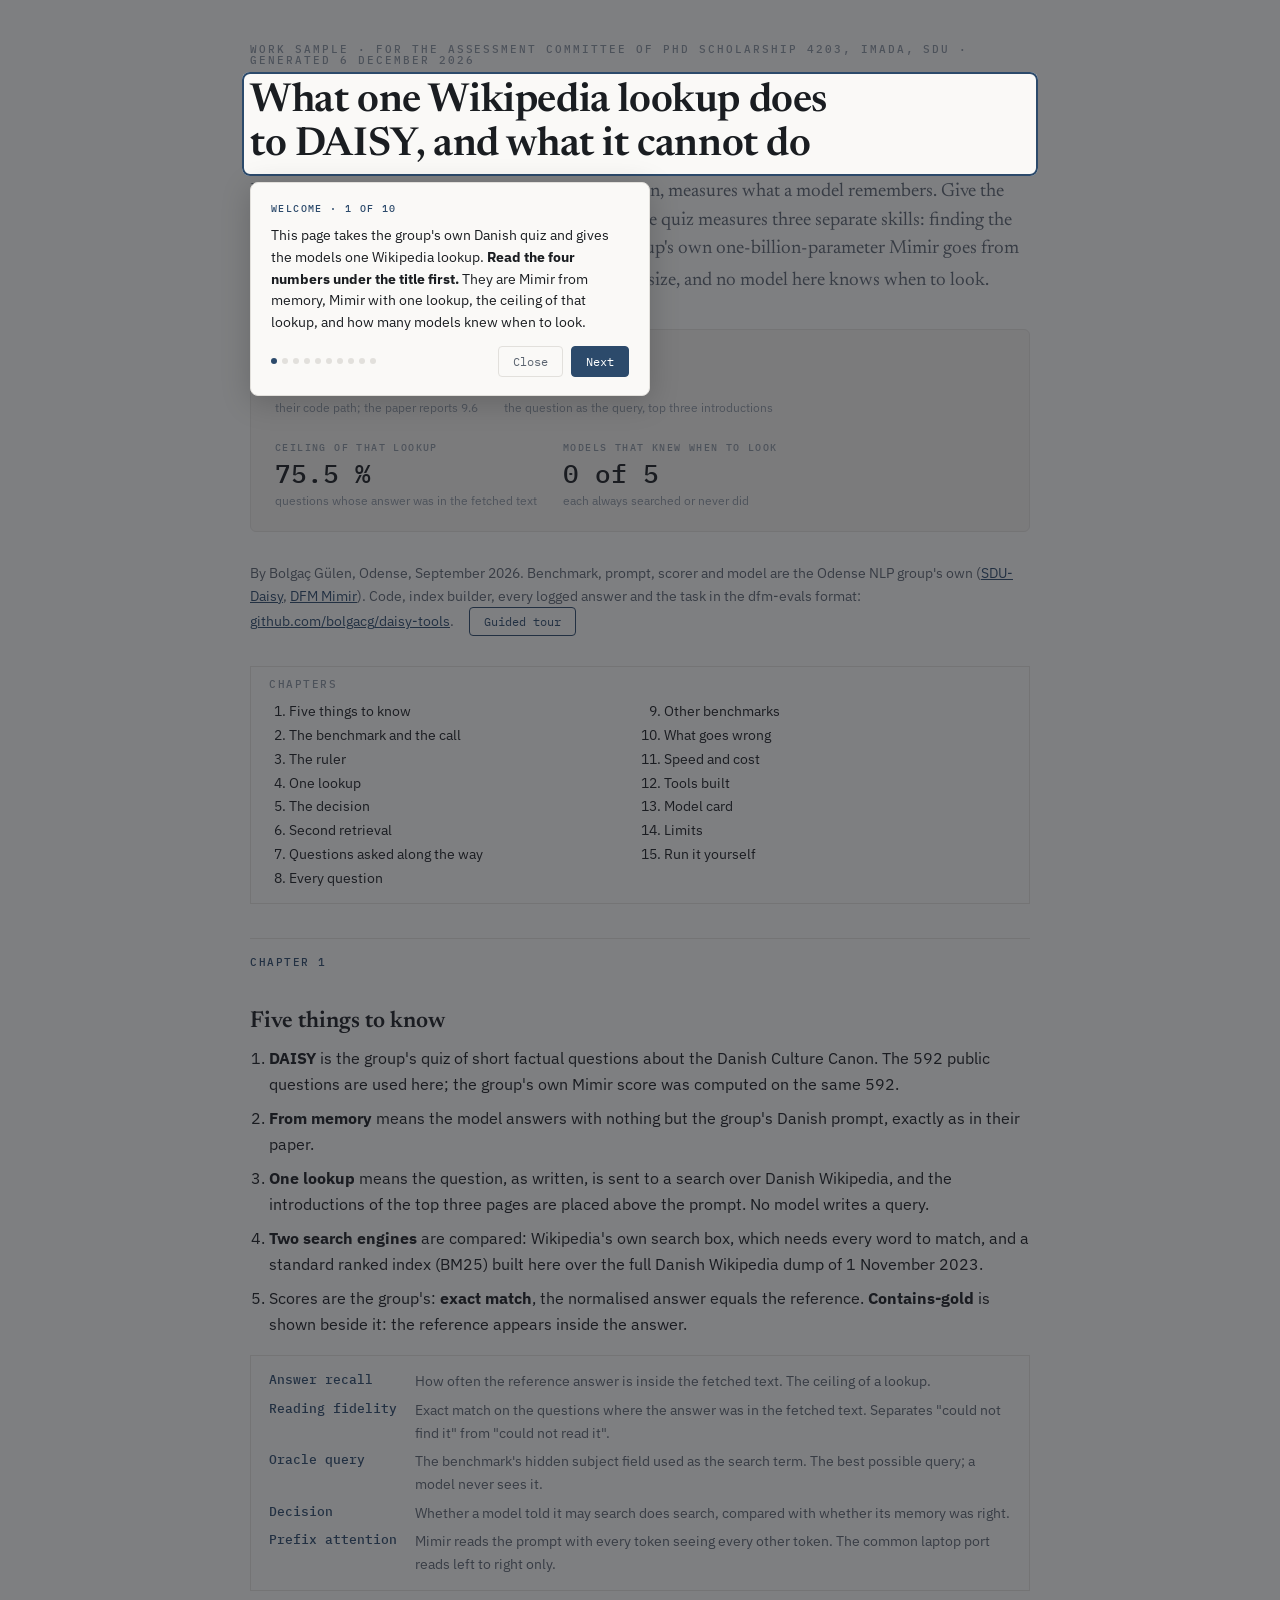
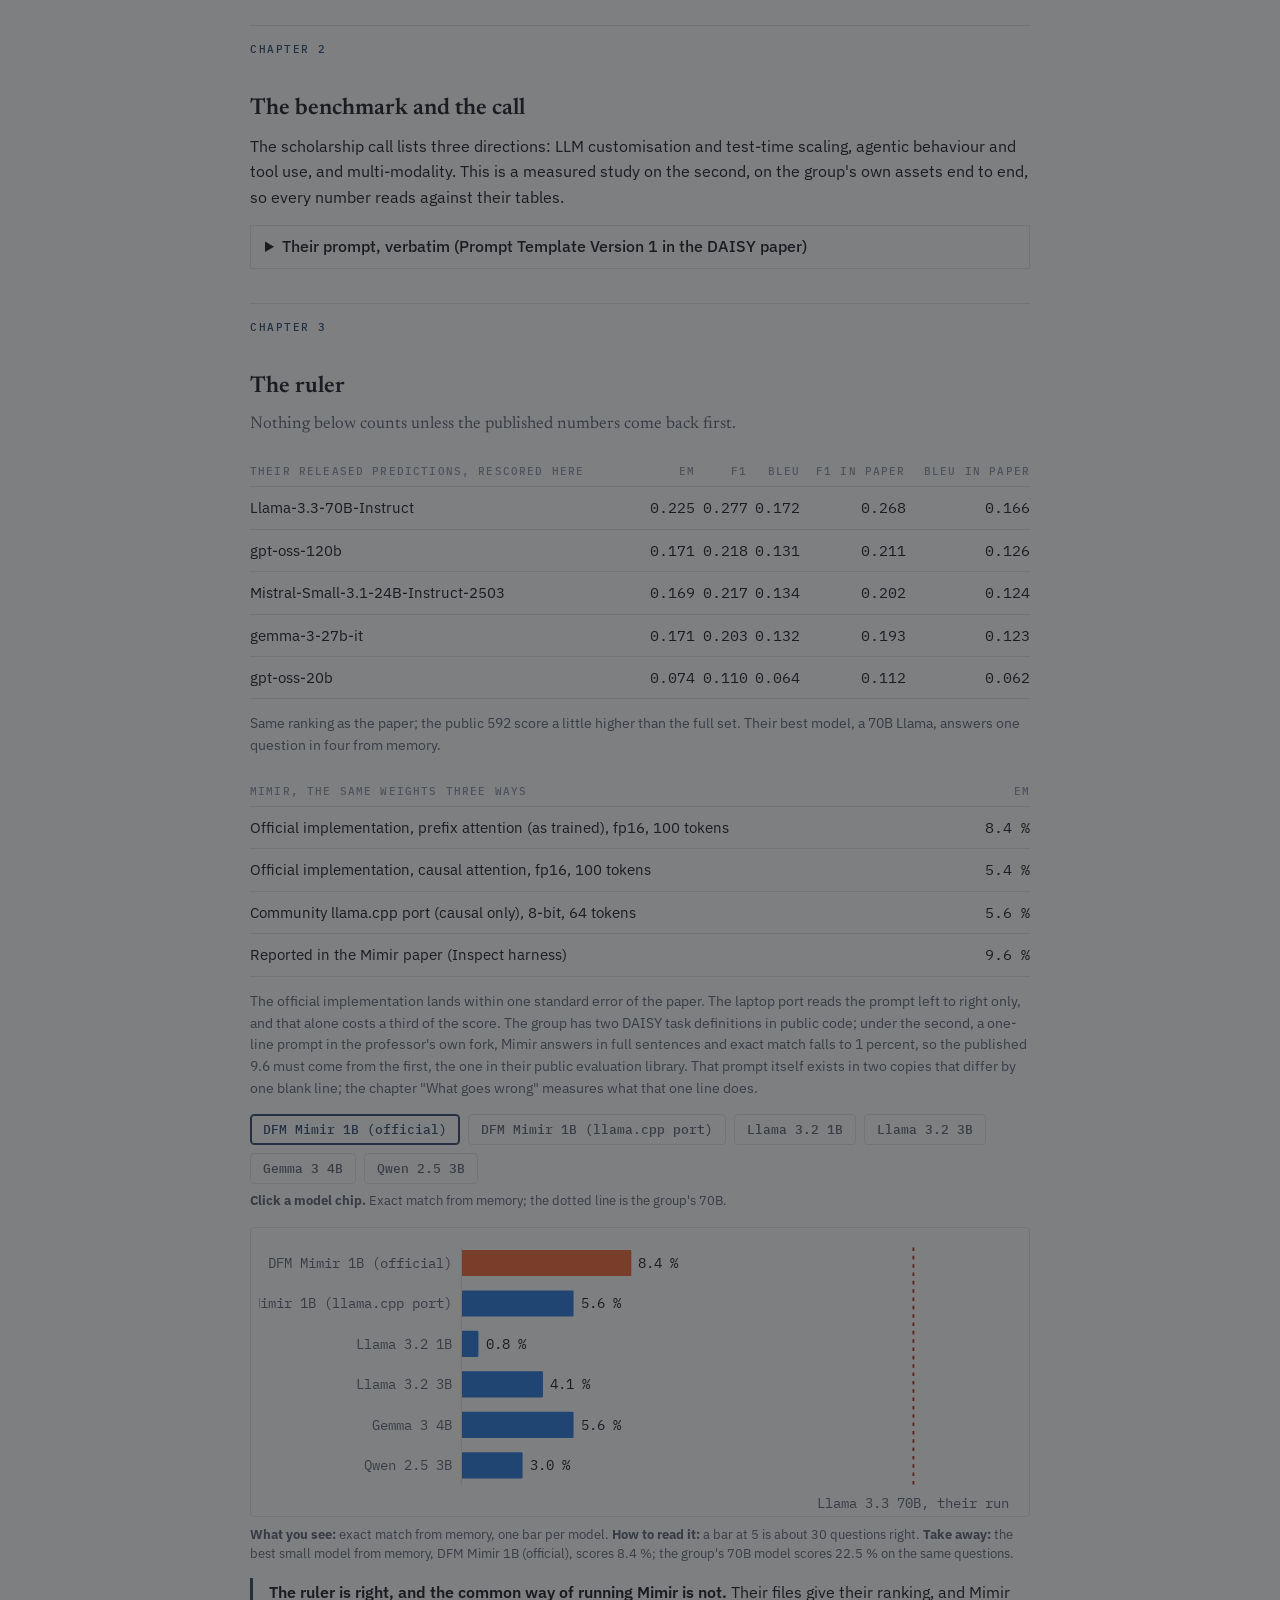
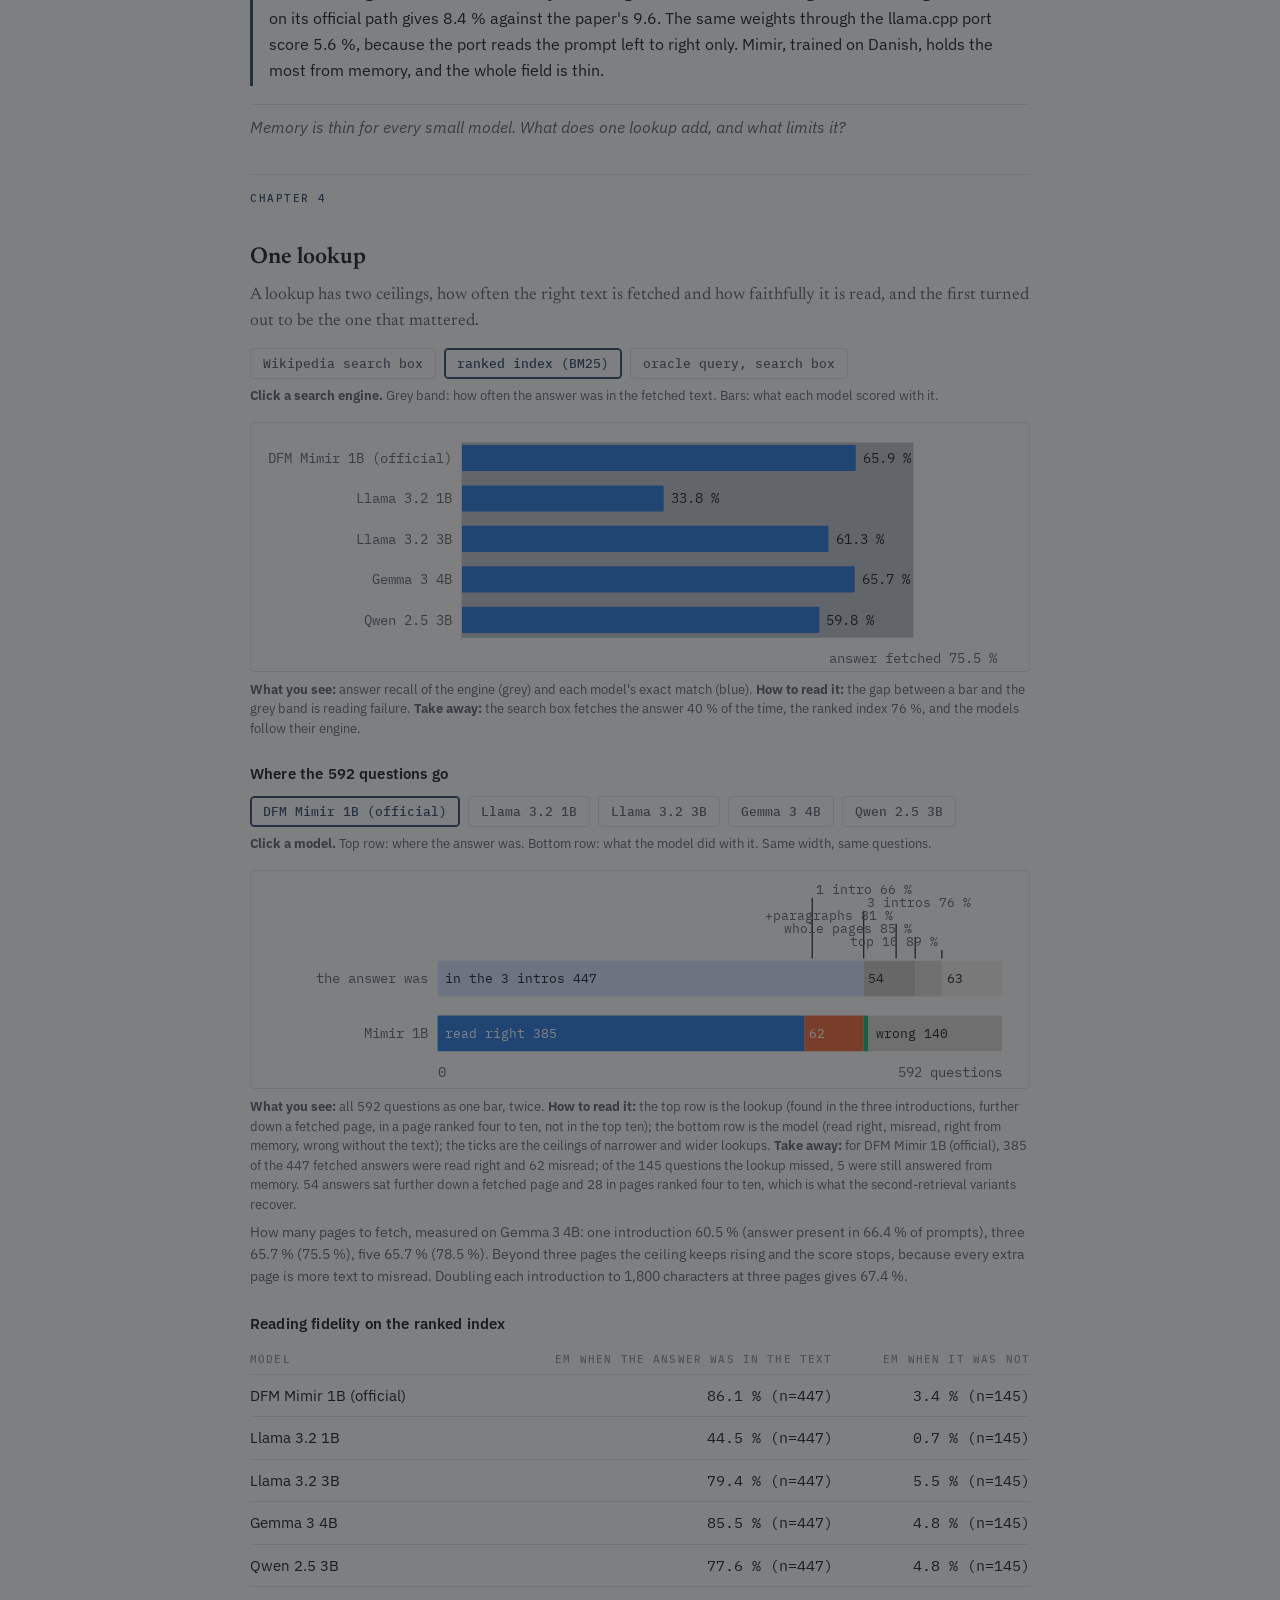
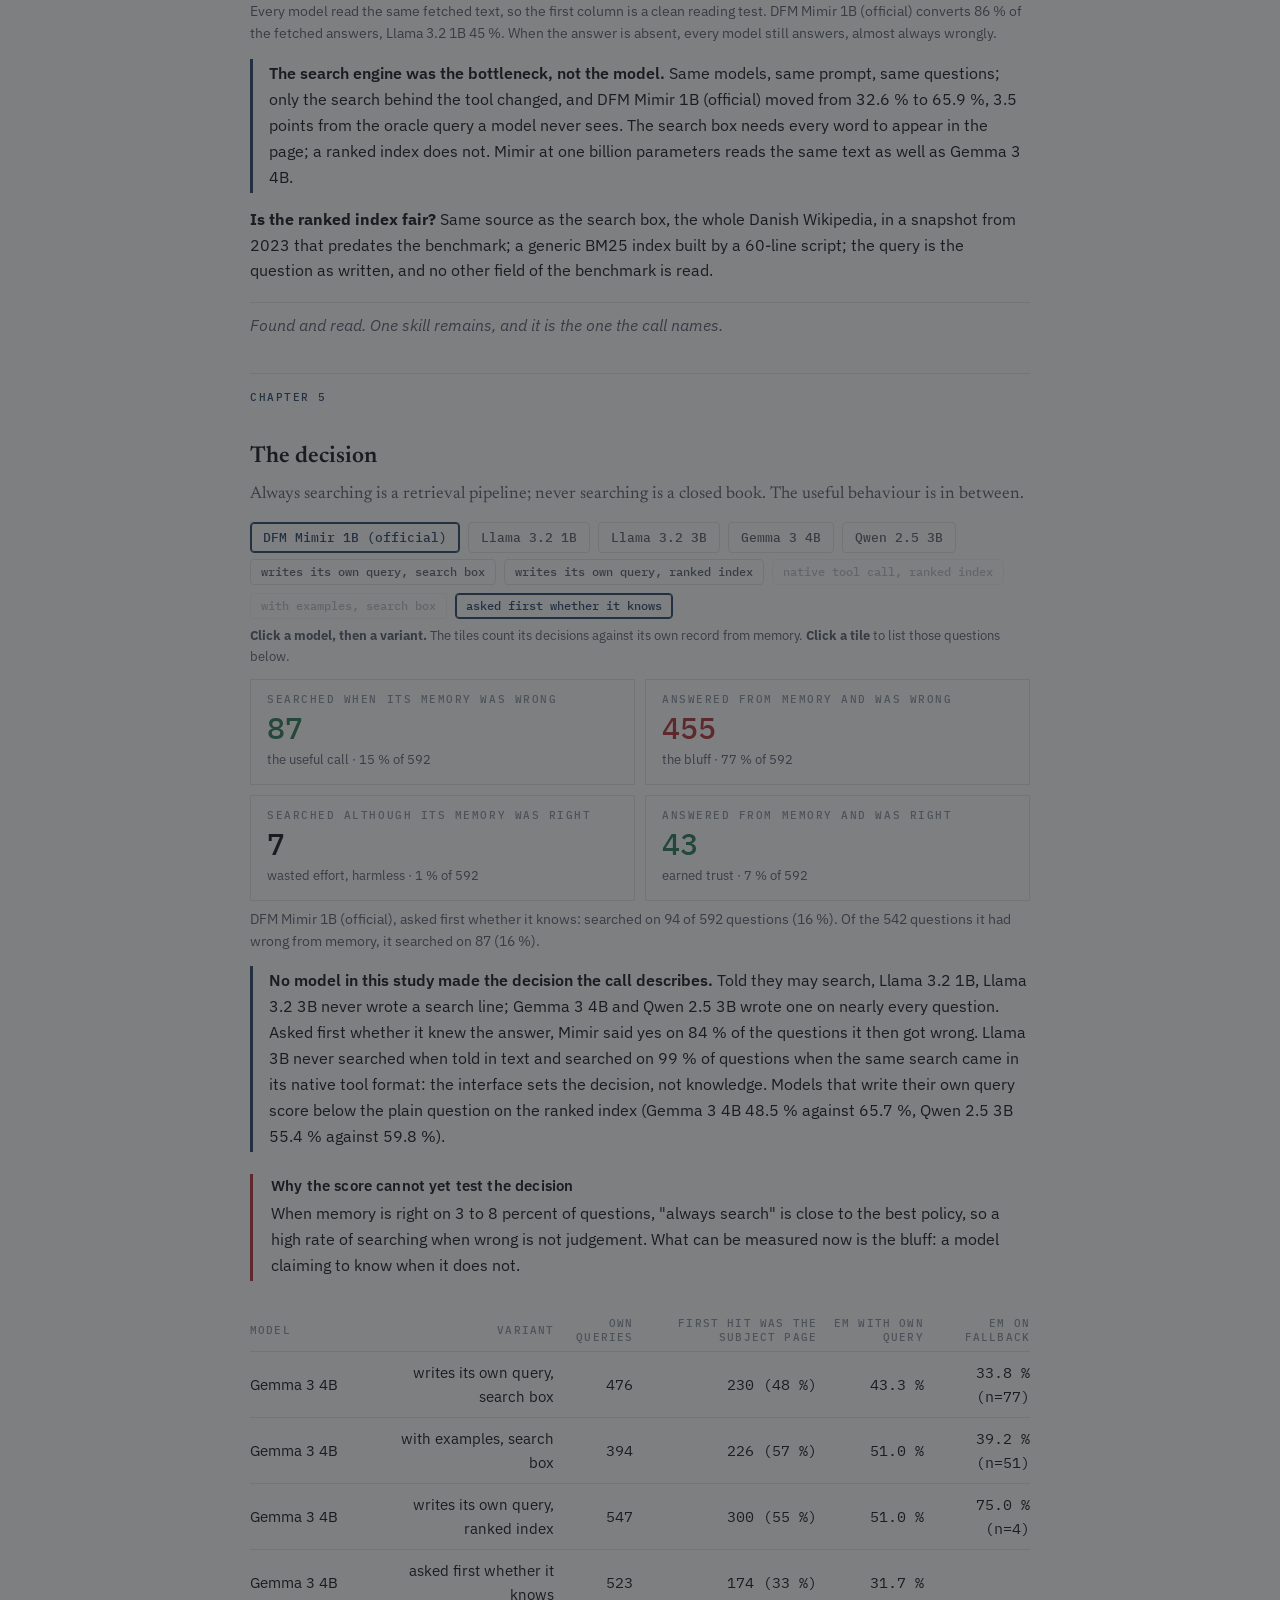
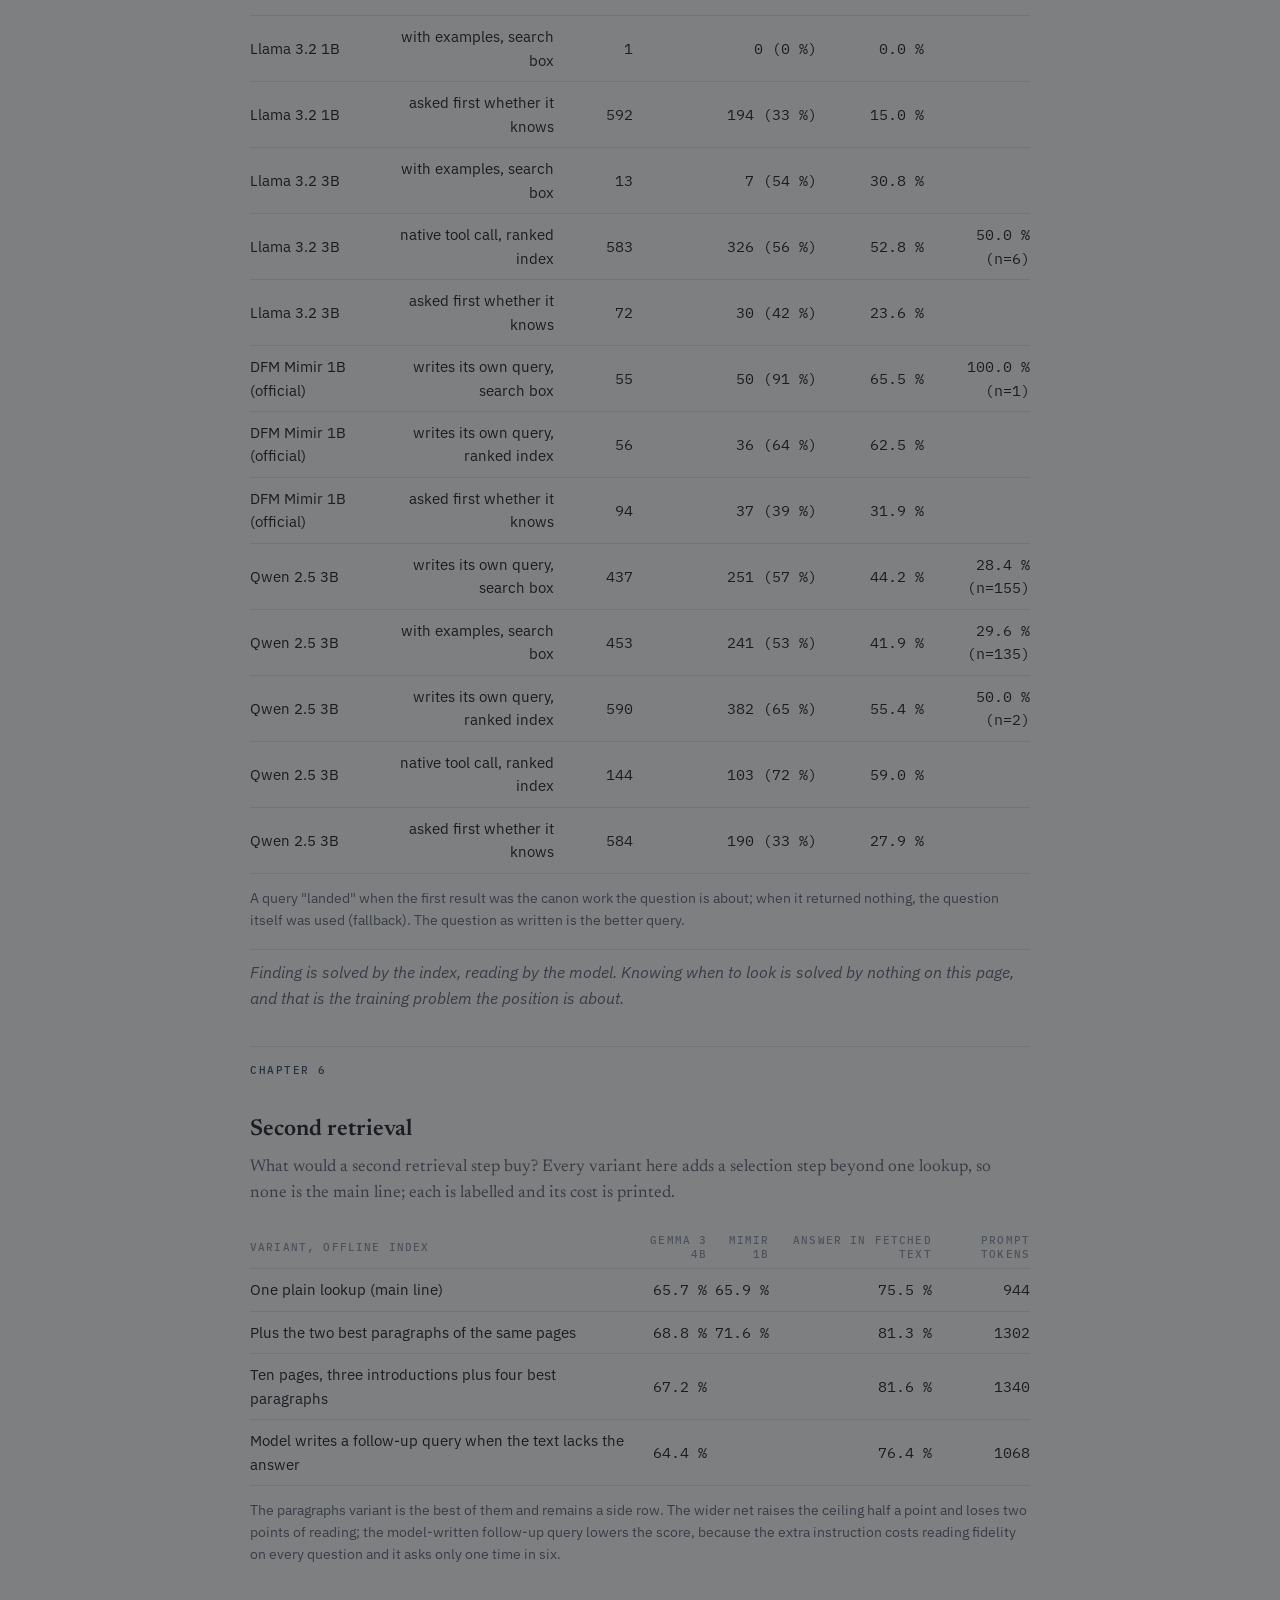
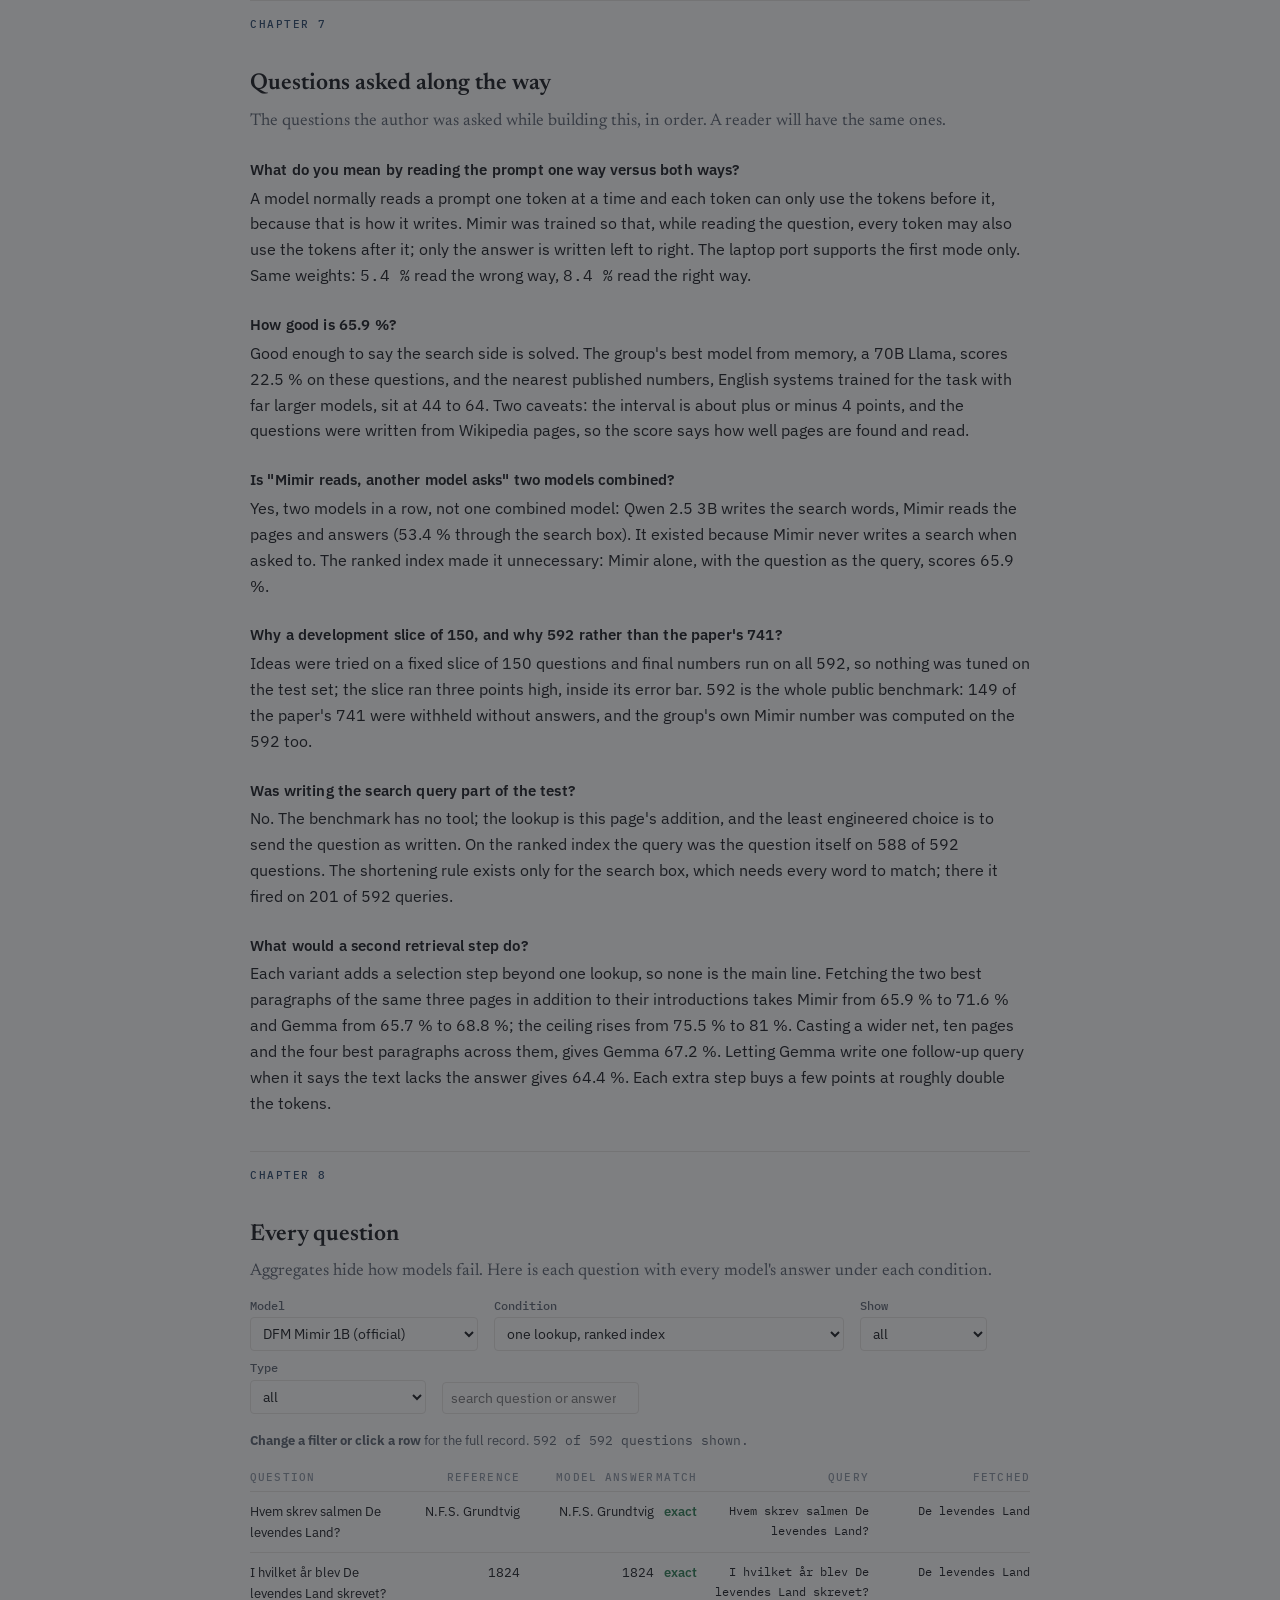
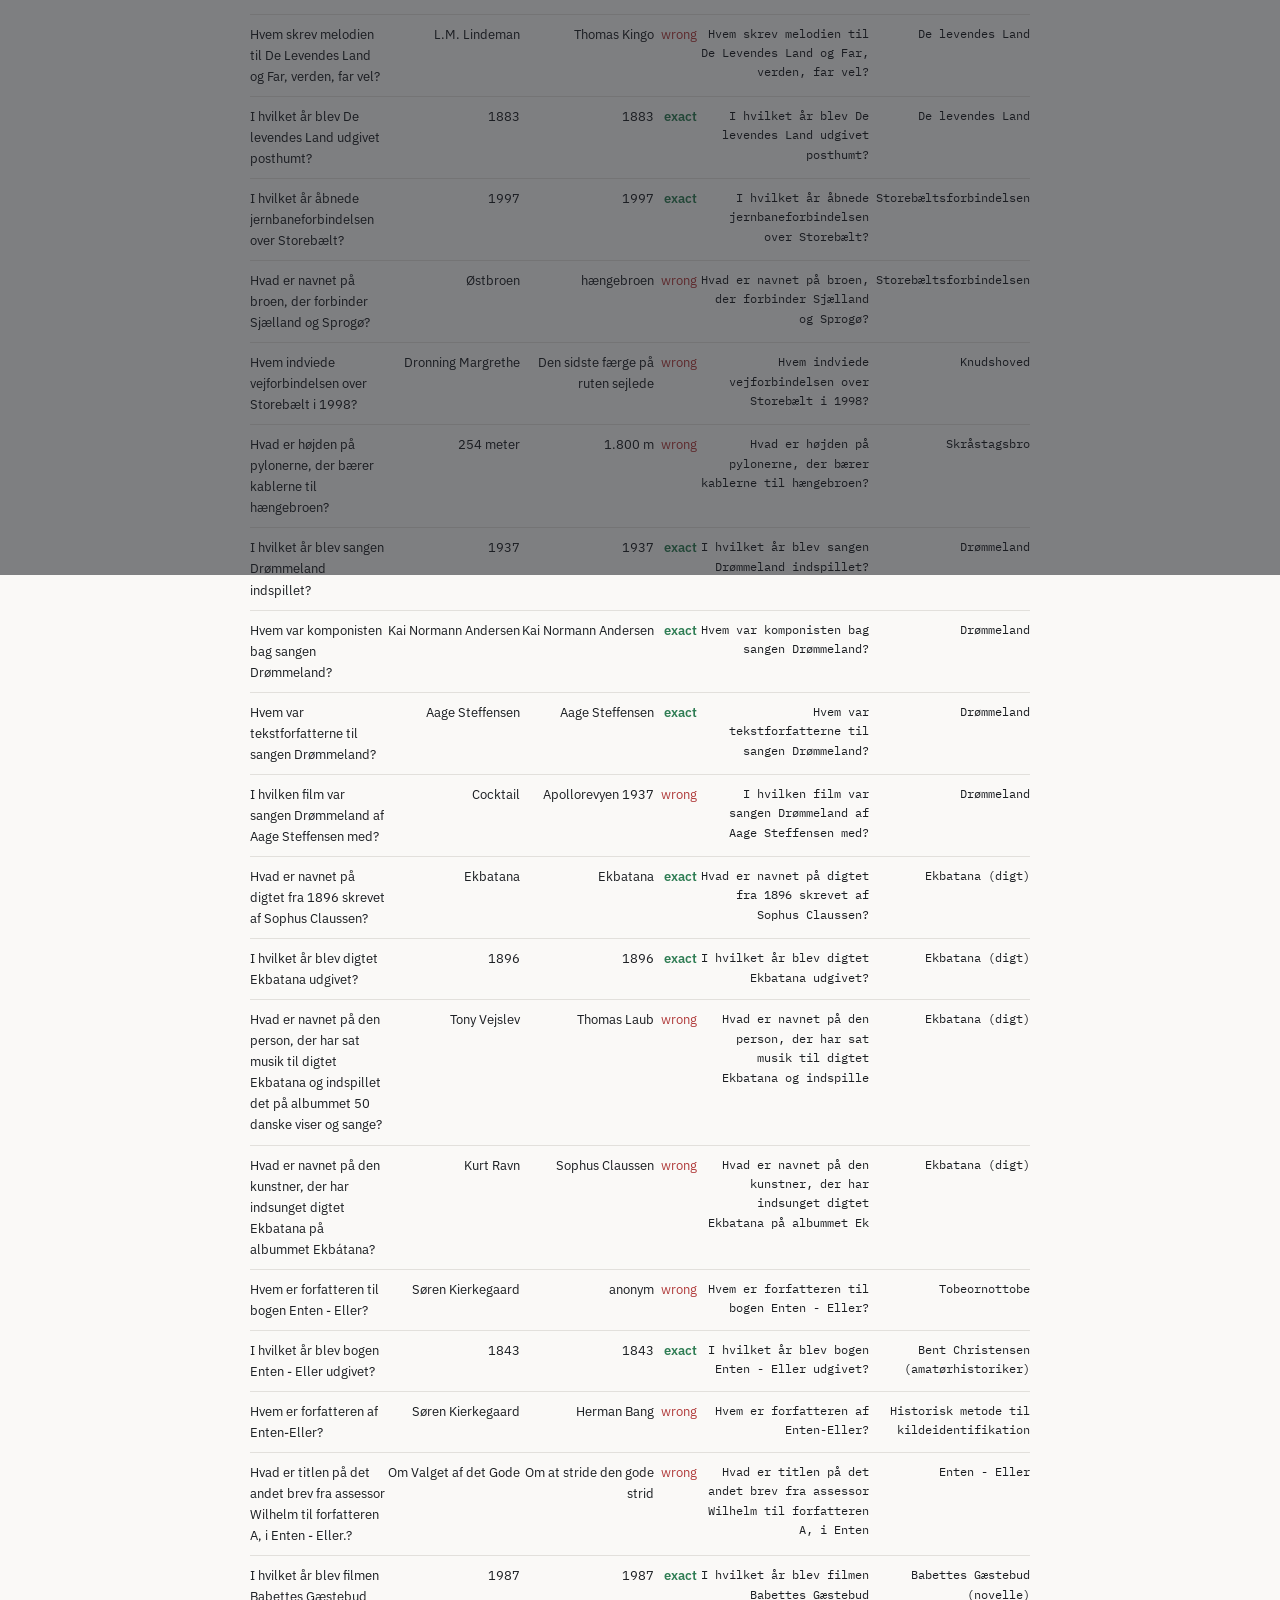
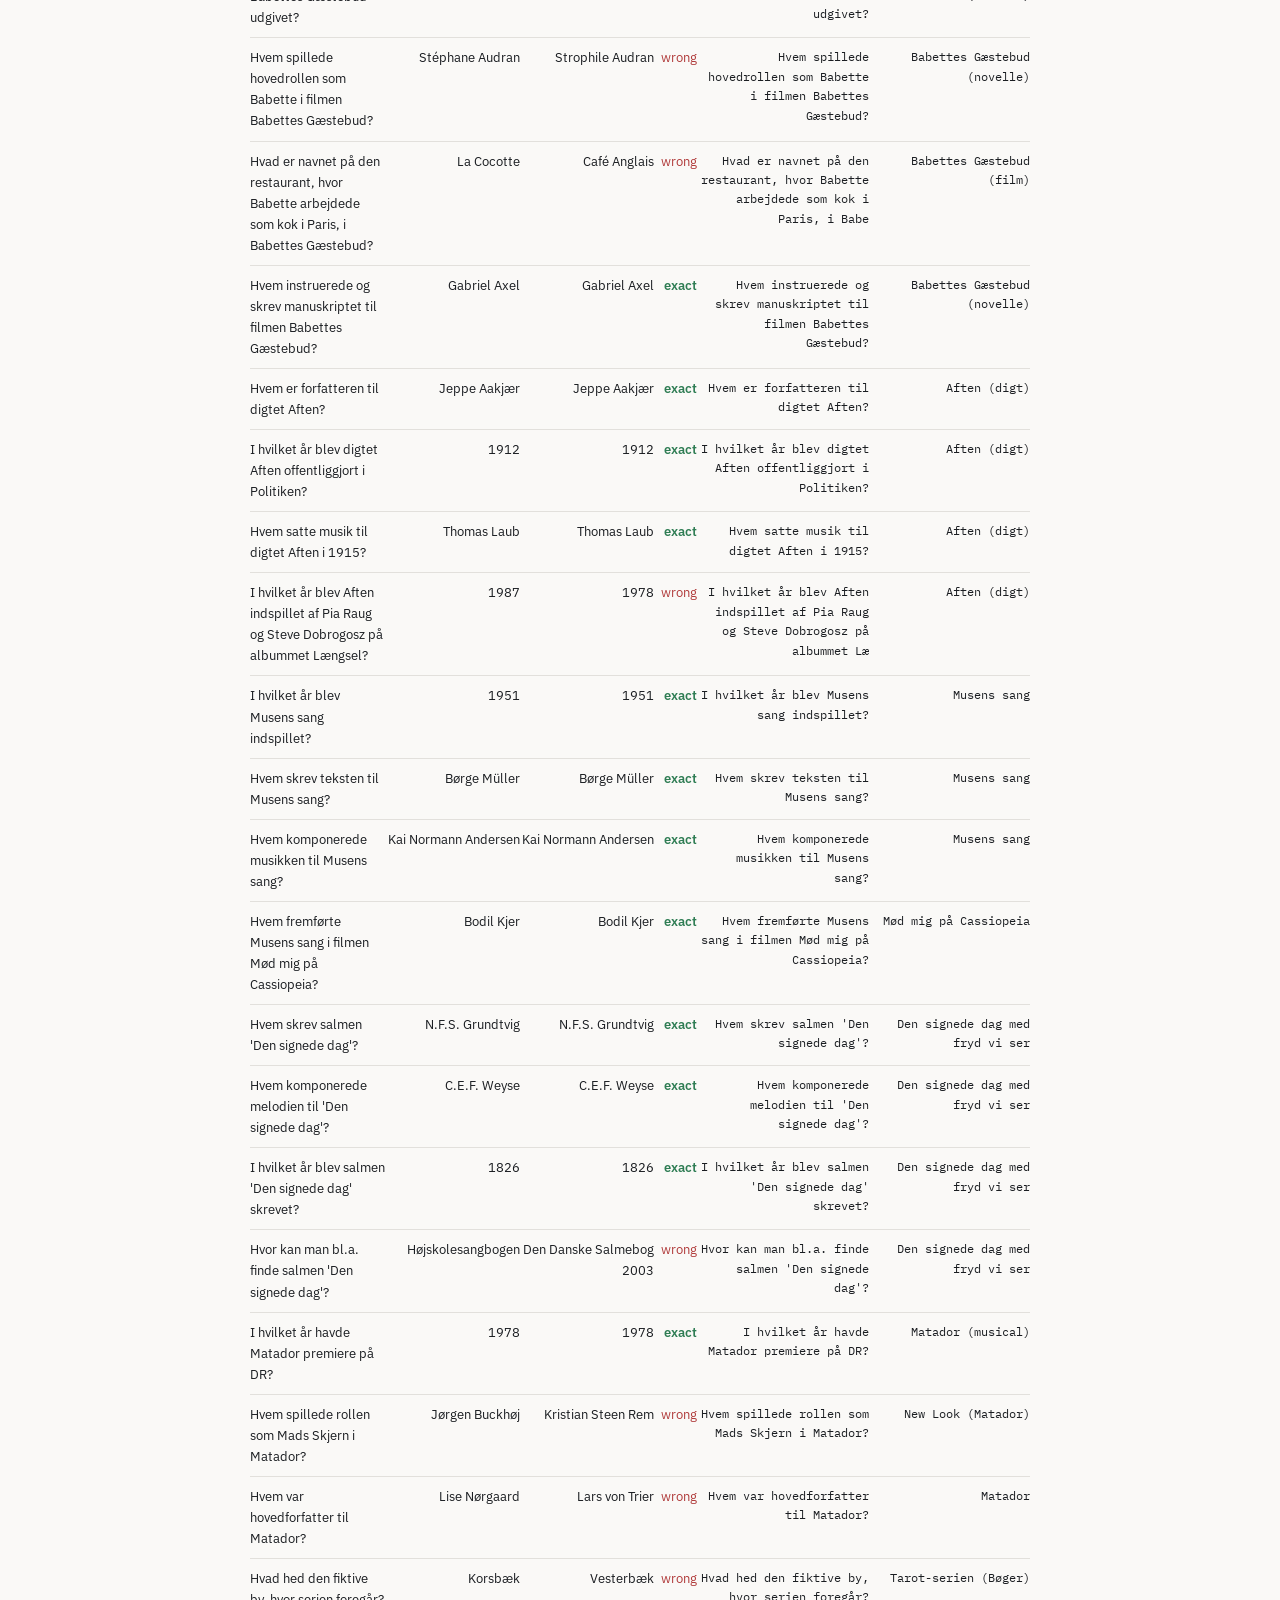
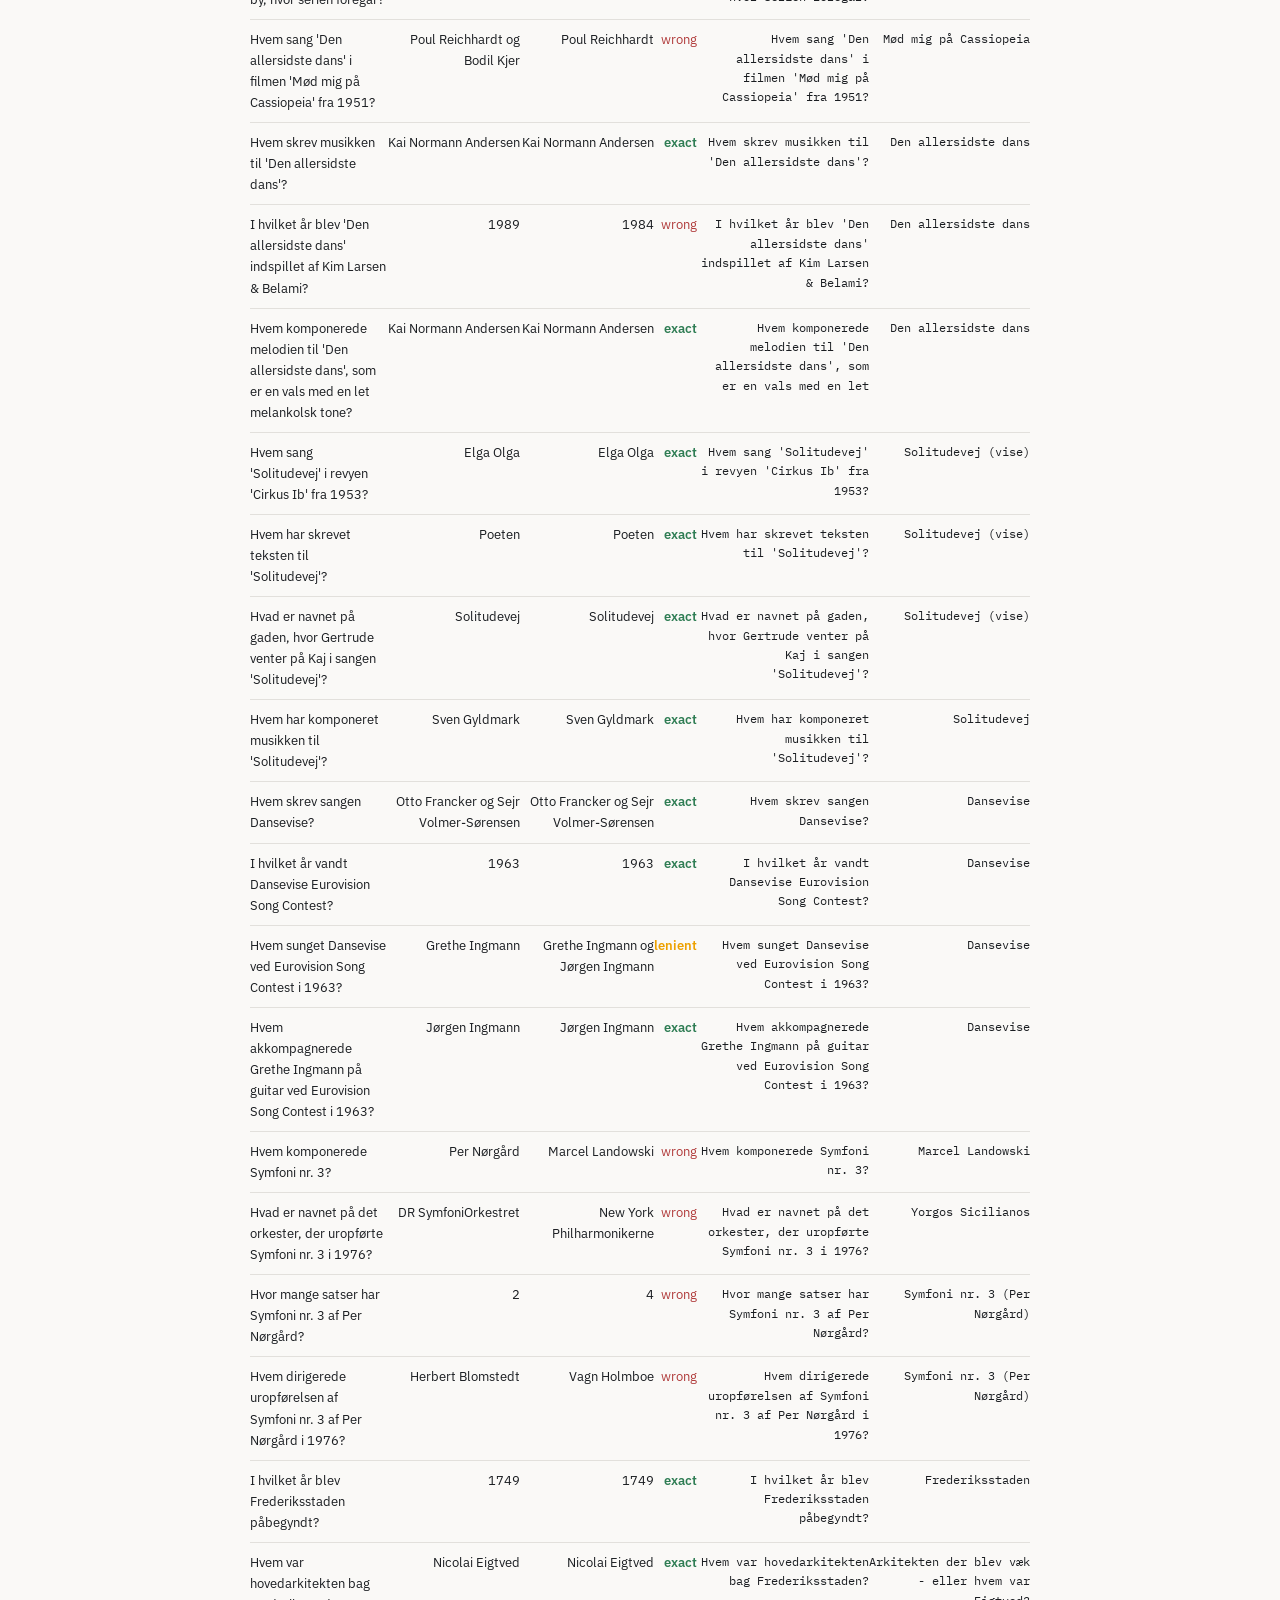
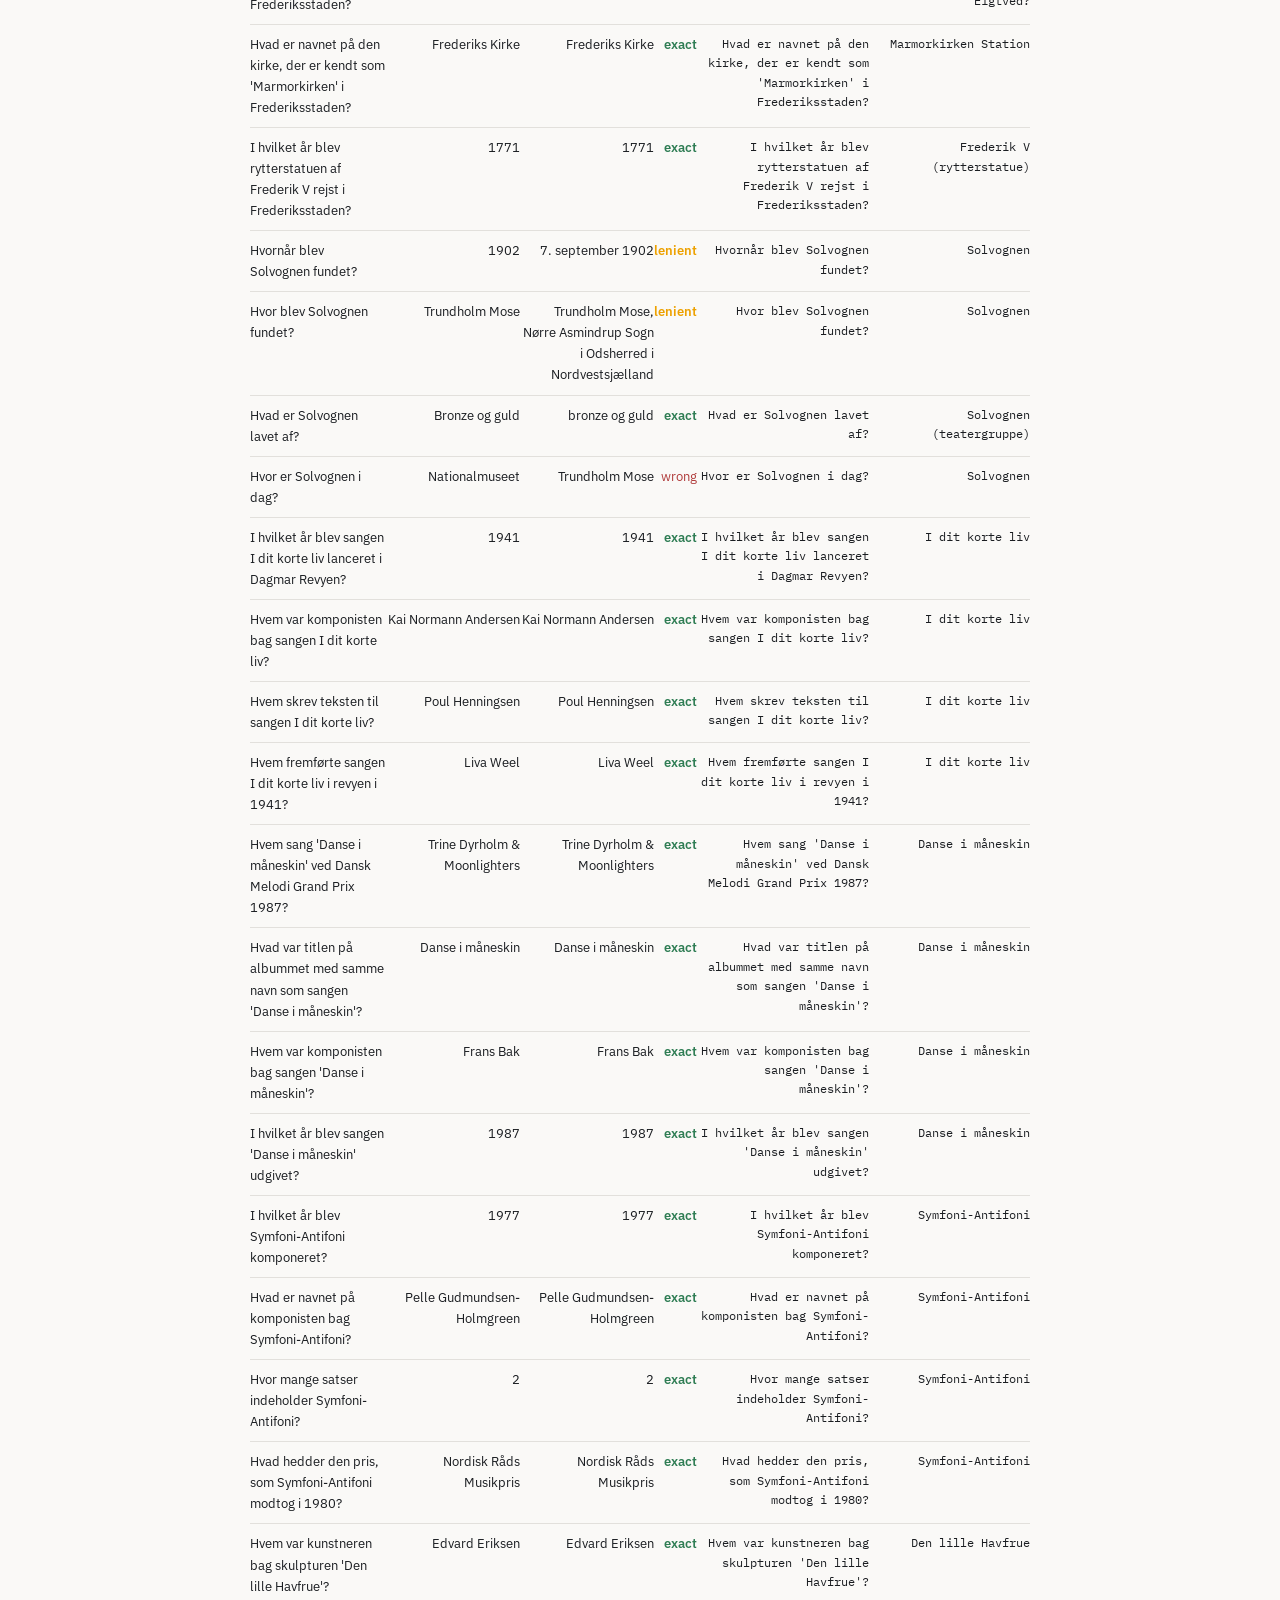
==== index.html @ 3e5494b0 "Results page 2026-09-06 04:05" ====
<!doctype html>
<html lang="en">
<head>
<meta charset="utf-8">
<meta name="viewport" content="width=device-width, initial-scale=1">
<meta name="color-scheme" content="light">
<title>What one Wikipedia lookup does to DAISY, and what it cannot do</title>
<link rel="preconnect" href="https://fonts.gstatic.com" crossorigin>
<link href="https://fonts.googleapis.com/css2?family=Newsreader:opsz,wght@6..72,400;6..72,500;6..72,600&family=IBM+Plex+Sans:wght@400;500;600&family=IBM+Plex+Mono:wght@400;500&display=swap" rel="stylesheet">
<link rel="stylesheet" href="house-style.css">
<link rel="stylesheet" href="page.css">
</head>
<body>
<div class="wrap">

<header id="top">
  <div class="eyebrow">Work sample &middot; for the assessment committee of PhD scholarship 4203, IMADA, SDU &middot; generated <span data-fill="date"></span></div>
  <h1>What one Wikipedia lookup does to DAISY, and what it cannot do</h1>
  <p class="standfirst">DAISY, the group's quiz on the Danish Culture Canon, measures what a model remembers. Give the same models one
  lookup in Danish Wikipedia and the quiz measures three separate skills: finding the page, reading it, and knowing when to look.
  The group's own one-billion-parameter Mimir goes from <span class="num" data-fill="mimirhf_closed_pct"></span> to
  <span class="num" data-fill="mimirhf_local_pct"></span>, level with a model four times its size, and no model here knows when to look.</p>

  <div class="headline">
    <div><div class="k">Mimir, from memory</div><div class="v num" data-fill="mimirhf_closed_pct"></div><div class="s">their code path; the paper reports 9.6</div></div>
    <div><div class="k">Mimir, one lookup</div><div class="v num" data-fill="mimirhf_local_pct"></div><div class="s">the question as the query, top three introductions</div></div>
    <div><div class="k">Ceiling of that lookup</div><div class="v num" data-fill="ceil_local_pct"></div><div class="s">questions whose answer was in the fetched text</div></div>
    <div><div class="k">Models that knew when to look</div><div class="v num">0 of 5</div><div class="s">each always searched or never did</div></div>
  </div>

  <p class="byline">By Bolga&ccedil; G&uuml;len, Odense, September 2026. Benchmark, prompt, scorer and model are the Odense NLP group's own
  (<a href="https://github.com/schneiderkamplab/SDU-Daisy">SDU-Daisy</a>, <a href="https://huggingface.co/danish-foundation-models/DFM-Mimir">DFM Mimir</a>).
  Code, index builder, every logged answer and the task in the dfm-evals format: <a href="https://github.com/bolgacg/daisy-tools">github.com/bolgacg/daisy-tools</a>.
  <button class="tour-open" id="tourbtn">Guided tour</button></p>
</header>

<nav id="contents" aria-label="Chapters"><h2>Chapters</h2><ol></ol></nav>

<section id="primer" class="chapter">
  <h2>Five things to know</h2>
  <ol class="primer">
    <li><b>DAISY</b> is the group's quiz of short factual questions about the Danish Culture Canon. The 592 public questions are used here; the group's own Mimir score was computed on the same 592.</li>
    <li><b>From memory</b> means the model answers with nothing but the group's Danish prompt, exactly as in their paper.</li>
    <li><b>One lookup</b> means the question, as written, is sent to a search over Danish Wikipedia, and the introductions of the top three pages are placed above the prompt. No model writes a query.</li>
    <li><b>Two search engines</b> are compared: Wikipedia's own search box, which needs every word to match, and a standard ranked index (BM25) built here over the full Danish Wikipedia dump of 1 November 2023.</li>
    <li>Scores are the group's: <b>exact match</b>, the normalised answer equals the reference. <b>Contains-gold</b> is shown beside it: the reference appears inside the answer.</li>
  </ol>
  <dl class="glossary">
    <dt>Answer recall</dt><dd>How often the reference answer is inside the fetched text. The ceiling of a lookup.</dd>
    <dt>Reading fidelity</dt><dd>Exact match on the questions where the answer was in the fetched text. Separates "could not find it" from "could not read it".</dd>
    <dt>Oracle query</dt><dd>The benchmark's hidden subject field used as the search term. The best possible query; a model never sees it.</dd>
    <dt>Decision</dt><dd>Whether a model told it may search does search, compared with whether its memory was right.</dd>
    <dt>Prefix attention</dt><dd>Mimir reads the prompt with every token seeing every other token. The common laptop port reads left to right only.</dd>
  </dl>
</section>

<section id="world" class="chapter">
  <h2>The benchmark and the call</h2>
  <p>The scholarship call lists three directions: LLM customisation and test-time scaling, agentic behaviour and tool use, and multi-modality. This is a measured study on the second, on the group's own assets end to end, so every number reads against their tables.</p>
  <details class="prompt"><summary>Their prompt, verbatim (Prompt Template Version 1 in the DAISY paper)</summary>
    <pre class="prompt">Besvar spørgsmålet med kun det direkte svar, uden forklaring om hvorfor.
Regelsæt:
- Svar kun på dansk.
- Hvis svaret er i højde, svar i meter (m).
- Hvis svaret er i vægt, svar i kilogram (kg).
- Hvis svaret er om en størrelse, svar i centimeter (cm). Fx Hvor stort er maleriet Mona Lisa? Svar: 77 cm x 53 cm.
- Hvis svaret er en person angiv den måde de typisk bliver angivet på i danske tekster.

Spørgsmål: {question}
Svar:</pre>
  </details>
</section>

<section id="act1" class="chapter">
  <h2>The ruler</h2>
  <p class="lede">Nothing below counts unless the published numbers come back first.</p>
  <div class="tscroll"><table id="reptable"><thead><tr><th>Their released predictions, rescored here</th><th>EM</th><th>F1</th><th>BLEU</th><th>F1 in paper</th><th>BLEU in paper</th></tr></thead><tbody></tbody></table></div>
  <p class="note">Same ranking as the paper; the public 592 score a little higher than the full set. Their best model, a 70B Llama, answers one question in four from memory.</p>
  <div class="tscroll"><table id="mimirtable"><thead><tr><th>Mimir, the same weights three ways</th><th>EM</th></tr></thead><tbody></tbody></table></div>
  <p class="note">The official implementation lands within one standard error of the paper. The laptop port reads the prompt left to right only, and that alone costs a third of the score. The group has two DAISY task definitions in public code; under the second, a one-line prompt in the professor's own fork, Mimir answers in full sentences and exact match falls to 1 percent, so the published 9.6 must come from the first, the one in their public evaluation library. That prompt itself exists in two copies that differ by one blank line; the chapter "What goes wrong" measures what that one line does.</p>
  <div class="controls" id="a1controls">
    <div class="chips" id="a1chips"></div>
    <p class="hint"><b>Click a model chip.</b> Exact match from memory; the dotted line is the group's 70B.</p>
  </div>
  <figure>
    <div class="viz-root" id="a1chart"></div>
    <figcaption><b>What you see:</b> exact match from memory, one bar per model. <b>How to read it:</b> a bar at 5 is about 30 questions right. <b>Take away:</b> <span data-fill="a1_take"></span></figcaption>
  </figure>
  <div class="verdict"><p><strong>The ruler is right, and the common way of running Mimir is not.</strong> <span data-fill="a1_verdict"></span></p></div>
  <p class="handover">Memory is thin for every small model. What does one lookup add, and what limits it?</p>
</section>

<section id="act2" class="chapter">
  <h2>One lookup</h2>
  <p class="lede">A lookup has two ceilings, how often the right text is fetched and how faithfully it is read, and the first turned out to be the one that mattered.</p>
  <div class="controls" id="a2controls">
    <div class="chips" id="a2chips"></div>
    <p class="hint"><b>Click a search engine.</b> Grey band: how often the answer was in the fetched text. Bars: what each model scored with it.</p>
  </div>
  <figure>
    <div class="viz-root" id="a2chart"></div>
    <figcaption><b>What you see:</b> answer recall of the engine (grey) and each model's exact match (blue). <b>How to read it:</b> the gap between a bar and the grey band is reading failure. <b>Take away:</b> <span data-fill="a2_take"></span></figcaption>
  </figure>
  <h3>Where the 592 questions go</h3>
  <div class="controls" id="deccontrols">
    <div class="chips" id="decchips"></div>
    <p class="hint"><b>Click a model.</b> Top row: where the answer was. Bottom row: what the model did with it. Same width, same questions.</p>
  </div>
  <figure>
    <div class="viz-root" id="decchart"></div>
    <figcaption><b>What you see:</b> all 592 questions as one bar, twice. <b>How to read it:</b> the top row is the lookup (found in the three introductions, further down a fetched page, in a page ranked four to ten, not in the top ten); the bottom row is the model (read right, misread, right from memory, wrong without the text); the ticks are the ceilings of narrower and wider lookups. <b>Take away:</b> <span data-fill="dec_take"></span></figcaption>
  </figure>
  <p class="note"><span data-fill="ksweep_note"></span></p>
  <h3>Reading fidelity on the ranked index</h3>
  <div class="tscroll"><table id="fidtable"><thead><tr><th>Model</th><th>EM when the answer was in the text</th><th>EM when it was not</th></tr></thead><tbody></tbody></table></div>
  <p class="note">Every model read the same fetched text, so the first column is a clean reading test. <span data-fill="fid_note"></span></p>
  <div class="verdict"><p><strong>The search engine was the bottleneck, not the model.</strong> <span data-fill="a2_verdict"></span></p></div>
  <p><b>Is the ranked index fair?</b> Same source as the search box, the whole Danish Wikipedia, in a snapshot from 2023 that predates the benchmark; a generic BM25 index built by a 60-line script; the query is the question as written, and no other field of the benchmark is read.</p>
  <p class="handover">Found and read. One skill remains, and it is the one the call names.</p>
</section>

<section id="act3" class="chapter">
  <h2>The decision</h2>
  <p class="lede">Always searching is a retrieval pipeline; never searching is a closed book. The useful behaviour is in between.</p>
  <div class="controls" id="a3controls">
    <div class="chips" id="a3models"></div>
    <div class="chips small" id="a3variants"></div>
    <p class="hint"><b>Click a model, then a variant.</b> The tiles count its decisions against its own record from memory. <b>Click a tile</b> to list those questions below.</p>
  </div>
  <div class="tiles" id="tiles"></div>
  <p class="note" id="tilenote"></p>
  <div class="verdict"><p><strong>No model in this study made the decision the call describes.</strong> <span data-fill="a3_verdict"></span></p></div>
  <div class="warnbox">
    <h3>Why the score cannot yet test the decision</h3>
    <p>When memory is right on 3 to 8 percent of questions, "always search" is close to the best policy, so a high rate of searching when wrong is not judgement. What can be measured now is the bluff: a model claiming to know when it does not.</p>
  </div>
  <div class="tscroll"><table id="asktable"><thead><tr><th>Model</th><th>Variant</th><th>Own queries</th><th>First hit was the subject page</th><th>EM with own query</th><th>EM on fallback</th></tr></thead><tbody></tbody></table></div>
  <p class="note"><span data-fill="ask_note"></span></p>
  <p class="handover">Finding is solved by the index, reading by the model. Knowing when to look is solved by nothing on this page, and that is the training problem the position is about.</p>
</section>

<section id="second" class="chapter">
  <h2>Second retrieval</h2>
  <p class="lede">What would a second retrieval step buy? Every variant here adds a selection step beyond one lookup, so none is the main line; each is labelled and its cost is printed.</p>
  <div class="tscroll"><table id="secondtable"><thead><tr><th>Variant, offline index</th><th>Gemma 3 4B</th><th>Mimir 1B</th><th>Answer in fetched text</th><th>Prompt tokens</th></tr></thead><tbody></tbody></table></div>
  <p class="note"><span data-fill="second_note"></span></p>
</section>

<section id="asked" class="chapter">
  <h2>Questions asked along the way</h2>
  <p class="lede">The questions the author was asked while building this, in order. A reader will have the same ones.</p>
  <div id="asked-first">
  <h3>What do you mean by reading the prompt one way versus both ways?</h3>
  <p>A model normally reads a prompt one token at a time and each token can only use the tokens before it, because that is how it writes. Mimir was trained so that, while reading the question, every token may also use the tokens after it; only the answer is written left to right. The laptop port supports the first mode only. Same weights: <span class="num" data-fill="q_causal"></span> read the wrong way, <span class="num" data-fill="mimirhf_closed_pct"></span> read the right way.</p>
  </div>
  <h3>How good is <span data-fill="mimirhf_local_pct"></span>?</h3>
  <p><span data-fill="q_how_good"></span></p>
  <h3>Is "Mimir reads, another model asks" two models combined?</h3>
  <p><span data-fill="q_two_models"></span></p>
  <h3>Why a development slice of 150, and why 592 rather than the paper's 741?</h3>
  <p>Ideas were tried on a fixed slice of 150 questions and final numbers run on all 592, so nothing was tuned on the test set; the slice ran three points high, inside its error bar. 592 is the whole public benchmark: 149 of the paper's 741 were withheld without answers, and the group's own Mimir number was computed on the 592 too.</p>
  <h3>Was writing the search query part of the test?</h3>
  <p><span data-fill="q_query"></span></p>
  <h3>What would a second retrieval step do?</h3>
  <p><span data-fill="q_second"></span></p>
</section>

<section id="browser" class="chapter">
  <h2>Every question</h2>
  <p class="lede">Aggregates hide how models fail. Here is each question with every model's answer under each condition.</p>
  <div class="controls" id="bcontrols">
    <label>Model <select id="bmodel"></select></label>
    <label>Condition <select id="bcond"></select></label>
    <label>Show <select id="boutcome"><option value="all">all</option><option value="right">exact match</option><option value="lenient">lenient only</option><option value="wrong">wrong</option><option value="called">searched</option><option value="silent">did not search</option></select></label>
    <label>Type <select id="btype"><option value="all">all</option><option value="text">names and titles</option><option value="year">years</option><option value="number">other numbers</option><option value="flagged">benchmark noise only</option></select></label>
    <input id="bsearch" type="search" placeholder="search question or answer">
    <p class="hint"><b>Change a filter or click a row</b> for the full record. <span id="bcount" class="num"></span></p>
  </div>
  <div class="tscroll"><table id="btable"><thead><tr><th>Question</th><th>Reference</th><th>Model answer</th><th>Match</th><th>Query</th><th>Fetched</th></tr></thead><tbody></tbody></table></div>
</section>

<section id="field" class="chapter">
  <h2>Other benchmarks</h2>
  <p class="lede">The same models on the group's other Danish test and on two English ones, next to the published rows.</p>
  <h3>Their reading benchmark, their protocol</h3>
  <p>Multi Wiki QA: 2,048 Danish Wikipedia passages, each with a question answerable from the passage, scored with their code. No lookup here; the passage is given. This is reading alone.</p>
  <div class="tscroll"><table id="mwqatable"><thead><tr><th>Model</th><th>Exact match</th><th>F1</th><th>Seconds per question</th></tr></thead><tbody></tbody></table></div>
  <p class="note"><span data-fill="mwqa_note"></span></p>
  <h3>English comparisons</h3>
  <ul class="limits">
    <li><b>Same questions and passages as a published paper.</b> Self-RAG (arXiv 2310.11511) released its 1,399 long-tail PopQA questions with the passages its retriever fetched; the two small readers here got exactly those passages. <span data-fill="popqa_text"></span>
      <div class="tscroll"><table id="popqatable"><thead><tr><th>Reader on the Self-RAG passages (contains-gold)</th><th>No passages</th><th>Top 5</th><th>Top 10</th></tr></thead><tbody></tbody></table></div></li>
    <li><b>Same model, English.</b> Search-R1 (arXiv 2503.09516) reports Qwen2.5-3B on PopQA at 10.8 direct and 38.7 with retrieval; here the same model, contains-gold, goes from <span class="num" data-fill="qwen_closed_len"></span> to <span class="num" data-fill="qwen_local_len"></span> with one lookup. The Danish start is lower and the lift larger, because these questions were written from Wikipedia pages.</li>
    <li><b>English open-domain QA</b> systems trained for the task with far larger models score 44 to 64 exact match on Natural Questions (RAG, Fusion-in-Decoder, Atlas). Untrained 1B and 4B models at <span class="num" data-fill="mimirhf_local_pct"></span> here sit in that band; the tasks differ, so this is a placement, not a comparison.</li>
    <li><b>Adaptive retrieval</b> (Mallen et al., arXiv 2212.10511) pays only when memory is worth something. Here memory is right on 1 to 8 percent, so always retrieving is the best policy, although token log-probabilities predict correctness well (AUROC 0.83 to 0.91).</li>
    <li><b>No published Danish retrieval-augmented QA number exists</b> as far as the literature sweep found. These tables are the first.</li>
  </ul>
</section>

<section id="failures" class="chapter">
  <h2>What goes wrong</h2>
  <p class="lede">A model that does not know names the same famous thing. The three most repeated answers per run:</p>
  <div class="tscroll"><table id="deftable"><thead><tr><th>Model</th><th>Condition</th><th>Most repeated answers (count)</th><th>Share of rows</th></tr></thead><tbody></tbody></table></div>
  <div class="tscroll"><table id="typetable"><thead><tr><th>Model</th><th>Condition</th><th>Years (141)</th><th>Other numbers (52)</th><th>Names and titles (399)</th></tr></thead><tbody></tbody></table></div>
  <p class="note">Exact match by type of the reference answer. Years gain most from a lookup, because an introduction usually states them.</p>
  <h3>The benchmark's own noise, counted</h3>
  <p>The questions were written by a language model from Wikipedia pages and then checked by people. Some slipped through. Every model meets the same noise, so the comparisons stand; the counts say how much of the score is not about the model.</p>
  <div class="tscroll"><table id="noisetable"><thead><tr><th>What</th><th>Questions</th><th>Effect on the score</th></tr></thead><tbody></tbody></table></div>
  <p class="note"><b>Click a row</b> to list those questions in the browser above.</p>
  <h3>Two copies of the prompt</h3>
  <p>The group's prompt exists twice in their public code, and the two copies differ by one blank line. The evaluation script in the SDU-Daisy repository starts the prompt with a newline and puts two blank lines before the question; the copy in their evaluation library puts one. The tokenizer turns the blank lines into a single token, a different one in each copy, so every prompt differs by exactly one token. On 60 questions with the same model and greedy decoding, that one token rewrote 13 answers while the exact-match score did not move. Two answers the tokens changed: the composer of Drømmeland went from Carl Nielsen to Jens Christian Dahl, the author of Enten-Eller from Jens Peter Jacobsen to Herman Bang, both wrong before and after. The lesson for anyone comparing runs: a 592-question exact-match quiz cannot see a change that rewrites a fifth of the answers, and a diff of the prompt bytes can. This page's harness uses the script's copy for every row; the check in their own framework uses the library's copy, and the two land within half a point on the same model (66.0 against 65.7).</p>
</section>

<section id="speed" class="chapter">
  <h2>Speed and cost</h2>
  <p class="lede">A score without its price is half a result. Every row is one GeForce GTX 1060 with six gigabytes, one question at a time unless stated.</p>
  <div class="tscroll"><table id="speedtable"><thead><tr><th>Model and path</th><th>From memory, seconds</th><th>One lookup, seconds</th><th>Prompt tokens, one lookup</th></tr></thead><tbody></tbody></table></div>
  <p class="note"><span data-fill="speed_note"></span></p>
</section>

<section id="tools" class="chapter">
  <h2>Tools built</h2>
  <p class="lede">Everything on this page runs from code in the repository. What each piece is, in one line.</p>
  <ul class="limits" id="toolslist">
    <li><b>The harness</b> (daisy_tools/runner.py): every condition on this page, against any OpenAI-compatible server, logging prompt, answer, query, fetched pages, tokens and seconds per question, resumable by question id.</li>
    <li><b>The offline index</b> (scripts/build_localwiki.py): the full Danish Wikipedia dump of 1 November 2023 in a SQLite full-text index with BM25 ranking, 0.9 GB, built in about twenty minutes.</li>
    <li><b>The task in their format</b> (dfm_evals_task/): DAISY with one lookup and DAISY with the lookup as a tool, as Inspect AI tasks that keep their prompt, decoding and scorer; run.sh runs everything in one command.</li>
    <li><b>The official-path runner</b> (scripts/mimir_official.py): Mimir through the transformers implementation with the prompt read in both directions, the reference every other Mimir number is checked against.</li>
    <li><b>The prefix-mode driver and patch</b> (tools/prefix-run/): the community llama.cpp port made to read the prompt the way Mimir was trained, first through the public API without touching llama.cpp, then as a fifteen-line change to the port itself.</li>
    <li><b>The page builder</b> (scripts/build_page_data.py): every number on this page is computed from the logged answers; nothing is typed in.</li>
  </ul>
</section>

<section id="modelcard" class="chapter">
  <h2>Model card</h2>
  <div class="tscroll"><table id="cardtable"><thead><tr><th>Model</th><th>Parameters</th><th>Weights used</th><th>EM from memory</th><th>EM, one lookup</th></tr></thead><tbody></tbody></table></div>
  <p><b>Nothing was trained.</b> Four models run quantised through llama.cpp; Mimir runs in the official implementation at half precision with prefix attention. Greedy decoding, at most 64 new tokens, the group's prompt, each model's chat template, three introductions of at most 900 characters, the group's scorer unmodified, one GeForce GTX 1060 with six gigabytes.</p>
  <p><b>Is it any good?</b> As a measurement, yes: it reproduces the group's ranking on their files and their Mimir number on their code path. As a system, a one-billion-parameter Danish model with one lookup answers two thirds of this quiz exactly.</p>
</section>

<section id="limits" class="chapter">
  <h2>Limits</h2>
  <ul class="limits">
    <li>592 questions: the 95 percent interval on a score near 65 is about plus or minus 4 points.</li>
    <li>The questions were written from Wikipedia pages, so the score says how well pages are found and read, not how the models do on facts outside Wikipedia.</li>
    <li>One index, one snapshot, one query rule, three introductions of 900 characters, one run at temperature zero.</li>
    <li>The decision table cannot separate judgement from "always search" at this level of memory.</li>
    <li>No fine-tuning. The group's method, reinforcement learning on tool calls, is the natural next step.</li>
  </ul>
</section>

<section id="coda" class="chapter">
  <h2>Run it yourself</h2>
  <p>The lookup is a task in the group's own evaluation format (Inspect AI, as in dfm-evals). One command runs everything and prints the table; their viewer then shows every question, fetched text, answer and score.</p>
  <pre class="prompt">git clone https://github.com/bolgacg/daisy-tools && cd daisy-tools
bash run.sh                # index (20 min the first time), weights, server, their task and ours, the table
.venv-inspect/bin/inspect view --log-dir results/inspect</pre>
  <p><span data-fill="inspect_check"></span></p>
  <h2>How this was built</h2>
  <p>Their repository and dataset were pulled on 3 September 2026. A Python harness runs each condition against a local server and logs prompt, output, query, fetched titles, tokens and timing for every question; a second script scores every file with the group's metric code and writes the data behind this page. Two nights on a second-hand desktop.</p>
  <footer>Every number on this page is generated by the build script from the logged runs and the group's published files, as at <span data-fill="date"></span>. Sources: SDU-Daisy (MIT), the DAISY paper (arXiv 2601.19930), the DFM Mimir paper (arXiv 2608.13517), the Danish Wikipedia dump of 1 November 2023 (CC BY-SA), the Danish Wikipedia API.</footer>
</section>

</div>
<div id="tour"><div class="tour-hl" id="tour-hl"></div><div class="tour-card" id="tour-card"></div></div>
<script src="data.js"></script>
<script src="app.js"></script>
</body>
</html>
---- house-style.css ----
/* ============================================================================
   HOUSE STYLE — documents, reports, studies, PDFs
   Adopted 2026-08-20 (Bo: "the style of the loss report is really nice, make it
   the new house style"). Supersedes the warm-paper #e0deda / DM Sans + Barlow
   Condensed style for DOCUMENTS. Workout product surfaces keep their own brand.

   Editorial, not dashboard: serif display, sans body, mono for every number.
   Restraint is the point — one accent rule beats a coloured box.

   PRINT IS A FIRST-CLASS TARGET. Chrome --print-to-pdf runs with printBackground
   OFF, so background-color silently vanishes while borders and text colours print
   fine. Every panel below is therefore re-expressed as a border in @media print.
   Never rely on a background to carry meaning.
   ========================================================================= */

:root{
  --paper:#faf9f7; --ink:#1a1d21; --soft:#5b6470; --faint:#8b95a1; --rule:#e2e0dc;
  --pos:#2f7d54; --neg:#b03a3a; --accent:#2c4a6b; --panel:#f3f1ed;
  --serif:'Newsreader',Georgia,'Times New Roman',serif;
  --sans:'IBM Plex Sans',system-ui,-apple-system,sans-serif;
  --mono:'IBM Plex Mono',ui-monospace,'SF Mono',monospace;
  /* chart series — validated (dataviz six-checks, light surface).
     Assign in this fixed order, never cycled. Solid = real, dashed = hypothetical. */
  --s1:#2a78d6; --s2:#eb6834; --s3:#1baf7a; --s4:#eda100;
  --s-real:#9a2d2d; --s-model:#2a78d6;
}
@media (prefers-color-scheme: dark){
  :root:not([data-theme="light"]){
    --paper:#14161a; --ink:#e8e6e3; --soft:#a3abb6; --faint:#77808c; --rule:#2a2e35;
    --pos:#5cbb85; --neg:#e0736f; --accent:#8fb3d9; --panel:#1b1e24;
    --s1:#3987e5; --s2:#d95926; --s3:#199e70; --s4:#c98500;
    --s-real:#e0736f; --s-model:#3987e5;
  }
}
:root[data-theme="dark"]{
  --paper:#14161a; --ink:#e8e6e3; --soft:#a3abb6; --faint:#77808c; --rule:#2a2e35;
  --pos:#5cbb85; --neg:#e0736f; --accent:#8fb3d9; --panel:#1b1e24;
  --s1:#3987e5; --s2:#d95926; --s3:#199e70; --s4:#c98500;
  --s-real:#e0736f; --s-model:#3987e5;
}

*{box-sizing:border-box}
body{background:var(--paper);color:var(--ink);font:16px/1.62 var(--sans);margin:0;padding:44px 22px 90px}
.wrap{max-width:70ch;margin:0 auto}

/* --- masthead ----------------------------------------------------------- */
.eyebrow{font:500 11px/1 var(--mono);letter-spacing:.18em;text-transform:uppercase;color:var(--faint);margin-bottom:14px}
h1{font:600 40px/1.1 var(--serif);letter-spacing:-.01em;margin:0 0 10px;text-wrap:balance}
.standfirst{font:400 19px/1.5 var(--serif);color:var(--soft);margin:0 0 34px}
h2{font:600 23px/1.25 var(--serif);margin:40px 0 10px;text-wrap:balance}
h3{font:600 15px/1.3 var(--sans);margin:26px 0 6px;letter-spacing:.01em}
p{margin:0 0 14px}
strong{font-weight:600}

/* --- numbers: mono + tabular, always ------------------------------------ */
.num{font-family:var(--mono);font-variant-numeric:tabular-nums}
.pos{color:var(--pos)} .neg{color:var(--neg)}

/* --- the stat strip: 3-5 headline figures ------------------------------- */
.headline{display:flex;flex-wrap:wrap;gap:26px;background:var(--panel);border:1px solid var(--rule);
          border-radius:6px;padding:20px 24px;margin:0 0 30px}
.headline > div{min-width:120px}
.headline .k{font:500 10px/1 var(--mono);letter-spacing:.14em;text-transform:uppercase;color:var(--faint);margin-bottom:7px}
.headline .v{font:500 26px/1 var(--mono);font-variant-numeric:tabular-nums}
.headline .s{font-size:12px;color:var(--faint);margin-top:5px}

/* --- tables: mono numerals, uppercase mono headers, hairline rules ------ */
.tscroll{overflow-x:auto}
table{width:100%;border-collapse:collapse;margin:14px 0 6px;font-size:14.5px}
th{font:500 10.5px/1.3 var(--mono);letter-spacing:.11em;text-transform:uppercase;color:var(--faint);
   text-align:right;padding:0 0 7px;border-bottom:1px solid var(--rule)}
th:first-child{text-align:left}
td{padding:9px 0;border-bottom:1px solid var(--rule);text-align:right;font-variant-numeric:tabular-nums}
td:first-child{text-align:left}
td.n{font-family:var(--mono)}
tr.sum td{border-top:2px solid var(--ink);border-bottom:none;font-weight:600;padding-top:11px}
.note{font-size:13.5px;color:var(--soft);margin:8px 0 14px}

/* --- asides: a left rule, never a coloured box -------------------------- */
.callout{border-left:3px solid var(--accent);padding:2px 0 2px 18px;margin:22px 0}
.callout p:last-child{margin-bottom:0}
.warnbox{border-left:3px solid var(--neg);padding:2px 0 2px 18px;margin:22px 0}
.warnbox h3{margin-top:0}
.warnbox p:last-child{margin-bottom:0}
.risk{border:1px solid var(--rule);border-radius:6px;padding:18px 22px;margin:34px 0 0;font-size:14px;color:var(--soft)}
.risk h3{margin-top:0;color:var(--ink)}

/* --- figures ------------------------------------------------------------ */
figure{margin:16px 0 6px}
figcaption{font-size:12.5px;color:var(--faint);margin-top:7px;line-height:1.45}
.viz-root{border:1px solid var(--rule);padding:10px 8px 4px;border-radius:4px}
.legend{display:flex;gap:18px;font-size:12px;color:var(--soft);margin:0 0 4px 6px;flex-wrap:wrap}
.legend span{display:inline-flex;align-items:center;gap:6px}
.legend i{width:16px;height:0;border-top-width:2px;border-top-style:solid;display:inline-block}

footer{margin-top:44px;padding-top:16px;border-top:1px solid var(--rule);font-size:12.5px;color:var(--faint)}

/* ============================================================================
   PRINT — A4. Backgrounds are dropped by --print-to-pdf, so panels become
   borders; rules darken for white stock; type steps down ~6% to hold page
   count without shrinking to unreadability.
   ========================================================================= */
@media print{
  :root{
    --paper:#fff; --ink:#12151a; --soft:#474f5a; --faint:#6c757f; --rule:#c6c2bb;
    --pos:#1d6a44; --neg:#9a2d2d; --accent:#22405e; --panel:#fff;
  }
  @page{ size:A4; margin:13mm 14mm 12mm; }
  body{ background:#fff; font-size:9.9pt; line-height:1.46; padding:0; }
  .wrap{ max-width:none; margin:0; }

  .eyebrow{ font-size:7.4pt; letter-spacing:.16em; margin-bottom:9pt; }
  h1{ font-size:23.5pt; line-height:1.06; margin:0 0 6pt; }
  .standfirst{ font-size:11.5pt; line-height:1.4; margin:0 0 15pt; }
  h2{ font-size:13.6pt; margin:15pt 0 4pt; break-after:avoid; page-break-after:avoid; }
  h3{ font-size:10pt; margin:11pt 0 3pt; break-after:avoid; page-break-after:avoid; }
  p{ margin:0 0 6.5pt; orphans:3; widows:3; }

  /* stat strip: bordered cells with dividers, no fill */
  .headline{ display:flex; flex-wrap:nowrap; gap:0; background:none; border:1px solid var(--rule);
             border-radius:0; padding:0; margin:0 0 13pt; break-inside:avoid; }
  .headline > div{ flex:1 1 0; min-width:0; padding:8pt 9pt; border-left:1px solid var(--rule); }
  .headline > div:first-child{ border-left:none; }
  .headline .k{ font-size:6.9pt; letter-spacing:.12em; margin-bottom:5pt; }
  .headline .v{ font-size:15.5pt; }
  .headline .s{ font-size:7.8pt; line-height:1.28; margin-top:4pt; }

  /* tables may split across pages rather than leave a dead half-page; the
     <thead> repeats the header and no single row is ever cut in two */
  .tscroll{ overflow:visible; }
  table{ font-size:9pt; margin:6pt 0 3pt; }
  thead{ display:table-header-group; }
  tr{ break-inside:avoid; page-break-inside:avoid; }
  th{ font-size:6.8pt; letter-spacing:.09em; padding:0 0 4pt; }
  td{ padding:4.1pt 0; }
  td:nth-child(2){ white-space:nowrap; }
  th+th, td+td{ padding-left:12pt; }   /* stop adjacent right-aligned headers reading as one label */
  tr.sum td{ padding-top:6pt; border-top:1.6pt solid var(--ink); }
  .note{ font-size:8.5pt; line-height:1.42; margin:5pt 0 6.5pt; }

  /* left-rule asides FLOW across a page break — a bordered box cannot, and a
     box that will not fit jumps whole to the next page leaving a dead third */
  .callout{ border-left:3pt solid var(--accent); padding:1pt 0 1pt 12pt; margin:12pt 0;
            font-size:9.2pt; line-height:1.46; }
  .warnbox{ border-left:3pt solid var(--neg);    padding:1pt 0 1pt 12pt; margin:12pt 0;
            font-size:9.2pt; line-height:1.46; }
  .callout p, .warnbox p{ orphans:3; widows:3; }
  .warnbox h3{ margin-top:0; font-size:9.8pt; }

  /* short, self-contained blocks stay whole */
  .risk{ border:1px solid var(--rule); border-radius:0; padding:10pt 12pt; margin:17pt 0 0;
         font-size:8.9pt; line-height:1.46; break-inside:avoid; page-break-inside:avoid; }
  .risk h3{ margin-top:0; font-size:9.8pt; }
  figure{ margin:12pt 0 5pt; break-inside:avoid; page-break-inside:avoid; }
  figcaption{ font-size:8.3pt; line-height:1.4; margin-top:5pt; }
  .viz-root{ border:1px solid var(--rule); padding:7pt 6pt 2pt; border-radius:0; background:none; }
  .legend{ font-size:8.3pt; gap:14pt; margin:0 0 3pt 4pt; }
  footer{ margin-top:17pt; padding-top:7pt; font-size:7.8pt; line-height:1.42;
          break-inside:avoid; page-break-inside:avoid; }
}
---- page.css ----
/* page-specific additions on top of house-style.css: controls, tiles, browser, tour */
:root{ --card:var(--paper); --rule2:var(--rule); }
.wrap{max-width:78ch}
.byline{font-size:14px;color:var(--soft);margin:0 0 30px}
.byline a{color:var(--accent)}
.lede{font:400 17px/1.5 var(--serif);color:var(--soft);margin:0 0 14px}
.handover{border-top:1px solid var(--rule);padding-top:10px;margin-top:18px;font-style:italic;color:var(--soft)}
ol.primer{padding-left:1.2em;margin:0 0 18px} ol.primer li{margin:0 0 8px}
dl.glossary{border:1px solid var(--rule);padding:14px 18px;margin:0 0 10px;display:grid;grid-template-columns:max-content 1fr;gap:6px 18px}
dl.glossary dt{font:500 13px/1.5 var(--mono);color:var(--accent)} dl.glossary dd{margin:0;font-size:14px;color:var(--soft)}
pre.prompt{font:13px/1.5 var(--mono);white-space:pre-wrap;margin:6px 0 0;color:var(--ink)}
.verdict{border-left:3px solid var(--accent);padding:2px 0 2px 16px;margin:14px 0}
.verdict p{margin:0}
.controls{margin:12px 0 6px}
.hint{font-size:13px;color:var(--soft);margin:6px 0 0}
.chips{display:flex;flex-wrap:wrap;gap:8px;margin:0 0 6px}
.chip{font:500 13px/1 var(--mono);padding:8px 12px;border:1px solid var(--rule);border-radius:4px;background:var(--card);color:var(--soft);cursor:pointer}
.chip:hover{border-color:var(--accent);color:var(--accent)}
.chip.on{border-color:var(--accent);color:var(--accent);box-shadow:inset 0 0 0 1px var(--accent)}
.chips.small .chip{font-size:12px;padding:6px 10px}
.viz-root svg{width:100%;height:auto;display:block}
.viz-root text{font-family:var(--mono);font-size:12px;fill:var(--ink)}
.viz-root .axis{stroke:var(--rule);stroke-width:1}
.viz-root .lab{fill:var(--soft);font-size:12px}
.viz-root .bar{fill:var(--s1)} .viz-root .bar.dim{fill:var(--rule)} .viz-root .bar.on{fill:var(--s2)}
.viz-root .ceil{fill:var(--faint);opacity:.55}
.viz-root .ref{stroke:var(--s-real);stroke-dasharray:3 4;stroke-width:1.5}
figcaption{font-size:13px;color:var(--soft);margin-top:8px;line-height:1.5}
.tiles{display:grid;grid-template-columns:repeat(2,1fr);gap:10px;margin:12px 0 6px}
.tile{border:1px solid var(--rule);padding:14px 16px;cursor:pointer;background:var(--card)}
.tile:hover{border-color:var(--accent)} .tile.on{border-color:var(--accent);box-shadow:inset 0 0 0 1px var(--accent)}
.tile .k{font:500 11px/1 var(--mono);letter-spacing:.14em;text-transform:uppercase;color:var(--faint);margin-bottom:8px}
.tile .v{font:500 30px/1 var(--mono)} .tile .s{font-size:13px;color:var(--soft);margin-top:6px}
.tile.good .v{color:var(--pos)} .tile.bad .v{color:var(--neg)}
#bcontrols{display:flex;flex-wrap:wrap;gap:10px 16px;align-items:end}
#bcontrols label{font:500 12px/1.2 var(--mono);color:var(--soft);display:flex;flex-direction:column;gap:4px}
#bcontrols label,#bcontrols select,#bcontrols input{max-width:100%;box-sizing:border-box;}
#bcontrols select,#bcontrols input{font:14px var(--sans);padding:6px 8px;border:1px solid var(--rule);background:var(--card);color:var(--ink);border-radius:4px}
#bcontrols .hint{flex-basis:100%}
#btable td{vertical-align:top;font-size:13px} #btable tr.row{cursor:pointer} #btable tr.row:hover td{background:var(--panel)}
#btable td.q{max-width:26ch} #btable td.m{font-family:var(--mono);font-size:12px}
#btable tr.detail td{background:var(--panel);font-size:13px;color:var(--soft)}
.match-1{color:var(--pos);font-weight:600} .match-l{color:var(--s4);font-weight:600} .match-0{color:var(--neg)}
ul.limits{padding-left:1.2em} ul.limits li{margin:0 0 8px}
table td.n,table th.n{text-align:right;font-family:var(--mono);font-variant-numeric:tabular-nums}
/* guided tour, reference implementation from grid-health-demo */
#tour{position:absolute;top:0;left:0;right:0;z-index:50;display:none}
#tour.on{display:block}
.tour-hl{position:absolute;border:2px solid var(--accent);border-radius:8px;box-shadow:0 0 0 9999px rgba(26,29,33,.55);transition:all .35s ease;pointer-events:none}
.tour-card{position:absolute;width:min(400px,calc(100vw - 32px));background:var(--card);border:1px solid var(--rule2);border-radius:8px;padding:18px 20px;box-shadow:0 6px 30px rgba(0,0,0,.18)}
.tour-card .tk{font-family:var(--mono);font-size:10px;font-weight:500;letter-spacing:.14em;text-transform:uppercase;color:var(--accent);margin-bottom:8px}
.tour-card p{font-size:14px;line-height:1.55;color:var(--ink);margin:0 0 12px}
.tour-nav{display:flex;align-items:center;gap:8px}
.tour-nav .dots{flex:1;display:flex;gap:5px}
.tour-nav .dots i{width:6px;height:6px;border-radius:50%;background:var(--rule2)}
.tour-nav .dots i.on{background:var(--accent)}
.tour-btn{font-family:var(--mono);font-size:12px;padding:7px 14px;border-radius:4px;border:1px solid var(--rule2);background:var(--card);color:var(--soft);cursor:pointer}
.tour-btn.primary{background:var(--accent);border-color:var(--accent);color:#fff}
.tour-btn:hover{border-color:var(--accent);color:var(--accent)}
.tour-btn.primary:hover{color:#fff;opacity:.92}
.tour-open{font-family:var(--mono);font-size:12px;padding:6px 14px;border-radius:4px;border:1px solid var(--accent);background:var(--card);color:var(--accent);cursor:pointer;margin-left:12px}
.tour-open:hover{background:var(--accent);color:#fff}
@media (max-width:600px){ dl.glossary{grid-template-columns:1fr} .tiles{grid-template-columns:1fr 1fr} .headline{gap:14px} }
/* light mode only (Bo, 5 Sep 2026: dark mode impossible to read); page.css loads after house-style.css so these win */
@media (prefers-color-scheme: dark){
  :root:not([data-theme="light"]){
    --paper:#faf9f7; --ink:#1a1d21; --soft:#5b6470; --faint:#8b95a1; --rule:#e2e0dc;
    --pos:#2f7d54; --neg:#b03a3a; --accent:#2c4a6b; --panel:#f3f1ed;
    --s1:#2a78d6; --s2:#eb6834; --s3:#1baf7a; --s4:#eda100; --s-real:#9a2d2d; --s-model:#2a78d6;
  }
}
:root[data-theme="dark"]{
  --paper:#faf9f7; --ink:#1a1d21; --soft:#5b6470; --faint:#8b95a1; --rule:#e2e0dc;
  --pos:#2f7d54; --neg:#b03a3a; --accent:#2c4a6b; --panel:#f3f1ed;
  --s1:#2a78d6; --s2:#eb6834; --s3:#1baf7a; --s4:#eda100; --s-real:#9a2d2d; --s-model:#2a78d6;
}
html{color-scheme:light}
/* score decomposition (charity-dollar pattern) */
.viz-root .seg-in{fill:#cfe0f5} .viz-root .seg-below{fill:#c9c5bf} .viz-root .seg-r410{fill:#dcd8d2} .viz-root .seg-beyond{fill:#eeece8}
.viz-root .seg-right{fill:var(--s1)} .viz-root .seg-misread{fill:var(--s2)} .viz-root .seg-memory{fill:var(--s3)} .viz-root .seg-wrong{fill:#d9d5cf}
.viz-root .seglab{font-size:11px;fill:var(--ink)} .viz-root .seglab.light{fill:#fff} .viz-root .rowlab{font-size:12px;fill:var(--soft)}
.viz-root .tick{stroke:var(--ink);stroke-width:1} .viz-root .ticklab{font-size:11px;fill:var(--soft)}
details.prompt{border:1px solid var(--rule);padding:8px 14px;margin:8px 0 12px} details.prompt summary{cursor:pointer;font-weight:500}

/* chapters */
#contents{border:1px solid var(--rule);padding:12px 18px;margin:8px 0 26px}
#contents h2{font:500 11px/1 var(--mono);letter-spacing:.14em;text-transform:uppercase;color:var(--faint);margin:0 0 10px}
#contents ol{margin:0;padding:0 0 0 1.4em;columns:2;column-gap:28px;font-size:14px;line-height:1.7} #contents a{color:var(--ink);text-decoration:none} #contents a:hover{color:var(--accent)}
section.chapter{border-top:1px solid var(--rule);padding-top:18px;margin-top:34px}
.chlabel{font:500 11px/1 var(--mono);letter-spacing:.14em;text-transform:uppercase;color:var(--accent);margin:0 0 6px}
@media (max-width:600px){ #contents ol{columns:1} }
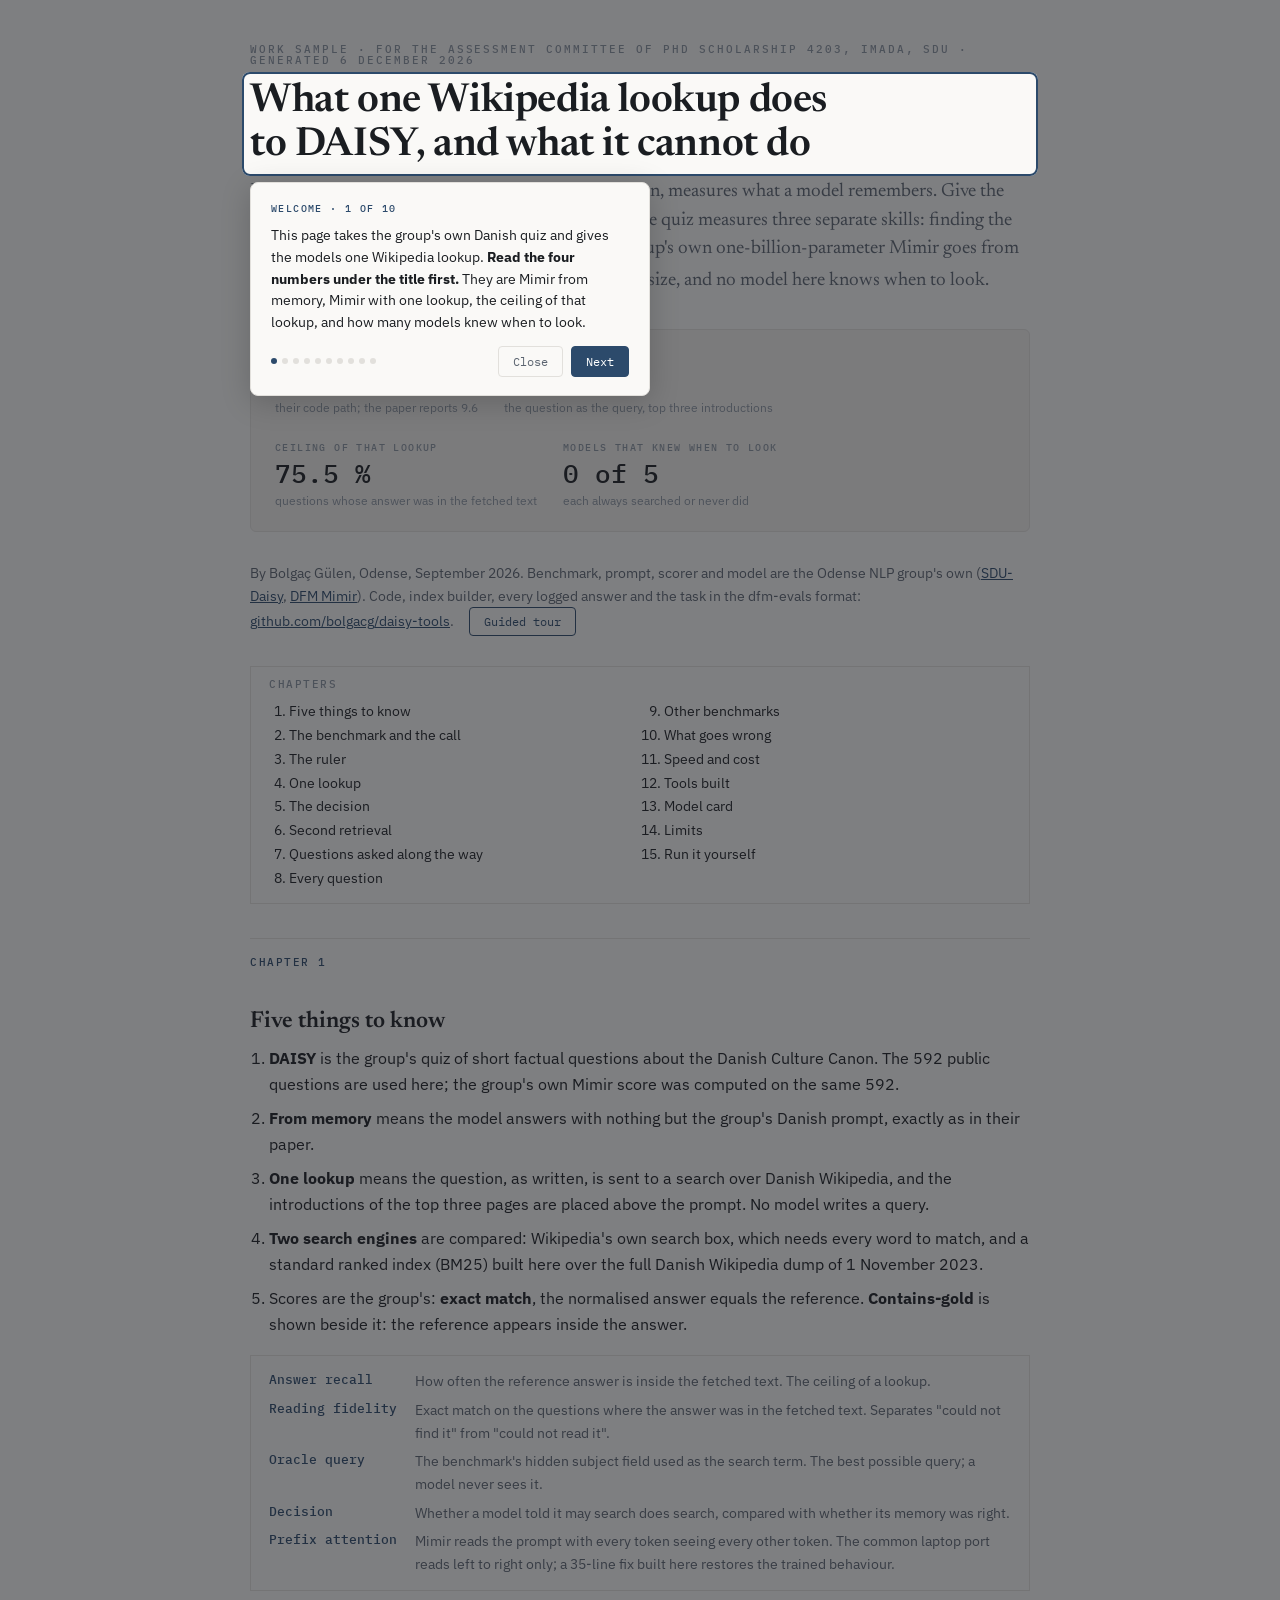
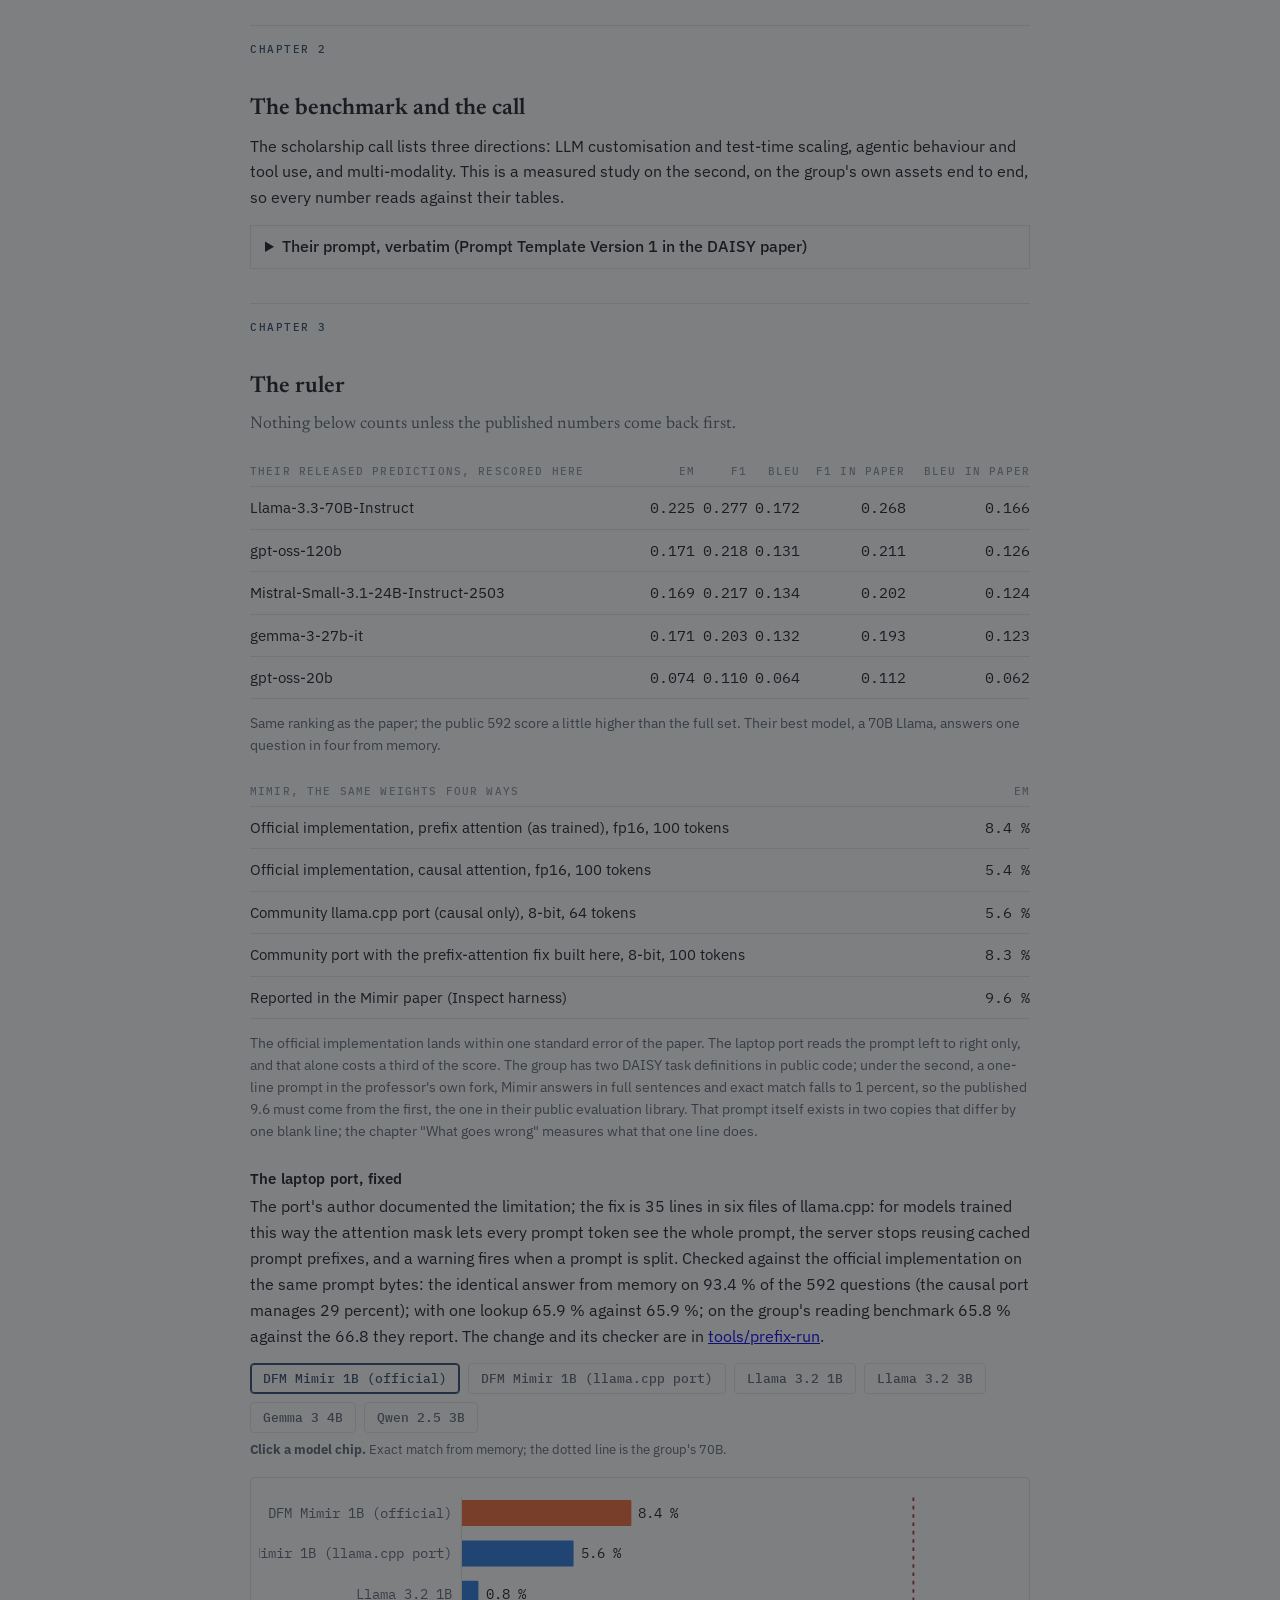
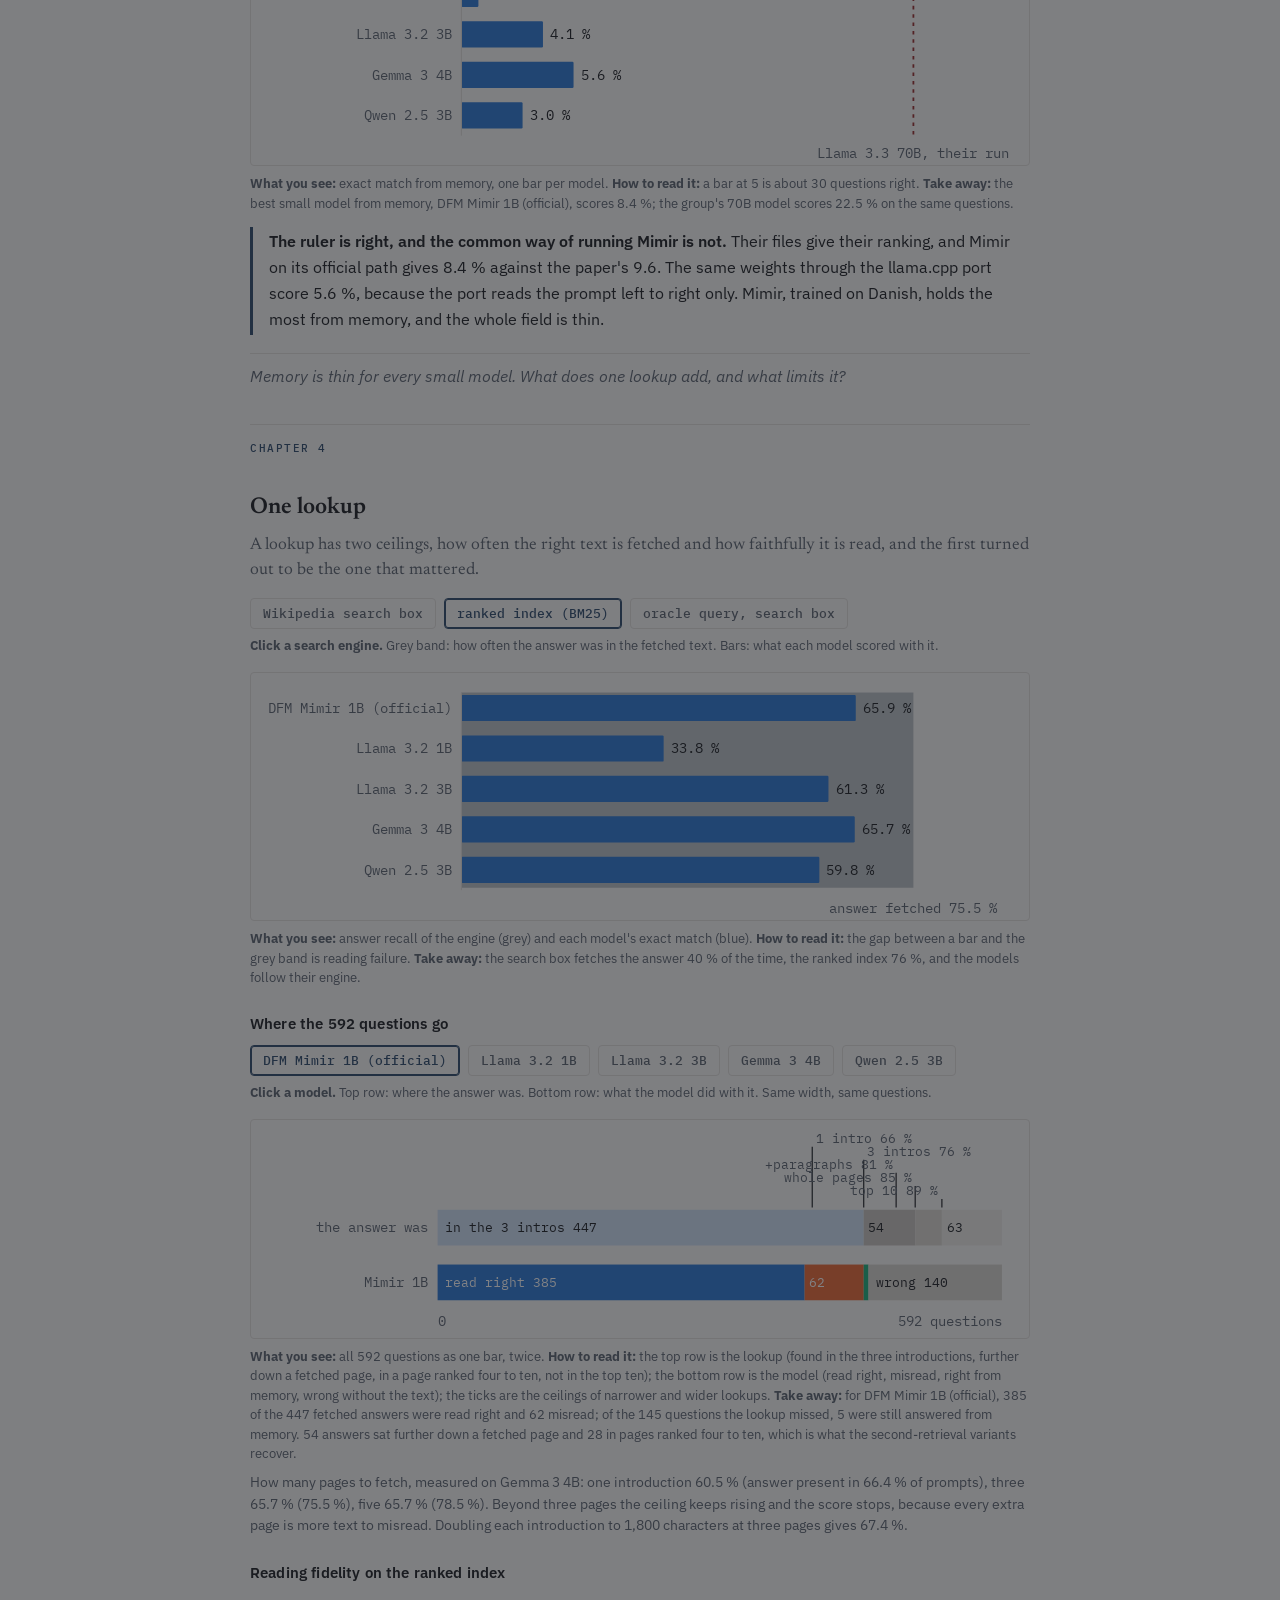
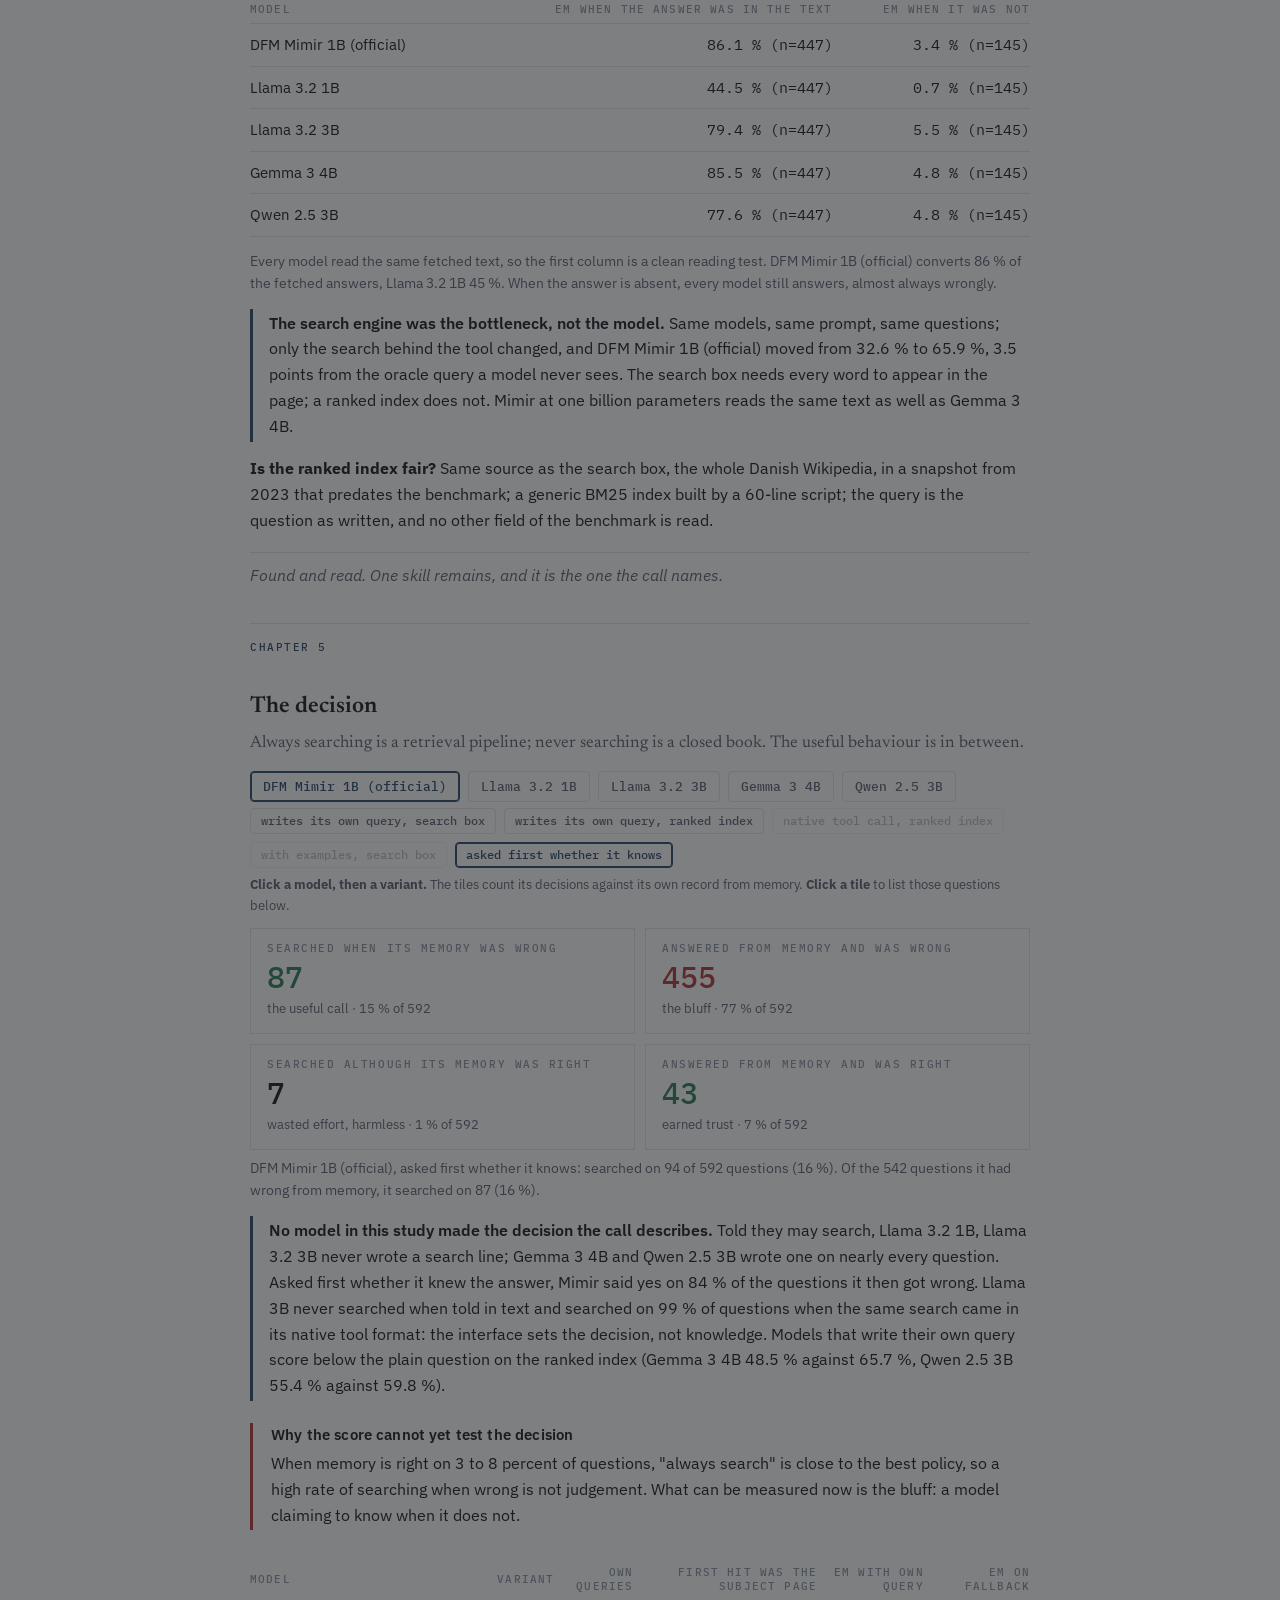
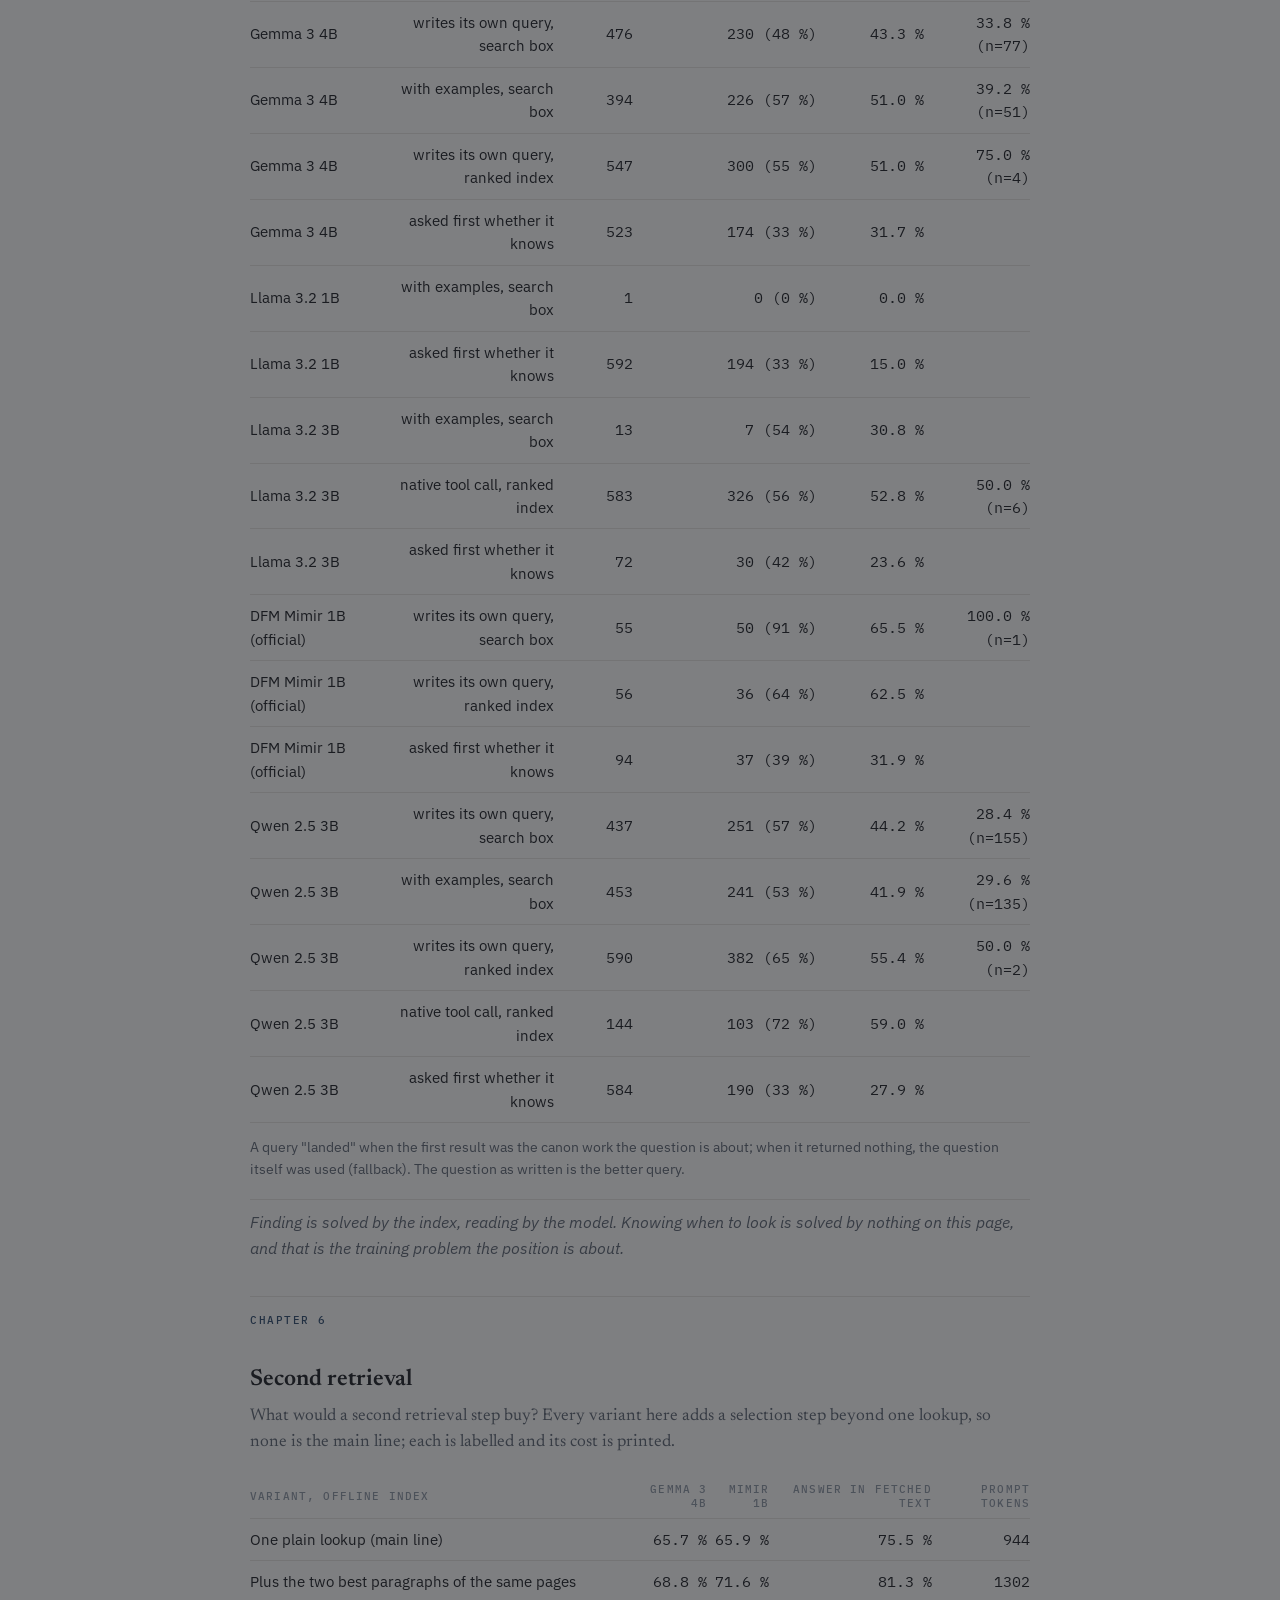
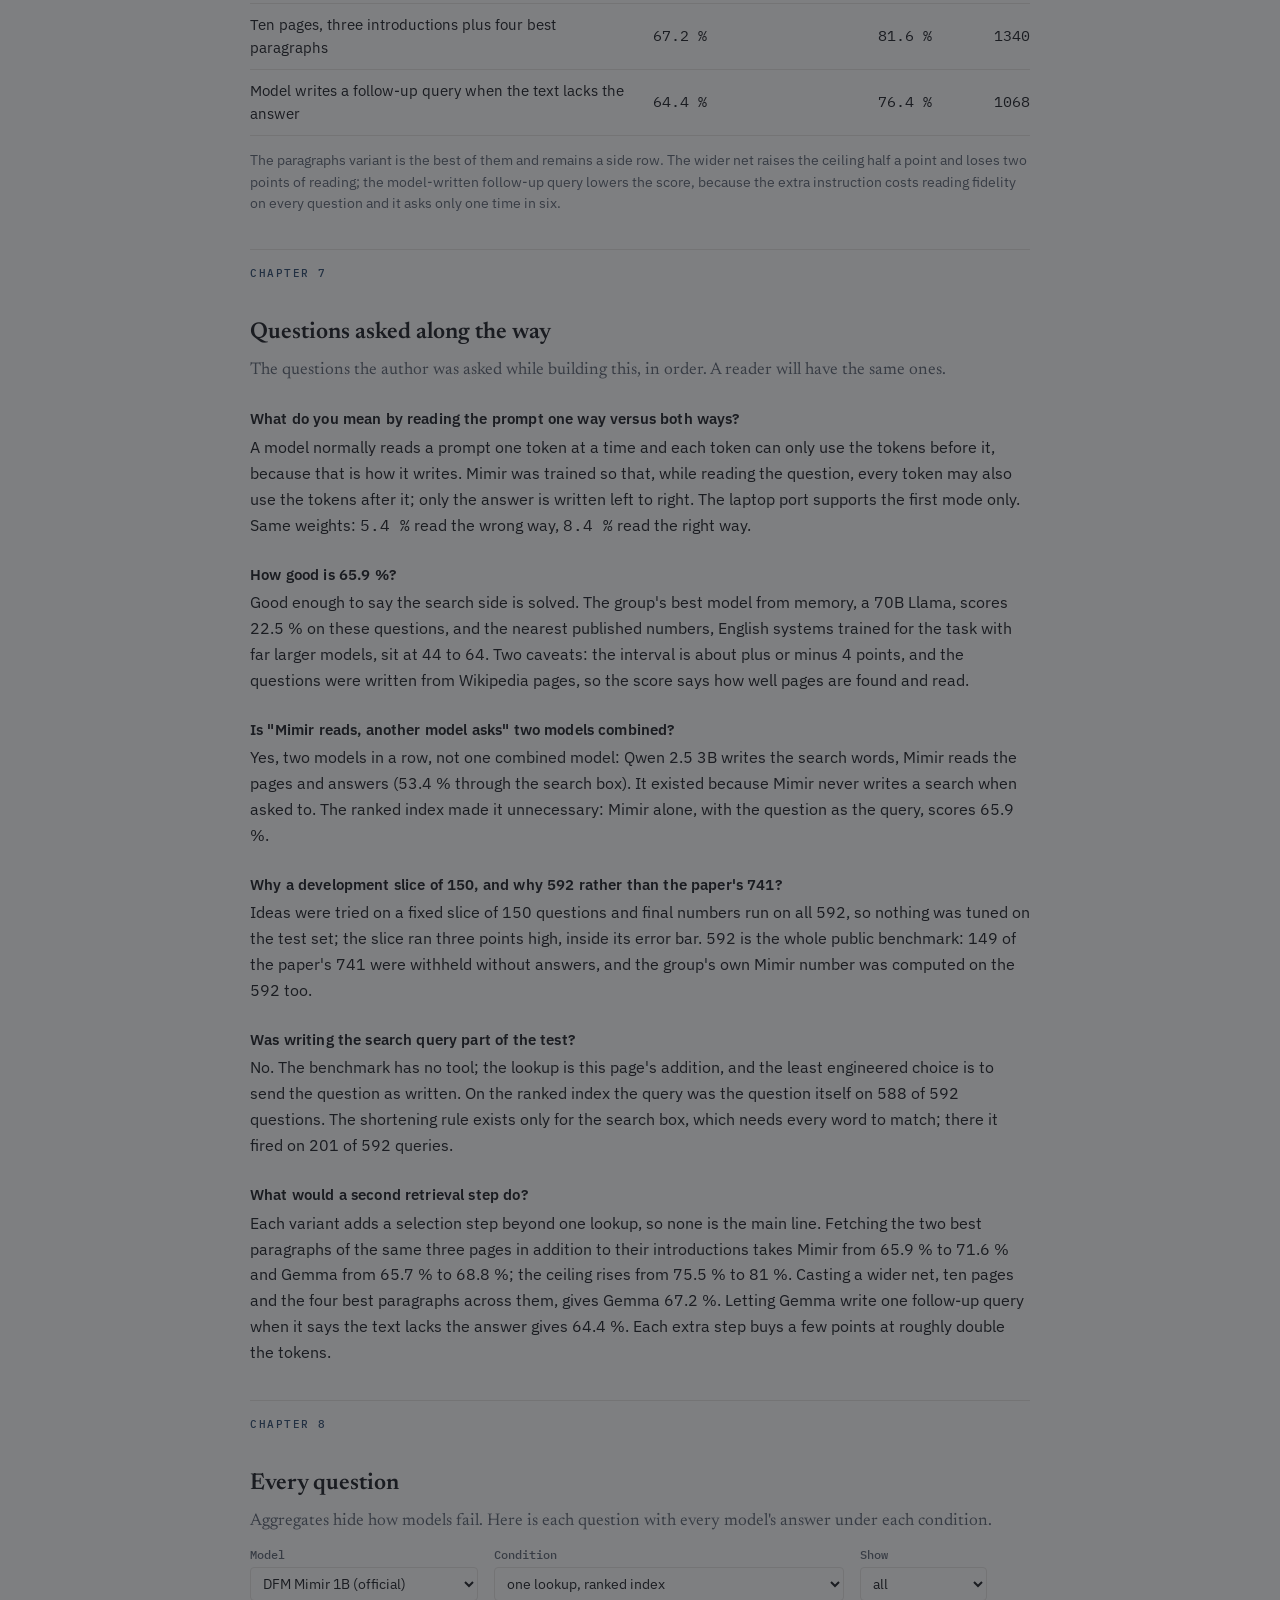
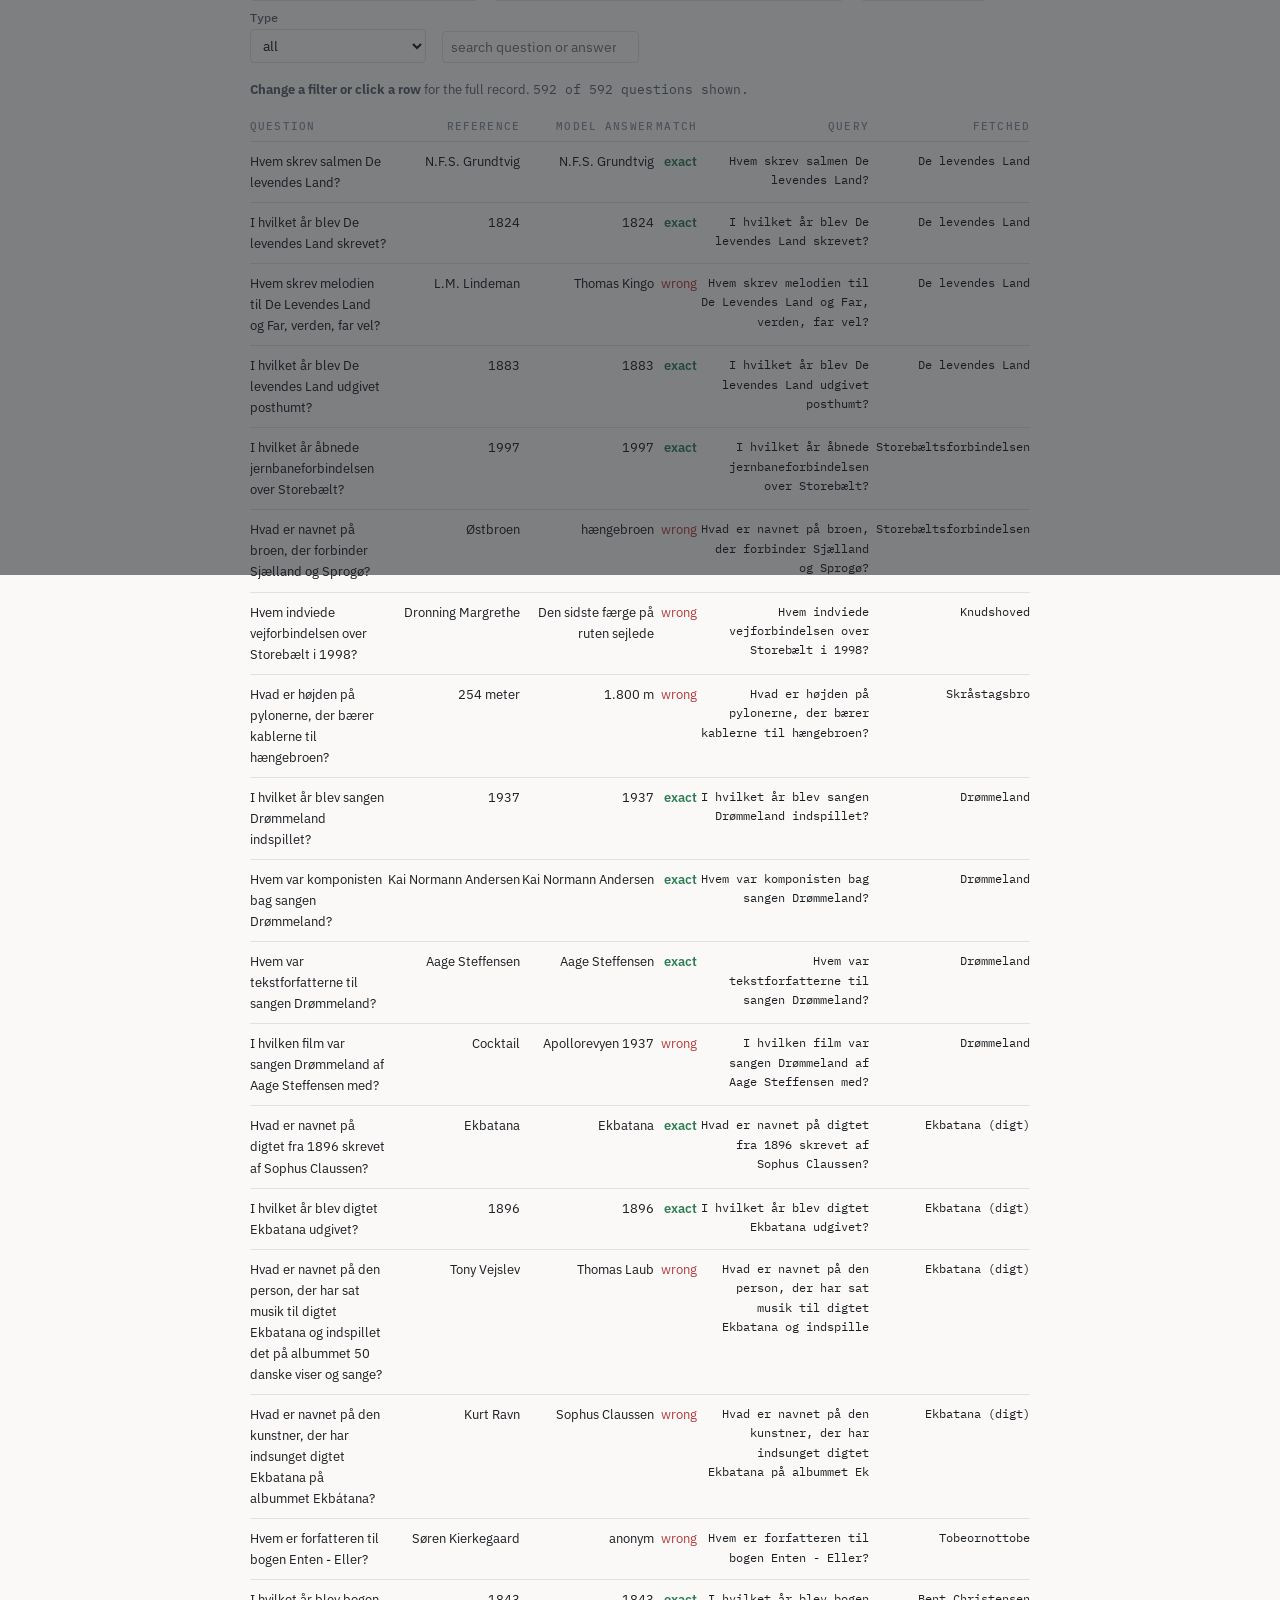
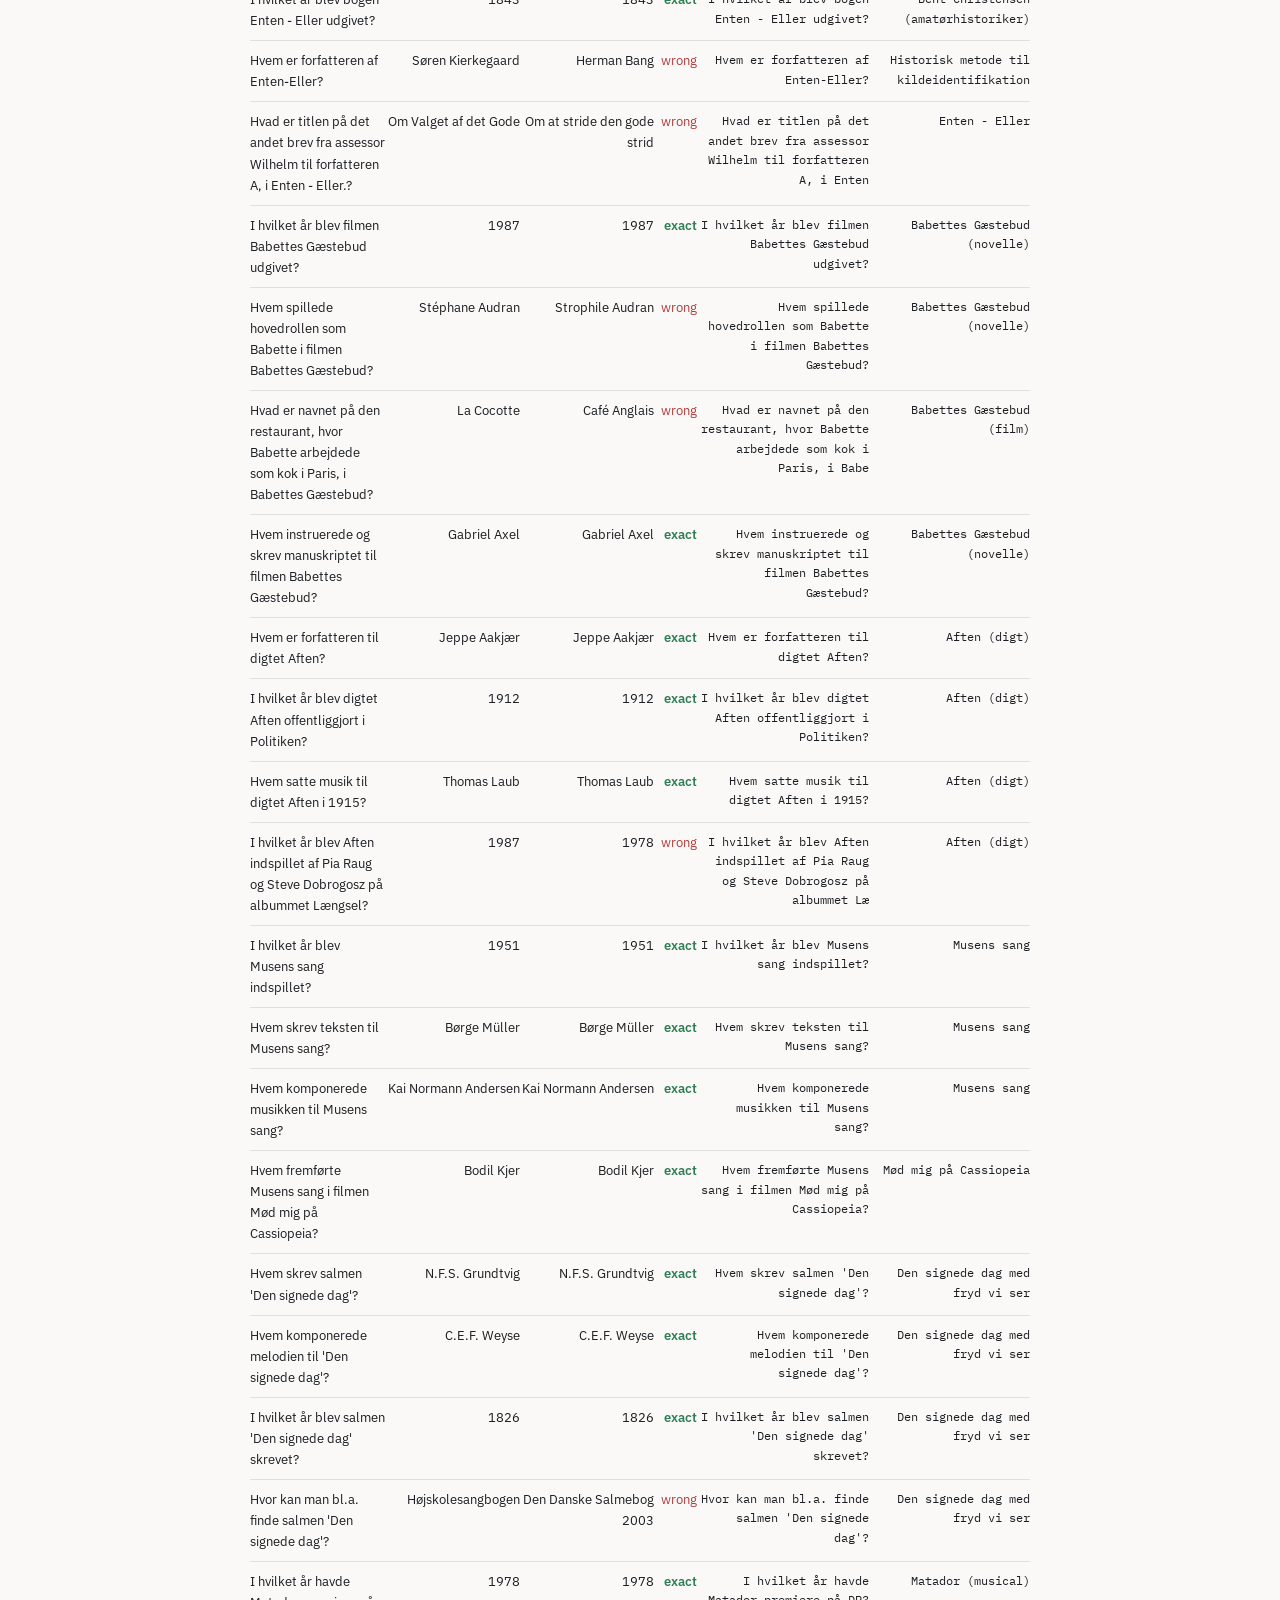
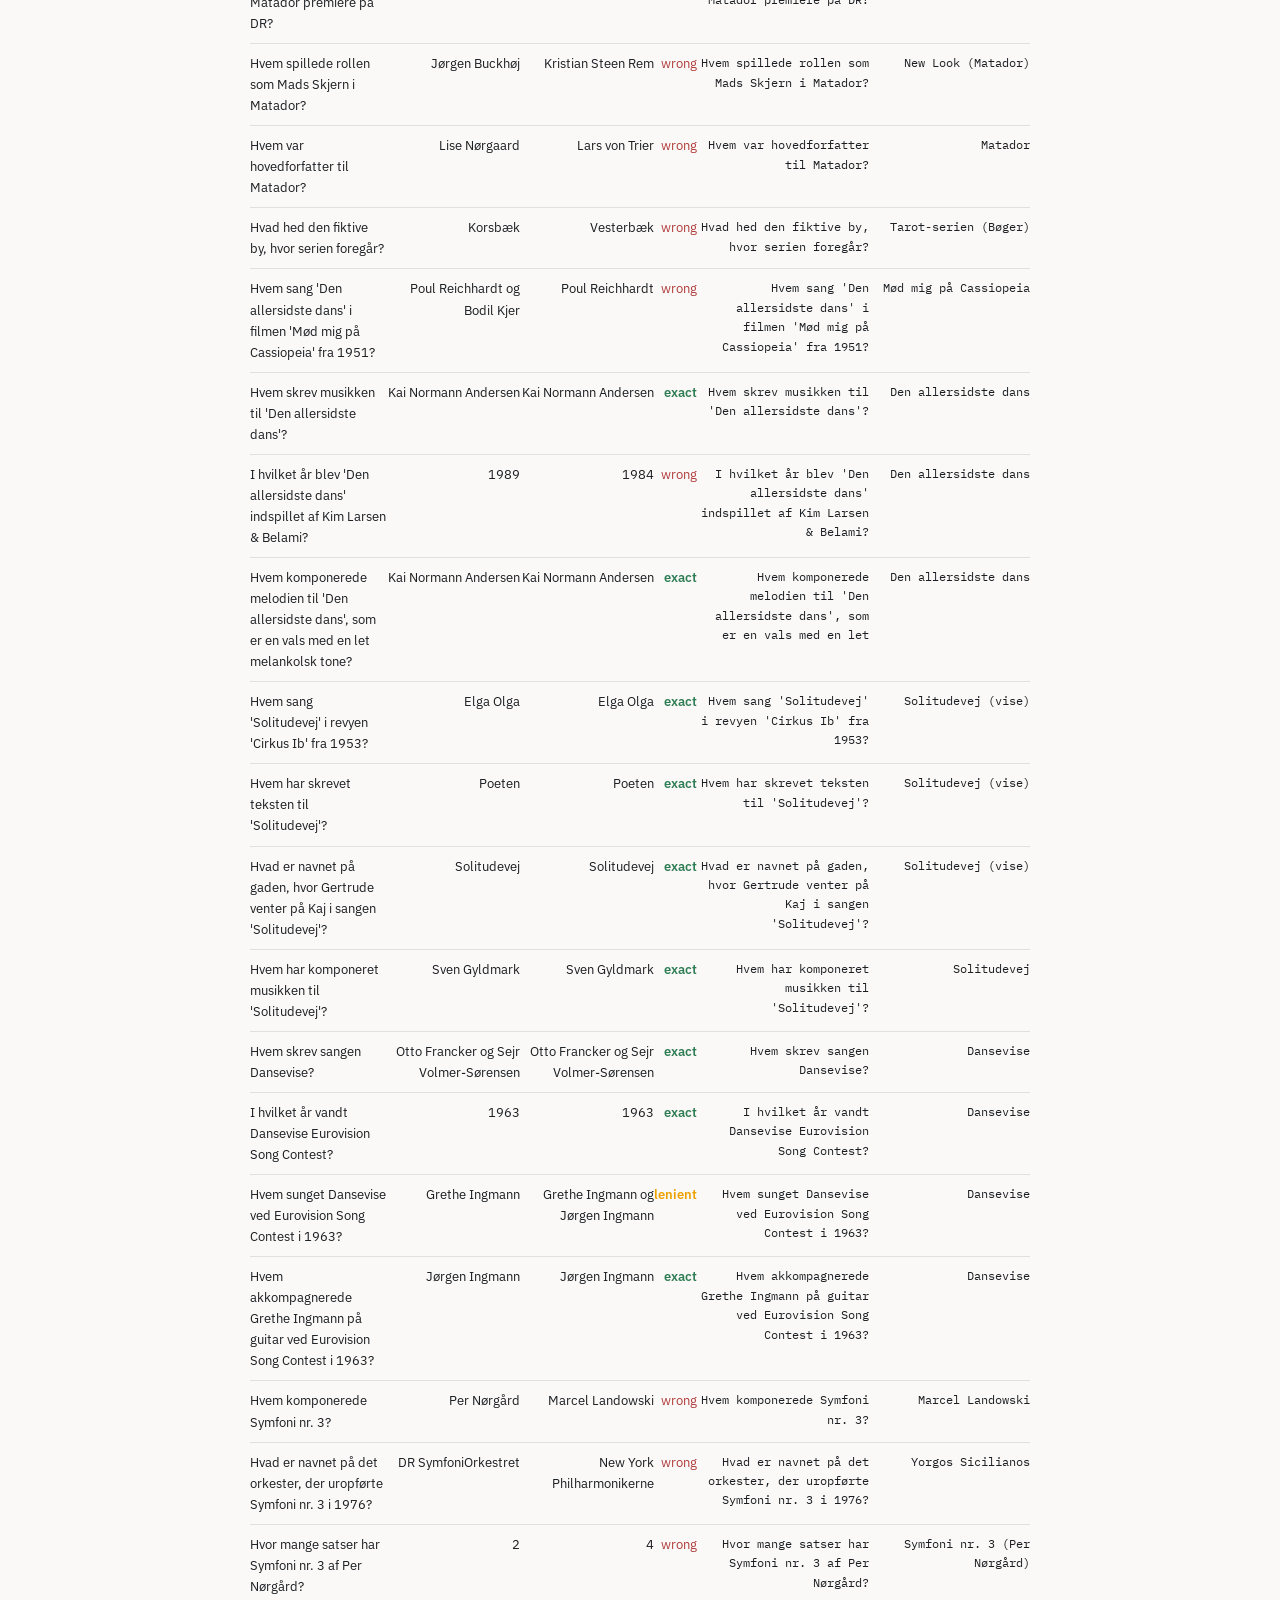
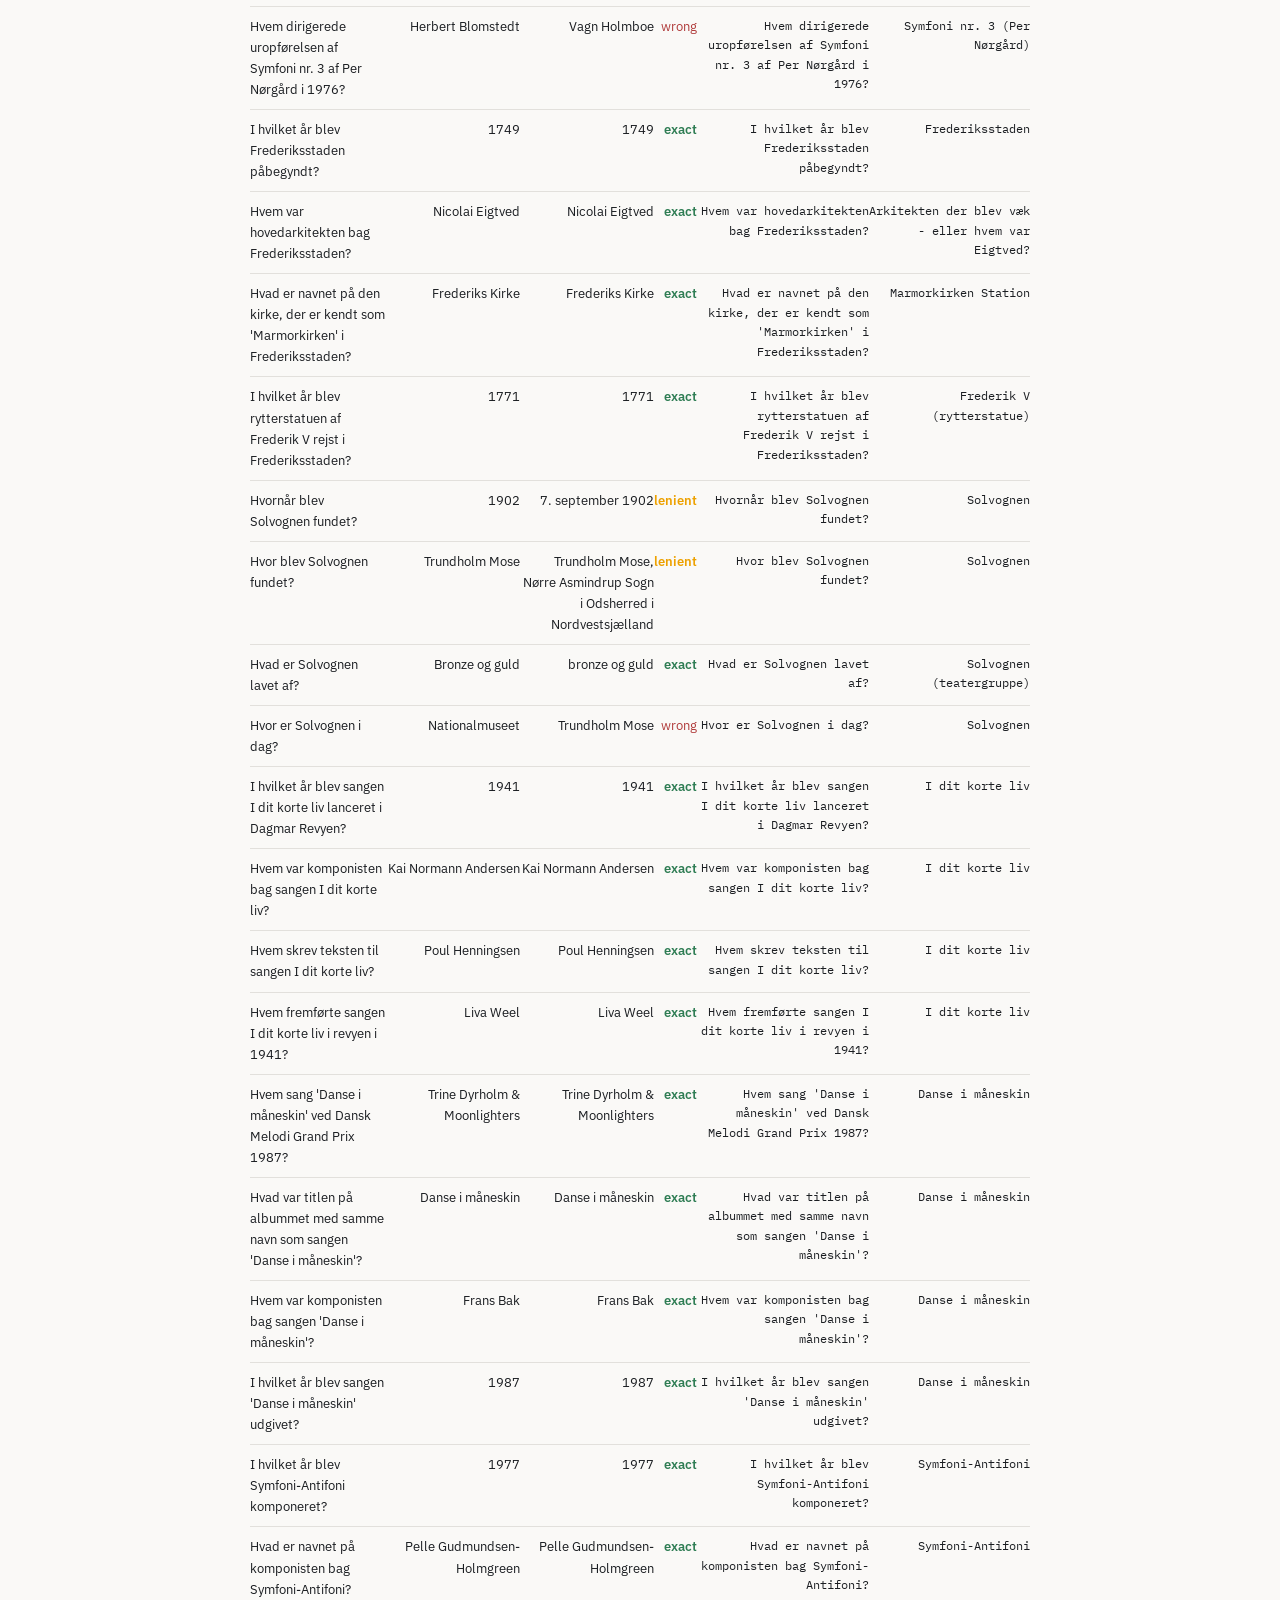
==== commit b424b7ef: "Results page 2026-09-06 05:08" ====
--- a/index.html
+++ b/index.html
@@ -50,7 +50,7 @@
     <dt>Reading fidelity</dt><dd>Exact match on the questions where the answer was in the fetched text. Separates "could not find it" from "could not read it".</dd>
     <dt>Oracle query</dt><dd>The benchmark's hidden subject field used as the search term. The best possible query; a model never sees it.</dd>
     <dt>Decision</dt><dd>Whether a model told it may search does search, compared with whether its memory was right.</dd>
-    <dt>Prefix attention</dt><dd>Mimir reads the prompt with every token seeing every other token. The common laptop port reads left to right only.</dd>
+    <dt>Prefix attention</dt><dd>Mimir reads the prompt with every token seeing every other token. The common laptop port reads left to right only; a 35-line fix built here restores the trained behaviour.</dd>
   </dl>
 </section>
 
@@ -76,8 +76,10 @@
   <p class="lede">Nothing below counts unless the published numbers come back first.</p>
   <div class="tscroll"><table id="reptable"><thead><tr><th>Their released predictions, rescored here</th><th>EM</th><th>F1</th><th>BLEU</th><th>F1 in paper</th><th>BLEU in paper</th></tr></thead><tbody></tbody></table></div>
   <p class="note">Same ranking as the paper; the public 592 score a little higher than the full set. Their best model, a 70B Llama, answers one question in four from memory.</p>
-  <div class="tscroll"><table id="mimirtable"><thead><tr><th>Mimir, the same weights three ways</th><th>EM</th></tr></thead><tbody></tbody></table></div>
+  <div class="tscroll"><table id="mimirtable"><thead><tr><th>Mimir, the same weights four ways</th><th>EM</th></tr></thead><tbody></tbody></table></div>
   <p class="note">The official implementation lands within one standard error of the paper. The laptop port reads the prompt left to right only, and that alone costs a third of the score. The group has two DAISY task definitions in public code; under the second, a one-line prompt in the professor's own fork, Mimir answers in full sentences and exact match falls to 1 percent, so the published 9.6 must come from the first, the one in their public evaluation library. That prompt itself exists in two copies that differ by one blank line; the chapter "What goes wrong" measures what that one line does.</p>
+  <h3>The laptop port, fixed</h3>
+  <p><span data-fill="port_fix_note"></span> The change and its checker are in <a href="https://github.com/bolgacg/daisy-tools/tree/master/tools/prefix-run">tools/prefix-run</a>.</p>
   <div class="controls" id="a1controls">
     <div class="chips" id="a1chips"></div>
     <p class="hint"><b>Click a model chip.</b> Exact match from memory; the dotted line is the group's 70B.</p>
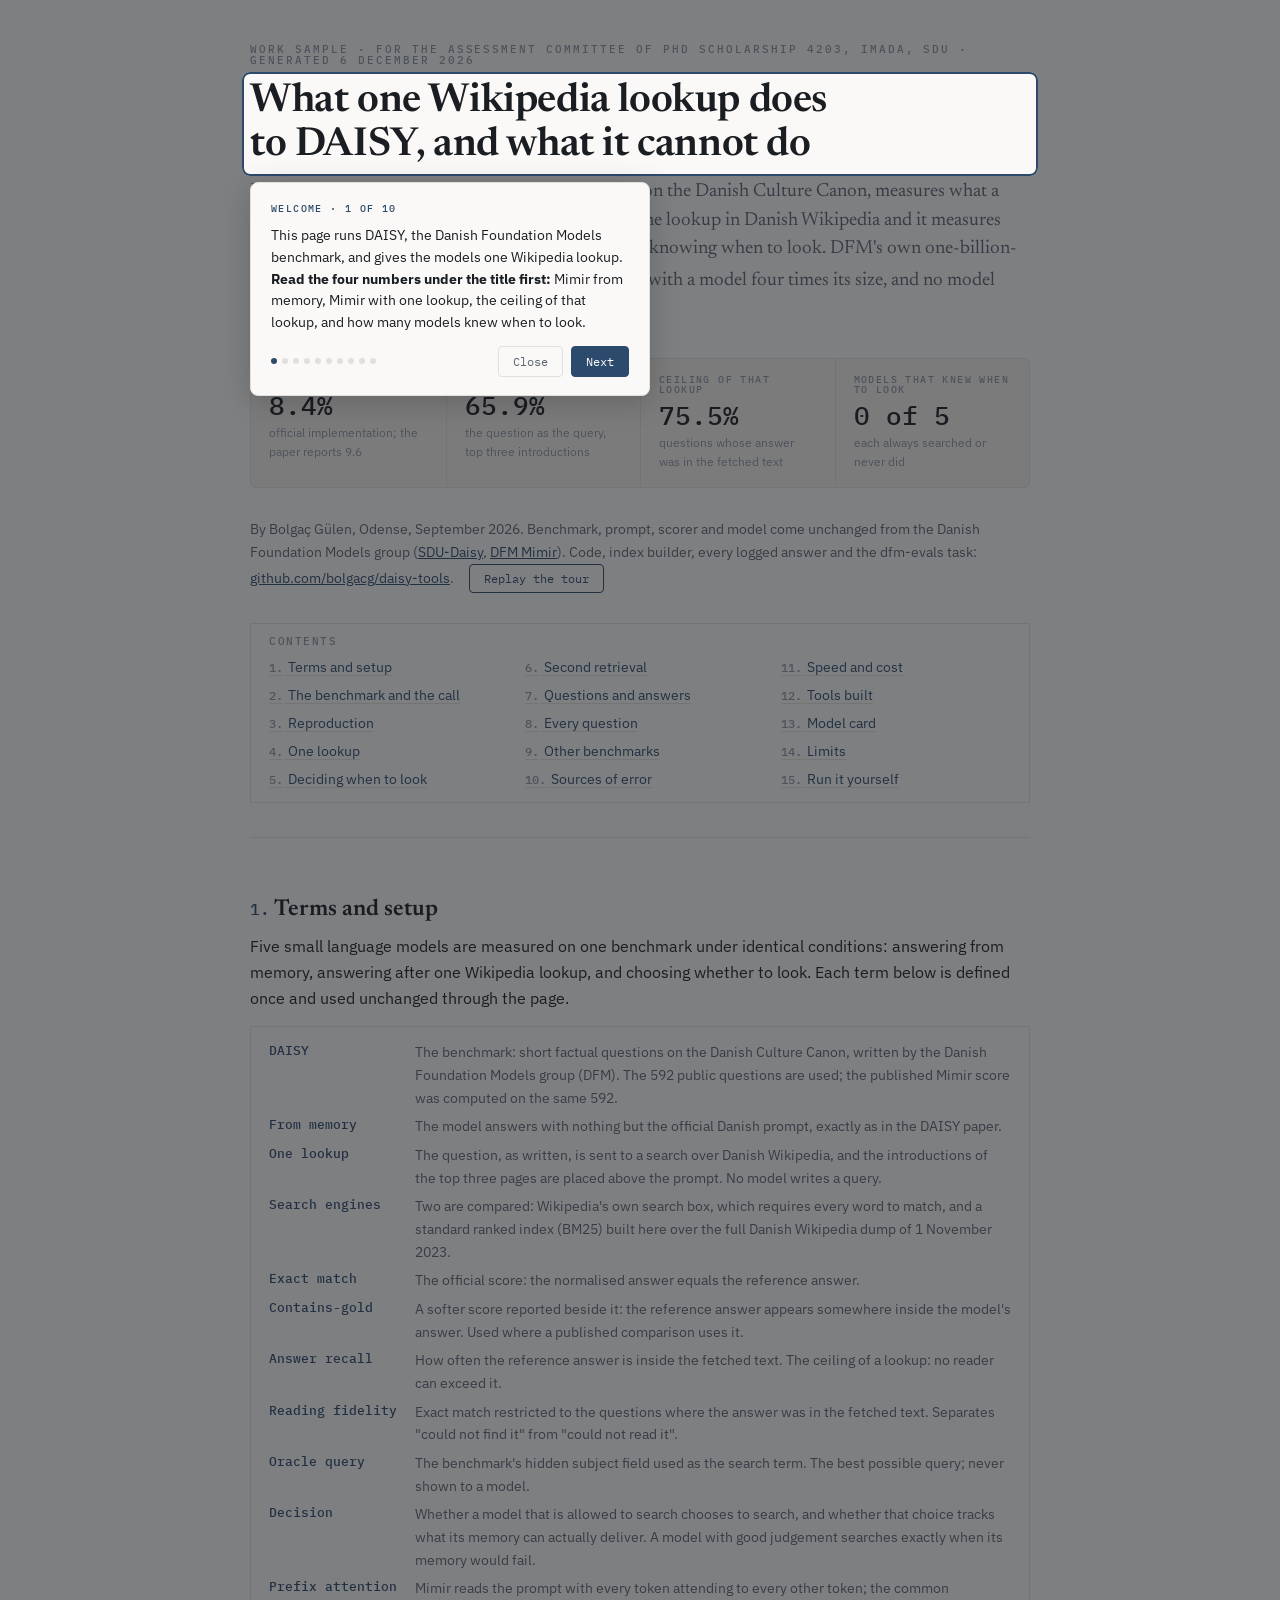
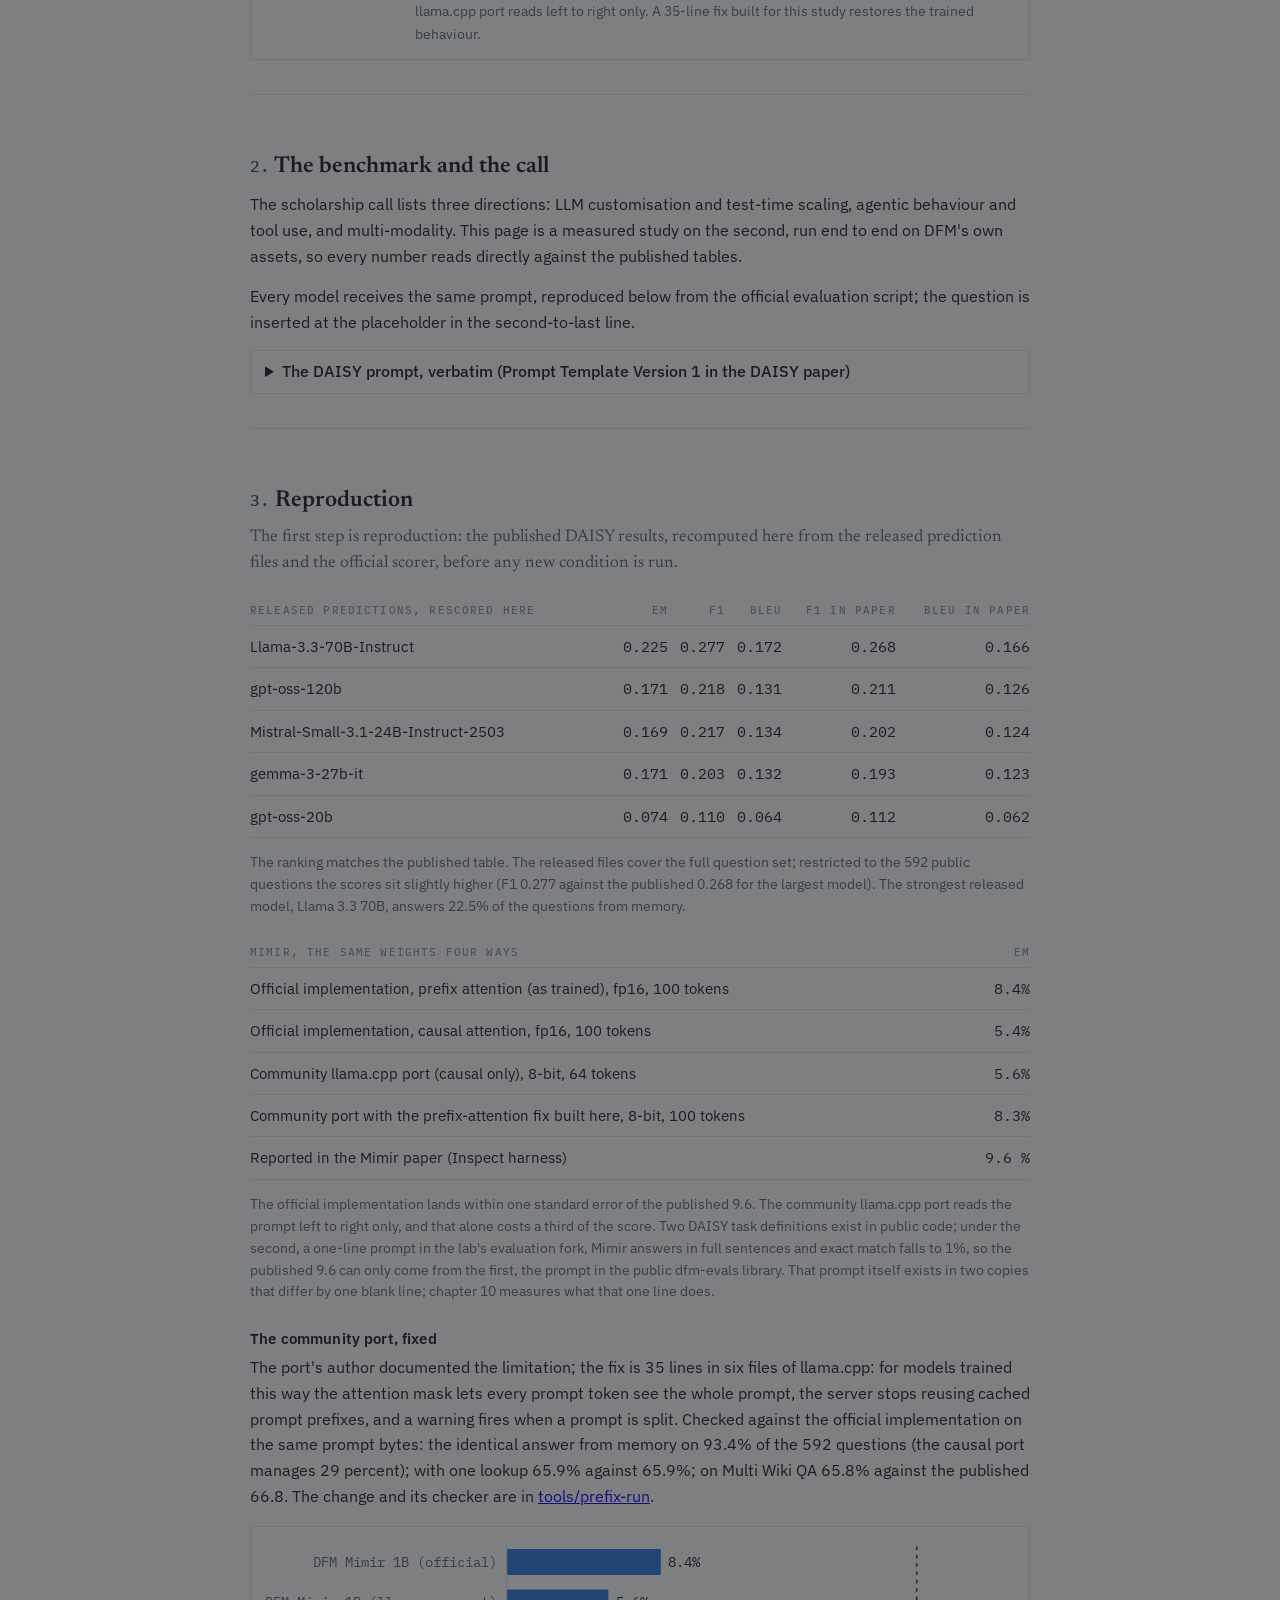
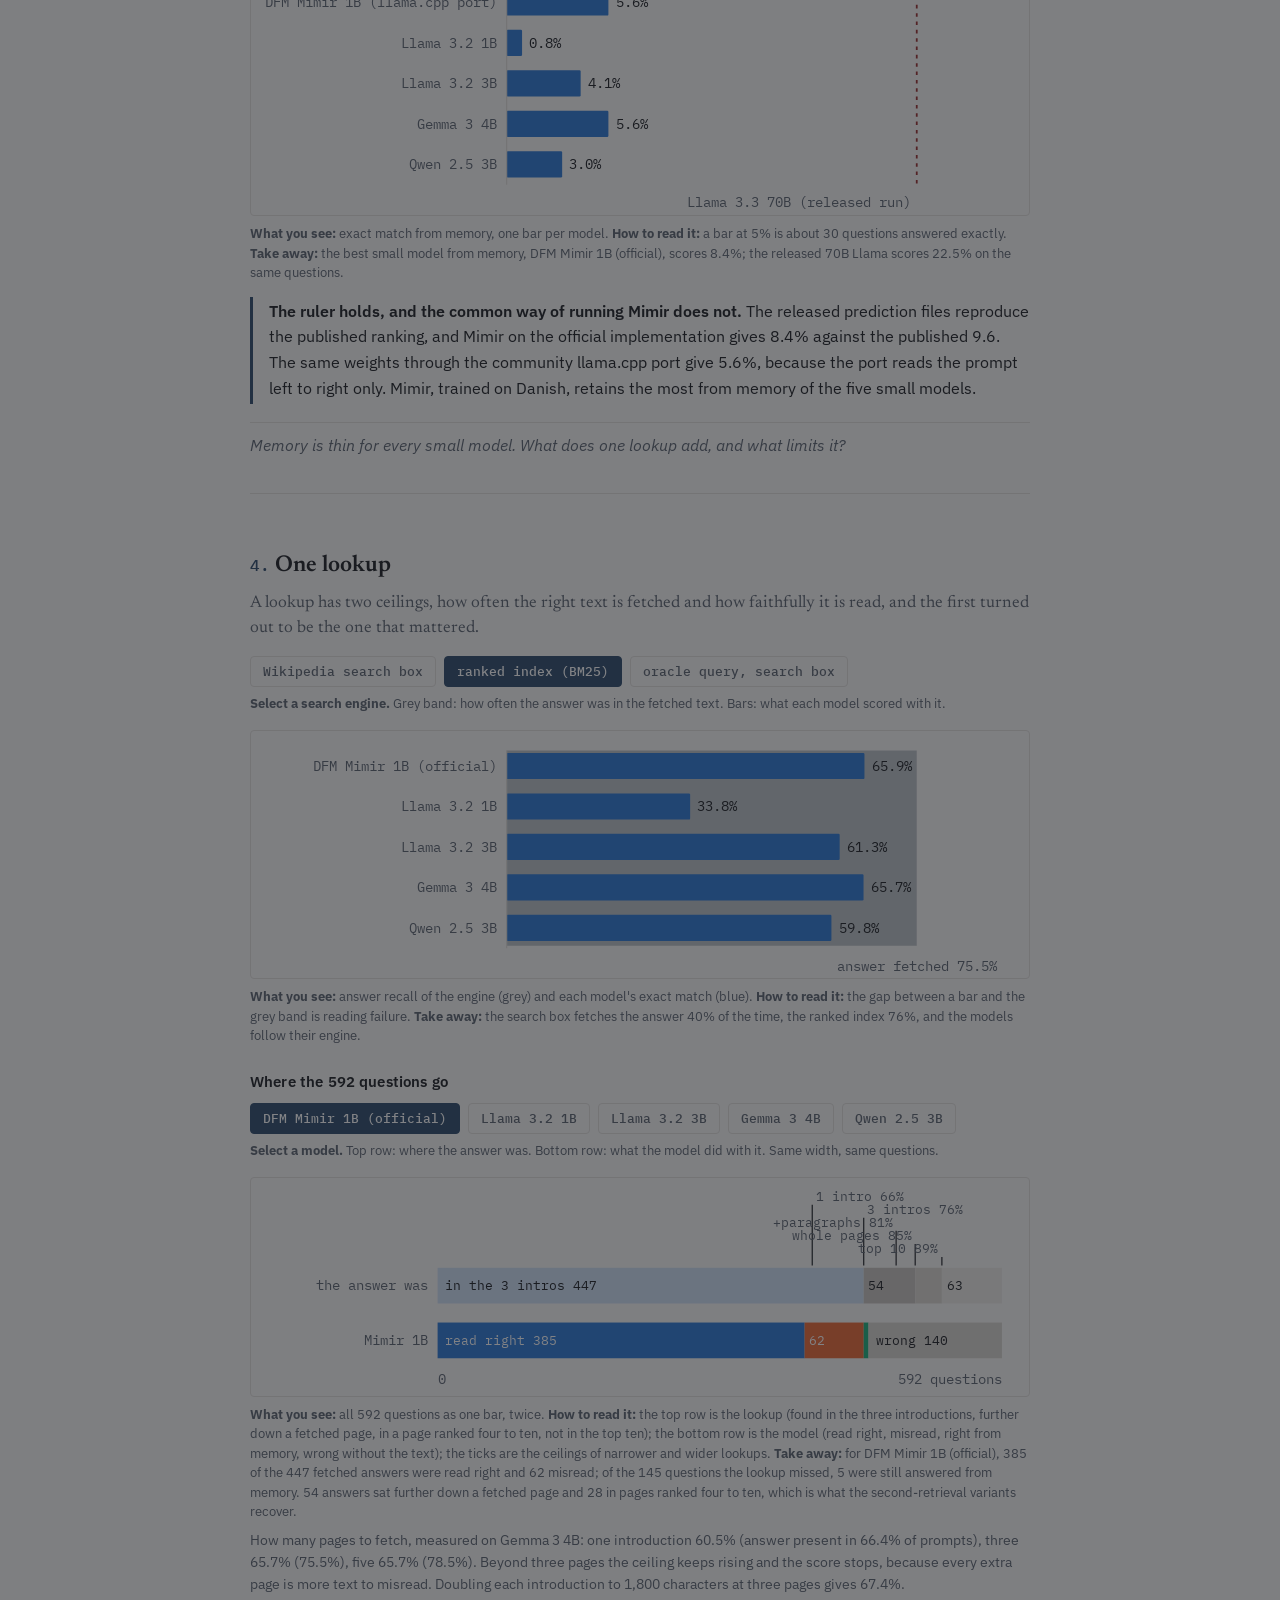
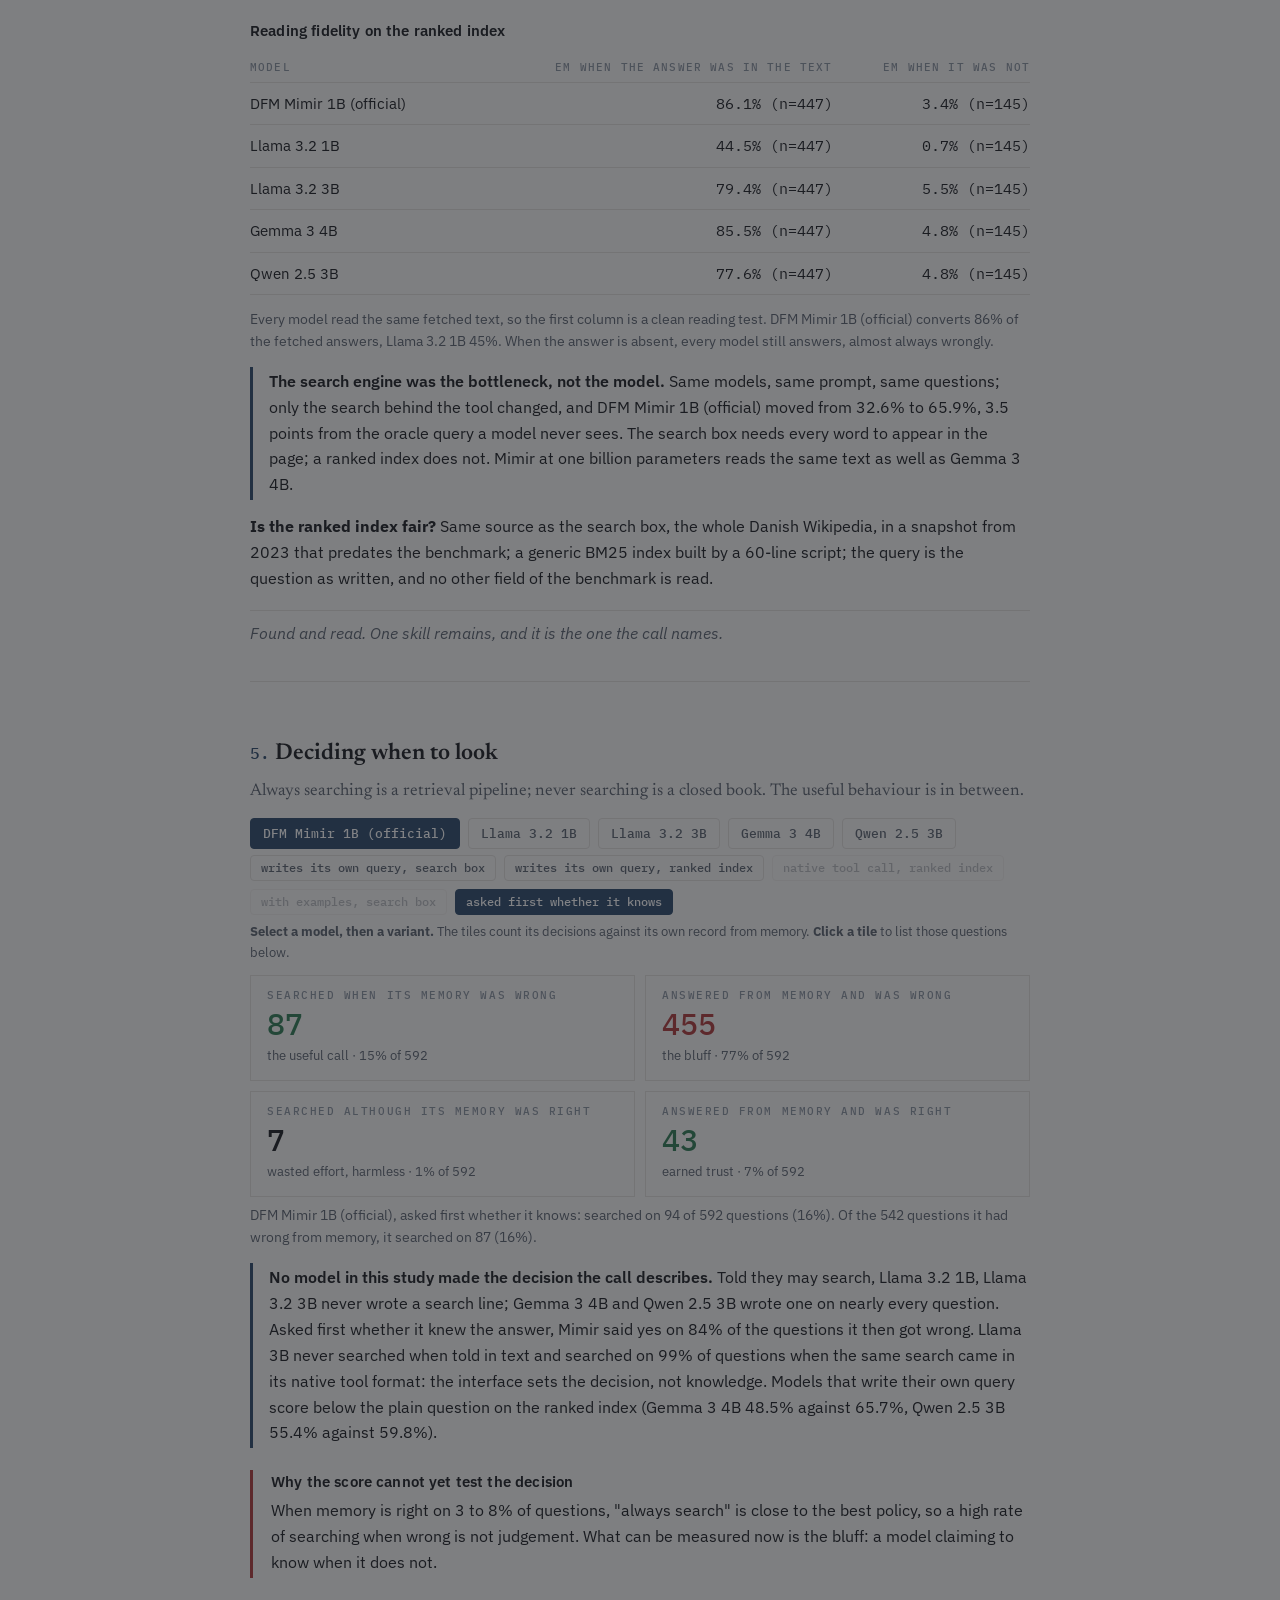
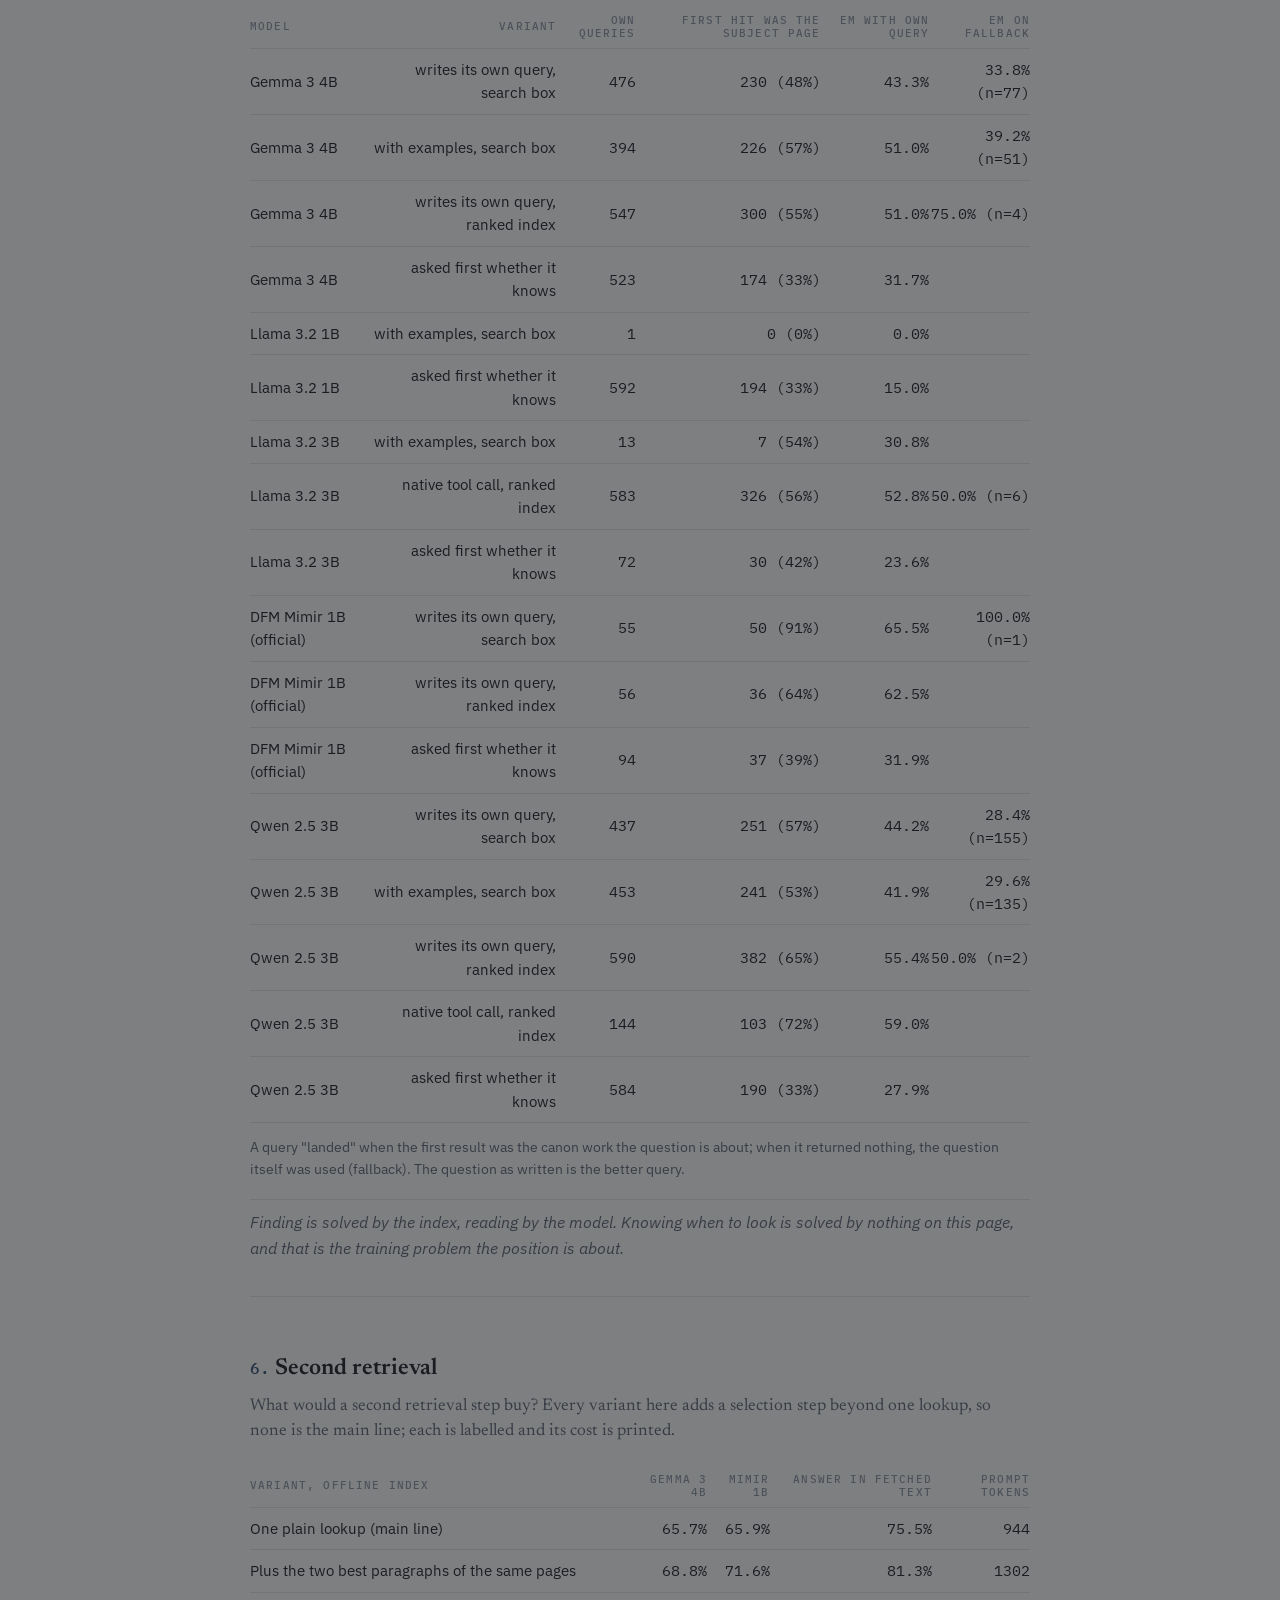
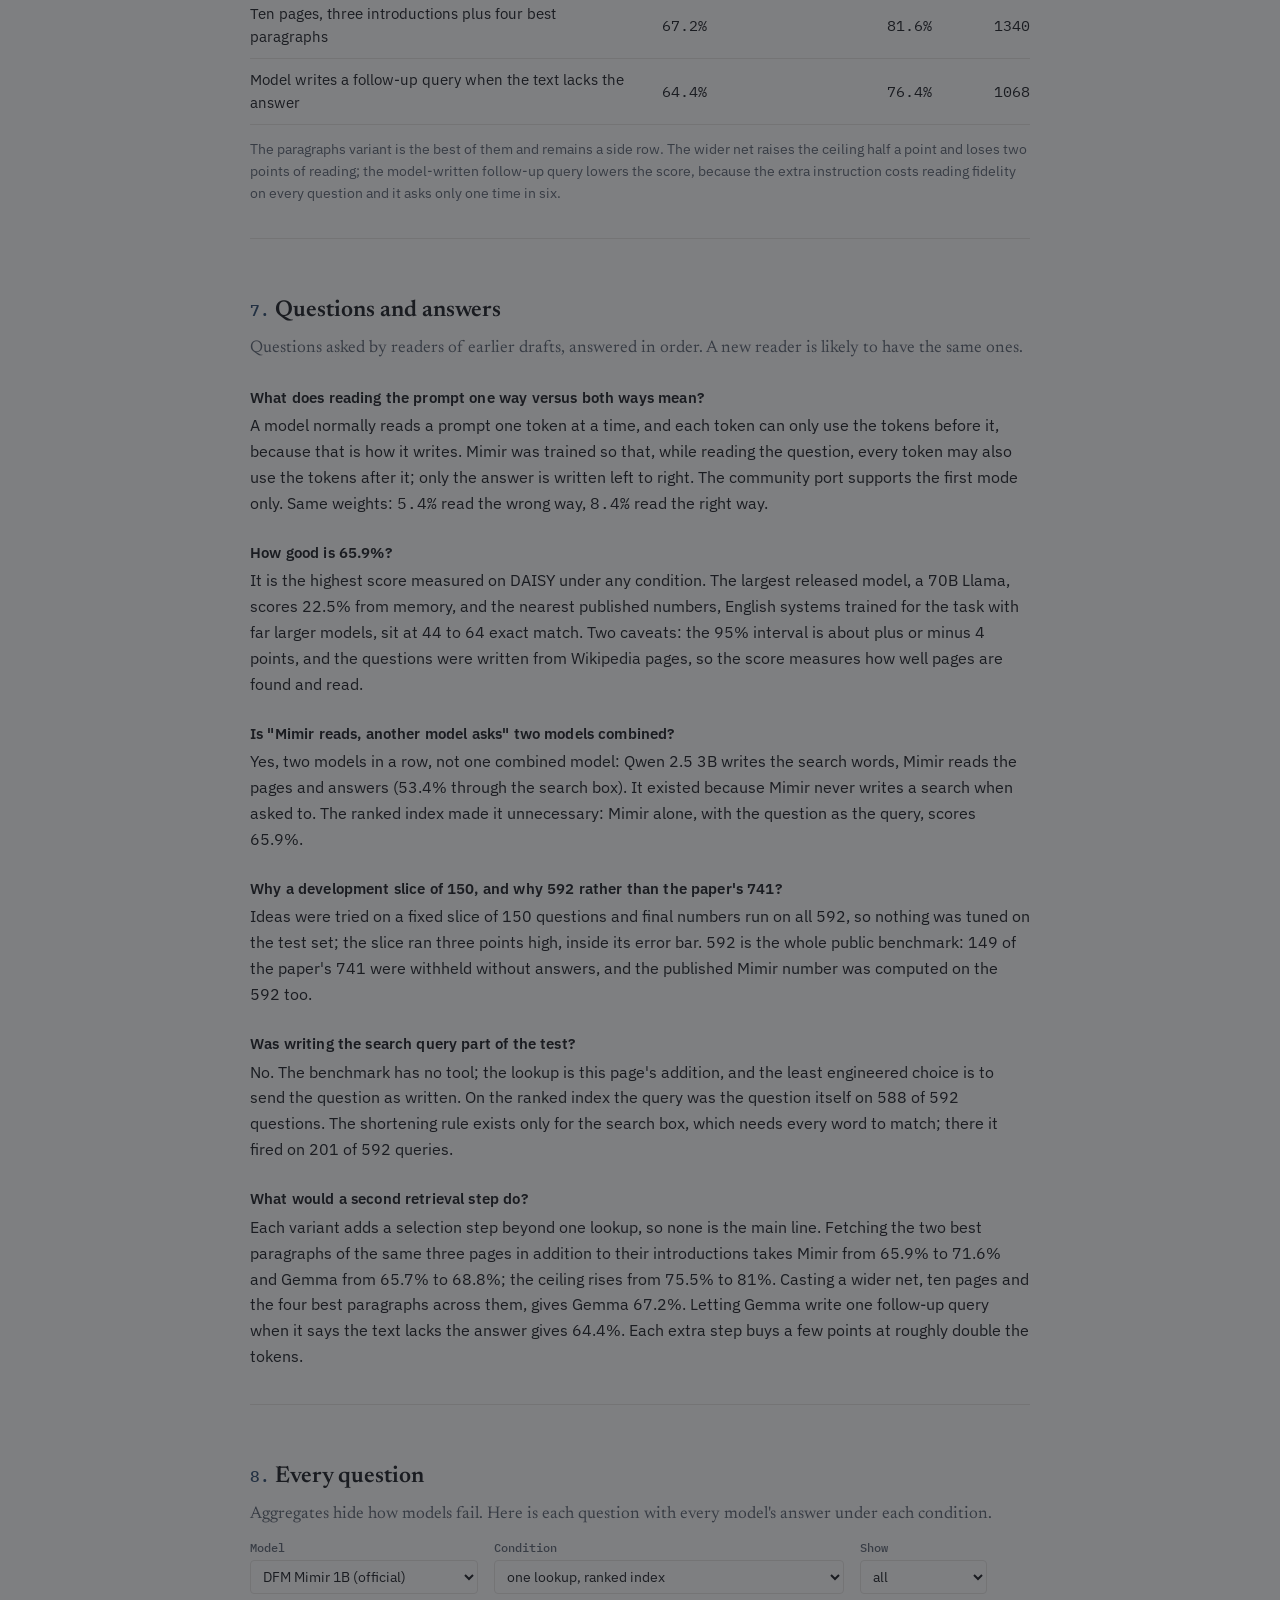
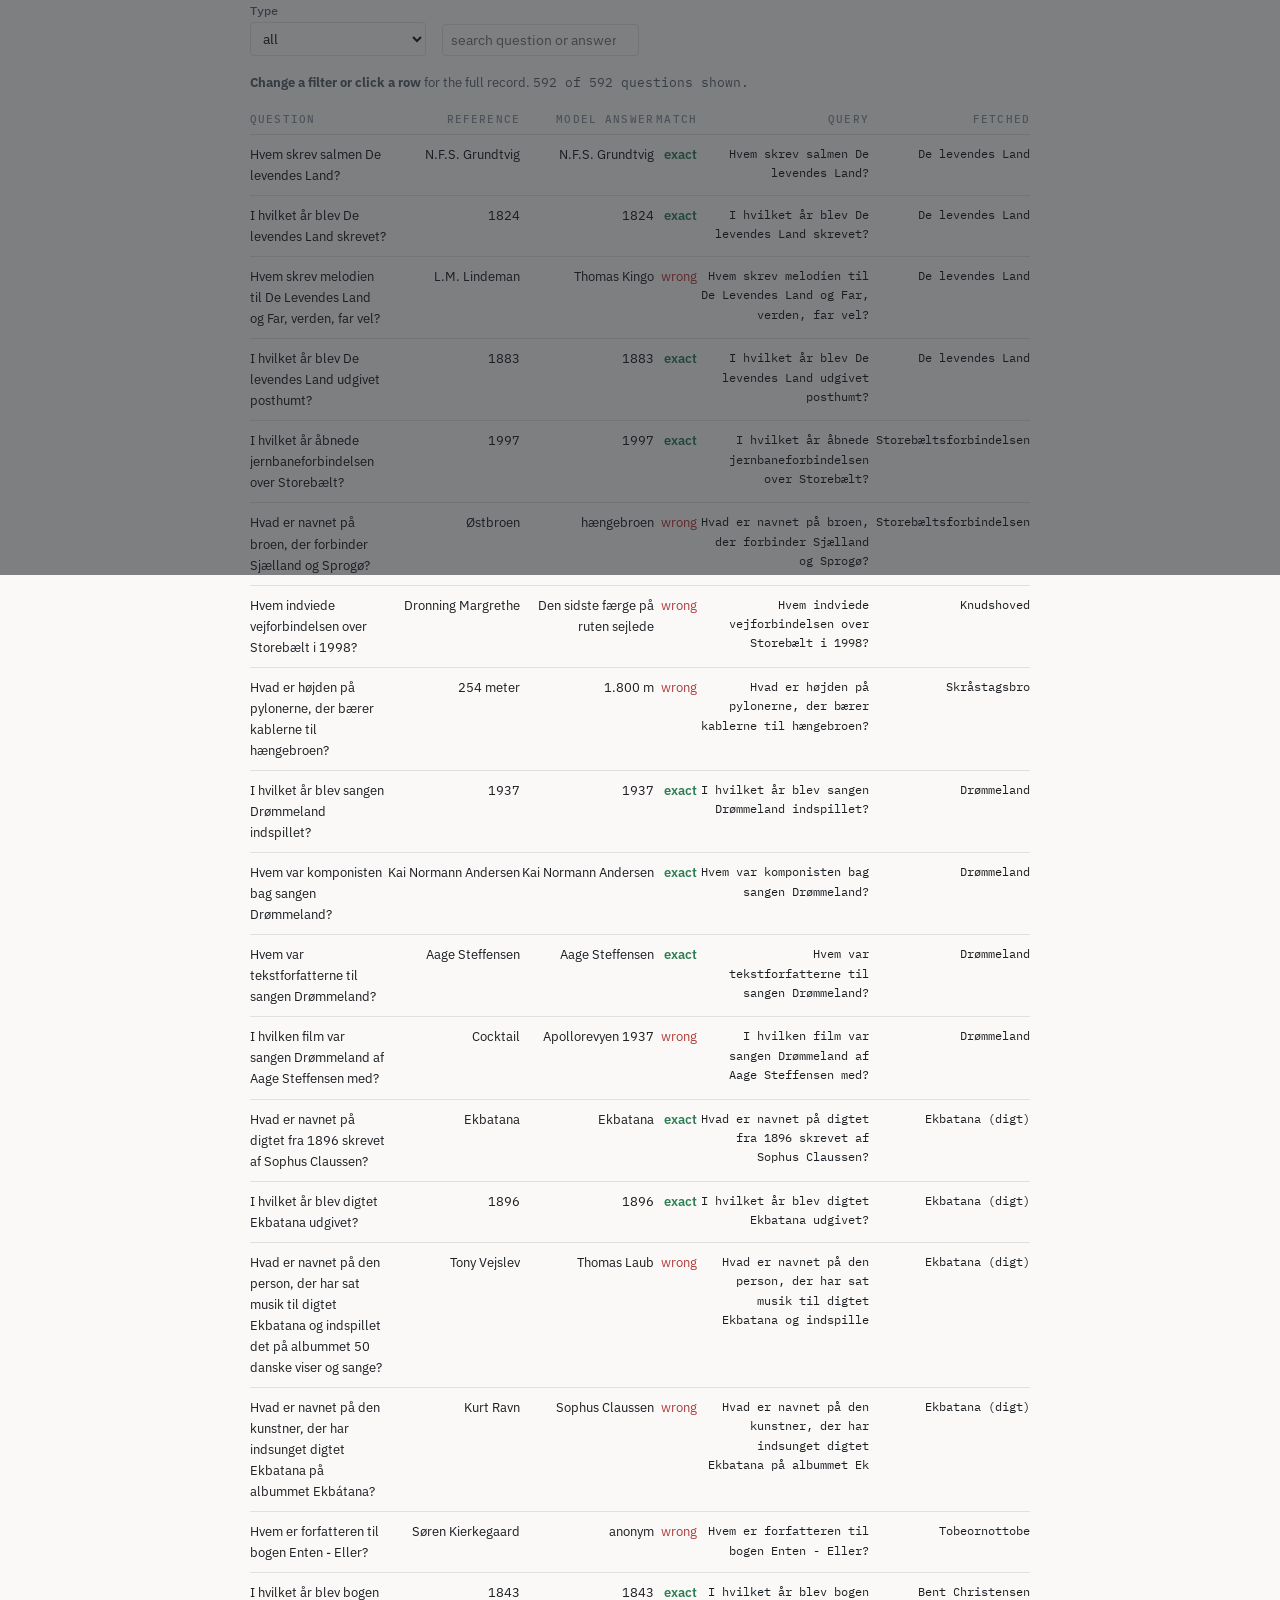
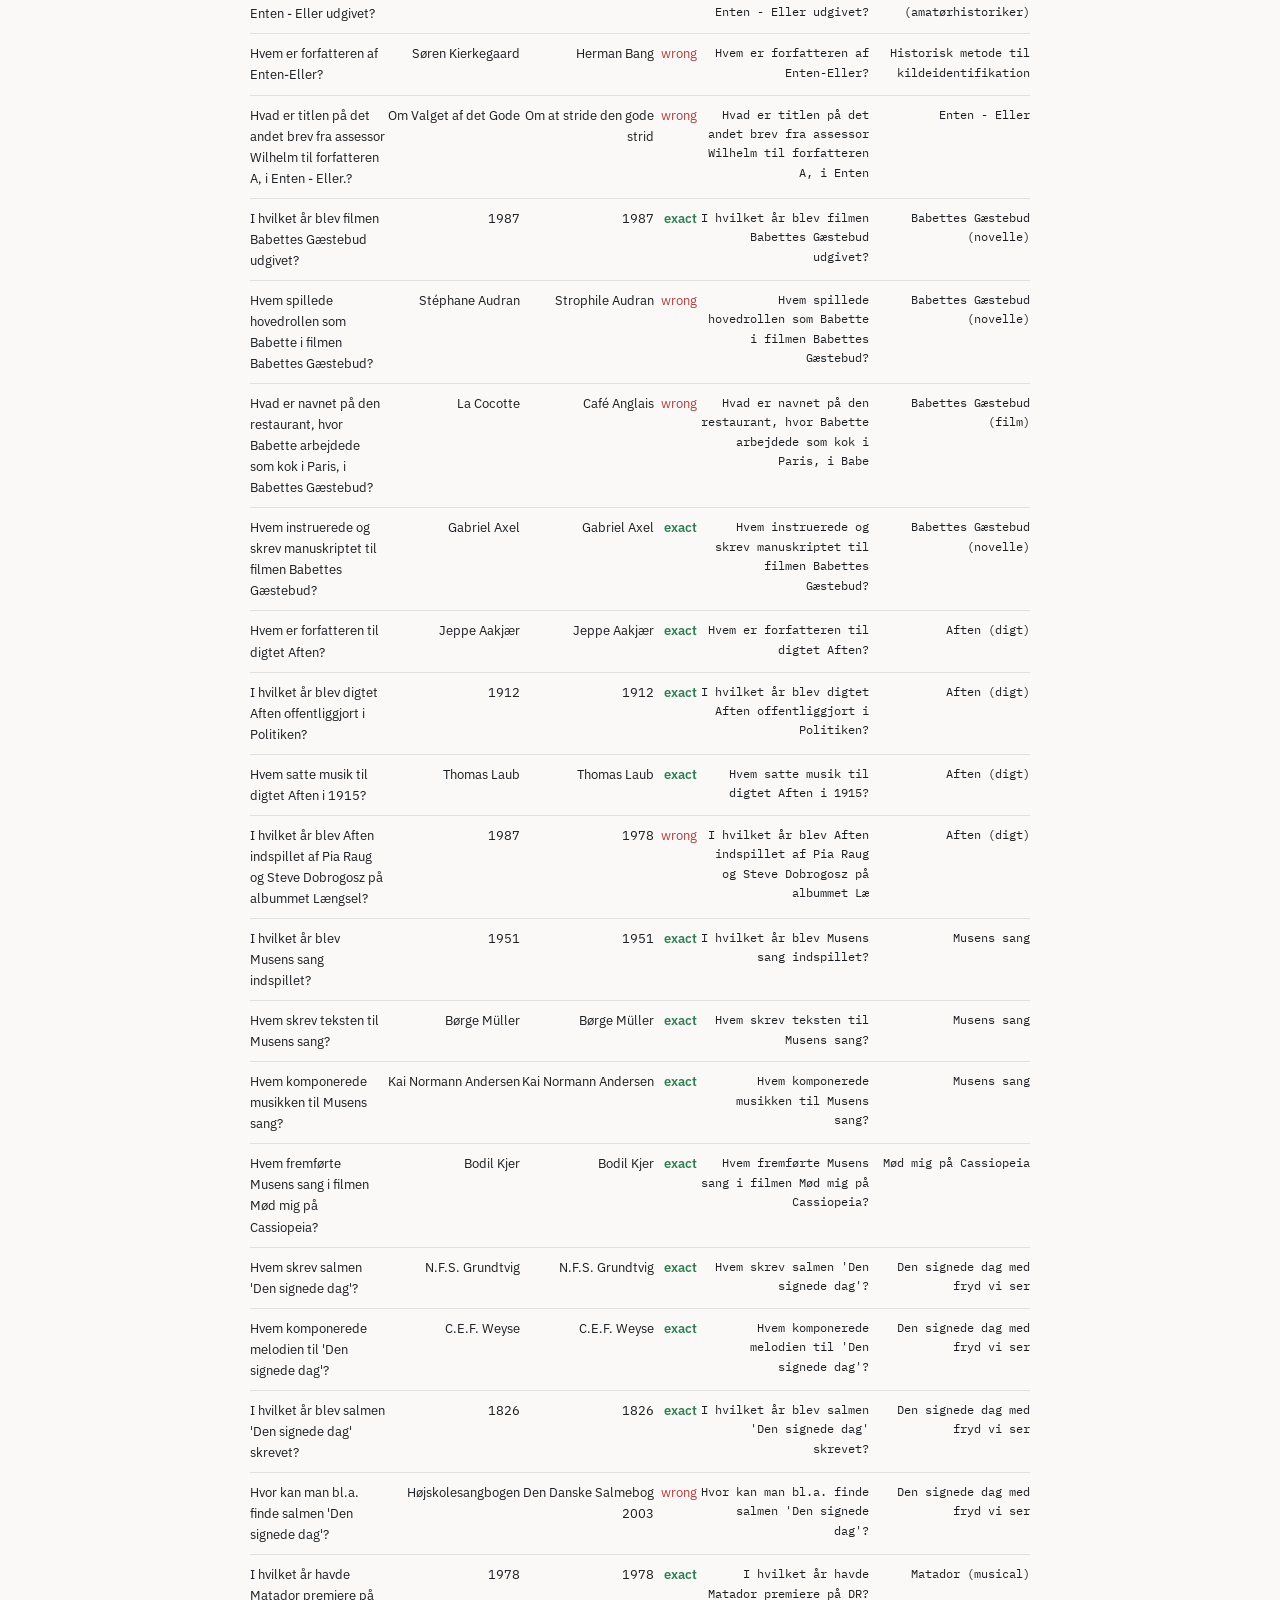
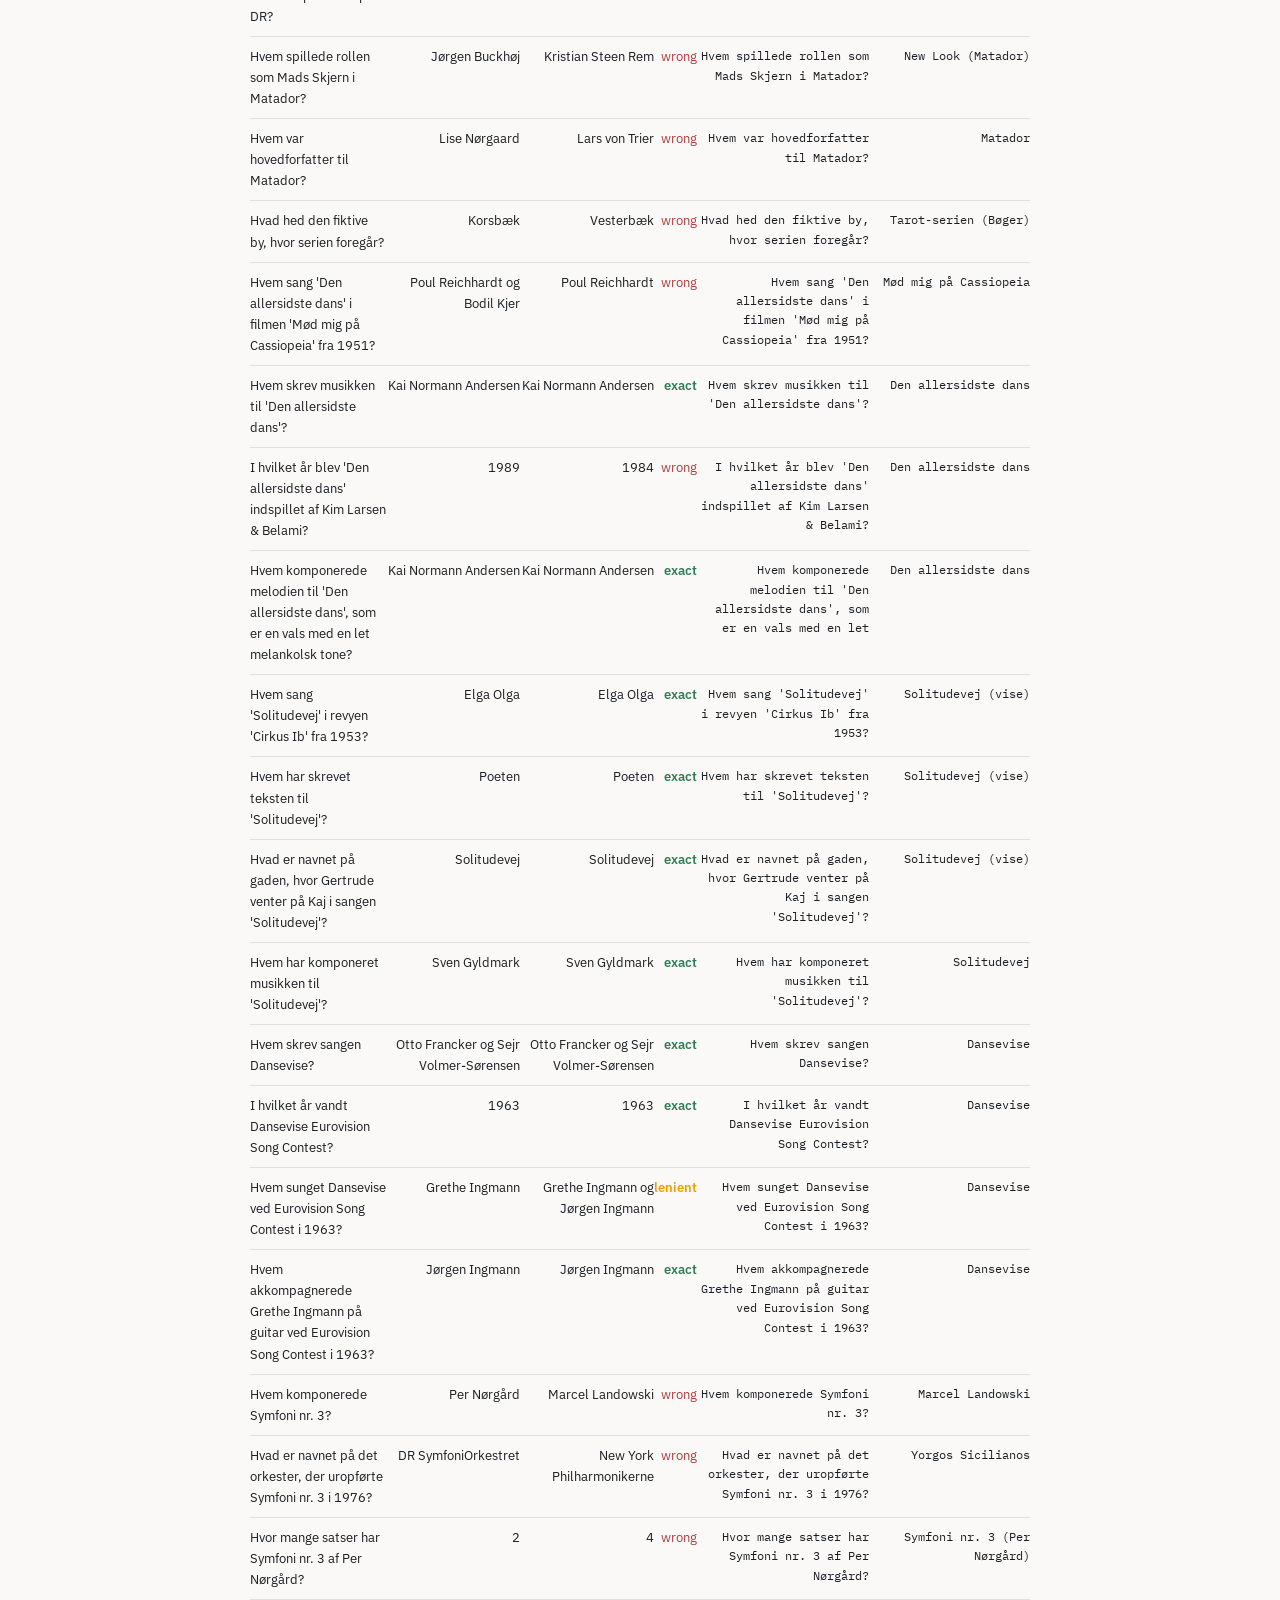
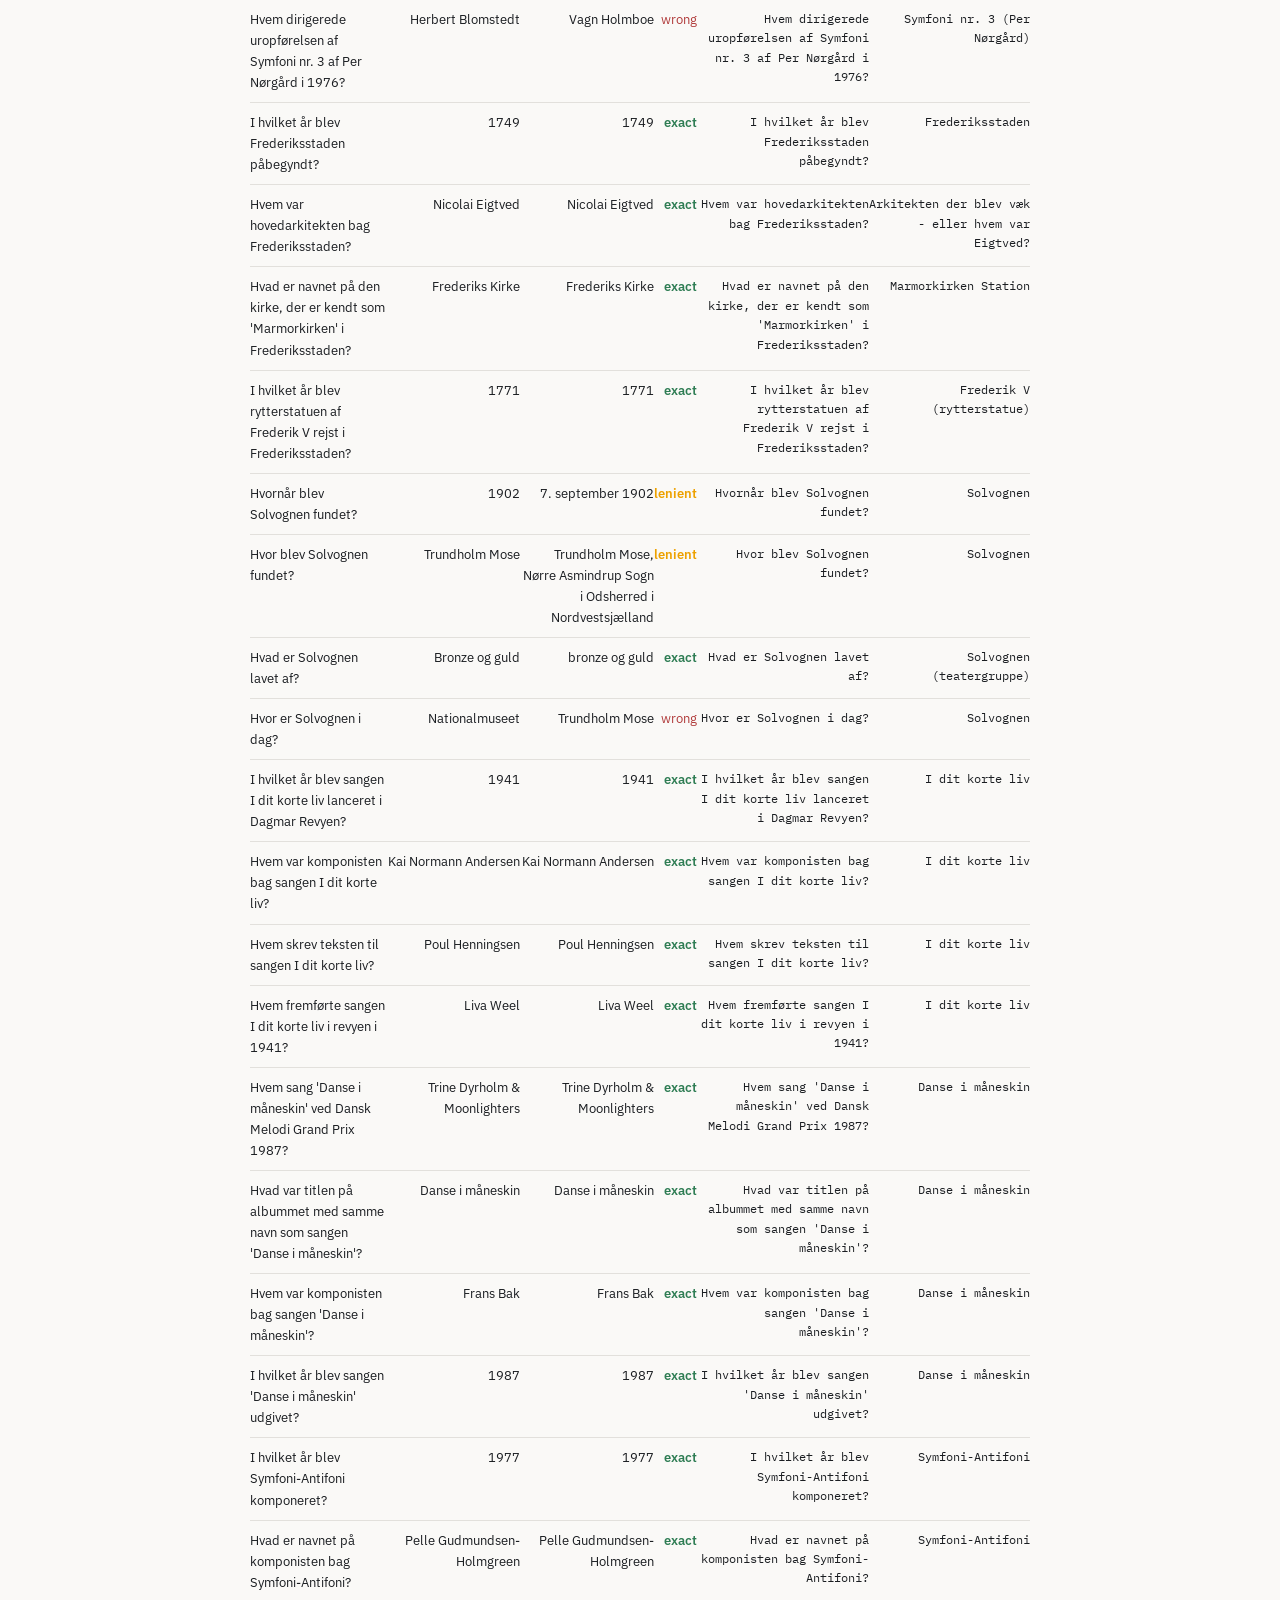
==== commit 3c7dd44e: "Results page 2026-09-06 11:14" ====
--- a/index.html
+++ b/index.html
@@ -16,48 +16,53 @@
 <header id="top">
   <div class="eyebrow">Work sample &middot; for the assessment committee of PhD scholarship 4203, IMADA, SDU &middot; generated <span data-fill="date"></span></div>
   <h1>What one Wikipedia lookup does to DAISY, and what it cannot do</h1>
-  <p class="standfirst">DAISY, the group's quiz on the Danish Culture Canon, measures what a model remembers. Give the same models one
-  lookup in Danish Wikipedia and the quiz measures three separate skills: finding the page, reading it, and knowing when to look.
-  The group's own one-billion-parameter Mimir goes from <span class="num" data-fill="mimirhf_closed_pct"></span> to
-  <span class="num" data-fill="mimirhf_local_pct"></span>, level with a model four times its size, and no model here knows when to look.</p>
+  <p class="standfirst">DAISY, the Danish Foundation Models benchmark on the Danish Culture Canon, measures what a language model
+  remembers. Give the same models one lookup in Danish Wikipedia and it measures three separate skills: finding the page, reading it,
+  and knowing when to look. DFM's own one-billion-parameter Mimir moves from <span class="num" data-fill="mimirhf_closed_pct"></span> to
+  <span class="num" data-fill="mimirhf_local_pct"></span>, level with a model four times its size, and no model tested here knows when to look.</p>
 
   <div class="headline">
-    <div><div class="k">Mimir, from memory</div><div class="v num" data-fill="mimirhf_closed_pct"></div><div class="s">their code path; the paper reports 9.6</div></div>
+    <div><div class="k">Mimir, from memory</div><div class="v num" data-fill="mimirhf_closed_pct"></div><div class="s">official implementation; the paper reports 9.6</div></div>
     <div><div class="k">Mimir, one lookup</div><div class="v num" data-fill="mimirhf_local_pct"></div><div class="s">the question as the query, top three introductions</div></div>
     <div><div class="k">Ceiling of that lookup</div><div class="v num" data-fill="ceil_local_pct"></div><div class="s">questions whose answer was in the fetched text</div></div>
     <div><div class="k">Models that knew when to look</div><div class="v num">0 of 5</div><div class="s">each always searched or never did</div></div>
   </div>
 
-  <p class="byline">By Bolga&ccedil; G&uuml;len, Odense, September 2026. Benchmark, prompt, scorer and model are the Odense NLP group's own
-  (<a href="https://github.com/schneiderkamplab/SDU-Daisy">SDU-Daisy</a>, <a href="https://huggingface.co/danish-foundation-models/DFM-Mimir">DFM Mimir</a>).
-  Code, index builder, every logged answer and the task in the dfm-evals format: <a href="https://github.com/bolgacg/daisy-tools">github.com/bolgacg/daisy-tools</a>.
-  <button class="tour-open" id="tourbtn">Guided tour</button></p>
+  <p class="byline">By Bolga&ccedil; G&uuml;len, Odense, September 2026. Benchmark, prompt, scorer and model come unchanged from the Danish
+  Foundation Models group (<a href="https://github.com/schneiderkamplab/SDU-Daisy">SDU-Daisy</a>, <a href="https://huggingface.co/danish-foundation-models/DFM-Mimir">DFM Mimir</a>).
+  Code, index builder, every logged answer and the dfm-evals task: <a href="https://github.com/bolgacg/daisy-tools">github.com/bolgacg/daisy-tools</a>.
+  <button class="tour-open" id="tourbtn">Replay the tour</button></p>
 </header>
 
-<nav id="contents" aria-label="Chapters"><h2>Chapters</h2><ol></ol></nav>
+<nav id="contents" aria-label="Chapters"><h2>Contents</h2><ol></ol></nav>
 
 <section id="primer" class="chapter">
-  <h2>Five things to know</h2>
-  <ol class="primer">
-    <li><b>DAISY</b> is the group's quiz of short factual questions about the Danish Culture Canon. The 592 public questions are used here; the group's own Mimir score was computed on the same 592.</li>
-    <li><b>From memory</b> means the model answers with nothing but the group's Danish prompt, exactly as in their paper.</li>
-    <li><b>One lookup</b> means the question, as written, is sent to a search over Danish Wikipedia, and the introductions of the top three pages are placed above the prompt. No model writes a query.</li>
-    <li><b>Two search engines</b> are compared: Wikipedia's own search box, which needs every word to match, and a standard ranked index (BM25) built here over the full Danish Wikipedia dump of 1 November 2023.</li>
-    <li>Scores are the group's: <b>exact match</b>, the normalised answer equals the reference. <b>Contains-gold</b> is shown beside it: the reference appears inside the answer.</li>
-  </ol>
+  <h2>Terms and setup</h2>
+  <p>Five small language models are measured on one benchmark under identical conditions: answering from memory, answering after one
+  Wikipedia lookup, and choosing whether to look. Each term below is defined once and used unchanged through the page.</p>
   <dl class="glossary">
-    <dt>Answer recall</dt><dd>How often the reference answer is inside the fetched text. The ceiling of a lookup.</dd>
-    <dt>Reading fidelity</dt><dd>Exact match on the questions where the answer was in the fetched text. Separates "could not find it" from "could not read it".</dd>
-    <dt>Oracle query</dt><dd>The benchmark's hidden subject field used as the search term. The best possible query; a model never sees it.</dd>
-    <dt>Decision</dt><dd>Whether a model told it may search does search, compared with whether its memory was right.</dd>
-    <dt>Prefix attention</dt><dd>Mimir reads the prompt with every token seeing every other token. The common laptop port reads left to right only; a 35-line fix built here restores the trained behaviour.</dd>
+    <dt>DAISY</dt><dd>The benchmark: short factual questions on the Danish Culture Canon, written by the Danish Foundation Models group (DFM). The 592 public questions are used; the published Mimir score was computed on the same 592.</dd>
+    <dt>From memory</dt><dd>The model answers with nothing but the official Danish prompt, exactly as in the DAISY paper.</dd>
+    <dt>One lookup</dt><dd>The question, as written, is sent to a search over Danish Wikipedia, and the introductions of the top three pages are placed above the prompt. No model writes a query.</dd>
+    <dt>Search engines</dt><dd>Two are compared: Wikipedia's own search box, which requires every word to match, and a standard ranked index (BM25) built here over the full Danish Wikipedia dump of 1 November 2023.</dd>
+    <dt>Exact match</dt><dd>The official score: the normalised answer equals the reference answer.</dd>
+    <dt>Contains-gold</dt><dd>A softer score reported beside it: the reference answer appears somewhere inside the model's answer. Used where a published comparison uses it.</dd>
+    <dt>Answer recall</dt><dd>How often the reference answer is inside the fetched text. The ceiling of a lookup: no reader can exceed it.</dd>
+    <dt>Reading fidelity</dt><dd>Exact match restricted to the questions where the answer was in the fetched text. Separates "could not find it" from "could not read it".</dd>
+    <dt>Oracle query</dt><dd>The benchmark's hidden subject field used as the search term. The best possible query; never shown to a model.</dd>
+    <dt>Decision</dt><dd>Whether a model that is allowed to search chooses to search, and whether that choice tracks what its memory can actually deliver. A model with good judgement searches exactly when its memory would fail.</dd>
+    <dt>Prefix attention</dt><dd>Mimir reads the prompt with every token attending to every other token; the common llama.cpp port reads left to right only. A 35-line fix built for this study restores the trained behaviour.</dd>
   </dl>
 </section>
 
 <section id="world" class="chapter">
   <h2>The benchmark and the call</h2>
-  <p>The scholarship call lists three directions: LLM customisation and test-time scaling, agentic behaviour and tool use, and multi-modality. This is a measured study on the second, on the group's own assets end to end, so every number reads against their tables.</p>
-  <details class="prompt"><summary>Their prompt, verbatim (Prompt Template Version 1 in the DAISY paper)</summary>
+  <p>The scholarship call lists three directions: LLM customisation and test-time scaling, agentic behaviour and tool use, and
+  multi-modality. This page is a measured study on the second, run end to end on DFM's own assets, so every number reads directly
+  against the published tables.</p>
+  <p>Every model receives the same prompt, reproduced below from the official evaluation script; the question is inserted at the
+  placeholder in the second-to-last line.</p>
+  <details class="prompt"><summary>The DAISY prompt, verbatim (Prompt Template Version 1 in the DAISY paper)</summary>
     <pre class="prompt">Besvar spørgsmålet med kun det direkte svar, uden forklaring om hvorfor.
 Regelsæt:
 - Svar kun på dansk.
@@ -72,23 +77,19 @@
 </section>
 
 <section id="act1" class="chapter">
-  <h2>The ruler</h2>
-  <p class="lede">Nothing below counts unless the published numbers come back first.</p>
-  <div class="tscroll"><table id="reptable"><thead><tr><th>Their released predictions, rescored here</th><th>EM</th><th>F1</th><th>BLEU</th><th>F1 in paper</th><th>BLEU in paper</th></tr></thead><tbody></tbody></table></div>
-  <p class="note">Same ranking as the paper; the public 592 score a little higher than the full set. Their best model, a 70B Llama, answers one question in four from memory.</p>
+  <h2>Reproduction</h2>
+  <p class="lede">The first step is reproduction: the published DAISY results, recomputed here from the released prediction files and the official scorer, before any new condition is run.</p>
+  <div class="tscroll"><table id="reptable"><thead><tr><th>Released predictions, rescored here</th><th>EM</th><th>F1</th><th>BLEU</th><th>F1 in paper</th><th>BLEU in paper</th></tr></thead><tbody></tbody></table></div>
+  <p class="note">The ranking matches the published table. The released files cover the full question set; restricted to the 592 public questions the scores sit slightly higher (F1 0.277 against the published 0.268 for the largest model). The strongest released model, Llama 3.3 70B, answers 22.5% of the questions from memory.</p>
   <div class="tscroll"><table id="mimirtable"><thead><tr><th>Mimir, the same weights four ways</th><th>EM</th></tr></thead><tbody></tbody></table></div>
-  <p class="note">The official implementation lands within one standard error of the paper. The laptop port reads the prompt left to right only, and that alone costs a third of the score. The group has two DAISY task definitions in public code; under the second, a one-line prompt in the professor's own fork, Mimir answers in full sentences and exact match falls to 1 percent, so the published 9.6 must come from the first, the one in their public evaluation library. That prompt itself exists in two copies that differ by one blank line; the chapter "What goes wrong" measures what that one line does.</p>
-  <h3>The laptop port, fixed</h3>
+  <p class="note">The official implementation lands within one standard error of the published 9.6. The community llama.cpp port reads the prompt left to right only, and that alone costs a third of the score. Two DAISY task definitions exist in public code; under the second, a one-line prompt in the lab's evaluation fork, Mimir answers in full sentences and exact match falls to 1%, so the published 9.6 can only come from the first, the prompt in the public dfm-evals library. That prompt itself exists in two copies that differ by one blank line; chapter 10 measures what that one line does.</p>
+  <h3>The community port, fixed</h3>
   <p><span data-fill="port_fix_note"></span> The change and its checker are in <a href="https://github.com/bolgacg/daisy-tools/tree/master/tools/prefix-run">tools/prefix-run</a>.</p>
-  <div class="controls" id="a1controls">
-    <div class="chips" id="a1chips"></div>
-    <p class="hint"><b>Click a model chip.</b> Exact match from memory; the dotted line is the group's 70B.</p>
-  </div>
   <figure>
     <div class="viz-root" id="a1chart"></div>
-    <figcaption><b>What you see:</b> exact match from memory, one bar per model. <b>How to read it:</b> a bar at 5 is about 30 questions right. <b>Take away:</b> <span data-fill="a1_take"></span></figcaption>
+    <figcaption><b>What you see:</b> exact match from memory, one bar per model. <b>How to read it:</b> a bar at 5% is about 30 questions answered exactly. <b>Take away:</b> <span data-fill="a1_take"></span></figcaption>
   </figure>
-  <div class="verdict"><p><strong>The ruler is right, and the common way of running Mimir is not.</strong> <span data-fill="a1_verdict"></span></p></div>
+  <div class="verdict"><p><strong>The ruler holds, and the common way of running Mimir does not.</strong> <span data-fill="a1_verdict"></span></p></div>
   <p class="handover">Memory is thin for every small model. What does one lookup add, and what limits it?</p>
 </section>
 
@@ -97,7 +98,7 @@
   <p class="lede">A lookup has two ceilings, how often the right text is fetched and how faithfully it is read, and the first turned out to be the one that mattered.</p>
   <div class="controls" id="a2controls">
     <div class="chips" id="a2chips"></div>
-    <p class="hint"><b>Click a search engine.</b> Grey band: how often the answer was in the fetched text. Bars: what each model scored with it.</p>
+    <p class="hint"><b>Select a search engine.</b> Grey band: how often the answer was in the fetched text. Bars: what each model scored with it.</p>
   </div>
   <figure>
     <div class="viz-root" id="a2chart"></div>
@@ -106,7 +107,7 @@
   <h3>Where the 592 questions go</h3>
   <div class="controls" id="deccontrols">
     <div class="chips" id="decchips"></div>
-    <p class="hint"><b>Click a model.</b> Top row: where the answer was. Bottom row: what the model did with it. Same width, same questions.</p>
+    <p class="hint"><b>Select a model.</b> Top row: where the answer was. Bottom row: what the model did with it. Same width, same questions.</p>
   </div>
   <figure>
     <div class="viz-root" id="decchart"></div>
@@ -122,19 +123,19 @@
 </section>
 
 <section id="act3" class="chapter">
-  <h2>The decision</h2>
+  <h2>Deciding when to look</h2>
   <p class="lede">Always searching is a retrieval pipeline; never searching is a closed book. The useful behaviour is in between.</p>
   <div class="controls" id="a3controls">
     <div class="chips" id="a3models"></div>
     <div class="chips small" id="a3variants"></div>
-    <p class="hint"><b>Click a model, then a variant.</b> The tiles count its decisions against its own record from memory. <b>Click a tile</b> to list those questions below.</p>
+    <p class="hint"><b>Select a model, then a variant.</b> The tiles count its decisions against its own record from memory. <b>Click a tile</b> to list those questions below.</p>
   </div>
   <div class="tiles" id="tiles"></div>
   <p class="note" id="tilenote"></p>
   <div class="verdict"><p><strong>No model in this study made the decision the call describes.</strong> <span data-fill="a3_verdict"></span></p></div>
   <div class="warnbox">
     <h3>Why the score cannot yet test the decision</h3>
-    <p>When memory is right on 3 to 8 percent of questions, "always search" is close to the best policy, so a high rate of searching when wrong is not judgement. What can be measured now is the bluff: a model claiming to know when it does not.</p>
+    <p>When memory is right on 3 to 8% of questions, "always search" is close to the best policy, so a high rate of searching when wrong is not judgement. What can be measured now is the bluff: a model claiming to know when it does not.</p>
   </div>
   <div class="tscroll"><table id="asktable"><thead><tr><th>Model</th><th>Variant</th><th>Own queries</th><th>First hit was the subject page</th><th>EM with own query</th><th>EM on fallback</th></tr></thead><tbody></tbody></table></div>
   <p class="note"><span data-fill="ask_note"></span></p>
@@ -149,18 +150,18 @@
 </section>
 
 <section id="asked" class="chapter">
-  <h2>Questions asked along the way</h2>
-  <p class="lede">The questions the author was asked while building this, in order. A reader will have the same ones.</p>
+  <h2>Questions and answers</h2>
+  <p class="lede">Questions asked by readers of earlier drafts, answered in order. A new reader is likely to have the same ones.</p>
   <div id="asked-first">
-  <h3>What do you mean by reading the prompt one way versus both ways?</h3>
-  <p>A model normally reads a prompt one token at a time and each token can only use the tokens before it, because that is how it writes. Mimir was trained so that, while reading the question, every token may also use the tokens after it; only the answer is written left to right. The laptop port supports the first mode only. Same weights: <span class="num" data-fill="q_causal"></span> read the wrong way, <span class="num" data-fill="mimirhf_closed_pct"></span> read the right way.</p>
+  <h3>What does reading the prompt one way versus both ways mean?</h3>
+  <p>A model normally reads a prompt one token at a time, and each token can only use the tokens before it, because that is how it writes. Mimir was trained so that, while reading the question, every token may also use the tokens after it; only the answer is written left to right. The community port supports the first mode only. Same weights: <span class="num" data-fill="q_causal"></span> read the wrong way, <span class="num" data-fill="mimirhf_closed_pct"></span> read the right way.</p>
   </div>
   <h3>How good is <span data-fill="mimirhf_local_pct"></span>?</h3>
   <p><span data-fill="q_how_good"></span></p>
   <h3>Is "Mimir reads, another model asks" two models combined?</h3>
   <p><span data-fill="q_two_models"></span></p>
   <h3>Why a development slice of 150, and why 592 rather than the paper's 741?</h3>
-  <p>Ideas were tried on a fixed slice of 150 questions and final numbers run on all 592, so nothing was tuned on the test set; the slice ran three points high, inside its error bar. 592 is the whole public benchmark: 149 of the paper's 741 were withheld without answers, and the group's own Mimir number was computed on the 592 too.</p>
+  <p>Ideas were tried on a fixed slice of 150 questions and final numbers run on all 592, so nothing was tuned on the test set; the slice ran three points high, inside its error bar. 592 is the whole public benchmark: 149 of the paper's 741 were withheld without answers, and the published Mimir number was computed on the 592 too.</p>
   <h3>Was writing the search query part of the test?</h3>
   <p><span data-fill="q_query"></span></p>
   <h3>What would a second retrieval step do?</h3>
@@ -183,24 +184,24 @@
 
 <section id="field" class="chapter">
   <h2>Other benchmarks</h2>
-  <p class="lede">The same models on the group's other Danish test and on two English ones, next to the published rows.</p>
-  <h3>Their reading benchmark, their protocol</h3>
-  <p>Multi Wiki QA: 2,048 Danish Wikipedia passages, each with a question answerable from the passage, scored with their code. No lookup here; the passage is given. This is reading alone.</p>
+  <p class="lede">The same models on DFM's reading benchmark and on two English benchmarks, next to the published rows.</p>
+  <h3>Multi Wiki QA, the dfm-evals protocol</h3>
+  <p>Multi Wiki QA: 2,048 Danish Wikipedia passages, each with a question answerable from the passage, scored with the official code. No lookup here; the passage is given, so this isolates reading.</p>
   <div class="tscroll"><table id="mwqatable"><thead><tr><th>Model</th><th>Exact match</th><th>F1</th><th>Seconds per question</th></tr></thead><tbody></tbody></table></div>
   <p class="note"><span data-fill="mwqa_note"></span></p>
   <h3>English comparisons</h3>
   <ul class="limits">
-    <li><b>Same questions and passages as a published paper.</b> Self-RAG (arXiv 2310.11511) released its 1,399 long-tail PopQA questions with the passages its retriever fetched; the two small readers here got exactly those passages. <span data-fill="popqa_text"></span>
+    <li><b>Same questions and passages as a published paper.</b> Self-RAG (arXiv 2310.11511) released its 1,399 long-tail PopQA questions with the passages its retriever fetched; the readers here received exactly those passages. <span data-fill="popqa_text"></span>
       <div class="tscroll"><table id="popqatable"><thead><tr><th>Reader on the Self-RAG passages (contains-gold)</th><th>No passages</th><th>Top 5</th><th>Top 10</th></tr></thead><tbody></tbody></table></div></li>
     <li><b>Same model, English.</b> Search-R1 (arXiv 2503.09516) reports Qwen2.5-3B on PopQA at 10.8 direct and 38.7 with retrieval; here the same model, contains-gold, goes from <span class="num" data-fill="qwen_closed_len"></span> to <span class="num" data-fill="qwen_local_len"></span> with one lookup. The Danish start is lower and the lift larger, because these questions were written from Wikipedia pages.</li>
     <li><b>English open-domain QA</b> systems trained for the task with far larger models score 44 to 64 exact match on Natural Questions (RAG, Fusion-in-Decoder, Atlas). Untrained 1B and 4B models at <span class="num" data-fill="mimirhf_local_pct"></span> here sit in that band; the tasks differ, so this is a placement, not a comparison.</li>
-    <li><b>Adaptive retrieval</b> (Mallen et al., arXiv 2212.10511) pays only when memory is worth something. Here memory is right on 1 to 8 percent, so always retrieving is the best policy, although token log-probabilities predict correctness well (AUROC 0.83 to 0.91).</li>
+    <li><b>Adaptive retrieval</b> (Mallen et al., arXiv 2212.10511) pays only when memory is worth something. Here memory is right on 1 to 8% of questions, so always retrieving is the best policy, although token log-probabilities predict correctness well (AUROC 0.83 to 0.91).</li>
     <li><b>No published Danish retrieval-augmented QA number exists</b> as far as the literature sweep found. These tables are the first.</li>
   </ul>
 </section>
 
 <section id="failures" class="chapter">
-  <h2>What goes wrong</h2>
+  <h2>Sources of error</h2>
   <p class="lede">A model that does not know names the same famous thing. The three most repeated answers per run:</p>
   <div class="tscroll"><table id="deftable"><thead><tr><th>Model</th><th>Condition</th><th>Most repeated answers (count)</th><th>Share of rows</th></tr></thead><tbody></tbody></table></div>
   <div class="tscroll"><table id="typetable"><thead><tr><th>Model</th><th>Condition</th><th>Years (141)</th><th>Other numbers (52)</th><th>Names and titles (399)</th></tr></thead><tbody></tbody></table></div>
@@ -210,7 +211,7 @@
   <div class="tscroll"><table id="noisetable"><thead><tr><th>What</th><th>Questions</th><th>Effect on the score</th></tr></thead><tbody></tbody></table></div>
   <p class="note"><b>Click a row</b> to list those questions in the browser above.</p>
   <h3>Two copies of the prompt</h3>
-  <p>The group's prompt exists twice in their public code, and the two copies differ by one blank line. The evaluation script in the SDU-Daisy repository starts the prompt with a newline and puts two blank lines before the question; the copy in their evaluation library puts one. The tokenizer turns the blank lines into a single token, a different one in each copy, so every prompt differs by exactly one token. On 60 questions with the same model and greedy decoding, that one token rewrote 13 answers while the exact-match score did not move. Two answers the tokens changed: the composer of Drømmeland went from Carl Nielsen to Jens Christian Dahl, the author of Enten-Eller from Jens Peter Jacobsen to Herman Bang, both wrong before and after. The lesson for anyone comparing runs: a 592-question exact-match quiz cannot see a change that rewrites a fifth of the answers, and a diff of the prompt bytes can. This page's harness uses the script's copy for every row; the check in their own framework uses the library's copy, and the two land within half a point on the same model (66.0 against 65.7).</p>
+  <p>The DAISY prompt exists twice in public code, and the two copies differ by one blank line. The evaluation script in the SDU-Daisy repository starts the prompt with a newline and puts two blank lines before the question; the copy in the dfm-evals library puts one. The tokenizer turns the blank lines into a single token, a different one in each copy, so every prompt differs by exactly one token. On 60 questions with the same model and greedy decoding, that one token rewrote 13 answers while the exact-match score did not move. Two answers the token changed: the composer of Drømmeland went from Carl Nielsen to Jens Christian Dahl, the author of Enten-Eller from Jens Peter Jacobsen to Herman Bang, both wrong before and after. The conclusion for anyone comparing runs: a 592-question exact-match benchmark cannot see a change that rewrites a fifth of the answers, and a byte-level diff of the prompt can. The harness behind this page uses the script's copy for every row; the check in the dfm-evals framework uses the library's copy, and the two land within half a point on the same model (66.0 against 65.7).</p>
 </section>
 
 <section id="speed" class="chapter">
@@ -226,9 +227,9 @@
   <ul class="limits" id="toolslist">
     <li><b>The harness</b> (daisy_tools/runner.py): every condition on this page, against any OpenAI-compatible server, logging prompt, answer, query, fetched pages, tokens and seconds per question, resumable by question id.</li>
     <li><b>The offline index</b> (scripts/build_localwiki.py): the full Danish Wikipedia dump of 1 November 2023 in a SQLite full-text index with BM25 ranking, 0.9 GB, built in about twenty minutes.</li>
-    <li><b>The task in their format</b> (dfm_evals_task/): DAISY with one lookup and DAISY with the lookup as a tool, as Inspect AI tasks that keep their prompt, decoding and scorer; run.sh runs everything in one command.</li>
+    <li><b>The task in the dfm-evals format</b> (dfm_evals_task/): DAISY with one lookup and DAISY with the lookup as a tool, as Inspect AI tasks that keep the official prompt, decoding and scorer; run.sh runs everything in one command.</li>
     <li><b>The official-path runner</b> (scripts/mimir_official.py): Mimir through the transformers implementation with the prompt read in both directions, the reference every other Mimir number is checked against.</li>
-    <li><b>The prefix-mode driver and patch</b> (tools/prefix-run/): the community llama.cpp port made to read the prompt the way Mimir was trained, first through the public API without touching llama.cpp, then as a fifteen-line change to the port itself.</li>
+    <li><b>The prefix-mode driver and patch</b> (tools/prefix-run/): the community llama.cpp port made to read the prompt the way Mimir was trained, first through the public API without touching llama.cpp, then as a 35-line change to llama.cpp itself.</li>
     <li><b>The page builder</b> (scripts/build_page_data.py): every number on this page is computed from the logged answers; nothing is typed in.</li>
   </ul>
 </section>
@@ -236,31 +237,31 @@
 <section id="modelcard" class="chapter">
   <h2>Model card</h2>
   <div class="tscroll"><table id="cardtable"><thead><tr><th>Model</th><th>Parameters</th><th>Weights used</th><th>EM from memory</th><th>EM, one lookup</th></tr></thead><tbody></tbody></table></div>
-  <p><b>Nothing was trained.</b> Four models run quantised through llama.cpp; Mimir runs in the official implementation at half precision with prefix attention. Greedy decoding, at most 64 new tokens, the group's prompt, each model's chat template, three introductions of at most 900 characters, the group's scorer unmodified, one GeForce GTX 1060 with six gigabytes.</p>
-  <p><b>Is it any good?</b> As a measurement, yes: it reproduces the group's ranking on their files and their Mimir number on their code path. As a system, a one-billion-parameter Danish model with one lookup answers two thirds of this quiz exactly.</p>
+  <p><b>Nothing was trained.</b> Four models run quantised through llama.cpp; Mimir runs in the official implementation at half precision with prefix attention. Greedy decoding, at most 64 new tokens, the official prompt, each model's chat template, three introductions of at most 900 characters, the official scorer unmodified, one GeForce GTX 1060 with six gigabytes.</p>
+  <p><b>Is it any good?</b> As a measurement, yes: it reproduces the published ranking on the released files and the published Mimir number on the official code path. As a system, a one-billion-parameter Danish model with one lookup answers two thirds of this benchmark exactly.</p>
 </section>
 
 <section id="limits" class="chapter">
   <h2>Limits</h2>
   <ul class="limits">
-    <li>592 questions: the 95 percent interval on a score near 65 is about plus or minus 4 points.</li>
+    <li>592 questions: the 95% interval on a score near 65 is about plus or minus 4 points.</li>
     <li>The questions were written from Wikipedia pages, so the score says how well pages are found and read, not how the models do on facts outside Wikipedia.</li>
     <li>One index, one snapshot, one query rule, three introductions of 900 characters, one run at temperature zero.</li>
     <li>The decision table cannot separate judgement from "always search" at this level of memory.</li>
-    <li>No fine-tuning. The group's method, reinforcement learning on tool calls, is the natural next step.</li>
+    <li>No fine-tuning. The training route named in the call, reinforcement learning on tool calls, is the natural next step.</li>
   </ul>
 </section>
 
 <section id="coda" class="chapter">
   <h2>Run it yourself</h2>
-  <p>The lookup is a task in the group's own evaluation format (Inspect AI, as in dfm-evals). One command runs everything and prints the table; their viewer then shows every question, fetched text, answer and score.</p>
+  <p>The lookup is a task in the dfm-evals format (Inspect AI). One command runs everything and prints the table; the Inspect viewer then shows every question, fetched text, answer and score.</p>
   <pre class="prompt">git clone https://github.com/bolgacg/daisy-tools && cd daisy-tools
-bash run.sh                # index (20 min the first time), weights, server, their task and ours, the table
+bash run.sh                # index (20 min the first time), weights, server, the daisy task and the lookup task, the table
 .venv-inspect/bin/inspect view --log-dir results/inspect</pre>
   <p><span data-fill="inspect_check"></span></p>
   <h2>How this was built</h2>
-  <p>Their repository and dataset were pulled on 3 September 2026. A Python harness runs each condition against a local server and logs prompt, output, query, fetched titles, tokens and timing for every question; a second script scores every file with the group's metric code and writes the data behind this page. Two nights on a second-hand desktop.</p>
-  <footer>Every number on this page is generated by the build script from the logged runs and the group's published files, as at <span data-fill="date"></span>. Sources: SDU-Daisy (MIT), the DAISY paper (arXiv 2601.19930), the DFM Mimir paper (arXiv 2608.13517), the Danish Wikipedia dump of 1 November 2023 (CC BY-SA), the Danish Wikipedia API.</footer>
+  <p>The SDU-Daisy repository and dataset were pulled on 3 September 2026. A Python harness runs each condition against a local server and logs prompt, output, query, fetched titles, tokens and timing for every question; a second script scores every file with the official metric code and writes the data behind this page. Two nights on a second-hand desktop.</p>
+  <footer>Every number on this page is generated by the build script from the logged runs and the published files, as at <span data-fill="date"></span>. Sources: SDU-Daisy (MIT), the DAISY paper (arXiv 2601.19930), the DFM Mimir paper (arXiv 2608.13517), the Danish Wikipedia dump of 1 November 2023 (CC BY-SA), the Danish Wikipedia API.</footer>
 </section>
 
 </div>
--- a/page.css
+++ b/page.css
@@ -85,7 +85,24 @@
 /* chapters */
 #contents{border:1px solid var(--rule);padding:12px 18px;margin:8px 0 26px}
 #contents h2{font:500 11px/1 var(--mono);letter-spacing:.14em;text-transform:uppercase;color:var(--faint);margin:0 0 10px}
-#contents ol{margin:0;padding:0 0 0 1.4em;columns:2;column-gap:28px;font-size:14px;line-height:1.7} #contents a{color:var(--ink);text-decoration:none} #contents a:hover{color:var(--accent)}
+#contents ol{margin:0;padding:0;list-style:none;display:grid;grid-template-columns:repeat(3,1fr);grid-auto-flow:column;grid-template-rows:repeat(5,auto);gap:7px 26px;font-size:14px;line-height:1.5}
+#contents a{color:var(--accent);text-decoration:underline;text-decoration-thickness:1px;text-underline-offset:3px;text-decoration-color:var(--rule)}
+#contents a:hover{text-decoration-color:var(--accent)}
 section.chapter{border-top:1px solid var(--rule);padding-top:18px;margin-top:34px}
-.chlabel{font:500 11px/1 var(--mono);letter-spacing:.14em;text-transform:uppercase;color:var(--accent);margin:0 0 6px}
-@media (max-width:600px){ #contents ol{columns:1} }
+@media (max-width:600px){ #contents ol{grid-auto-flow:row;grid-template-columns:1fr;grid-template-rows:none} }
+
+/* four equal headline cells (was an unbalanced flex row) */
+.headline{display:grid;grid-template-columns:repeat(4,1fr);gap:0;padding:0;border:1px solid var(--rule);background:var(--panel)}
+.headline>div{min-width:0;padding:16px 18px;border-left:1px solid var(--rule)}
+.headline>div:first-child{border-left:none}
+@media (max-width:700px){
+  .headline{grid-template-columns:1fr 1fr}
+  .headline>div:nth-child(3){border-left:none}
+  .headline>div:nth-child(3),.headline>div:nth-child(4){border-top:1px solid var(--rule)}
+}
+/* chapter number inside the heading */
+h2 .chno{font:500 16px/1 var(--mono);color:var(--accent)}
+#contents .cno{font:500 12px/1 var(--mono);color:var(--faint);margin-right:2px}
+/* selected chips are filled, so the active state is unmistakable */
+.chip.on{background:var(--accent);color:#fff;border-color:var(--accent);box-shadow:none}
+.chip.on:hover{color:#fff}
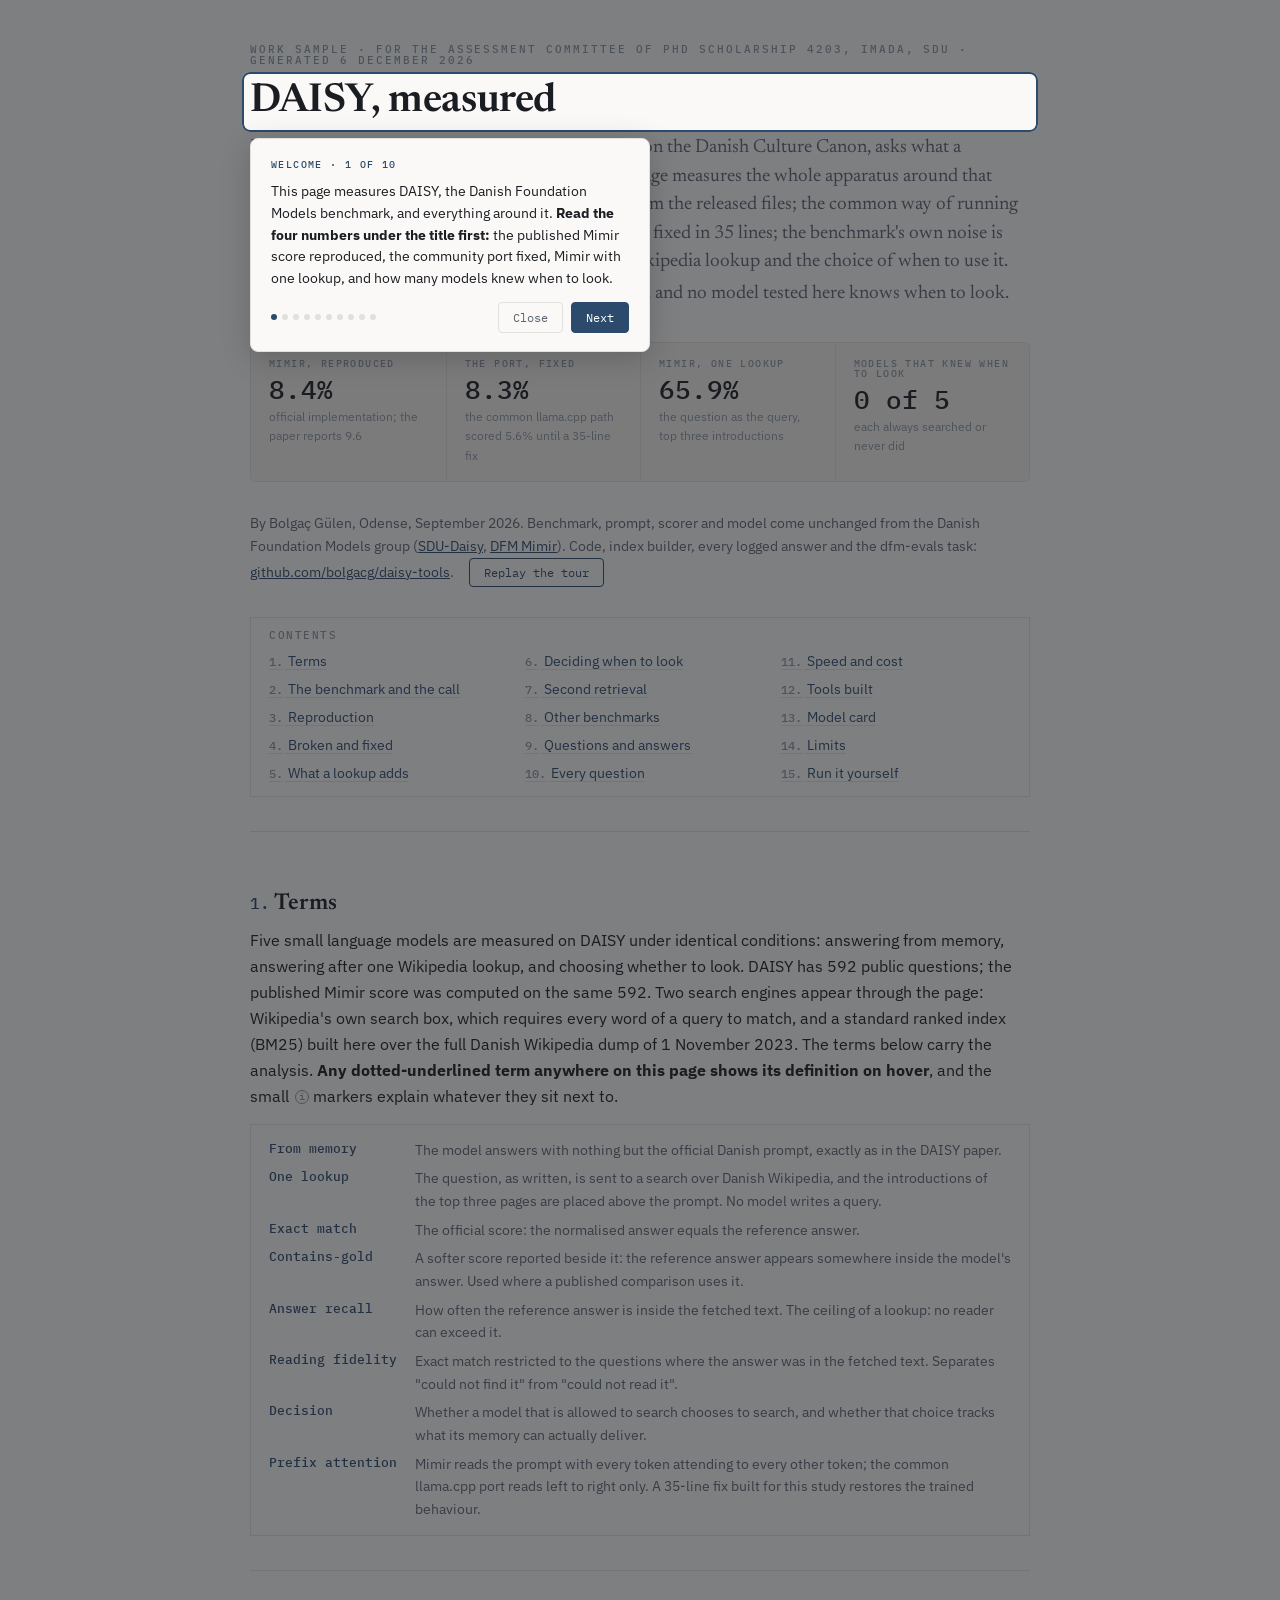
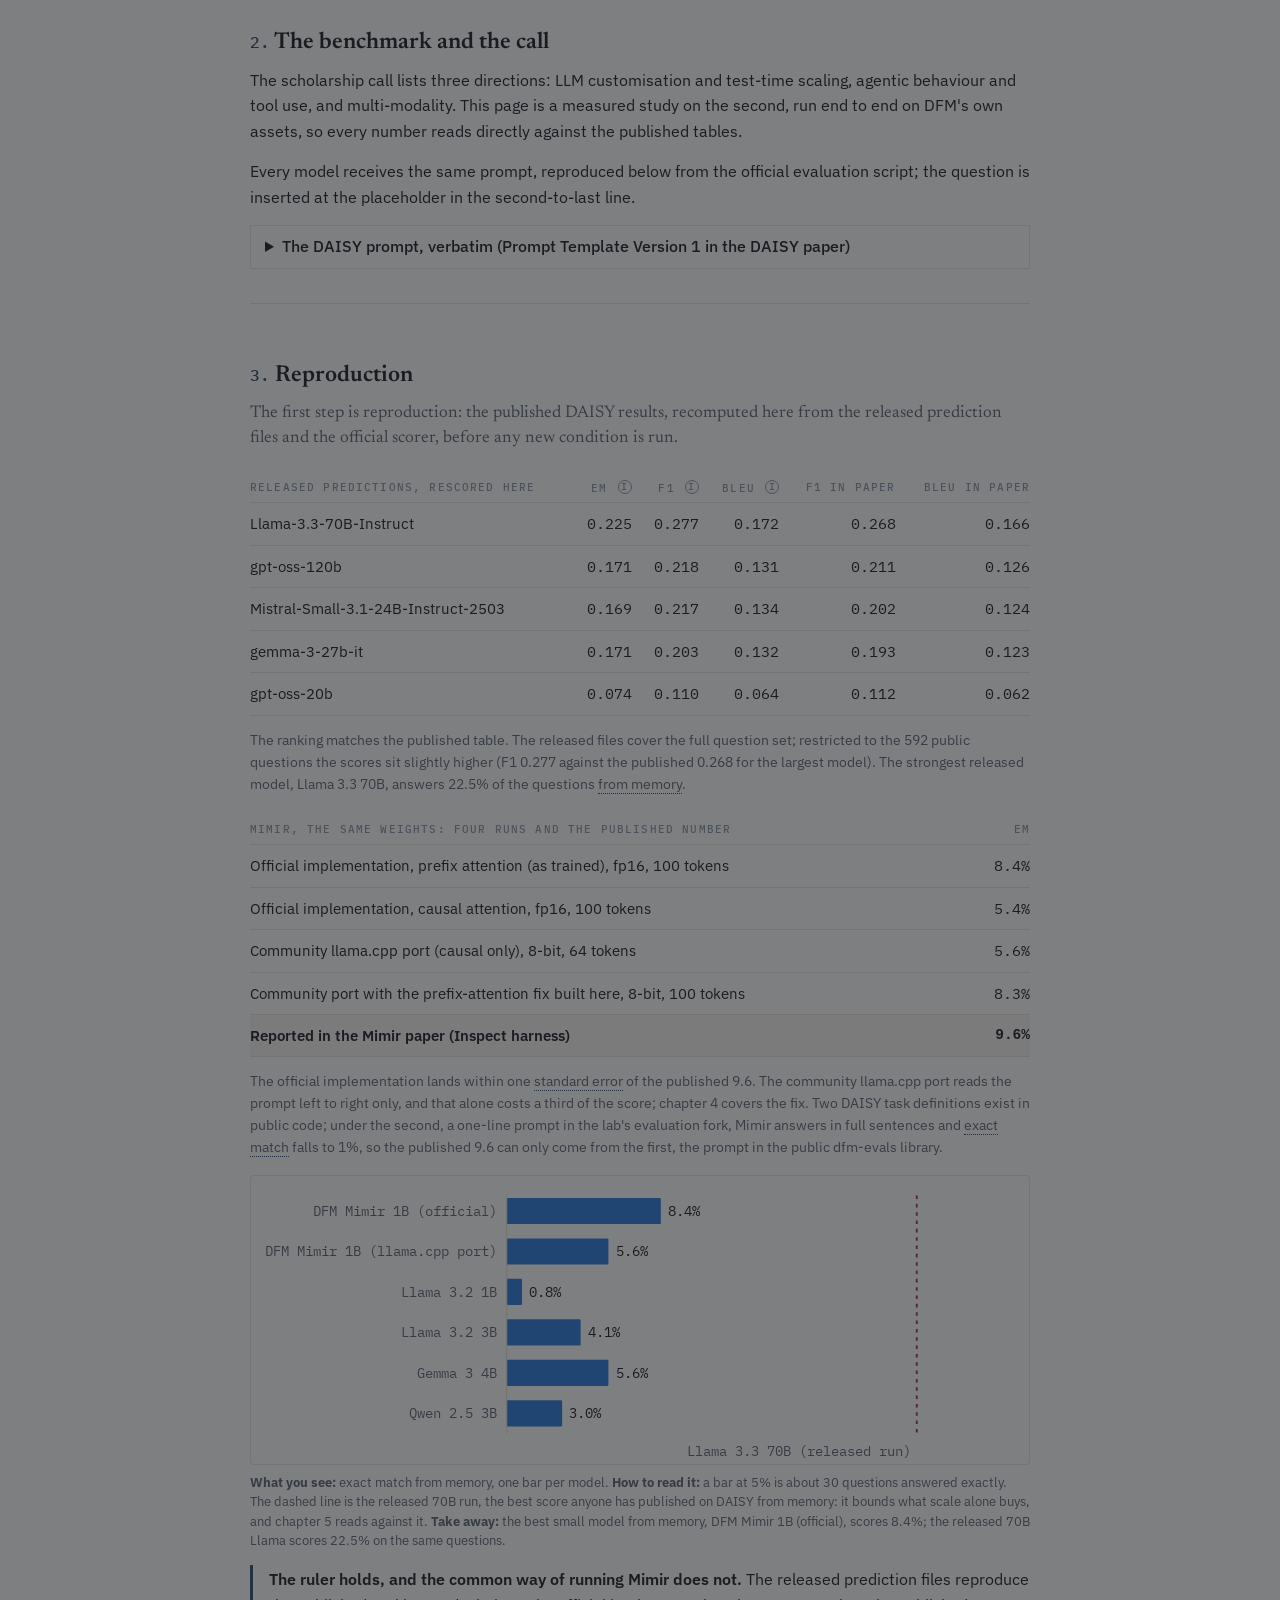
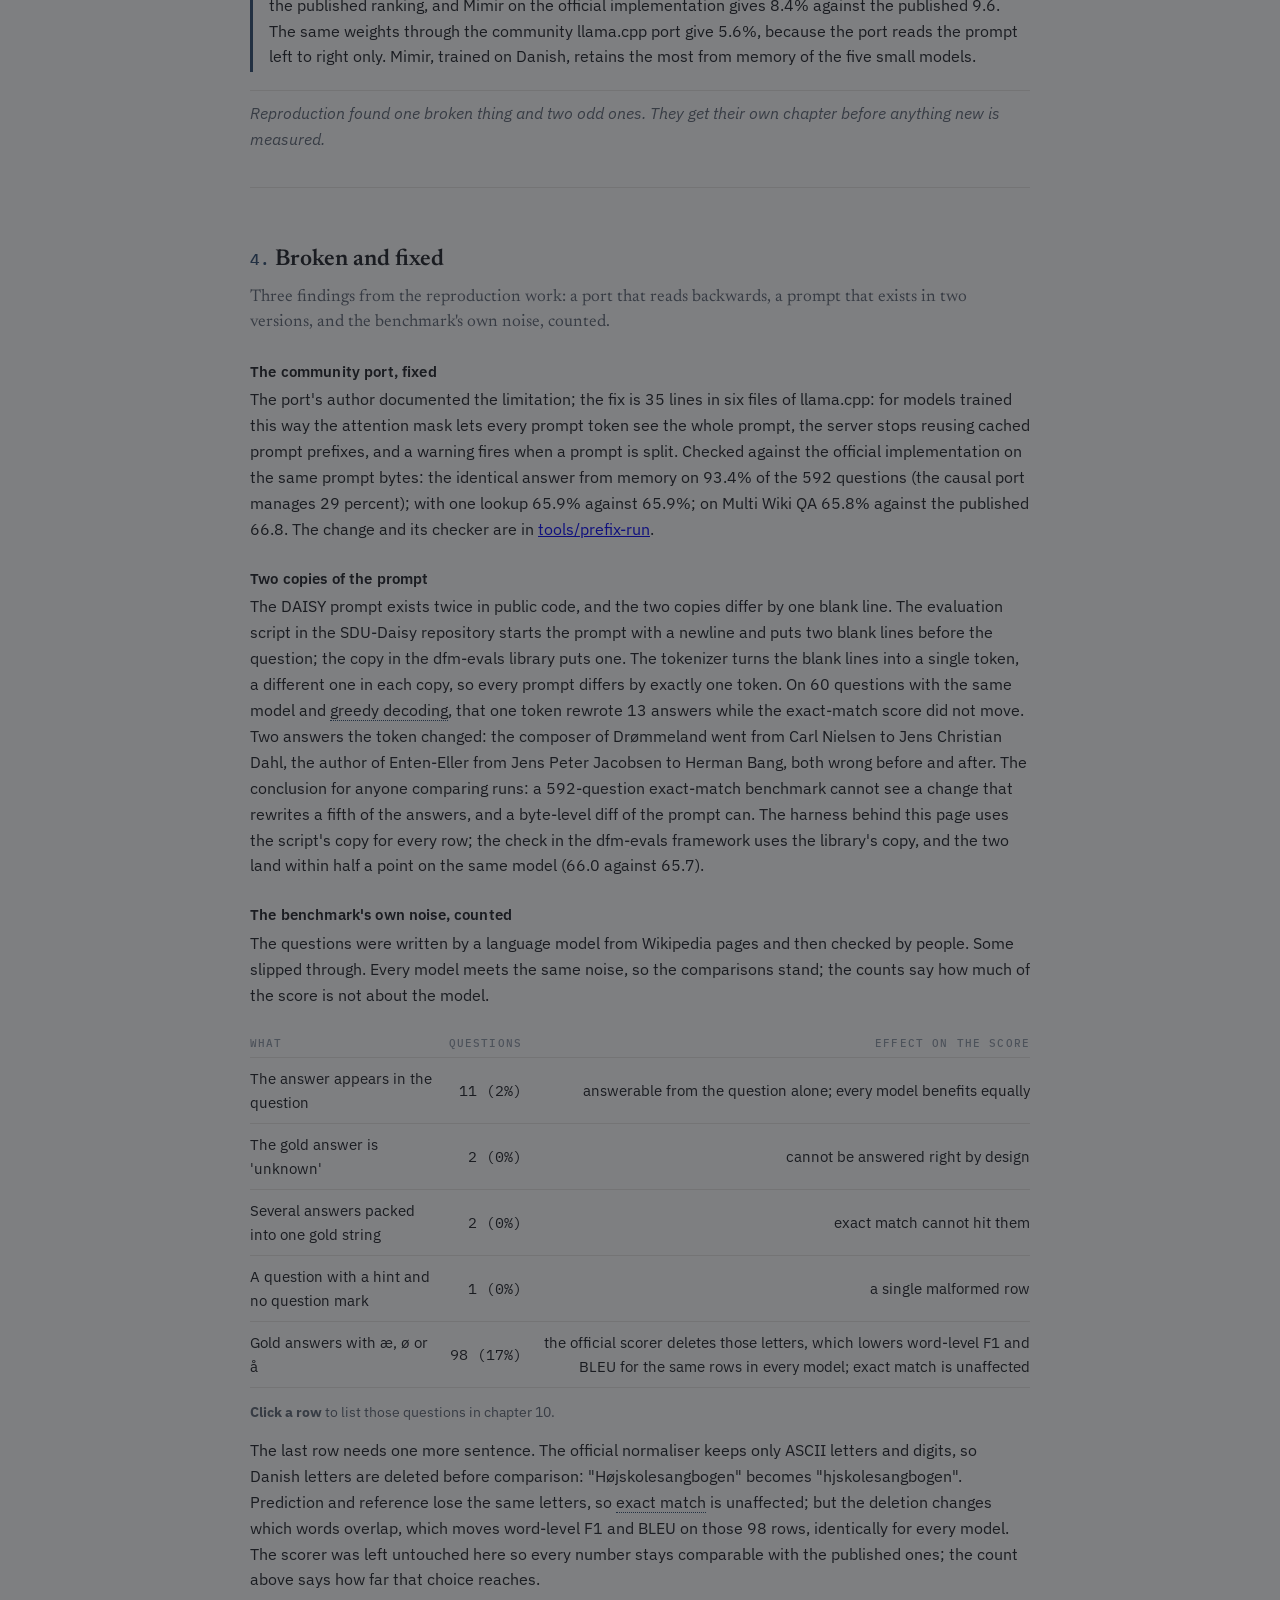
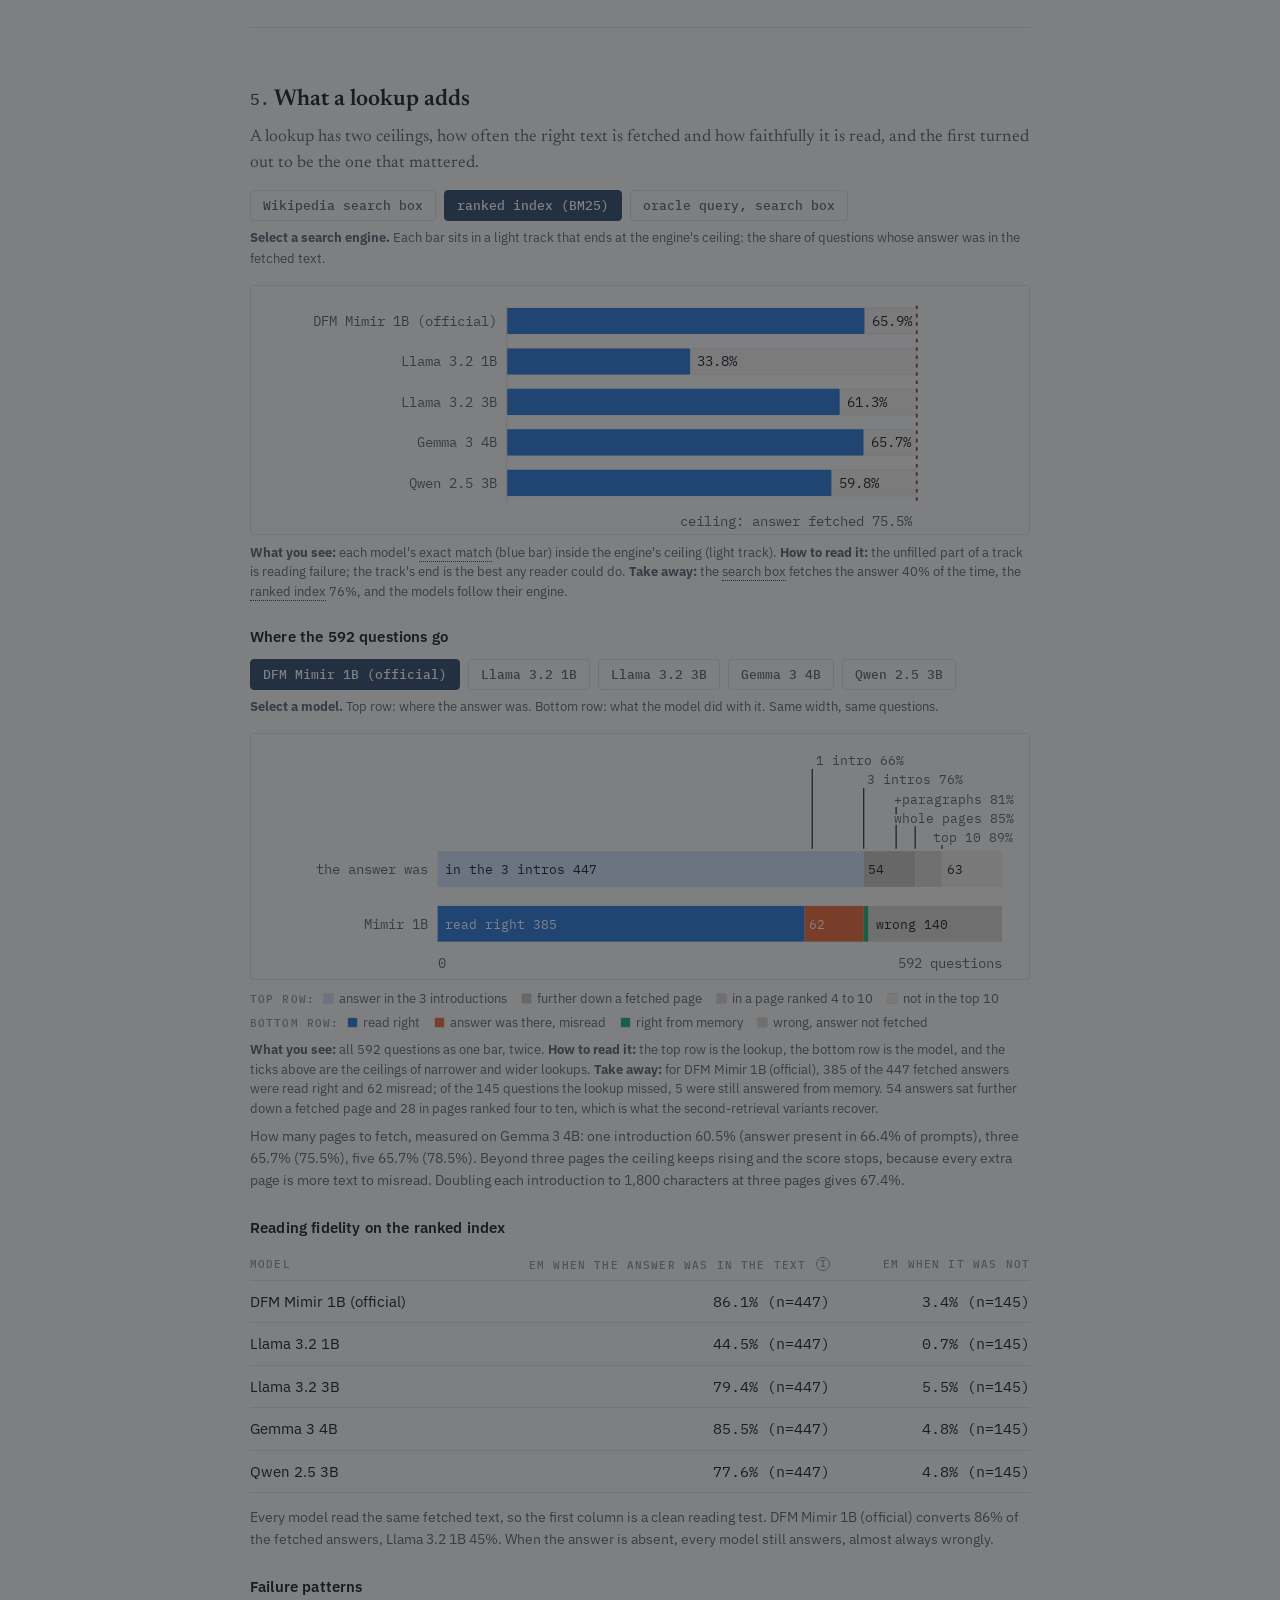
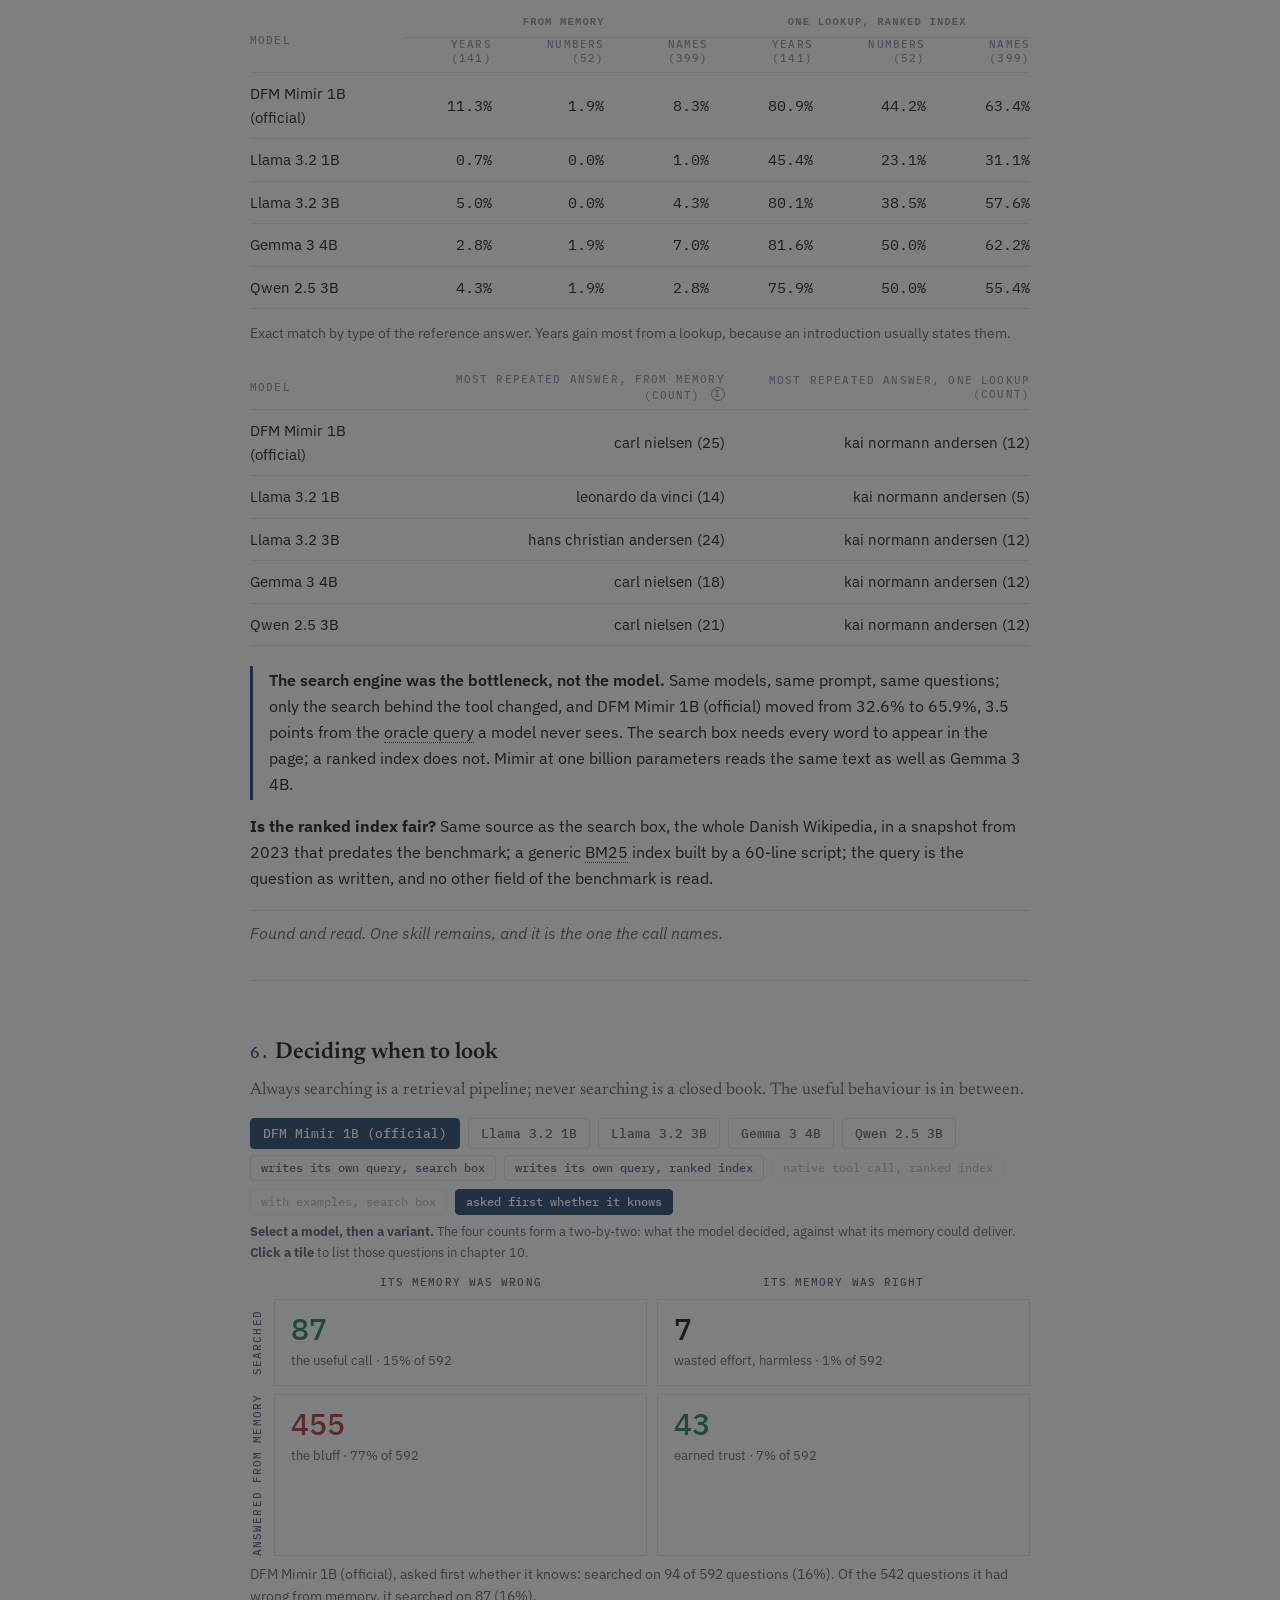
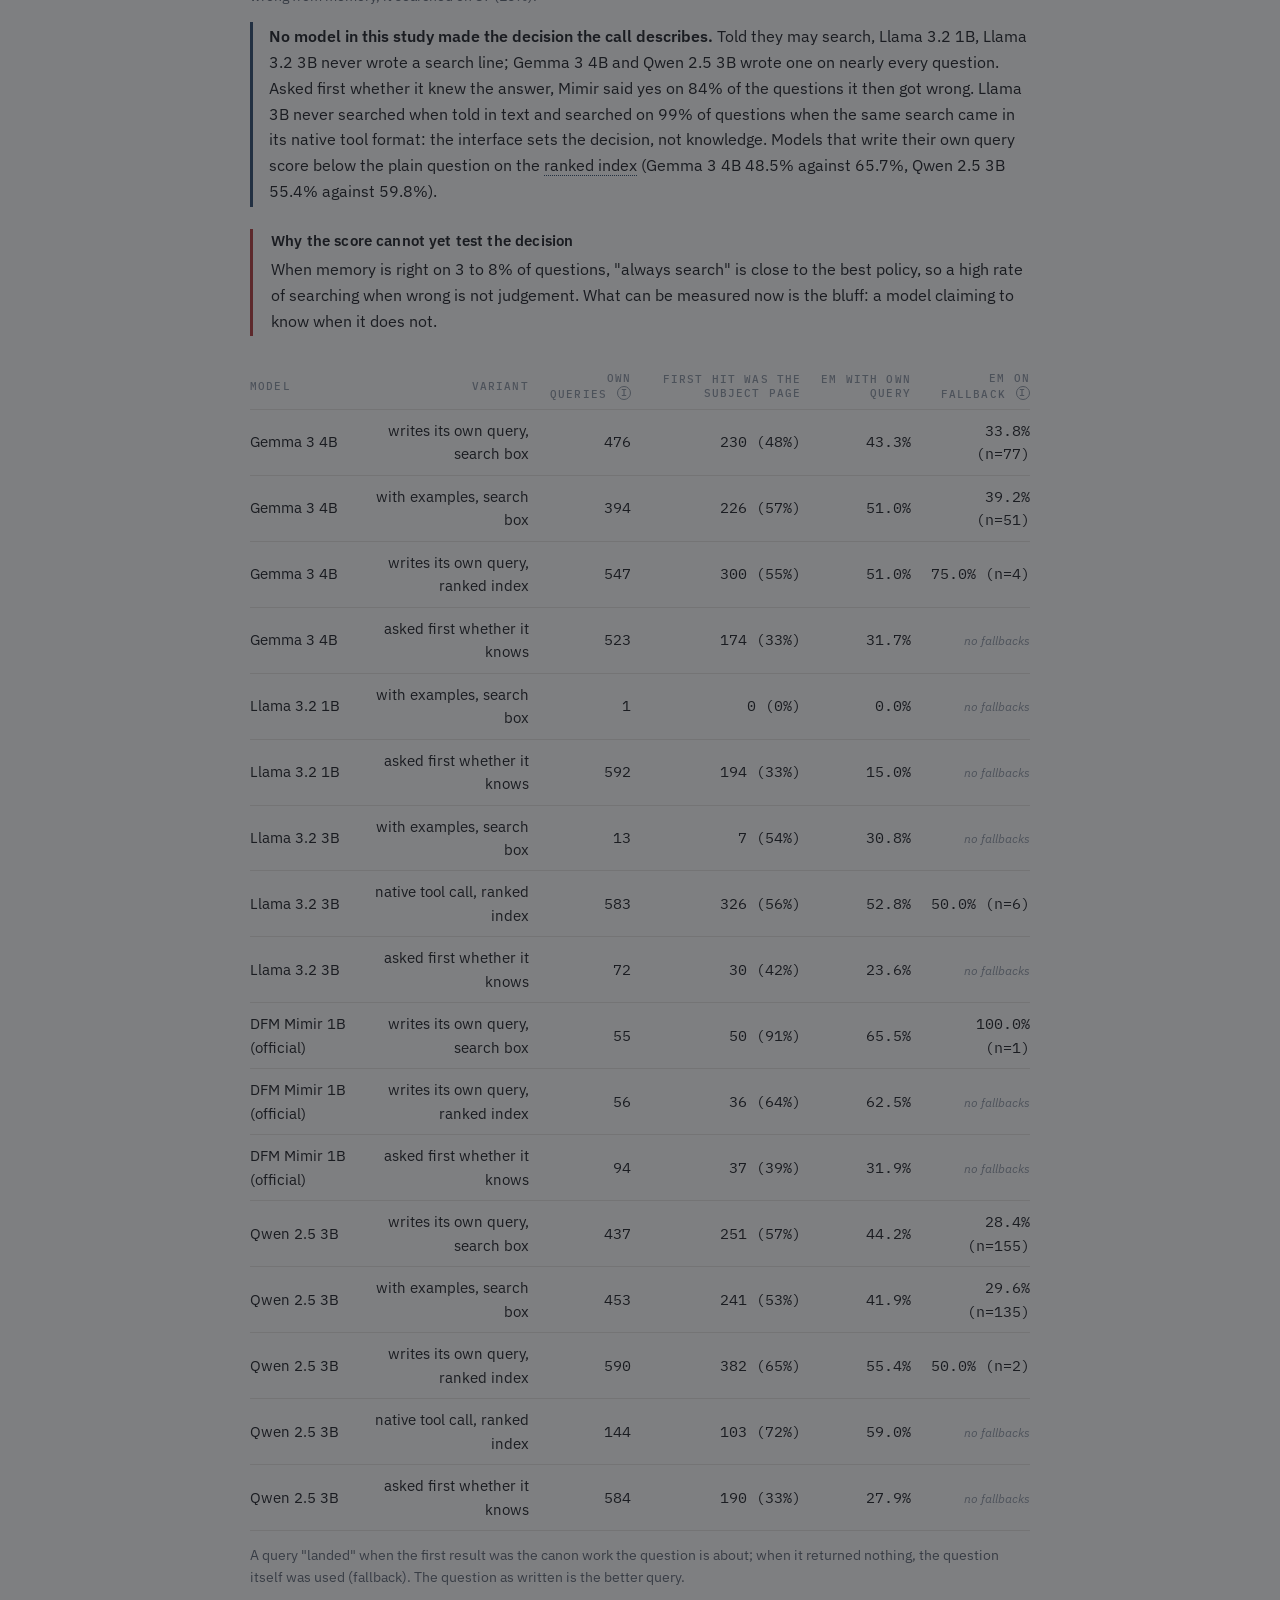
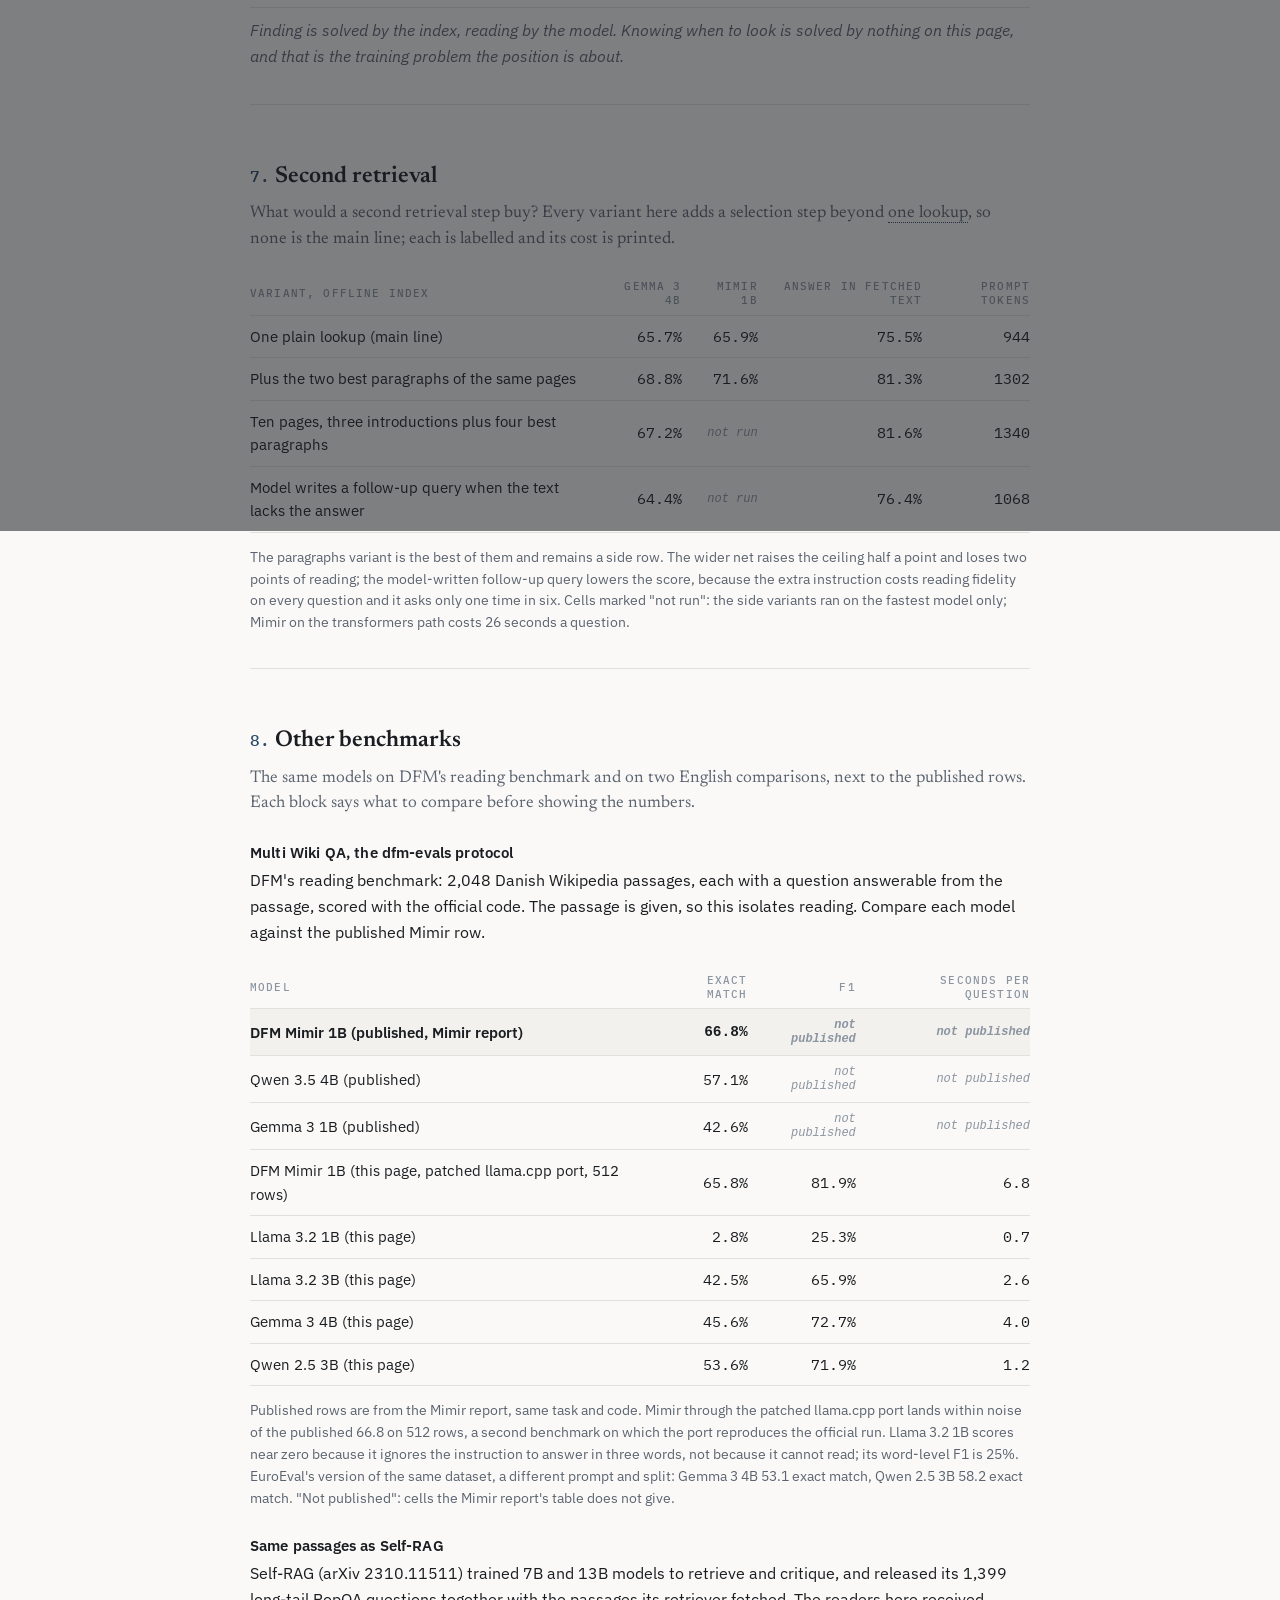
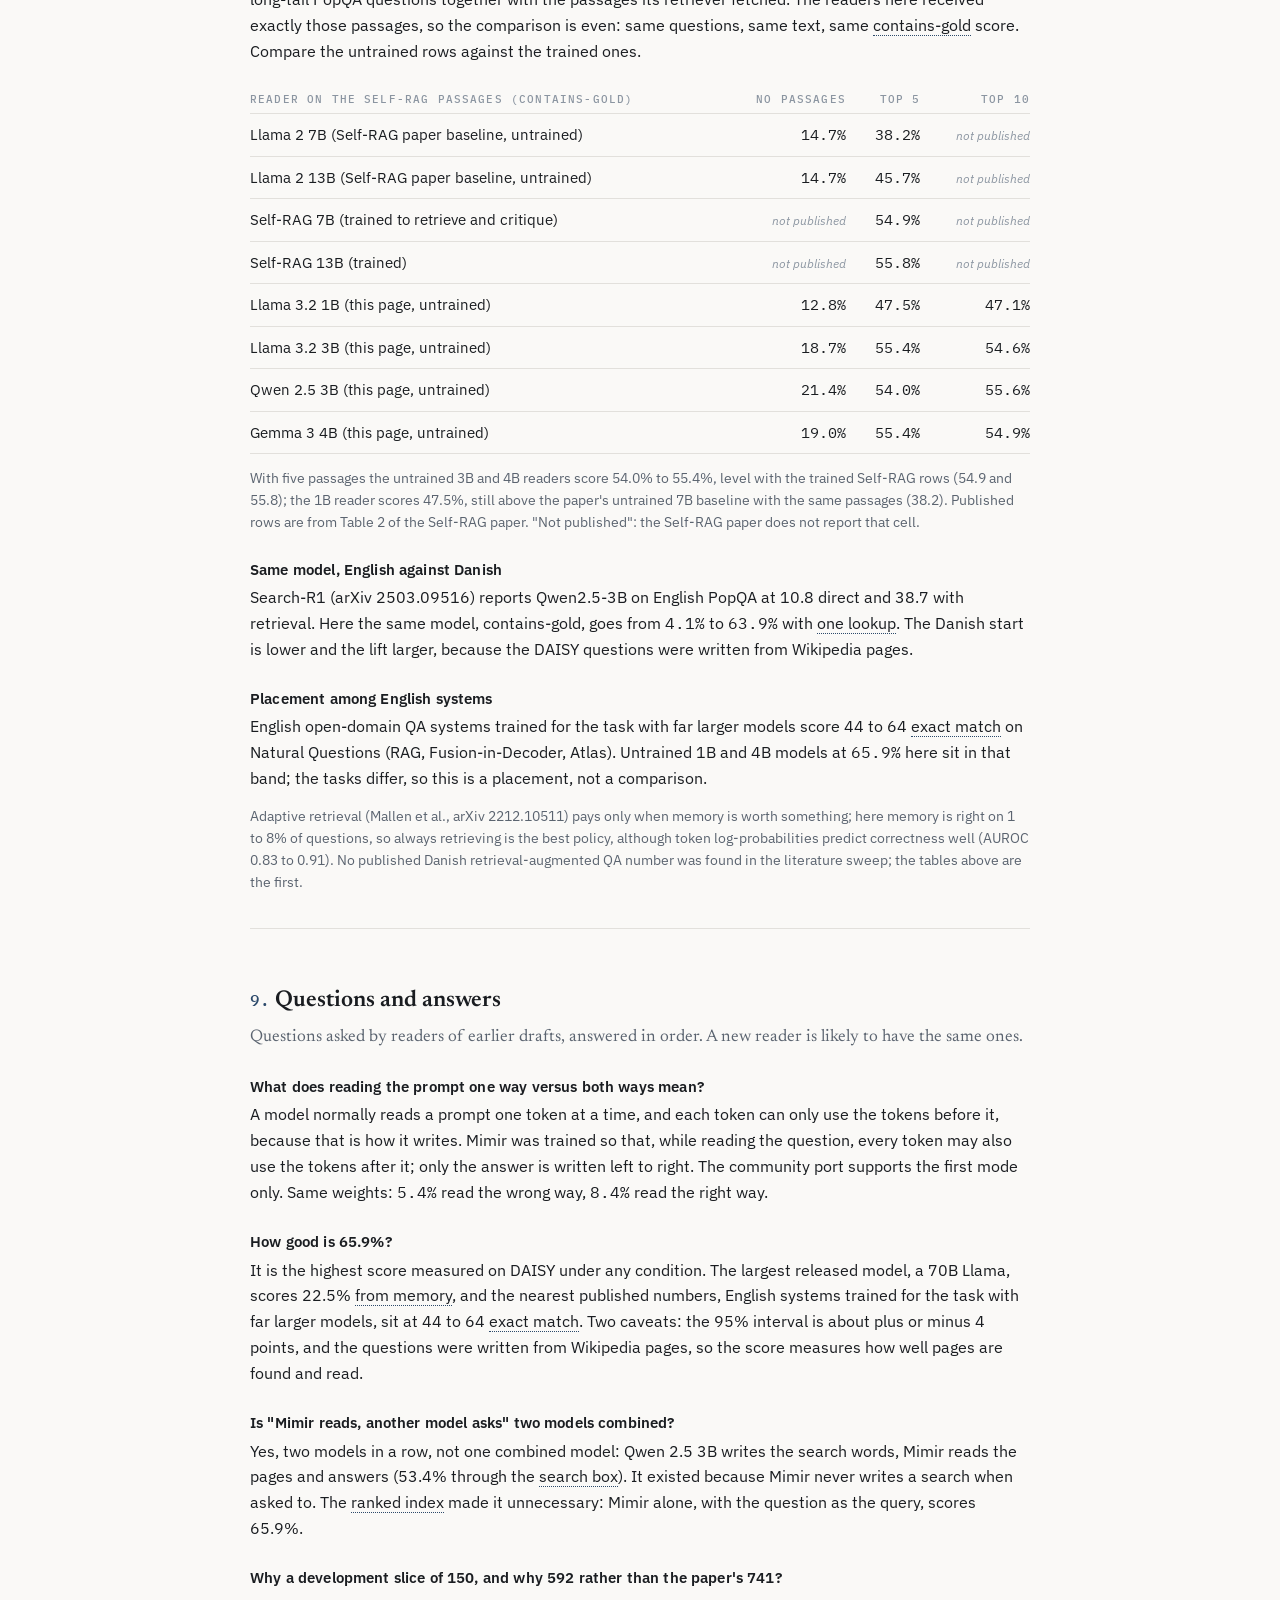
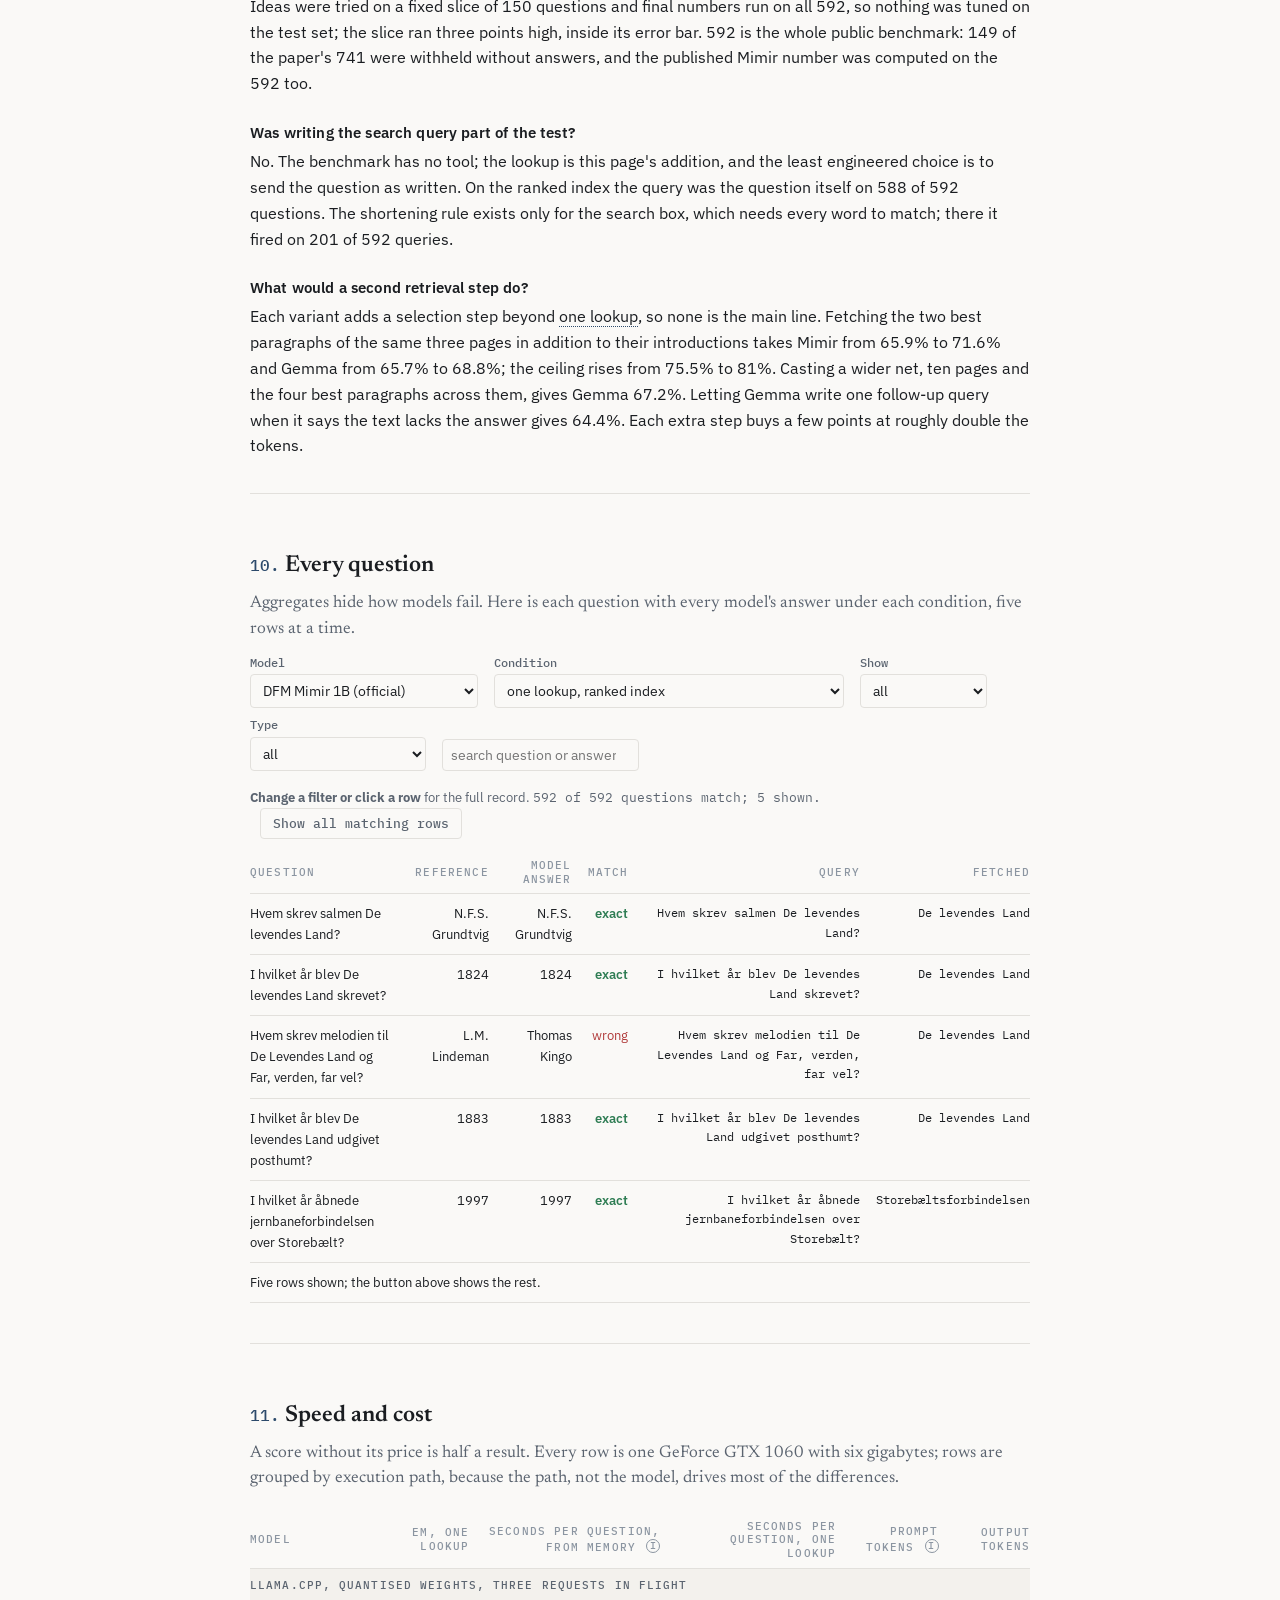
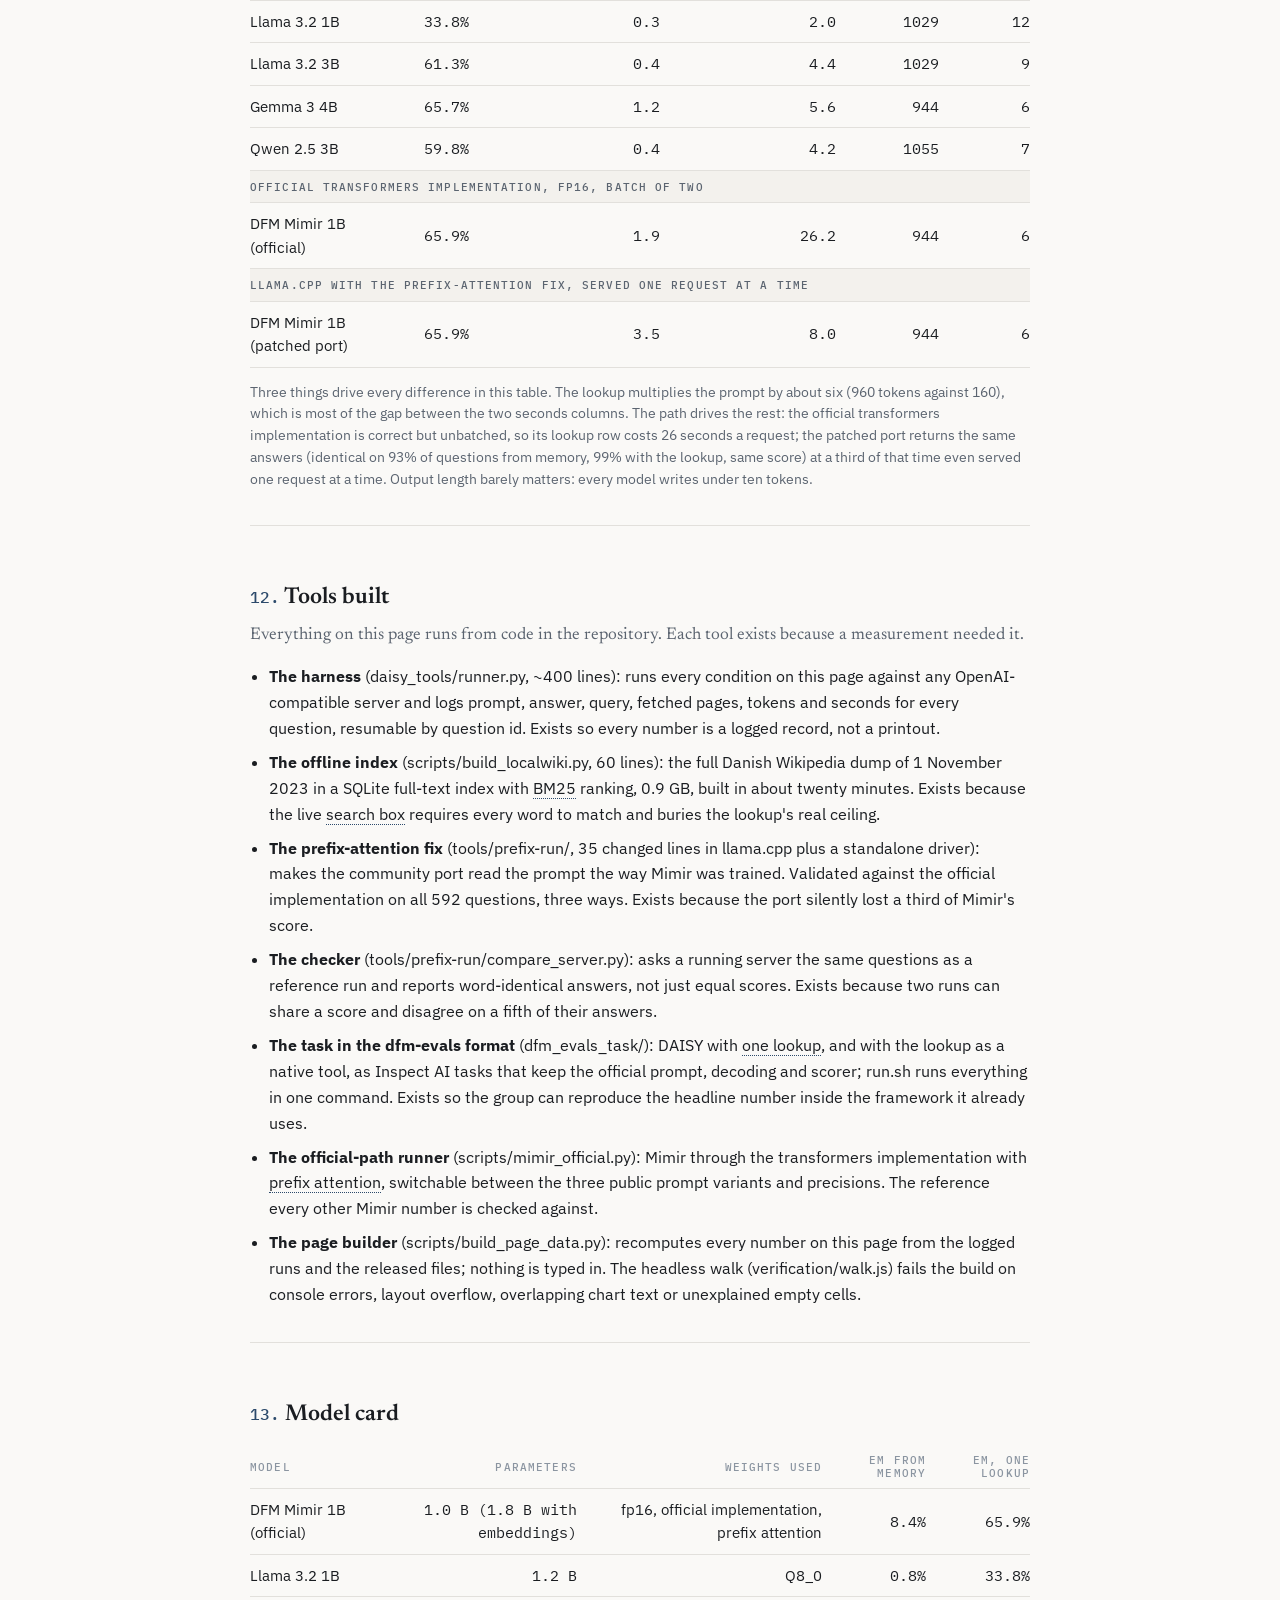
==== commit 3b7cd776: "Results page 2026-09-06 12:12" ====
--- a/index.html
+++ b/index.html
@@ -4,7 +4,7 @@
 <meta charset="utf-8">
 <meta name="viewport" content="width=device-width, initial-scale=1">
 <meta name="color-scheme" content="light">
-<title>What one Wikipedia lookup does to DAISY, and what it cannot do</title>
+<title>DAISY, measured</title>
 <link rel="preconnect" href="https://fonts.gstatic.com" crossorigin>
 <link href="https://fonts.googleapis.com/css2?family=Newsreader:opsz,wght@6..72,400;6..72,500;6..72,600&family=IBM+Plex+Sans:wght@400;500;600&family=IBM+Plex+Mono:wght@400;500&display=swap" rel="stylesheet">
 <link rel="stylesheet" href="house-style.css">
@@ -15,16 +15,18 @@
 
 <header id="top">
   <div class="eyebrow">Work sample &middot; for the assessment committee of PhD scholarship 4203, IMADA, SDU &middot; generated <span data-fill="date"></span></div>
-  <h1>What one Wikipedia lookup does to DAISY, and what it cannot do</h1>
-  <p class="standfirst">DAISY, the Danish Foundation Models benchmark on the Danish Culture Canon, measures what a language model
-  remembers. Give the same models one lookup in Danish Wikipedia and it measures three separate skills: finding the page, reading it,
-  and knowing when to look. DFM's own one-billion-parameter Mimir moves from <span class="num" data-fill="mimirhf_closed_pct"></span> to
-  <span class="num" data-fill="mimirhf_local_pct"></span>, level with a model four times its size, and no model tested here knows when to look.</p>
+  <h1>DAISY, measured</h1>
+  <p class="standfirst">DAISY, the Danish Foundation Models benchmark on the Danish Culture Canon, asks what a language model knows
+  about Danish culture. This page measures the whole apparatus around that question. The published numbers are reproduced from the
+  released files; the common way of running Mimir turns out to read its prompt backwards and is fixed in 35 lines; the benchmark's own
+  noise is counted; and the same models are then given one Wikipedia lookup and the choice of when to use it. Mimir moves from
+  <span class="num" data-fill="mimirhf_closed_pct"></span> to <span class="num" data-fill="mimirhf_local_pct"></span> with the lookup,
+  and no model tested here knows when to look.</p>
 
   <div class="headline">
-    <div><div class="k">Mimir, from memory</div><div class="v num" data-fill="mimirhf_closed_pct"></div><div class="s">official implementation; the paper reports 9.6</div></div>
+    <div><div class="k">Mimir, reproduced</div><div class="v num" data-fill="mimirhf_closed_pct"></div><div class="s">official implementation; the paper reports 9.6</div></div>
+    <div><div class="k">The port, fixed</div><div class="v num" data-fill="portfix_closed_pct"></div><div class="s">the common llama.cpp path scored <span data-fill="port_pct"></span> until a 35-line fix</div></div>
     <div><div class="k">Mimir, one lookup</div><div class="v num" data-fill="mimirhf_local_pct"></div><div class="s">the question as the query, top three introductions</div></div>
-    <div><div class="k">Ceiling of that lookup</div><div class="v num" data-fill="ceil_local_pct"></div><div class="s">questions whose answer was in the fetched text</div></div>
     <div><div class="k">Models that knew when to look</div><div class="v num">0 of 5</div><div class="s">each always searched or never did</div></div>
   </div>
 
@@ -37,20 +39,21 @@
 <nav id="contents" aria-label="Chapters"><h2>Contents</h2><ol></ol></nav>
 
 <section id="primer" class="chapter">
-  <h2>Terms and setup</h2>
-  <p>Five small language models are measured on one benchmark under identical conditions: answering from memory, answering after one
-  Wikipedia lookup, and choosing whether to look. Each term below is defined once and used unchanged through the page.</p>
+  <h2>Terms</h2>
+  <p>Five small language models are measured on DAISY under identical conditions: answering from memory, answering after one Wikipedia
+  lookup, and choosing whether to look. DAISY has 592 public questions; the published Mimir score was computed on the same 592. Two
+  search engines appear through the page: Wikipedia's own search box, which requires every word of a query to match, and a standard
+  ranked index (BM25) built here over the full Danish Wikipedia dump of 1 November 2023. The terms below carry the analysis.
+  <b>Any dotted-underlined term anywhere on this page shows its definition on hover</b>, and the small <span class="ib" data-tip="Like this. These markers sit next to table columns and chart elements that need one extra sentence.">i</span> markers explain
+  whatever they sit next to.</p>
   <dl class="glossary">
-    <dt>DAISY</dt><dd>The benchmark: short factual questions on the Danish Culture Canon, written by the Danish Foundation Models group (DFM). The 592 public questions are used; the published Mimir score was computed on the same 592.</dd>
     <dt>From memory</dt><dd>The model answers with nothing but the official Danish prompt, exactly as in the DAISY paper.</dd>
     <dt>One lookup</dt><dd>The question, as written, is sent to a search over Danish Wikipedia, and the introductions of the top three pages are placed above the prompt. No model writes a query.</dd>
-    <dt>Search engines</dt><dd>Two are compared: Wikipedia's own search box, which requires every word to match, and a standard ranked index (BM25) built here over the full Danish Wikipedia dump of 1 November 2023.</dd>
     <dt>Exact match</dt><dd>The official score: the normalised answer equals the reference answer.</dd>
     <dt>Contains-gold</dt><dd>A softer score reported beside it: the reference answer appears somewhere inside the model's answer. Used where a published comparison uses it.</dd>
     <dt>Answer recall</dt><dd>How often the reference answer is inside the fetched text. The ceiling of a lookup: no reader can exceed it.</dd>
     <dt>Reading fidelity</dt><dd>Exact match restricted to the questions where the answer was in the fetched text. Separates "could not find it" from "could not read it".</dd>
-    <dt>Oracle query</dt><dd>The benchmark's hidden subject field used as the search term. The best possible query; never shown to a model.</dd>
-    <dt>Decision</dt><dd>Whether a model that is allowed to search chooses to search, and whether that choice tracks what its memory can actually deliver. A model with good judgement searches exactly when its memory would fail.</dd>
+    <dt>Decision</dt><dd>Whether a model that is allowed to search chooses to search, and whether that choice tracks what its memory can actually deliver.</dd>
     <dt>Prefix attention</dt><dd>Mimir reads the prompt with every token attending to every other token; the common llama.cpp port reads left to right only. A 35-line fix built for this study restores the trained behaviour.</dd>
   </dl>
 </section>
@@ -79,30 +82,46 @@
 <section id="act1" class="chapter">
   <h2>Reproduction</h2>
   <p class="lede">The first step is reproduction: the published DAISY results, recomputed here from the released prediction files and the official scorer, before any new condition is run.</p>
-  <div class="tscroll"><table id="reptable"><thead><tr><th>Released predictions, rescored here</th><th>EM</th><th>F1</th><th>BLEU</th><th>F1 in paper</th><th>BLEU in paper</th></tr></thead><tbody></tbody></table></div>
+  <div class="tscroll"><table id="reptable"><thead><tr><th>Released predictions, rescored here</th><th class="n">EM <span class="ib" data-tip="Exact match: the normalised answer equals the reference. The DAISY paper reports F1 and BLEU only; EM is added here because the rest of the page uses it.">i</span></th><th class="n">F1 <span class="ib" data-tip="Word-overlap score between answer and reference, 0 to 1. One of the two scores the DAISY paper reports.">i</span></th><th class="n">BLEU <span class="ib" data-tip="An n-gram overlap score, 0 to 1. The other score the DAISY paper reports.">i</span></th><th class="n">F1 in paper</th><th class="n">BLEU in paper</th></tr></thead><tbody></tbody></table></div>
   <p class="note">The ranking matches the published table. The released files cover the full question set; restricted to the 592 public questions the scores sit slightly higher (F1 0.277 against the published 0.268 for the largest model). The strongest released model, Llama 3.3 70B, answers 22.5% of the questions from memory.</p>
-  <div class="tscroll"><table id="mimirtable"><thead><tr><th>Mimir, the same weights four ways</th><th>EM</th></tr></thead><tbody></tbody></table></div>
-  <p class="note">The official implementation lands within one standard error of the published 9.6. The community llama.cpp port reads the prompt left to right only, and that alone costs a third of the score. Two DAISY task definitions exist in public code; under the second, a one-line prompt in the lab's evaluation fork, Mimir answers in full sentences and exact match falls to 1%, so the published 9.6 can only come from the first, the prompt in the public dfm-evals library. That prompt itself exists in two copies that differ by one blank line; chapter 10 measures what that one line does.</p>
+  <div class="tscroll"><table id="mimirtable"><thead><tr><th>Mimir, the same weights: four runs and the published number</th><th class="n">EM</th></tr></thead><tbody></tbody></table></div>
+  <p class="note">The official implementation lands within one standard error of the published 9.6. The community llama.cpp port reads the prompt left to right only, and that alone costs a third of the score; chapter 4 covers the fix. Two DAISY task definitions exist in public code; under the second, a one-line prompt in the lab's evaluation fork, Mimir answers in full sentences and exact match falls to 1%, so the published 9.6 can only come from the first, the prompt in the public dfm-evals library.</p>
+  <figure>
+    <div class="viz-root" id="a1chart"></div>
+    <figcaption><b>What you see:</b> exact match from memory, one bar per model. <b>How to read it:</b> a bar at 5% is about 30 questions answered exactly. The dashed line is the released 70B run, the best score anyone has published on DAISY from memory: it bounds what scale alone buys, and chapter 5 reads against it. <b>Take away:</b> <span data-fill="a1_take"></span></figcaption>
+  </figure>
+  <div class="verdict"><p><strong>The ruler holds, and the common way of running Mimir does not.</strong> <span data-fill="a1_verdict"></span></p></div>
+  <p class="handover">Reproduction found one broken thing and two odd ones. They get their own chapter before anything new is measured.</p>
+</section>
+
+<section id="fixed" class="chapter">
+  <h2>Broken and fixed</h2>
+  <p class="lede">Three findings from the reproduction work: a port that reads backwards, a prompt that exists in two versions, and the benchmark's own noise, counted.</p>
   <h3>The community port, fixed</h3>
   <p><span data-fill="port_fix_note"></span> The change and its checker are in <a href="https://github.com/bolgacg/daisy-tools/tree/master/tools/prefix-run">tools/prefix-run</a>.</p>
-  <figure>
-    <div class="viz-root" id="a1chart"></div>
-    <figcaption><b>What you see:</b> exact match from memory, one bar per model. <b>How to read it:</b> a bar at 5% is about 30 questions answered exactly. <b>Take away:</b> <span data-fill="a1_take"></span></figcaption>
-  </figure>
-  <div class="verdict"><p><strong>The ruler holds, and the common way of running Mimir does not.</strong> <span data-fill="a1_verdict"></span></p></div>
-  <p class="handover">Memory is thin for every small model. What does one lookup add, and what limits it?</p>
+  <h3>Two copies of the prompt</h3>
+  <p>The DAISY prompt exists twice in public code, and the two copies differ by one blank line. The evaluation script in the SDU-Daisy repository starts the prompt with a newline and puts two blank lines before the question; the copy in the dfm-evals library puts one. The tokenizer turns the blank lines into a single token, a different one in each copy, so every prompt differs by exactly one token. On 60 questions with the same model and greedy decoding, that one token rewrote 13 answers while the exact-match score did not move. Two answers the token changed: the composer of Drømmeland went from Carl Nielsen to Jens Christian Dahl, the author of Enten-Eller from Jens Peter Jacobsen to Herman Bang, both wrong before and after. The conclusion for anyone comparing runs: a 592-question exact-match benchmark cannot see a change that rewrites a fifth of the answers, and a byte-level diff of the prompt can. The harness behind this page uses the script's copy for every row; the check in the dfm-evals framework uses the library's copy, and the two land within half a point on the same model (66.0 against 65.7).</p>
+  <h3>The benchmark's own noise, counted</h3>
+  <p>The questions were written by a language model from Wikipedia pages and then checked by people. Some slipped through. Every model meets the same noise, so the comparisons stand; the counts say how much of the score is not about the model.</p>
+  <div class="tscroll"><table id="noisetable"><thead><tr><th>What</th><th class="n">Questions</th><th>Effect on the score</th></tr></thead><tbody></tbody></table></div>
+  <p class="note"><b>Click a row</b> to list those questions in chapter 10.</p>
+  <p>The last row needs one more sentence. The official normaliser keeps only ASCII letters and digits, so Danish letters are deleted
+  before comparison: "Højskolesangbogen" becomes "hjskolesangbogen". Prediction and reference lose the same letters, so exact match is
+  unaffected; but the deletion changes which words overlap, which moves word-level F1 and BLEU on those 98 rows, identically for every
+  model. The scorer was left untouched here so every number stays comparable with the published ones; the count above says how far
+  that choice reaches.</p>
 </section>
 
 <section id="act2" class="chapter">
-  <h2>One lookup</h2>
+  <h2>What a lookup adds</h2>
   <p class="lede">A lookup has two ceilings, how often the right text is fetched and how faithfully it is read, and the first turned out to be the one that mattered.</p>
   <div class="controls" id="a2controls">
     <div class="chips" id="a2chips"></div>
-    <p class="hint"><b>Select a search engine.</b> Grey band: how often the answer was in the fetched text. Bars: what each model scored with it.</p>
+    <p class="hint"><b>Select a search engine.</b> Each bar sits in a light track that ends at the engine's ceiling: the share of questions whose answer was in the fetched text.</p>
   </div>
   <figure>
     <div class="viz-root" id="a2chart"></div>
-    <figcaption><b>What you see:</b> answer recall of the engine (grey) and each model's exact match (blue). <b>How to read it:</b> the gap between a bar and the grey band is reading failure. <b>Take away:</b> <span data-fill="a2_take"></span></figcaption>
+    <figcaption><b>What you see:</b> each model's exact match (blue bar) inside the engine's ceiling (light track). <b>How to read it:</b> the unfilled part of a track is reading failure; the track's end is the best any reader could do. <b>Take away:</b> <span data-fill="a2_take"></span></figcaption>
   </figure>
   <h3>Where the 592 questions go</h3>
   <div class="controls" id="deccontrols">
@@ -111,12 +130,17 @@
   </div>
   <figure>
     <div class="viz-root" id="decchart"></div>
-    <figcaption><b>What you see:</b> all 592 questions as one bar, twice. <b>How to read it:</b> the top row is the lookup (found in the three introductions, further down a fetched page, in a page ranked four to ten, not in the top ten); the bottom row is the model (read right, misread, right from memory, wrong without the text); the ticks are the ceilings of narrower and wider lookups. <b>Take away:</b> <span data-fill="dec_take"></span></figcaption>
+    <div class="leg" id="decleg"></div>
+    <figcaption><b>What you see:</b> all 592 questions as one bar, twice. <b>How to read it:</b> the top row is the lookup, the bottom row is the model, and the ticks above are the ceilings of narrower and wider lookups. <b>Take away:</b> <span data-fill="dec_take"></span></figcaption>
   </figure>
   <p class="note"><span data-fill="ksweep_note"></span></p>
   <h3>Reading fidelity on the ranked index</h3>
-  <div class="tscroll"><table id="fidtable"><thead><tr><th>Model</th><th>EM when the answer was in the text</th><th>EM when it was not</th></tr></thead><tbody></tbody></table></div>
+  <div class="tscroll"><table id="fidtable"><thead><tr><th>Model</th><th class="n">EM when the answer was in the text <span class="ib" data-tip="Reading fidelity: of the 447 questions whose answer sat in the fetched introductions, how many did this model answer exactly. Every model read the same text.">i</span></th><th class="n">EM when it was not</th></tr></thead><tbody></tbody></table></div>
   <p class="note">Every model read the same fetched text, so the first column is a clean reading test. <span data-fill="fid_note"></span></p>
+  <h3>Failure patterns</h3>
+  <div class="tscroll"><table id="typetable"><thead><tr><th rowspan="2">Model</th><th colspan="3" class="grp">From memory</th><th colspan="3" class="grp">One lookup, ranked index</th></tr><tr><th class="n">Years (141)</th><th class="n">Numbers (52)</th><th class="n">Names (399)</th><th class="n">Years (141)</th><th class="n">Numbers (52)</th><th class="n">Names (399)</th></tr></thead><tbody></tbody></table></div>
+  <p class="note">Exact match by type of the reference answer. Years gain most from a lookup, because an introduction usually states them.</p>
+  <div class="tscroll"><table id="deftable"><thead><tr><th>Model</th><th>Most repeated answer, from memory (count) <span class="ib" data-tip="A model that does not know tends to name the same famous person or year again and again. This column shows its favourite.">i</span></th><th>Most repeated answer, one lookup (count)</th></tr></thead><tbody></tbody></table></div>
   <div class="verdict"><p><strong>The search engine was the bottleneck, not the model.</strong> <span data-fill="a2_verdict"></span></p></div>
   <p><b>Is the ranked index fair?</b> Same source as the search box, the whole Danish Wikipedia, in a snapshot from 2023 that predates the benchmark; a generic BM25 index built by a 60-line script; the query is the question as written, and no other field of the benchmark is read.</p>
   <p class="handover">Found and read. One skill remains, and it is the one the call names.</p>
@@ -128,16 +152,20 @@
   <div class="controls" id="a3controls">
     <div class="chips" id="a3models"></div>
     <div class="chips small" id="a3variants"></div>
-    <p class="hint"><b>Select a model, then a variant.</b> The tiles count its decisions against its own record from memory. <b>Click a tile</b> to list those questions below.</p>
-  </div>
-  <div class="tiles" id="tiles"></div>
+    <p class="hint"><b>Select a model, then a variant.</b> The four counts form a two-by-two: what the model decided, against what its memory could deliver. <b>Click a tile</b> to list those questions in chapter 10.</p>
+  </div>
+  <div class="matrix" id="tilegrid">
+    <div class="mcorner"></div><div class="mcol">its memory was wrong</div><div class="mcol">its memory was right</div>
+    <div class="mrow">searched</div><div id="t-called_wrong"></div><div id="t-called_right"></div>
+    <div class="mrow">answered from memory</div><div id="t-silent_wrong"></div><div id="t-silent_right"></div>
+  </div>
   <p class="note" id="tilenote"></p>
   <div class="verdict"><p><strong>No model in this study made the decision the call describes.</strong> <span data-fill="a3_verdict"></span></p></div>
   <div class="warnbox">
     <h3>Why the score cannot yet test the decision</h3>
     <p>When memory is right on 3 to 8% of questions, "always search" is close to the best policy, so a high rate of searching when wrong is not judgement. What can be measured now is the bluff: a model claiming to know when it does not.</p>
   </div>
-  <div class="tscroll"><table id="asktable"><thead><tr><th>Model</th><th>Variant</th><th>Own queries</th><th>First hit was the subject page</th><th>EM with own query</th><th>EM on fallback</th></tr></thead><tbody></tbody></table></div>
+  <div class="tscroll"><table id="asktable"><thead><tr><th>Model</th><th>Variant</th><th class="n">Own queries <span class="ib" data-tip="How many of the 592 questions this model chose to search on, writing its own query.">i</span></th><th class="n">First hit was the subject page</th><th class="n">EM with own query</th><th class="n">EM on fallback <span class="ib" data-tip="When a model's own query returned nothing, the question itself was used instead. This column scores those questions.">i</span></th></tr></thead><tbody></tbody></table></div>
   <p class="note"><span data-fill="ask_note"></span></p>
   <p class="handover">Finding is solved by the index, reading by the model. Knowing when to look is solved by nothing on this page, and that is the training problem the position is about.</p>
 </section>
@@ -145,8 +173,26 @@
 <section id="second" class="chapter">
   <h2>Second retrieval</h2>
   <p class="lede">What would a second retrieval step buy? Every variant here adds a selection step beyond one lookup, so none is the main line; each is labelled and its cost is printed.</p>
-  <div class="tscroll"><table id="secondtable"><thead><tr><th>Variant, offline index</th><th>Gemma 3 4B</th><th>Mimir 1B</th><th>Answer in fetched text</th><th>Prompt tokens</th></tr></thead><tbody></tbody></table></div>
-  <p class="note"><span data-fill="second_note"></span></p>
+  <div class="tscroll"><table id="secondtable"><thead><tr><th>Variant, offline index</th><th class="n">Gemma 3 4B</th><th class="n">Mimir 1B</th><th class="n">Answer in fetched text</th><th class="n">Prompt tokens</th></tr></thead><tbody></tbody></table></div>
+  <p class="note"><span data-fill="second_note"></span> Cells marked "not run": the side variants ran on the fastest model only; Mimir on the transformers path costs 26 seconds a question.</p>
+</section>
+
+<section id="field" class="chapter">
+  <h2>Other benchmarks</h2>
+  <p class="lede">The same models on DFM's reading benchmark and on two English comparisons, next to the published rows. Each block says what to compare before showing the numbers.</p>
+  <h3>Multi Wiki QA, the dfm-evals protocol</h3>
+  <p>DFM's reading benchmark: 2,048 Danish Wikipedia passages, each with a question answerable from the passage, scored with the official code. The passage is given, so this isolates reading. Compare each model against the published Mimir row.</p>
+  <div class="tscroll"><table id="mwqatable"><thead><tr><th>Model</th><th class="n">Exact match</th><th class="n">F1</th><th class="n">Seconds per question</th></tr></thead><tbody></tbody></table></div>
+  <p class="note"><span data-fill="mwqa_note"></span> "Not published": cells the Mimir report's table does not give.</p>
+  <h3>Same passages as Self-RAG</h3>
+  <p>Self-RAG (arXiv 2310.11511) trained 7B and 13B models to retrieve and critique, and released its 1,399 long-tail PopQA questions together with the passages its retriever fetched. The readers here received exactly those passages, so the comparison is even: same questions, same text, same contains-gold score. Compare the untrained rows against the trained ones.</p>
+  <div class="tscroll"><table id="popqatable"><thead><tr><th>Reader on the Self-RAG passages (contains-gold)</th><th class="n">No passages</th><th class="n">Top 5</th><th class="n">Top 10</th></tr></thead><tbody></tbody></table></div>
+  <p class="note"><span data-fill="popqa_text"></span> "Not published": the Self-RAG paper does not report that cell.</p>
+  <h3>Same model, English against Danish</h3>
+  <p>Search-R1 (arXiv 2503.09516) reports Qwen2.5-3B on English PopQA at 10.8 direct and 38.7 with retrieval. Here the same model, contains-gold, goes from <span class="num" data-fill="qwen_closed_len"></span> to <span class="num" data-fill="qwen_local_len"></span> with one lookup. The Danish start is lower and the lift larger, because the DAISY questions were written from Wikipedia pages.</p>
+  <h3>Placement among English systems</h3>
+  <p>English open-domain QA systems trained for the task with far larger models score 44 to 64 exact match on Natural Questions (RAG, Fusion-in-Decoder, Atlas). Untrained 1B and 4B models at <span class="num" data-fill="mimirhf_local_pct"></span> here sit in that band; the tasks differ, so this is a placement, not a comparison.</p>
+  <p class="note">Adaptive retrieval (Mallen et al., arXiv 2212.10511) pays only when memory is worth something; here memory is right on 1 to 8% of questions, so always retrieving is the best policy, although token log-probabilities predict correctness well (AUROC 0.83 to 0.91). No published Danish retrieval-augmented QA number was found in the literature sweep; the tables above are the first.</p>
 </section>
 
 <section id="asked" class="chapter">
@@ -170,73 +216,42 @@
 
 <section id="browser" class="chapter">
   <h2>Every question</h2>
-  <p class="lede">Aggregates hide how models fail. Here is each question with every model's answer under each condition.</p>
+  <p class="lede">Aggregates hide how models fail. Here is each question with every model's answer under each condition, five rows at a time.</p>
   <div class="controls" id="bcontrols">
     <label>Model <select id="bmodel"></select></label>
     <label>Condition <select id="bcond"></select></label>
     <label>Show <select id="boutcome"><option value="all">all</option><option value="right">exact match</option><option value="lenient">lenient only</option><option value="wrong">wrong</option><option value="called">searched</option><option value="silent">did not search</option></select></label>
     <label>Type <select id="btype"><option value="all">all</option><option value="text">names and titles</option><option value="year">years</option><option value="number">other numbers</option><option value="flagged">benchmark noise only</option></select></label>
     <input id="bsearch" type="search" placeholder="search question or answer">
-    <p class="hint"><b>Change a filter or click a row</b> for the full record. <span id="bcount" class="num"></span></p>
+    <p class="hint"><b>Change a filter or click a row</b> for the full record. <span id="bcount" class="num"></span> <button id="bexpand" class="chip">Show all matching rows</button></p>
   </div>
   <div class="tscroll"><table id="btable"><thead><tr><th>Question</th><th>Reference</th><th>Model answer</th><th>Match</th><th>Query</th><th>Fetched</th></tr></thead><tbody></tbody></table></div>
-</section>
-
-<section id="field" class="chapter">
-  <h2>Other benchmarks</h2>
-  <p class="lede">The same models on DFM's reading benchmark and on two English benchmarks, next to the published rows.</p>
-  <h3>Multi Wiki QA, the dfm-evals protocol</h3>
-  <p>Multi Wiki QA: 2,048 Danish Wikipedia passages, each with a question answerable from the passage, scored with the official code. No lookup here; the passage is given, so this isolates reading.</p>
-  <div class="tscroll"><table id="mwqatable"><thead><tr><th>Model</th><th>Exact match</th><th>F1</th><th>Seconds per question</th></tr></thead><tbody></tbody></table></div>
-  <p class="note"><span data-fill="mwqa_note"></span></p>
-  <h3>English comparisons</h3>
-  <ul class="limits">
-    <li><b>Same questions and passages as a published paper.</b> Self-RAG (arXiv 2310.11511) released its 1,399 long-tail PopQA questions with the passages its retriever fetched; the readers here received exactly those passages. <span data-fill="popqa_text"></span>
-      <div class="tscroll"><table id="popqatable"><thead><tr><th>Reader on the Self-RAG passages (contains-gold)</th><th>No passages</th><th>Top 5</th><th>Top 10</th></tr></thead><tbody></tbody></table></div></li>
-    <li><b>Same model, English.</b> Search-R1 (arXiv 2503.09516) reports Qwen2.5-3B on PopQA at 10.8 direct and 38.7 with retrieval; here the same model, contains-gold, goes from <span class="num" data-fill="qwen_closed_len"></span> to <span class="num" data-fill="qwen_local_len"></span> with one lookup. The Danish start is lower and the lift larger, because these questions were written from Wikipedia pages.</li>
-    <li><b>English open-domain QA</b> systems trained for the task with far larger models score 44 to 64 exact match on Natural Questions (RAG, Fusion-in-Decoder, Atlas). Untrained 1B and 4B models at <span class="num" data-fill="mimirhf_local_pct"></span> here sit in that band; the tasks differ, so this is a placement, not a comparison.</li>
-    <li><b>Adaptive retrieval</b> (Mallen et al., arXiv 2212.10511) pays only when memory is worth something. Here memory is right on 1 to 8% of questions, so always retrieving is the best policy, although token log-probabilities predict correctness well (AUROC 0.83 to 0.91).</li>
-    <li><b>No published Danish retrieval-augmented QA number exists</b> as far as the literature sweep found. These tables are the first.</li>
-  </ul>
-</section>
-
-<section id="failures" class="chapter">
-  <h2>Sources of error</h2>
-  <p class="lede">A model that does not know names the same famous thing. The three most repeated answers per run:</p>
-  <div class="tscroll"><table id="deftable"><thead><tr><th>Model</th><th>Condition</th><th>Most repeated answers (count)</th><th>Share of rows</th></tr></thead><tbody></tbody></table></div>
-  <div class="tscroll"><table id="typetable"><thead><tr><th>Model</th><th>Condition</th><th>Years (141)</th><th>Other numbers (52)</th><th>Names and titles (399)</th></tr></thead><tbody></tbody></table></div>
-  <p class="note">Exact match by type of the reference answer. Years gain most from a lookup, because an introduction usually states them.</p>
-  <h3>The benchmark's own noise, counted</h3>
-  <p>The questions were written by a language model from Wikipedia pages and then checked by people. Some slipped through. Every model meets the same noise, so the comparisons stand; the counts say how much of the score is not about the model.</p>
-  <div class="tscroll"><table id="noisetable"><thead><tr><th>What</th><th>Questions</th><th>Effect on the score</th></tr></thead><tbody></tbody></table></div>
-  <p class="note"><b>Click a row</b> to list those questions in the browser above.</p>
-  <h3>Two copies of the prompt</h3>
-  <p>The DAISY prompt exists twice in public code, and the two copies differ by one blank line. The evaluation script in the SDU-Daisy repository starts the prompt with a newline and puts two blank lines before the question; the copy in the dfm-evals library puts one. The tokenizer turns the blank lines into a single token, a different one in each copy, so every prompt differs by exactly one token. On 60 questions with the same model and greedy decoding, that one token rewrote 13 answers while the exact-match score did not move. Two answers the token changed: the composer of Drømmeland went from Carl Nielsen to Jens Christian Dahl, the author of Enten-Eller from Jens Peter Jacobsen to Herman Bang, both wrong before and after. The conclusion for anyone comparing runs: a 592-question exact-match benchmark cannot see a change that rewrites a fifth of the answers, and a byte-level diff of the prompt can. The harness behind this page uses the script's copy for every row; the check in the dfm-evals framework uses the library's copy, and the two land within half a point on the same model (66.0 against 65.7).</p>
 </section>
 
 <section id="speed" class="chapter">
   <h2>Speed and cost</h2>
-  <p class="lede">A score without its price is half a result. Every row is one GeForce GTX 1060 with six gigabytes, one question at a time unless stated.</p>
-  <div class="tscroll"><table id="speedtable"><thead><tr><th>Model and path</th><th>From memory, seconds</th><th>One lookup, seconds</th><th>Prompt tokens, one lookup</th></tr></thead><tbody></tbody></table></div>
+  <p class="lede">A score without its price is half a result. Every row is one GeForce GTX 1060 with six gigabytes; rows are grouped by execution path, because the path, not the model, drives most of the differences.</p>
+  <div class="tscroll"><table id="speedtable"><thead><tr><th>Model</th><th class="n">EM, one lookup</th><th class="n">Seconds per question, from memory <span class="ib" data-tip="Mean seconds per request. Requests in flight at once differ by path and are stated in each group heading; more in flight means more throughput at similar per-request time.">i</span></th><th class="n">Seconds per question, one lookup</th><th class="n">Prompt tokens <span class="ib" data-tip="Mean tokens the model reads per question with one lookup. The lookup multiplies the prompt by about six, which is most of the extra time.">i</span></th><th class="n">Output tokens</th></tr></thead><tbody></tbody></table></div>
   <p class="note"><span data-fill="speed_note"></span></p>
 </section>
 
 <section id="tools" class="chapter">
   <h2>Tools built</h2>
-  <p class="lede">Everything on this page runs from code in the repository. What each piece is, in one line.</p>
+  <p class="lede">Everything on this page runs from code in the repository. Each tool exists because a measurement needed it.</p>
   <ul class="limits" id="toolslist">
-    <li><b>The harness</b> (daisy_tools/runner.py): every condition on this page, against any OpenAI-compatible server, logging prompt, answer, query, fetched pages, tokens and seconds per question, resumable by question id.</li>
-    <li><b>The offline index</b> (scripts/build_localwiki.py): the full Danish Wikipedia dump of 1 November 2023 in a SQLite full-text index with BM25 ranking, 0.9 GB, built in about twenty minutes.</li>
-    <li><b>The task in the dfm-evals format</b> (dfm_evals_task/): DAISY with one lookup and DAISY with the lookup as a tool, as Inspect AI tasks that keep the official prompt, decoding and scorer; run.sh runs everything in one command.</li>
-    <li><b>The official-path runner</b> (scripts/mimir_official.py): Mimir through the transformers implementation with the prompt read in both directions, the reference every other Mimir number is checked against.</li>
-    <li><b>The prefix-mode driver and patch</b> (tools/prefix-run/): the community llama.cpp port made to read the prompt the way Mimir was trained, first through the public API without touching llama.cpp, then as a 35-line change to llama.cpp itself.</li>
-    <li><b>The page builder</b> (scripts/build_page_data.py): every number on this page is computed from the logged answers; nothing is typed in.</li>
+    <li><b>The harness</b> (daisy_tools/runner.py, ~400 lines): runs every condition on this page against any OpenAI-compatible server and logs prompt, answer, query, fetched pages, tokens and seconds for every question, resumable by question id. Exists so every number is a logged record, not a printout.</li>
+    <li><b>The offline index</b> (scripts/build_localwiki.py, 60 lines): the full Danish Wikipedia dump of 1 November 2023 in a SQLite full-text index with BM25 ranking, 0.9 GB, built in about twenty minutes. Exists because the live search box requires every word to match and buries the lookup's real ceiling.</li>
+    <li><b>The prefix-attention fix</b> (tools/prefix-run/, 35 changed lines in llama.cpp plus a standalone driver): makes the community port read the prompt the way Mimir was trained. Validated against the official implementation on all 592 questions, three ways. Exists because the port silently lost a third of Mimir's score.</li>
+    <li><b>The checker</b> (tools/prefix-run/compare_server.py): asks a running server the same questions as a reference run and reports word-identical answers, not just equal scores. Exists because two runs can share a score and disagree on a fifth of their answers.</li>
+    <li><b>The task in the dfm-evals format</b> (dfm_evals_task/): DAISY with one lookup, and with the lookup as a native tool, as Inspect AI tasks that keep the official prompt, decoding and scorer; run.sh runs everything in one command. Exists so the group can reproduce the headline number inside the framework it already uses.</li>
+    <li><b>The official-path runner</b> (scripts/mimir_official.py): Mimir through the transformers implementation with prefix attention, switchable between the three public prompt variants and precisions. The reference every other Mimir number is checked against.</li>
+    <li><b>The page builder</b> (scripts/build_page_data.py): recomputes every number on this page from the logged runs and the released files; nothing is typed in. The headless walk (verification/walk.js) fails the build on console errors, layout overflow, overlapping chart text or unexplained empty cells.</li>
   </ul>
 </section>
 
 <section id="modelcard" class="chapter">
   <h2>Model card</h2>
-  <div class="tscroll"><table id="cardtable"><thead><tr><th>Model</th><th>Parameters</th><th>Weights used</th><th>EM from memory</th><th>EM, one lookup</th></tr></thead><tbody></tbody></table></div>
+  <div class="tscroll"><table id="cardtable"><thead><tr><th>Model</th><th class="n">Parameters</th><th>Weights used</th><th class="n">EM from memory</th><th class="n">EM, one lookup</th></tr></thead><tbody></tbody></table></div>
   <p><b>Nothing was trained.</b> Four models run quantised through llama.cpp; Mimir runs in the official implementation at half precision with prefix attention. Greedy decoding, at most 64 new tokens, the official prompt, each model's chat template, three introductions of at most 900 characters, the official scorer unmodified, one GeForce GTX 1060 with six gigabytes.</p>
   <p><b>Is it any good?</b> As a measurement, yes: it reproduces the published ranking on the released files and the published Mimir number on the official code path. As a system, a one-billion-parameter Danish model with one lookup answers two thirds of this benchmark exactly.</p>
 </section>
--- a/page.css
+++ b/page.css
@@ -60,7 +60,7 @@
 .tour-btn.primary:hover{color:#fff;opacity:.92}
 .tour-open{font-family:var(--mono);font-size:12px;padding:6px 14px;border-radius:4px;border:1px solid var(--accent);background:var(--card);color:var(--accent);cursor:pointer;margin-left:12px}
 .tour-open:hover{background:var(--accent);color:#fff}
-@media (max-width:600px){ dl.glossary{grid-template-columns:1fr} .tiles{grid-template-columns:1fr 1fr} .headline{gap:14px} }
+@media (max-width:600px){ dl.glossary{grid-template-columns:1fr} }
 /* light mode only (Bo, 5 Sep 2026: dark mode impossible to read); page.css loads after house-style.css so these win */
 @media (prefers-color-scheme: dark){
   :root:not([data-theme="light"]){
@@ -106,3 +106,31 @@
 /* selected chips are filled, so the active state is unmistakable */
 .chip.on{background:var(--accent);color:#fff;border-color:var(--accent);box-shadow:none}
 .chip.on:hover{color:#fff}
+/* audit-frame additions: tooltips, matrix, legend, grouped tables */
+.term{border-bottom:1px dotted var(--accent);cursor:help}
+.ib{display:inline-flex;align-items:center;justify-content:center;width:14px;height:14px;border-radius:50%;border:1px solid var(--faint);color:var(--faint);font:500 10px/1 var(--mono);cursor:help;vertical-align:2px;margin-left:2px}
+.ib:hover{border-color:var(--accent);color:var(--accent)}
+#tipbox{display:none;position:absolute;z-index:60;background:var(--ink);color:#fff;font:13px/1.45 var(--sans);padding:8px 12px;border-radius:5px;box-shadow:0 4px 18px rgba(0,0,0,.25);pointer-events:none}
+tr.pubrow td{font-weight:600;background:var(--panel)}
+tr.subhead td{font:500 11px/1.4 var(--mono);letter-spacing:.1em;text-transform:uppercase;color:var(--soft);background:var(--panel);padding-top:9px;padding-bottom:7px}
+.gap{color:var(--faint);font:italic 12px var(--sans)}
+td.gap{font-family:var(--sans)}
+.tscroll td+td,.tscroll th+th{padding-left:16px}
+th.grp{text-align:center;font-weight:600;border-bottom:1px solid var(--rule)}
+/* decision matrix */
+.matrix{display:grid;grid-template-columns:max-content 1fr 1fr;gap:8px 10px;margin:12px 0 6px;align-items:stretch}
+.matrix .mcol{font:500 11px/1.3 var(--mono);letter-spacing:.1em;text-transform:uppercase;color:var(--soft);text-align:center;align-self:end;padding-bottom:2px}
+.matrix .mrow{font:500 11px/1.3 var(--mono);letter-spacing:.1em;text-transform:uppercase;color:var(--soft);writing-mode:vertical-rl;transform:rotate(180deg);text-align:center;align-self:stretch;display:flex;align-items:center;justify-content:center}
+.matrix .tile{height:100%;box-sizing:border-box}
+/* chart ceiling track */
+.viz-root .ceilrow{fill:var(--panel);stroke:var(--rule);stroke-width:.6}
+/* decomposition legend */
+.leg{display:flex;flex-direction:column;gap:4px;margin:8px 0 2px;font-size:12.5px;color:var(--soft)}
+.leg .legt{font:500 11px/1 var(--mono);letter-spacing:.1em;text-transform:uppercase;color:var(--faint);margin-right:8px}
+.leg .legi{margin-right:14px;white-space:nowrap}
+.leg .sw{display:inline-block;width:11px;height:11px;border-radius:2px;margin:0 5px -1px 0;border:1px solid var(--rule)}
+.leg .sw.seg-in{background:#cfe0f5}.leg .sw.seg-below{background:#c9c5bf}.leg .sw.seg-r410{background:#dcd8d2}.leg .sw.seg-beyond{background:#eeece8}
+.leg .sw.seg-right{background:var(--s1)}.leg .sw.seg-misread{background:var(--s2)}.leg .sw.seg-memory{background:var(--s3)}.leg .sw.seg-wrong{background:#d9d5cf}
+.viz-root .ticklab{paint-order:stroke;stroke:var(--paper);stroke-width:3px}
+#bexpand{margin-left:10px}
+@media (max-width:600px){ .matrix{grid-template-columns:max-content 1fr 1fr;gap:6px} .matrix .mcol{font-size:9px} }
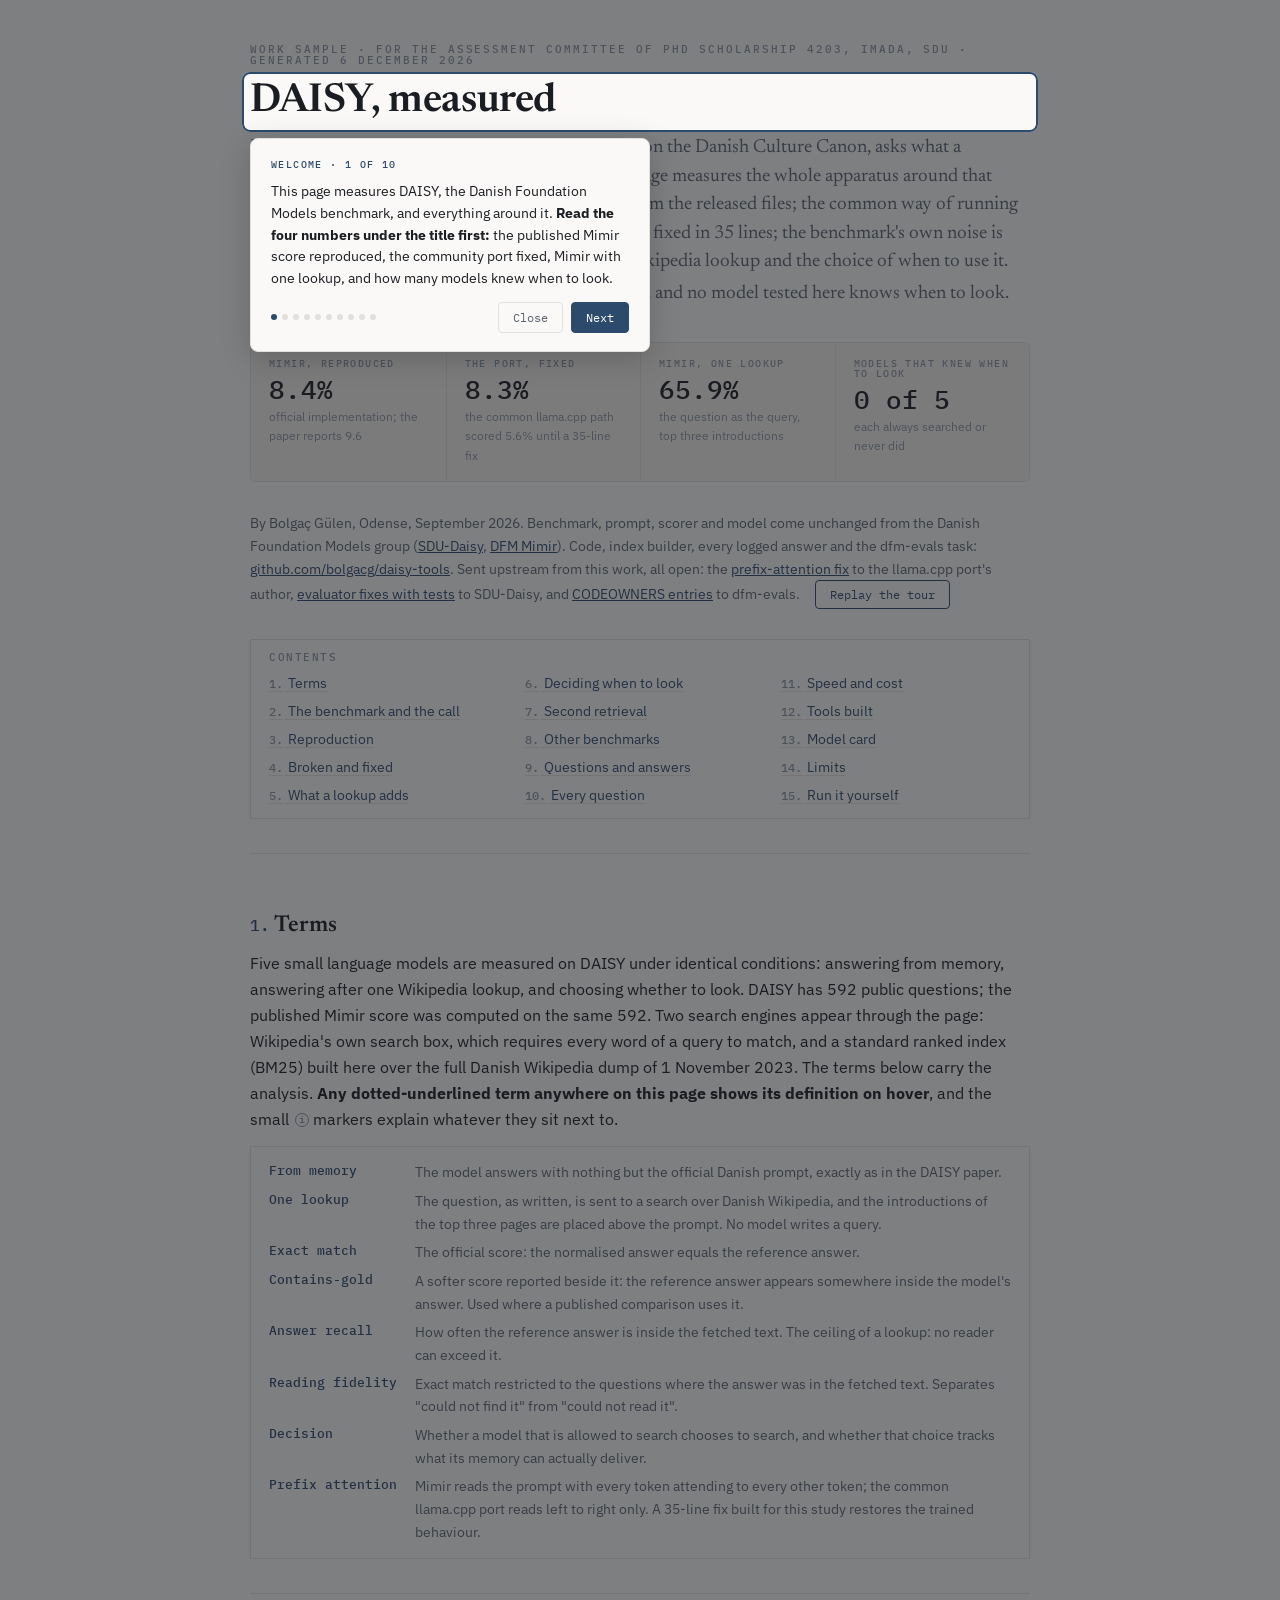
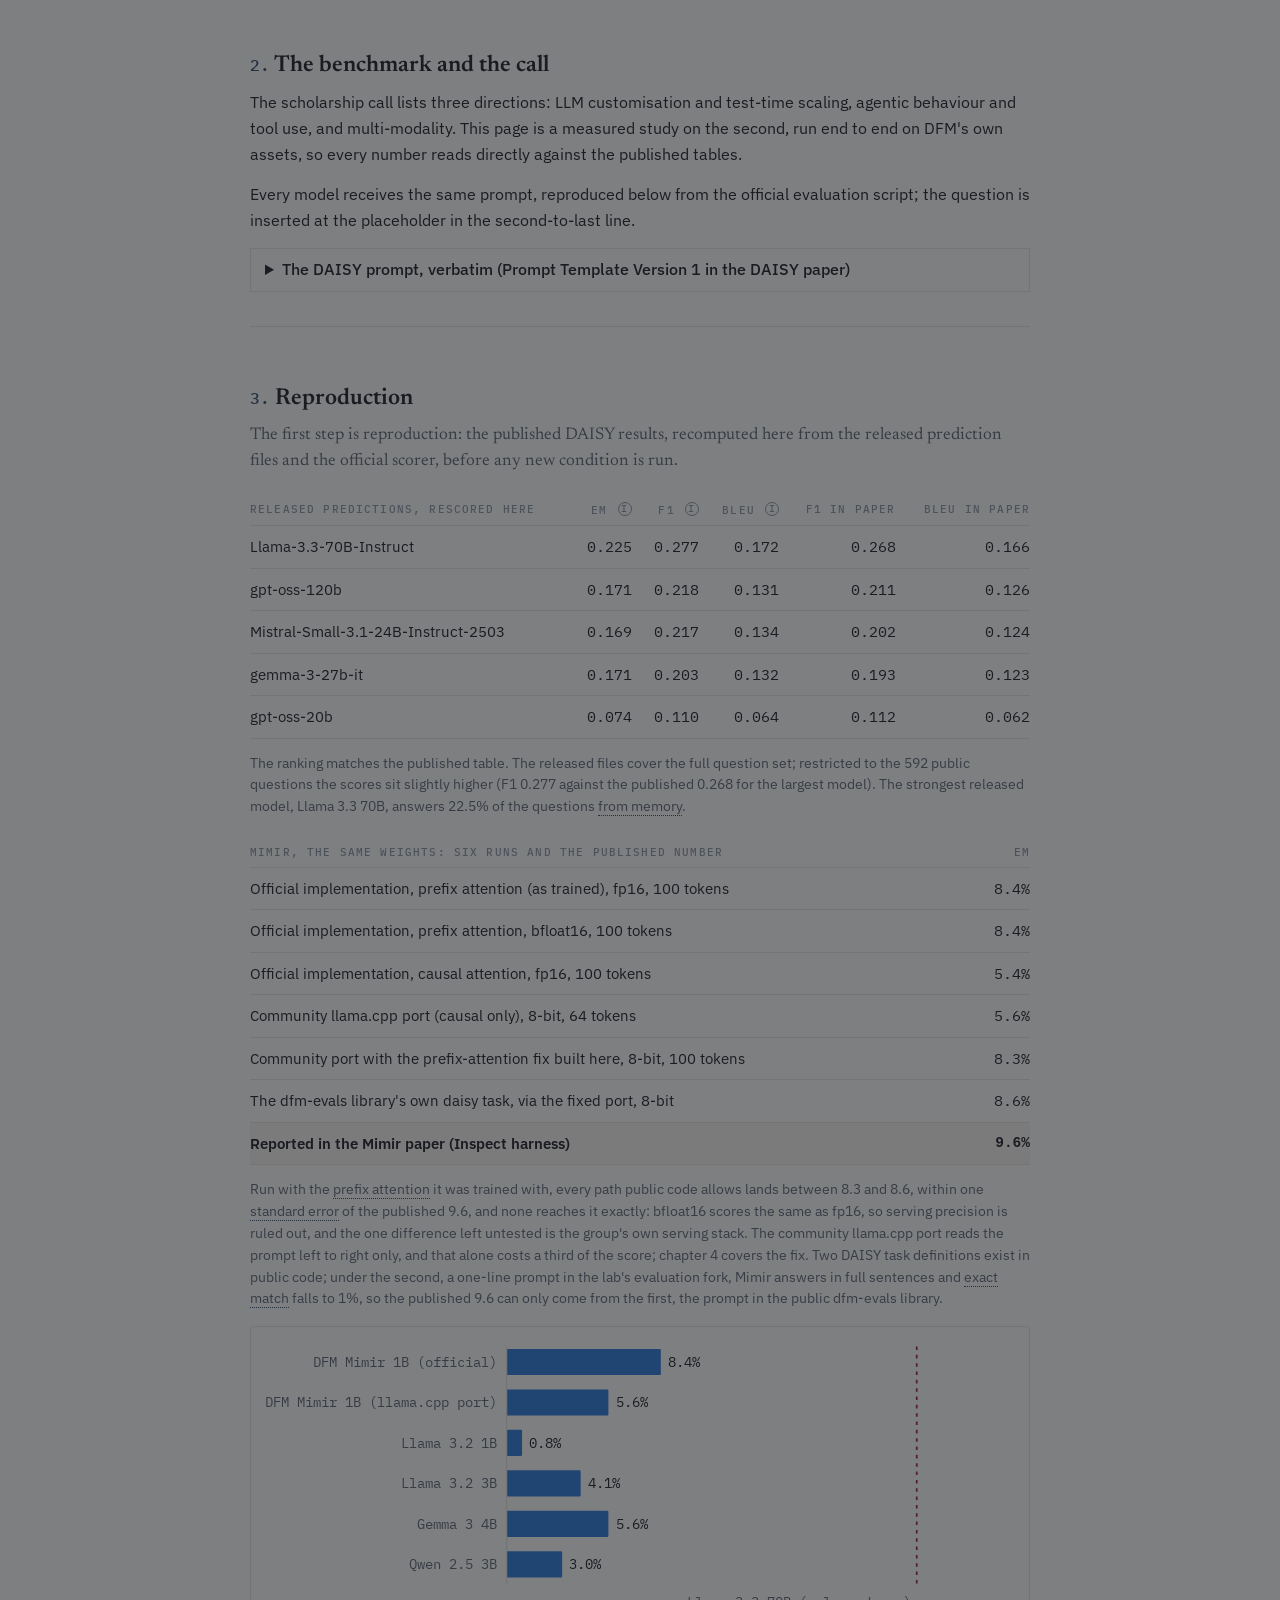
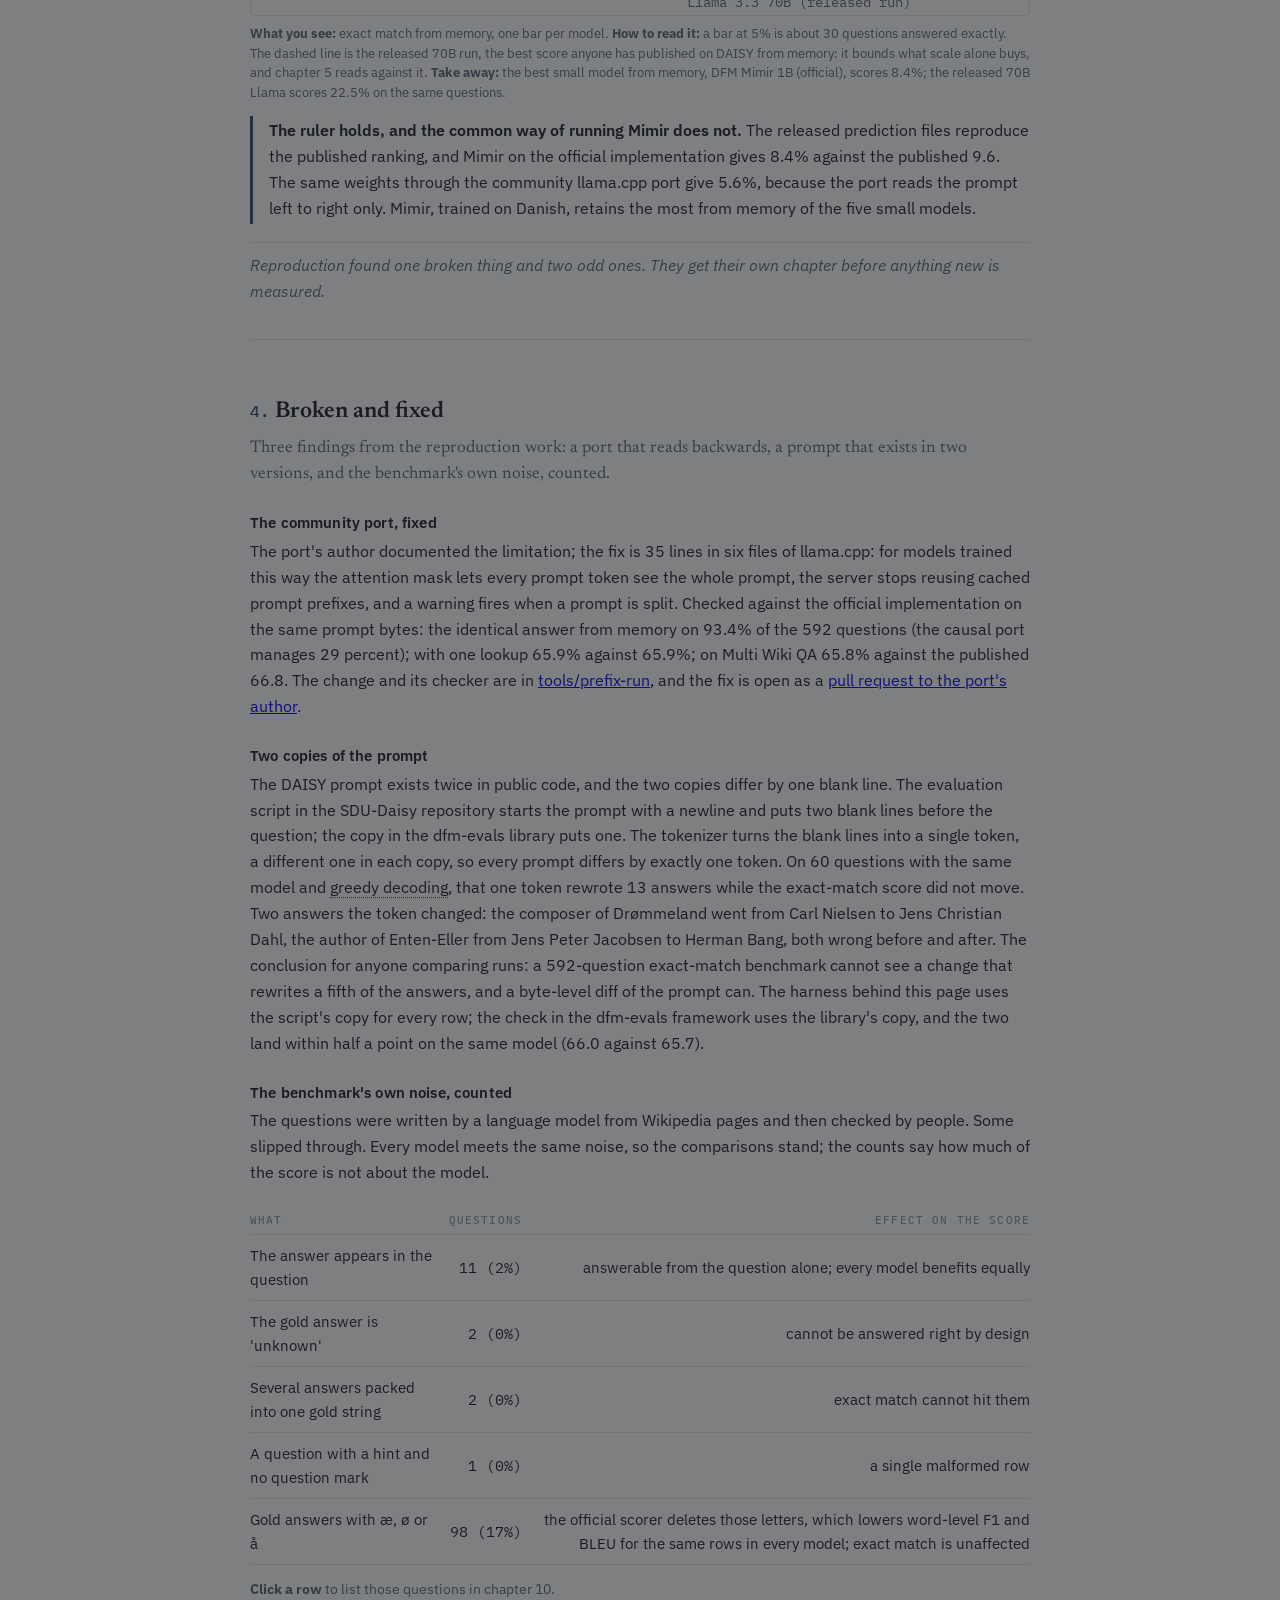
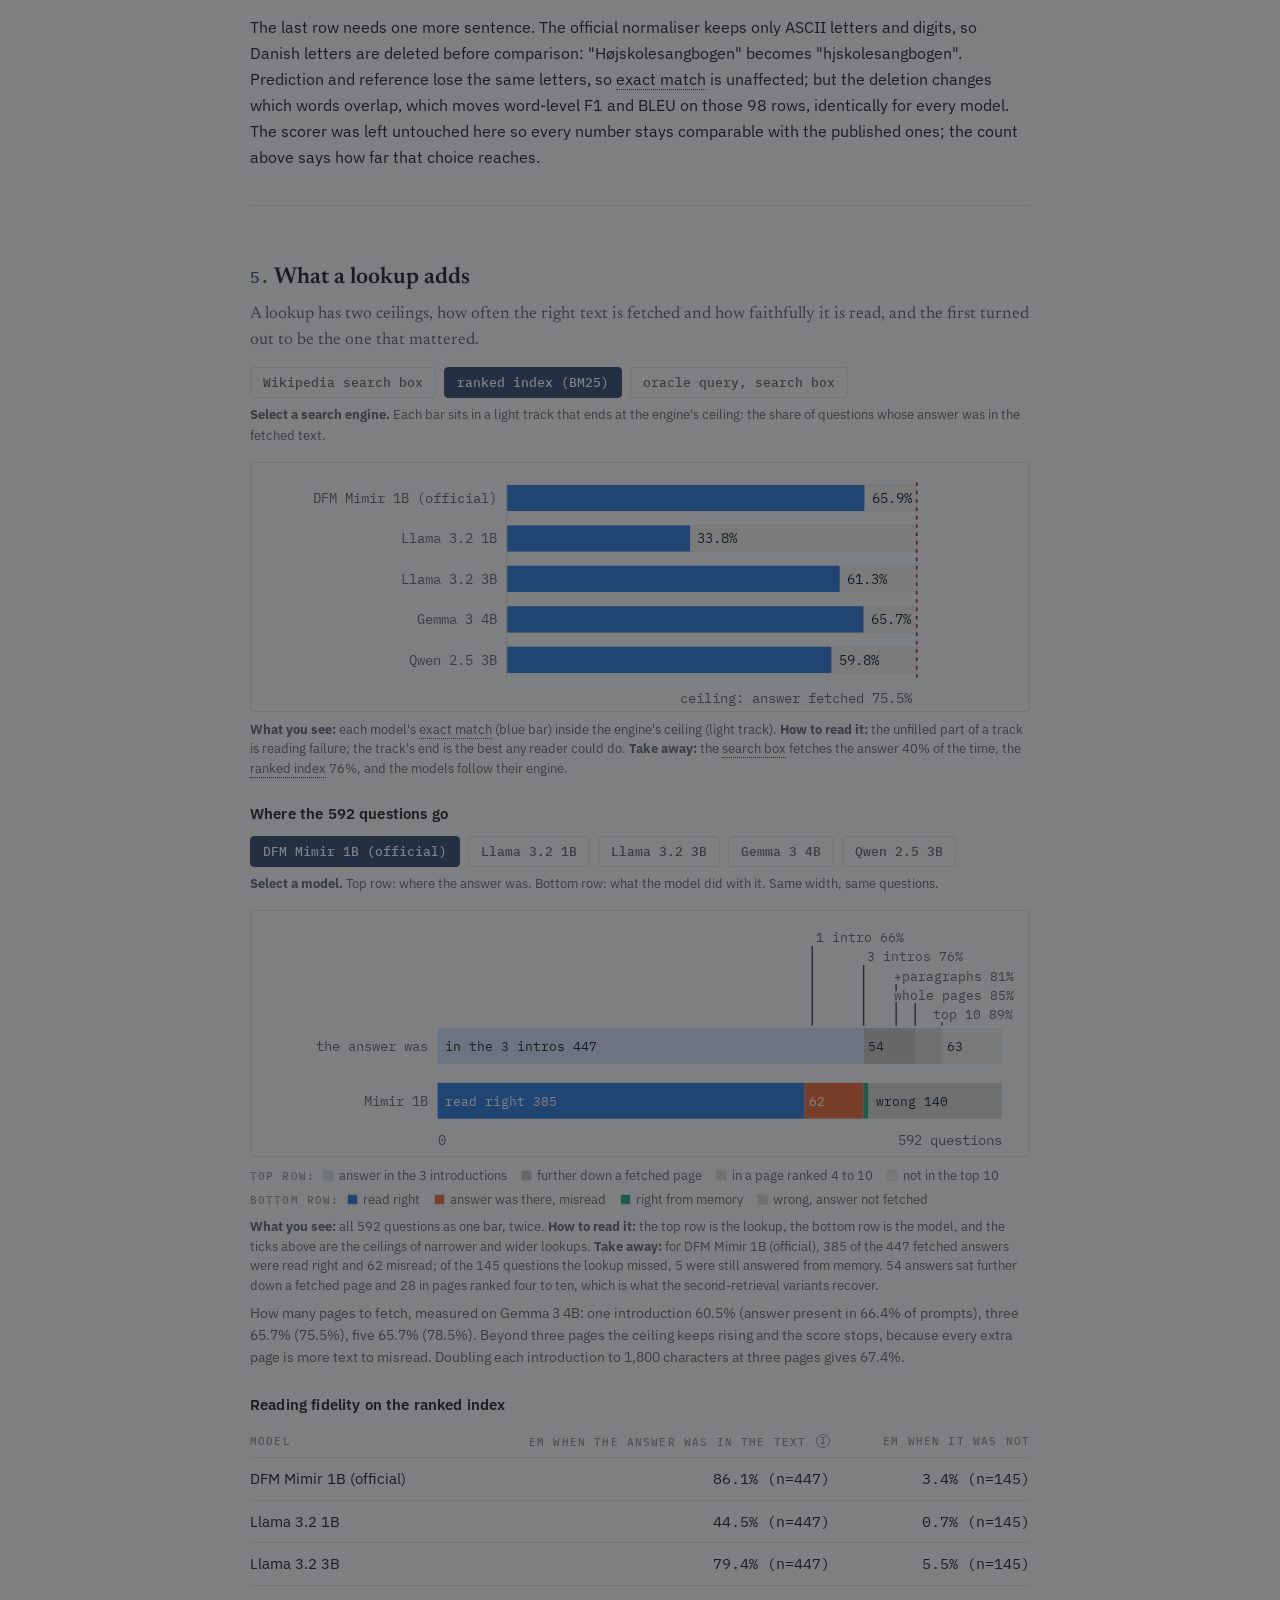
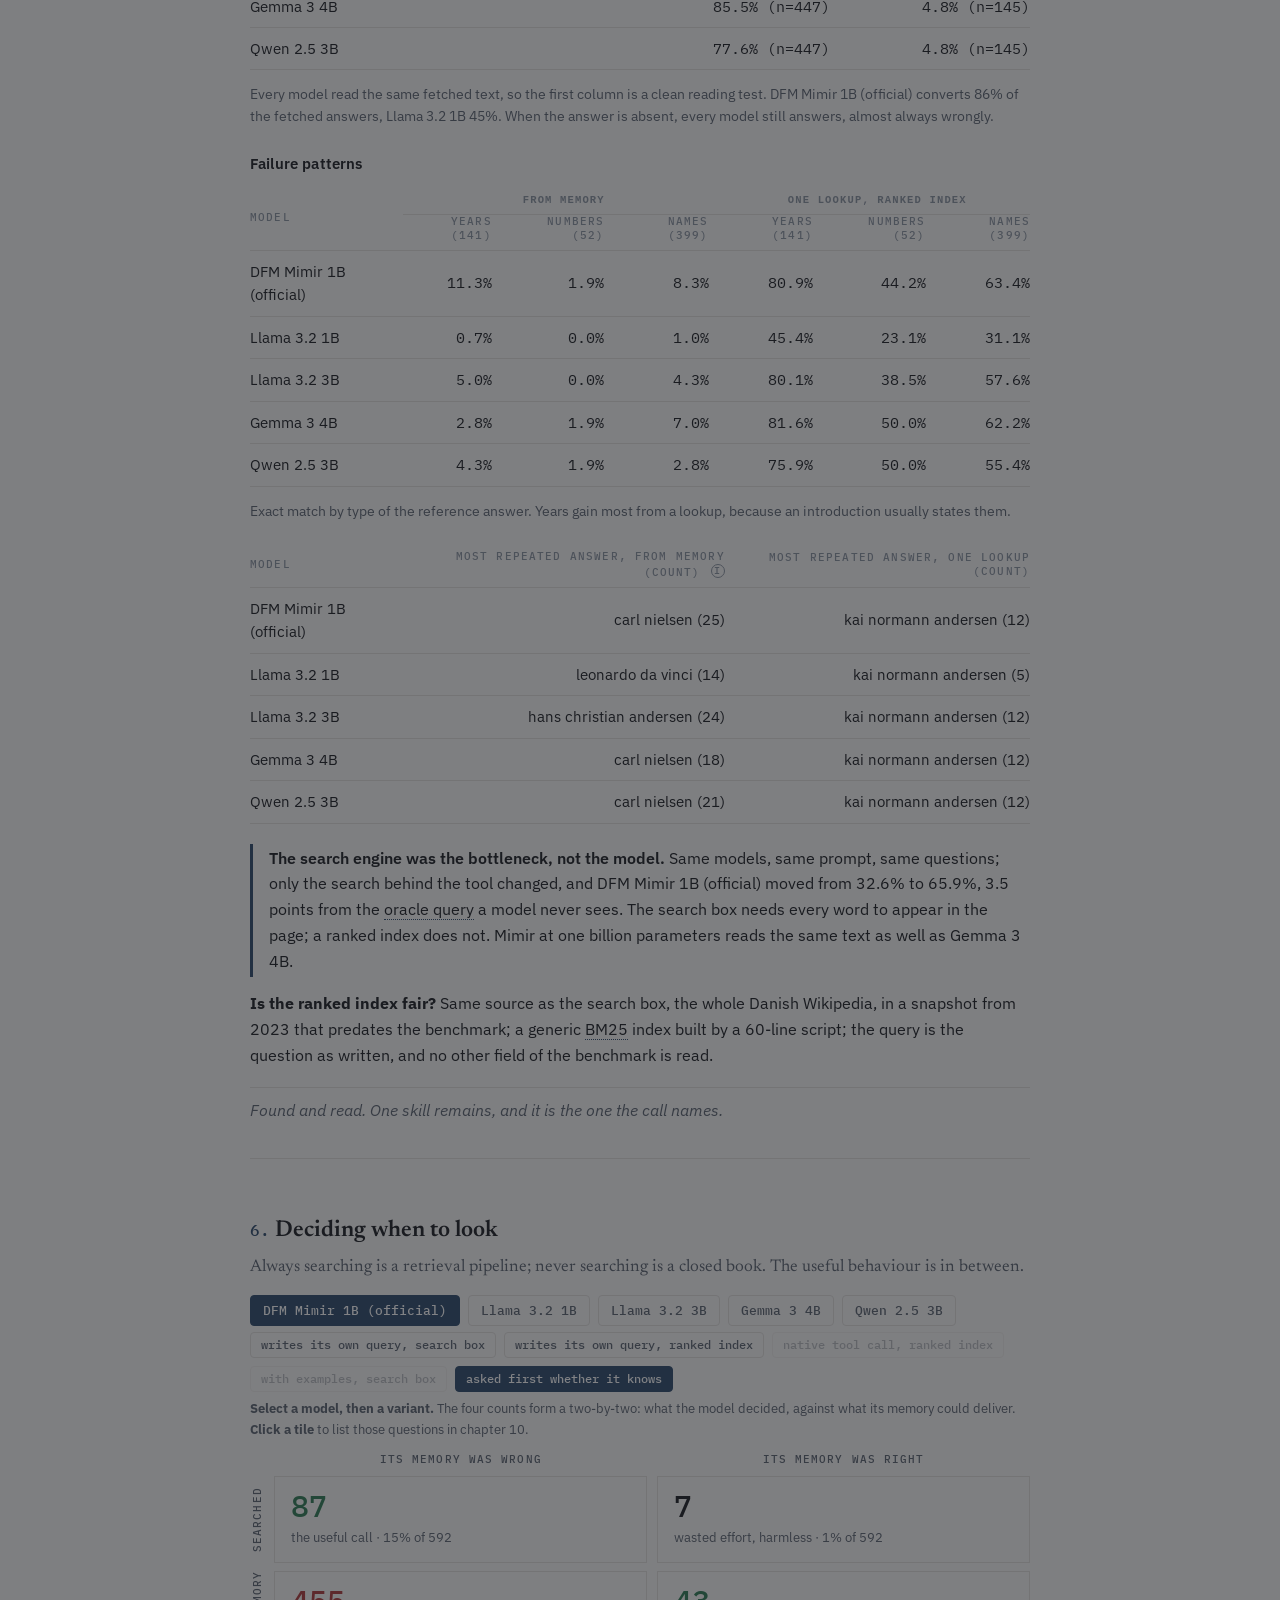
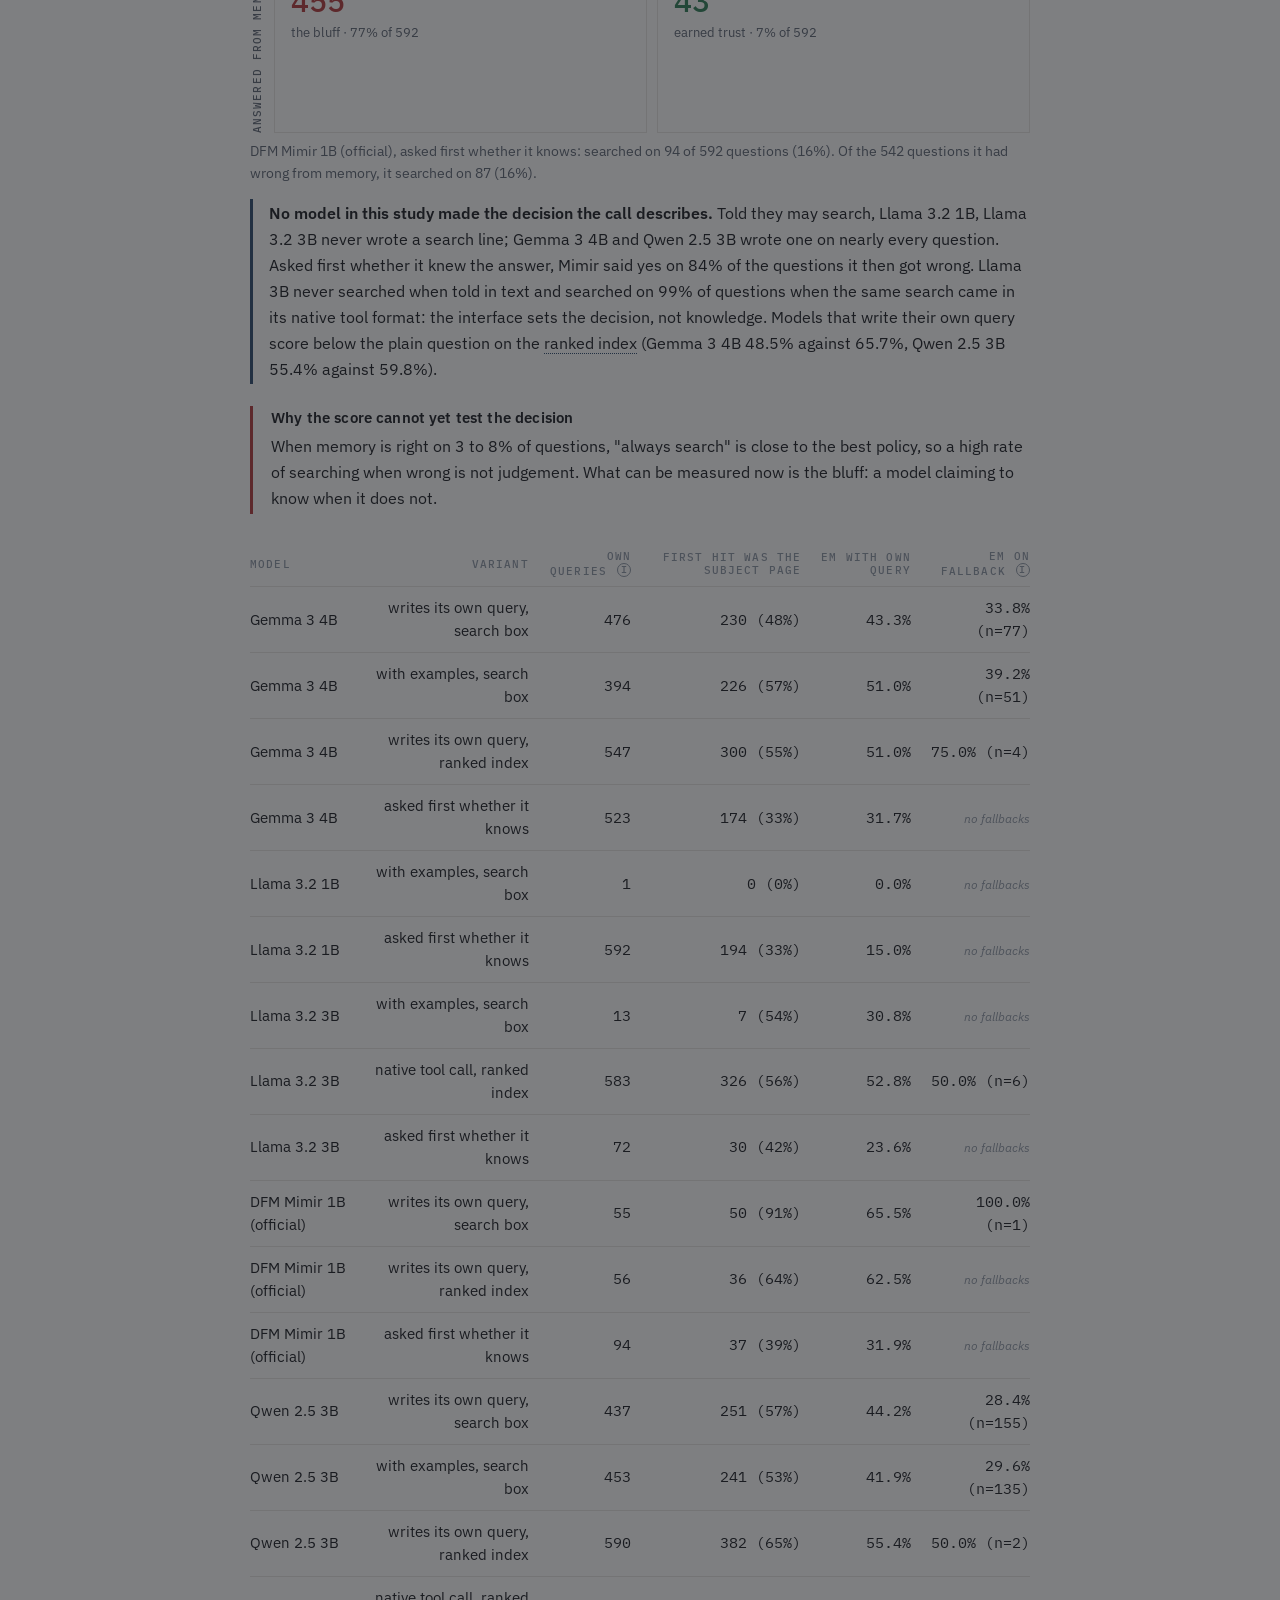
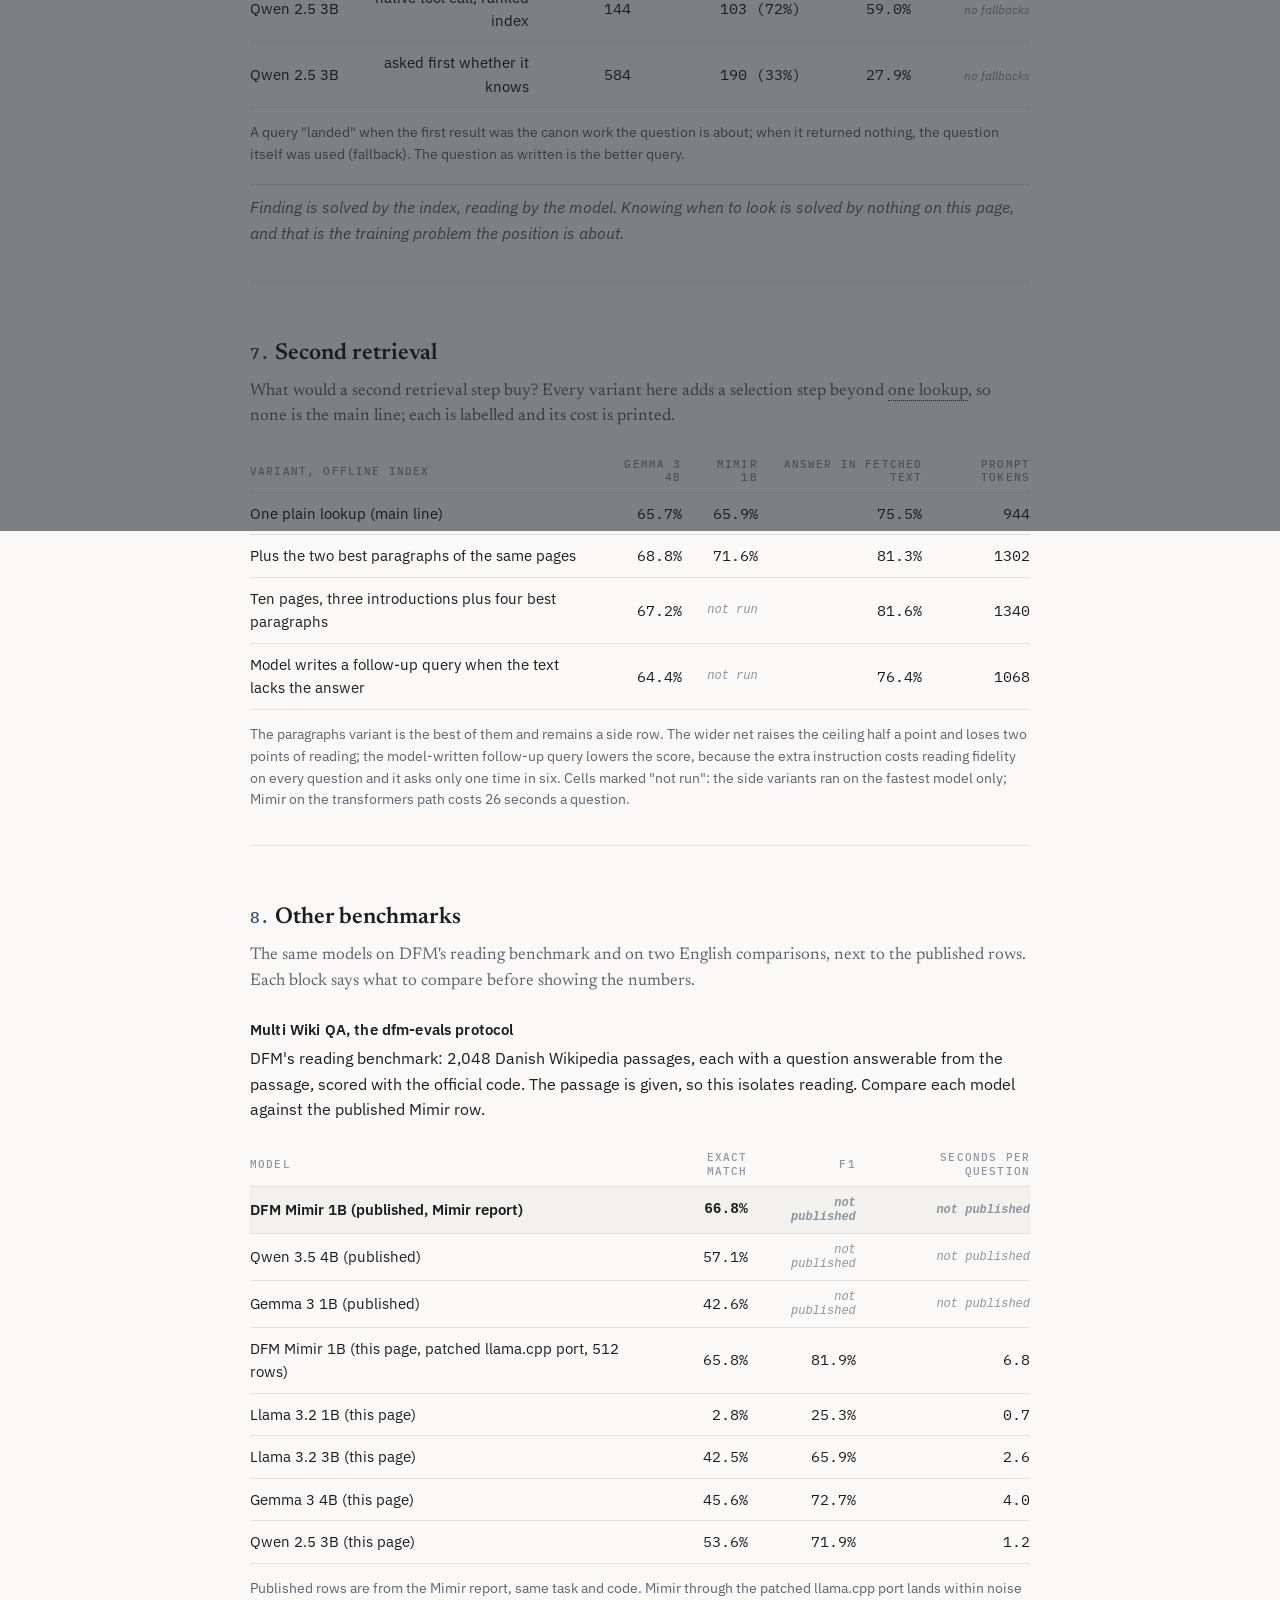
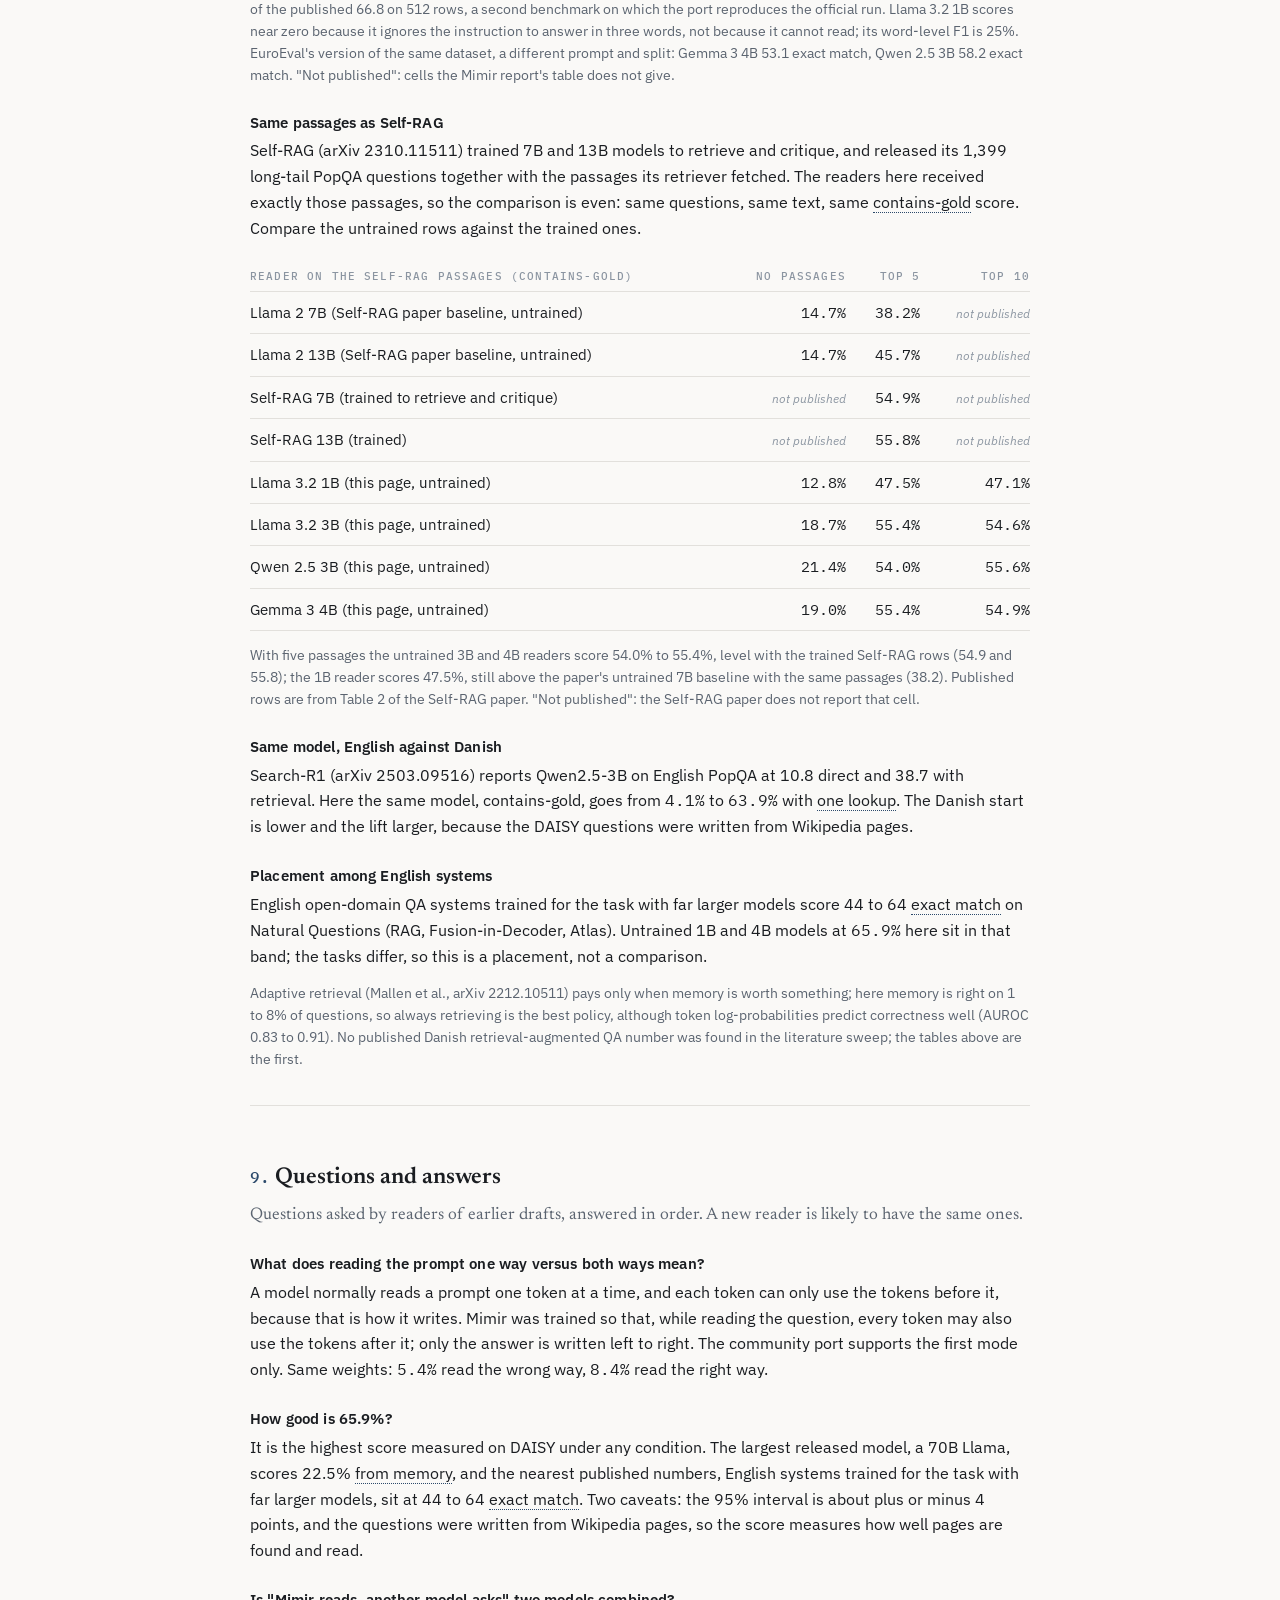
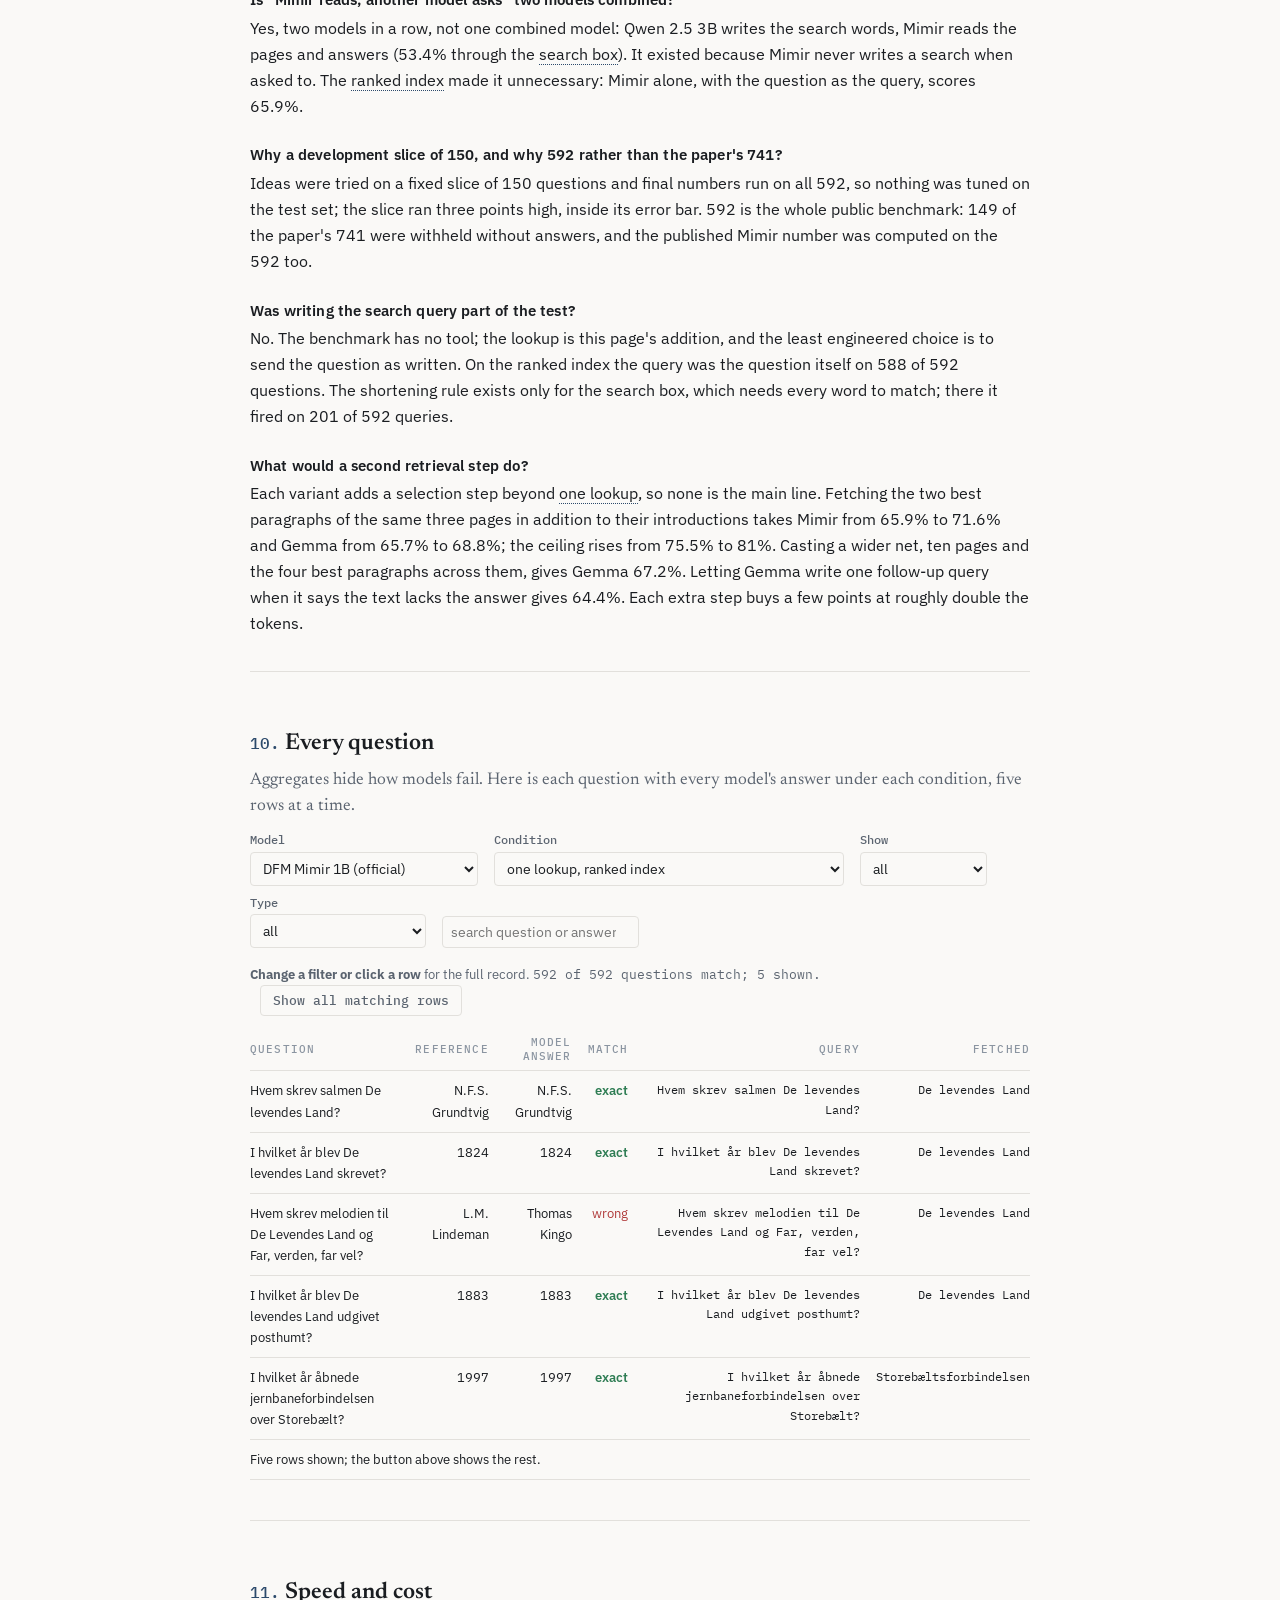
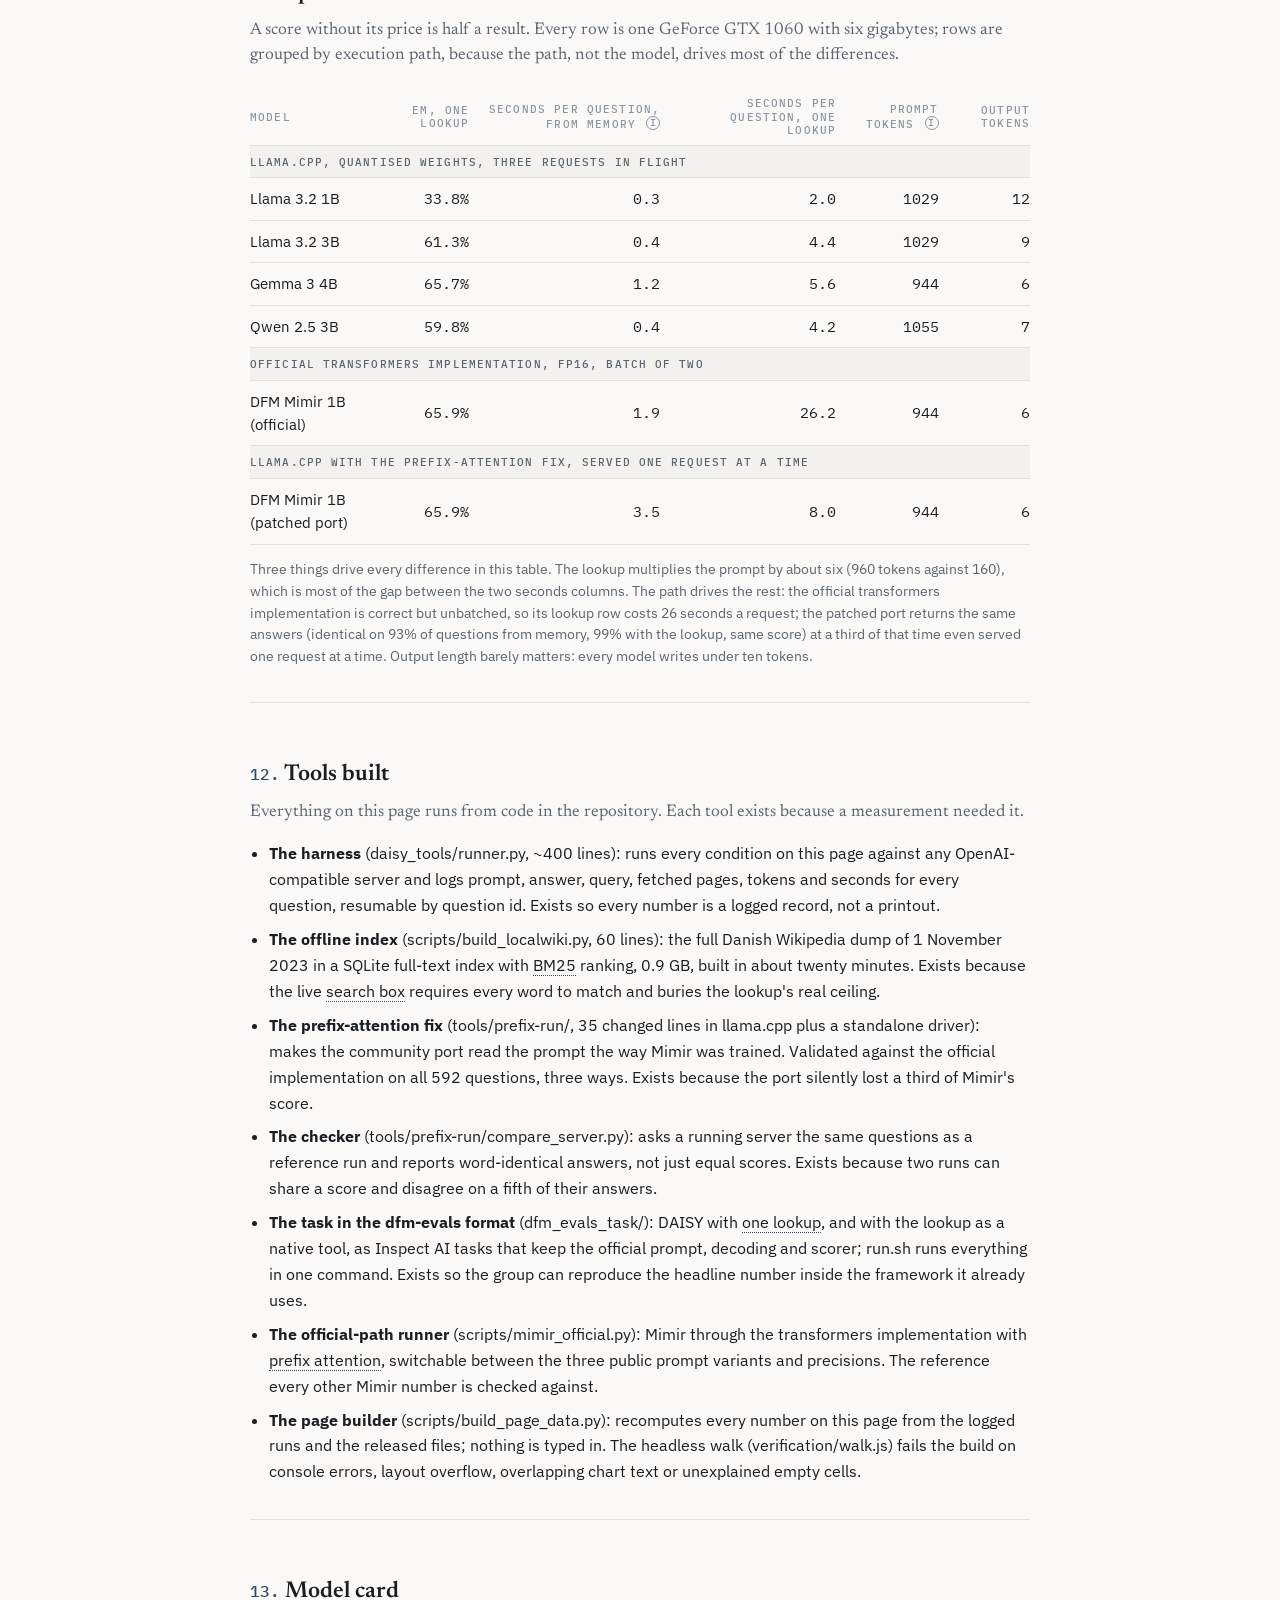
==== commit 2afc6fa7: "Results page 2026-09-06 16:54" ====
--- a/index.html
+++ b/index.html
@@ -33,6 +33,9 @@
   <p class="byline">By Bolga&ccedil; G&uuml;len, Odense, September 2026. Benchmark, prompt, scorer and model come unchanged from the Danish
   Foundation Models group (<a href="https://github.com/schneiderkamplab/SDU-Daisy">SDU-Daisy</a>, <a href="https://huggingface.co/danish-foundation-models/DFM-Mimir">DFM Mimir</a>).
   Code, index builder, every logged answer and the dfm-evals task: <a href="https://github.com/bolgacg/daisy-tools">github.com/bolgacg/daisy-tools</a>.
+  Sent upstream from this work, all open: the <a href="https://github.com/noctrex/llama.cpp/pull/1">prefix-attention fix</a> to the llama.cpp port's author,
+  <a href="https://github.com/schneiderkamplab/SDU-Daisy/pull/2">evaluator fixes with tests</a> to SDU-Daisy,
+  and <a href="https://github.com/danish-foundation-models/dfm-evals/pull/8">CODEOWNERS entries</a> to dfm-evals.
   <button class="tour-open" id="tourbtn">Replay the tour</button></p>
 </header>
 
@@ -84,8 +87,8 @@
   <p class="lede">The first step is reproduction: the published DAISY results, recomputed here from the released prediction files and the official scorer, before any new condition is run.</p>
   <div class="tscroll"><table id="reptable"><thead><tr><th>Released predictions, rescored here</th><th class="n">EM <span class="ib" data-tip="Exact match: the normalised answer equals the reference. The DAISY paper reports F1 and BLEU only; EM is added here because the rest of the page uses it.">i</span></th><th class="n">F1 <span class="ib" data-tip="Word-overlap score between answer and reference, 0 to 1. One of the two scores the DAISY paper reports.">i</span></th><th class="n">BLEU <span class="ib" data-tip="An n-gram overlap score, 0 to 1. The other score the DAISY paper reports.">i</span></th><th class="n">F1 in paper</th><th class="n">BLEU in paper</th></tr></thead><tbody></tbody></table></div>
   <p class="note">The ranking matches the published table. The released files cover the full question set; restricted to the 592 public questions the scores sit slightly higher (F1 0.277 against the published 0.268 for the largest model). The strongest released model, Llama 3.3 70B, answers 22.5% of the questions from memory.</p>
-  <div class="tscroll"><table id="mimirtable"><thead><tr><th>Mimir, the same weights: four runs and the published number</th><th class="n">EM</th></tr></thead><tbody></tbody></table></div>
-  <p class="note">The official implementation lands within one standard error of the published 9.6. The community llama.cpp port reads the prompt left to right only, and that alone costs a third of the score; chapter 4 covers the fix. Two DAISY task definitions exist in public code; under the second, a one-line prompt in the lab's evaluation fork, Mimir answers in full sentences and exact match falls to 1%, so the published 9.6 can only come from the first, the prompt in the public dfm-evals library.</p>
+  <div class="tscroll"><table id="mimirtable"><thead><tr><th>Mimir, the same weights: six runs and the published number</th><th class="n">EM</th></tr></thead><tbody></tbody></table></div>
+  <p class="note">Run with the prefix attention it was trained with, every path public code allows lands between 8.3 and 8.6, within one standard error of the published 9.6, and none reaches it exactly: bfloat16 scores the same as fp16, so serving precision is ruled out, and the one difference left untested is the group's own serving stack. The community llama.cpp port reads the prompt left to right only, and that alone costs a third of the score; chapter 4 covers the fix. Two DAISY task definitions exist in public code; under the second, a one-line prompt in the lab's evaluation fork, Mimir answers in full sentences and exact match falls to 1%, so the published 9.6 can only come from the first, the prompt in the public dfm-evals library.</p>
   <figure>
     <div class="viz-root" id="a1chart"></div>
     <figcaption><b>What you see:</b> exact match from memory, one bar per model. <b>How to read it:</b> a bar at 5% is about 30 questions answered exactly. The dashed line is the released 70B run, the best score anyone has published on DAISY from memory: it bounds what scale alone buys, and chapter 5 reads against it. <b>Take away:</b> <span data-fill="a1_take"></span></figcaption>
@@ -98,7 +101,8 @@
   <h2>Broken and fixed</h2>
   <p class="lede">Three findings from the reproduction work: a port that reads backwards, a prompt that exists in two versions, and the benchmark's own noise, counted.</p>
   <h3>The community port, fixed</h3>
-  <p><span data-fill="port_fix_note"></span> The change and its checker are in <a href="https://github.com/bolgacg/daisy-tools/tree/master/tools/prefix-run">tools/prefix-run</a>.</p>
+  <p><span data-fill="port_fix_note"></span> The change and its checker are in <a href="https://github.com/bolgacg/daisy-tools/tree/master/tools/prefix-run">tools/prefix-run</a>,
+  and the fix is open as a <a href="https://github.com/noctrex/llama.cpp/pull/1">pull request to the port's author</a>.</p>
   <h3>Two copies of the prompt</h3>
   <p>The DAISY prompt exists twice in public code, and the two copies differ by one blank line. The evaluation script in the SDU-Daisy repository starts the prompt with a newline and puts two blank lines before the question; the copy in the dfm-evals library puts one. The tokenizer turns the blank lines into a single token, a different one in each copy, so every prompt differs by exactly one token. On 60 questions with the same model and greedy decoding, that one token rewrote 13 answers while the exact-match score did not move. Two answers the token changed: the composer of Drømmeland went from Carl Nielsen to Jens Christian Dahl, the author of Enten-Eller from Jens Peter Jacobsen to Herman Bang, both wrong before and after. The conclusion for anyone comparing runs: a 592-question exact-match benchmark cannot see a change that rewrites a fifth of the answers, and a byte-level diff of the prompt can. The harness behind this page uses the script's copy for every row; the check in the dfm-evals framework uses the library's copy, and the two land within half a point on the same model (66.0 against 65.7).</p>
   <h3>The benchmark's own noise, counted</h3>
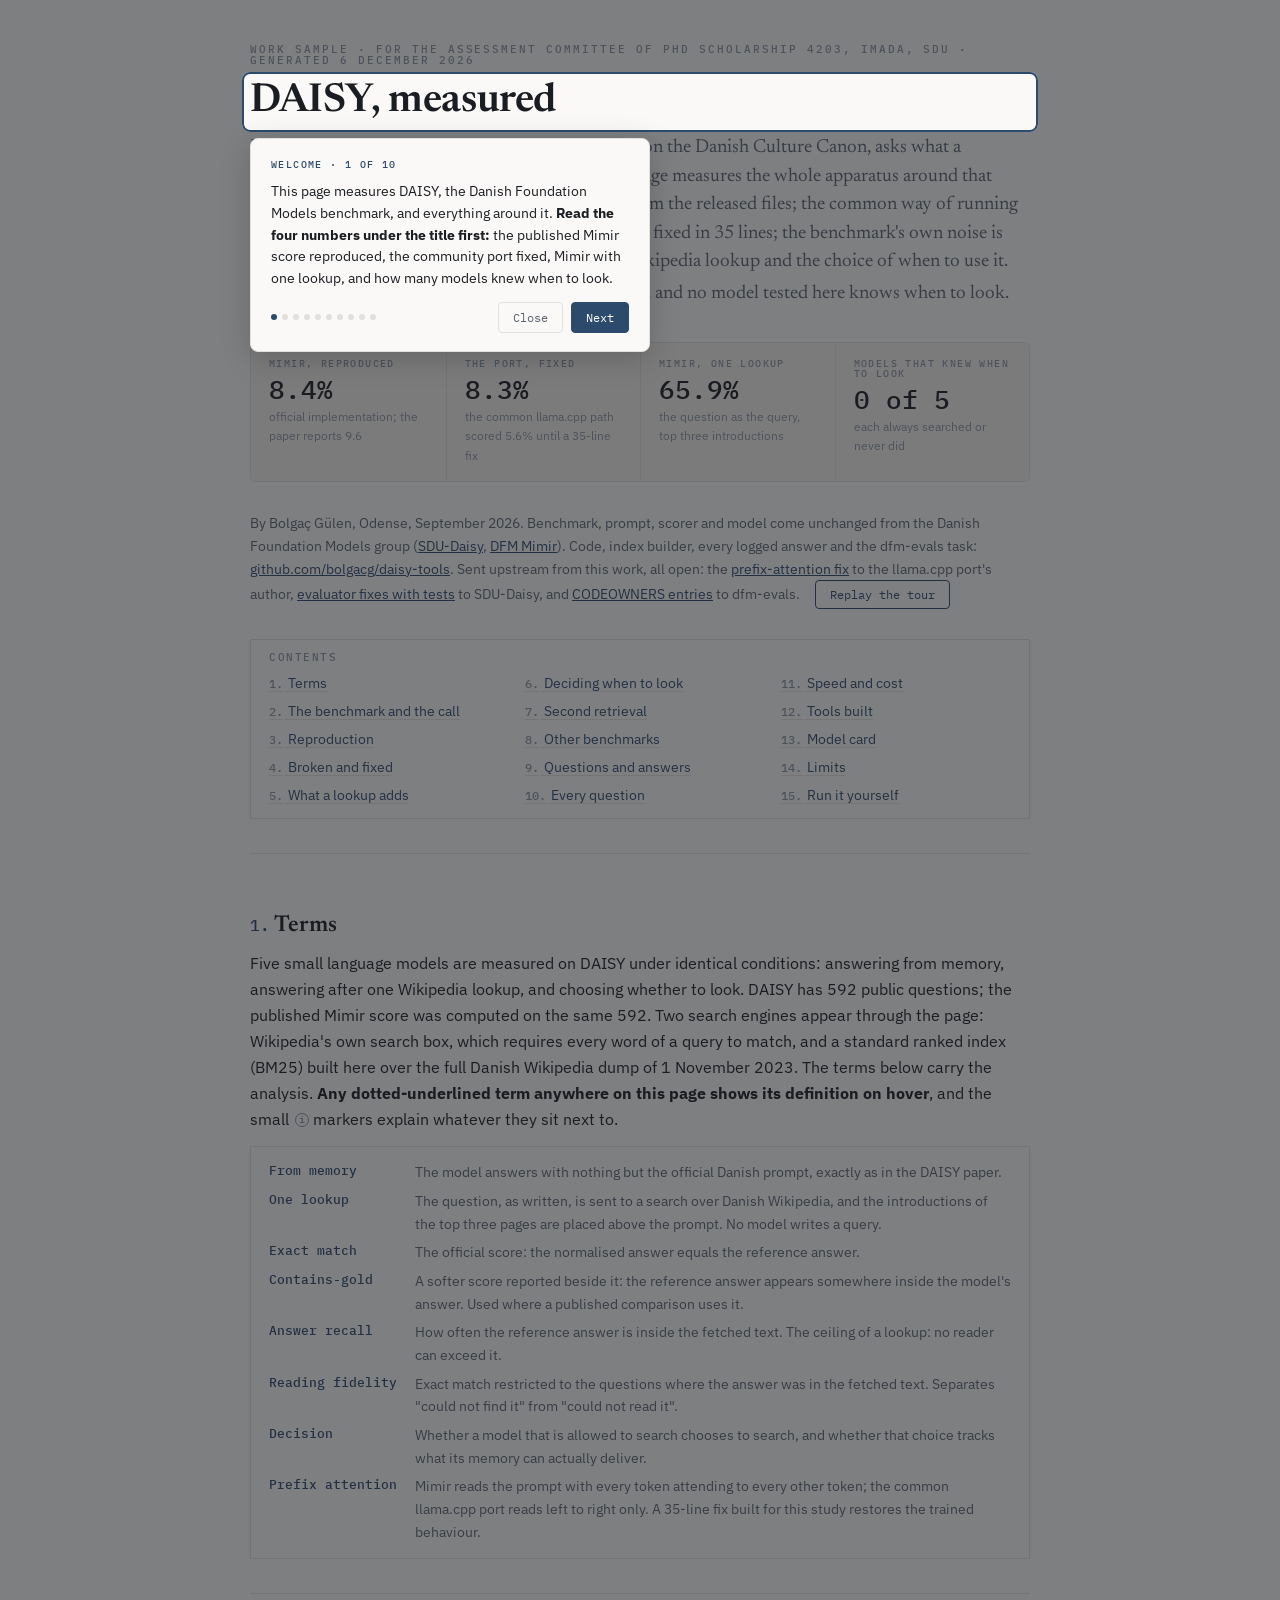
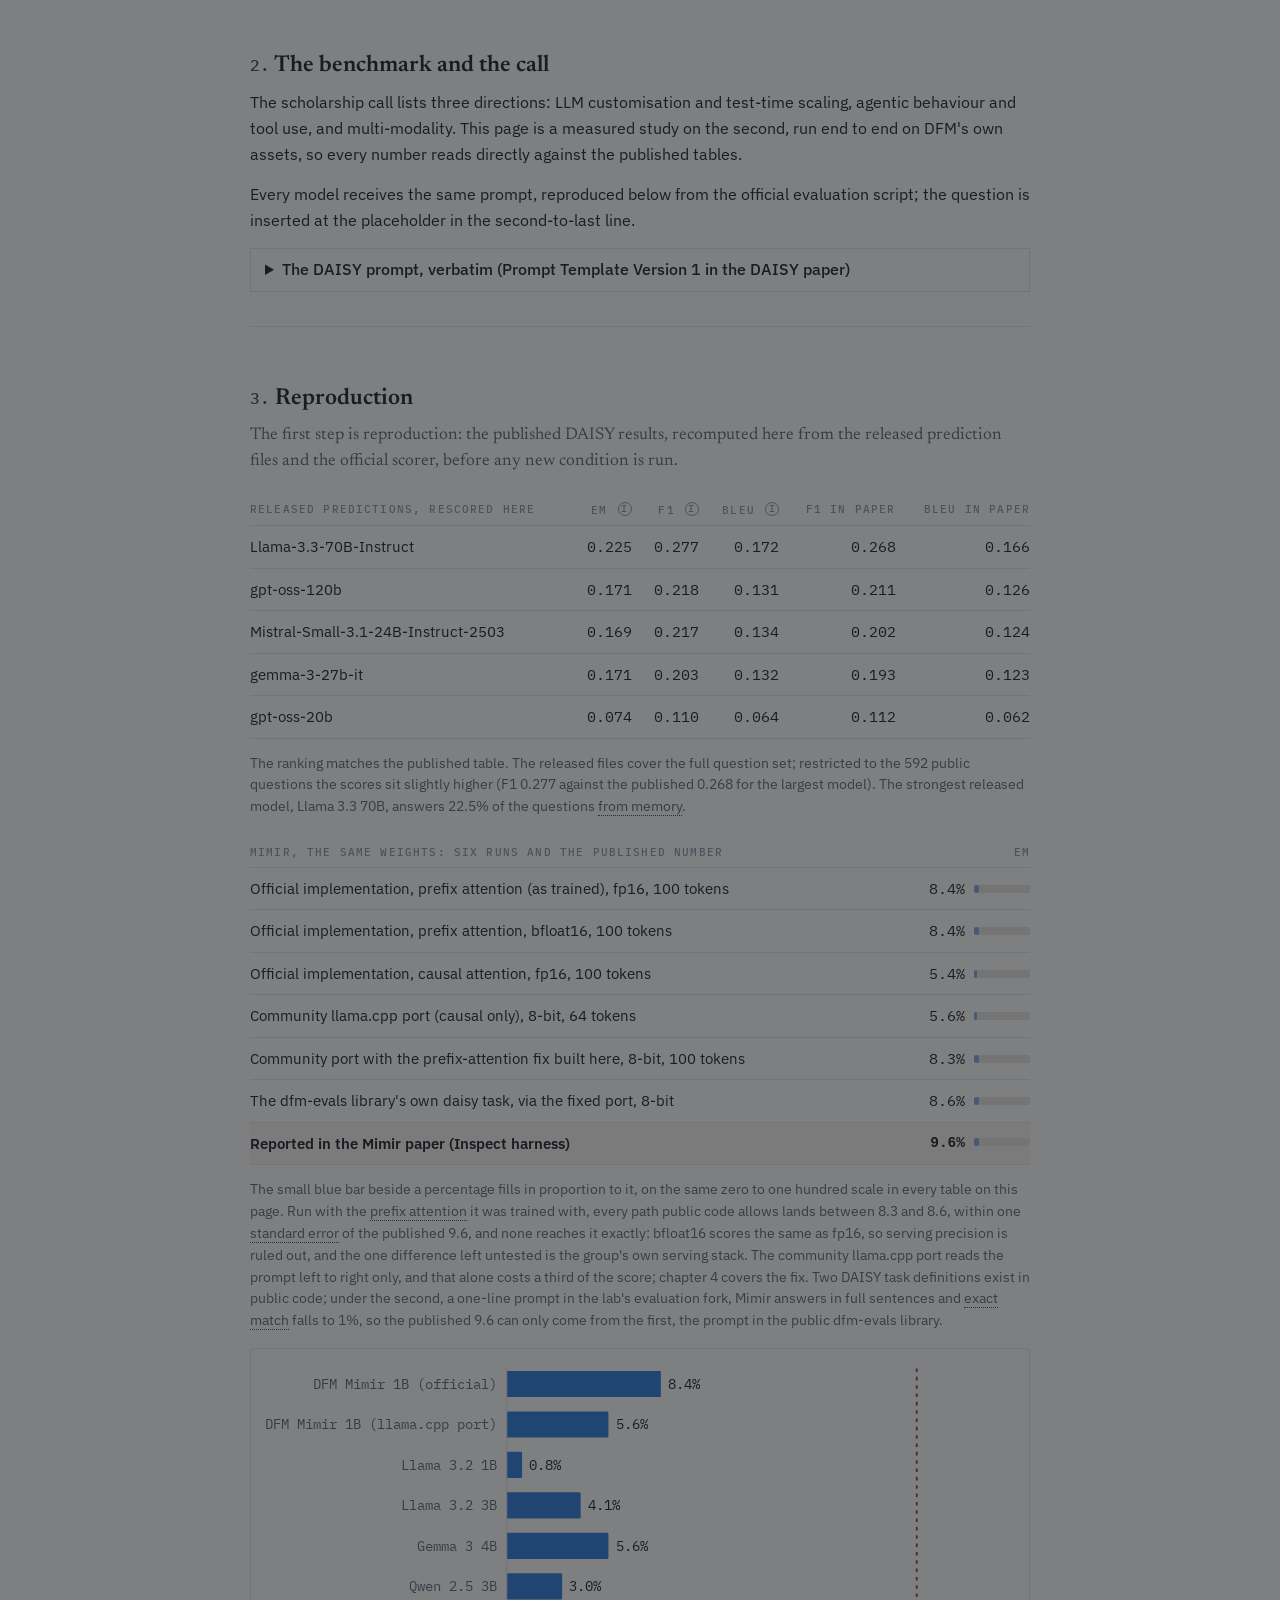
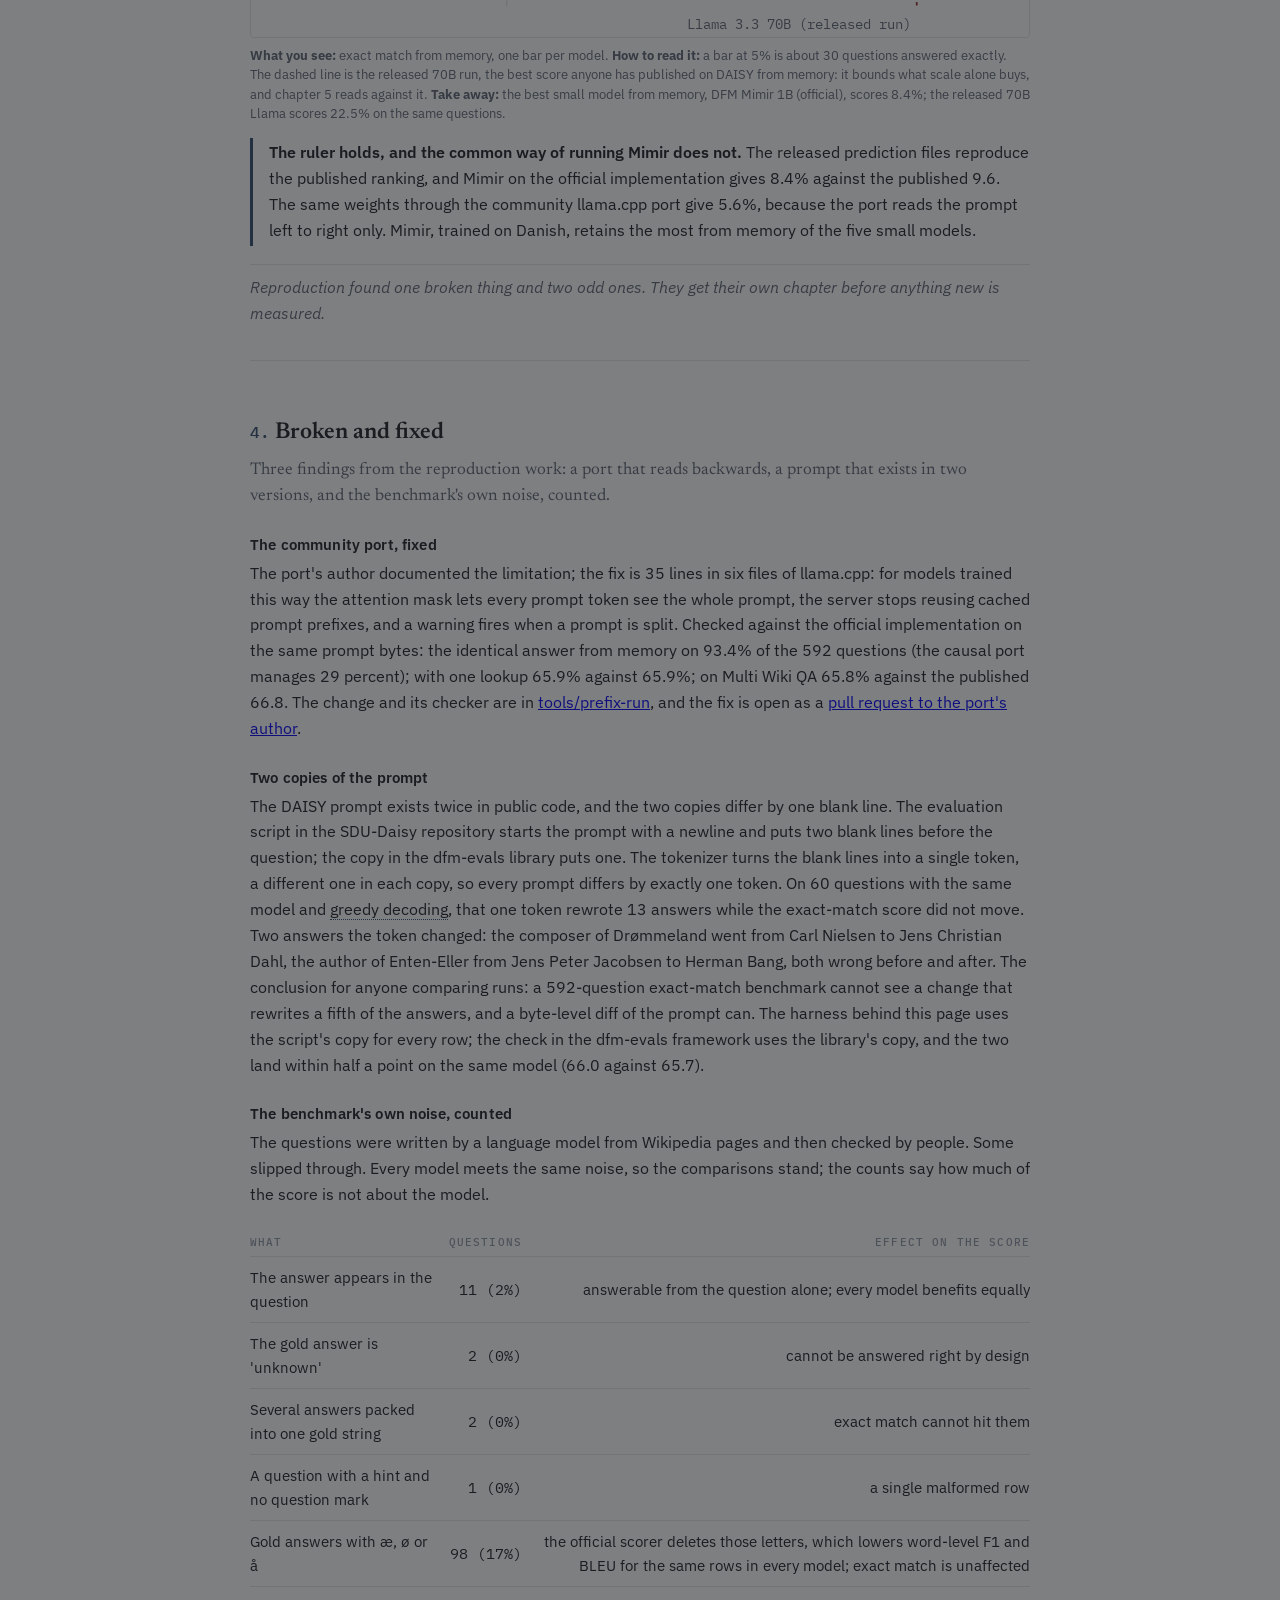
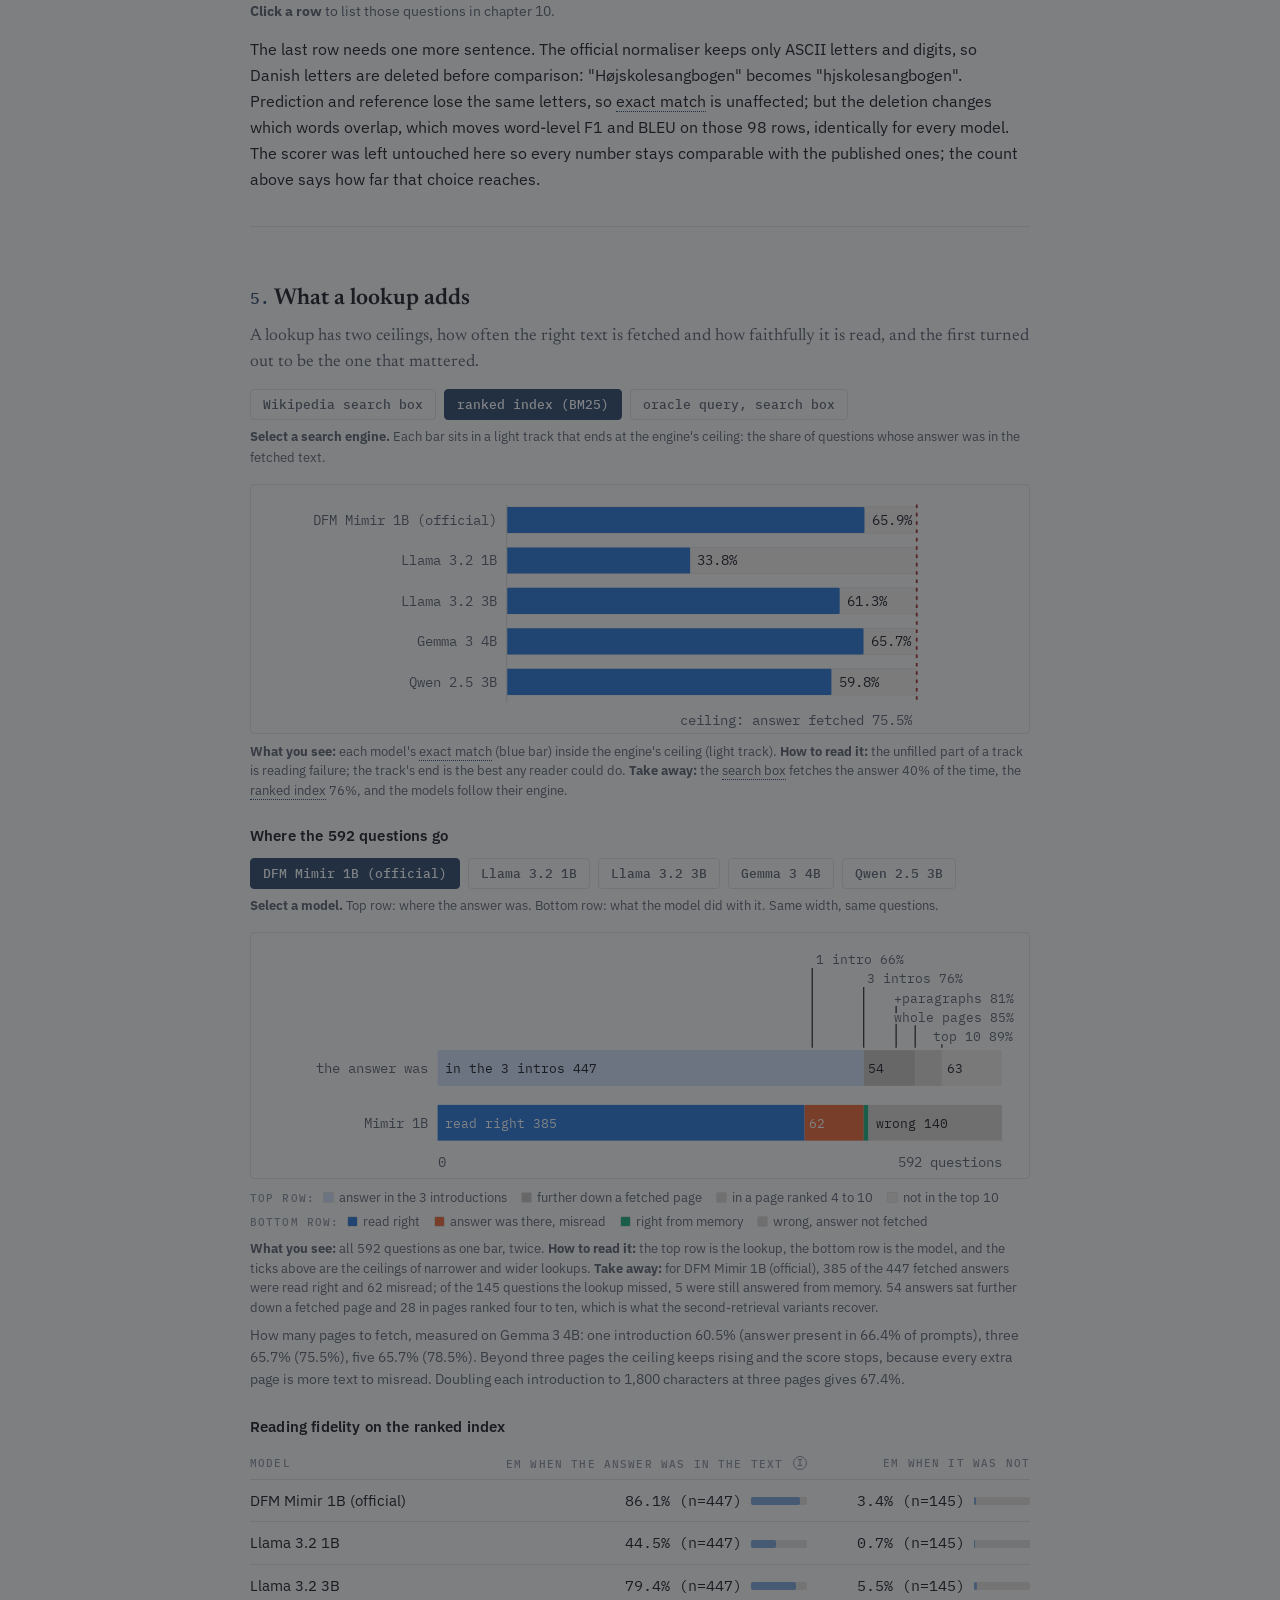
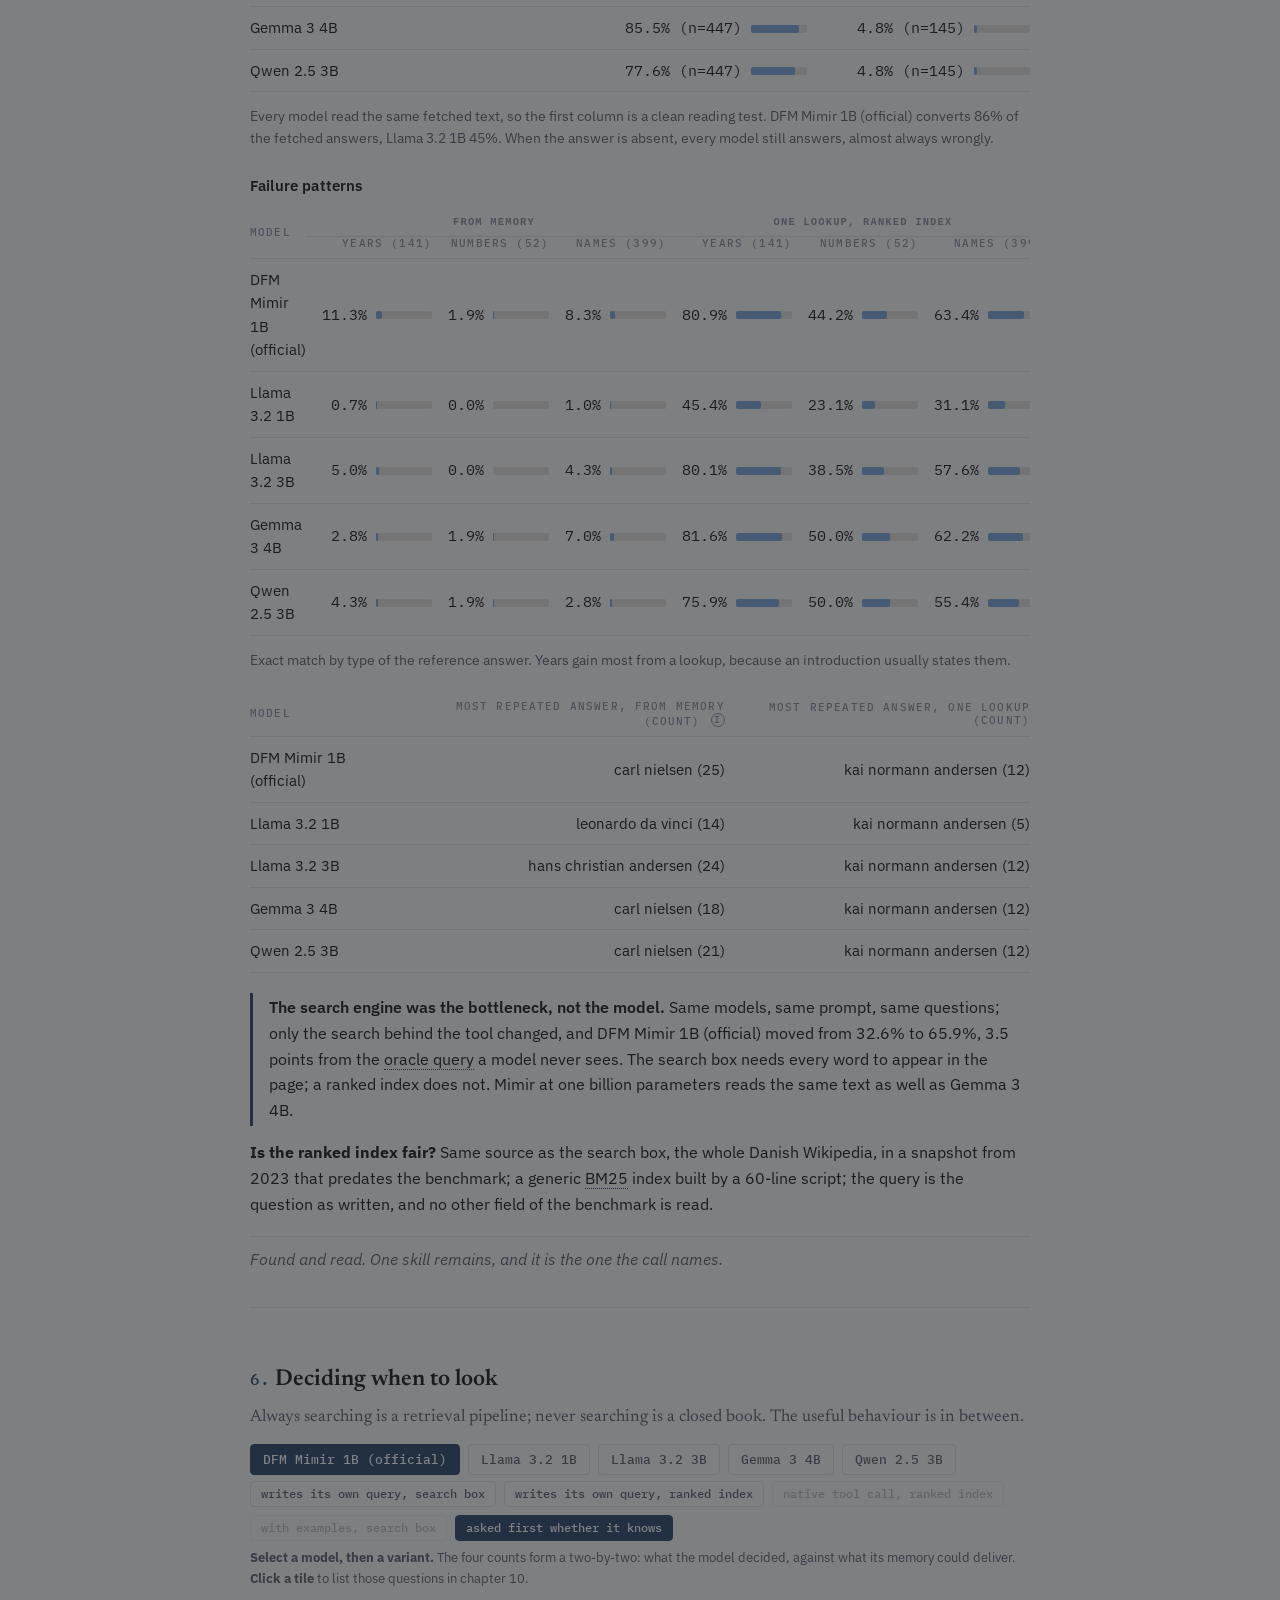
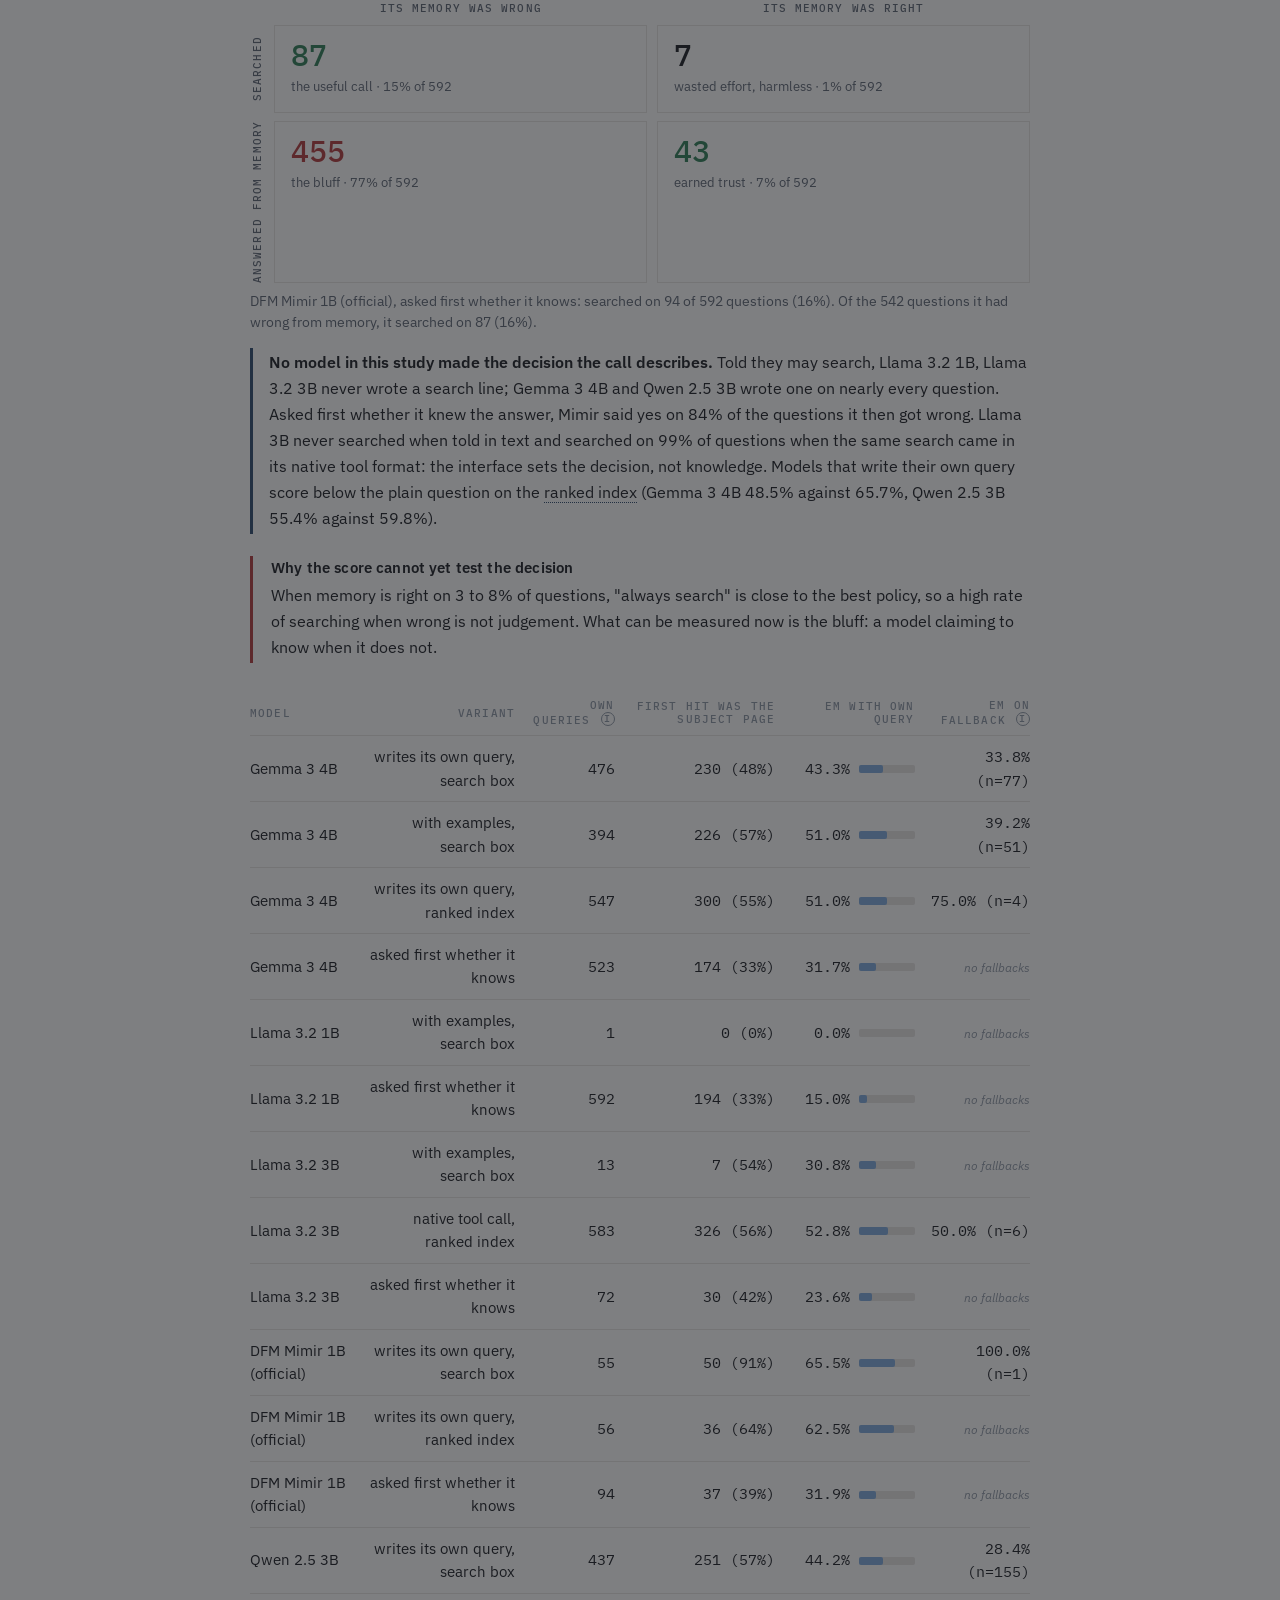
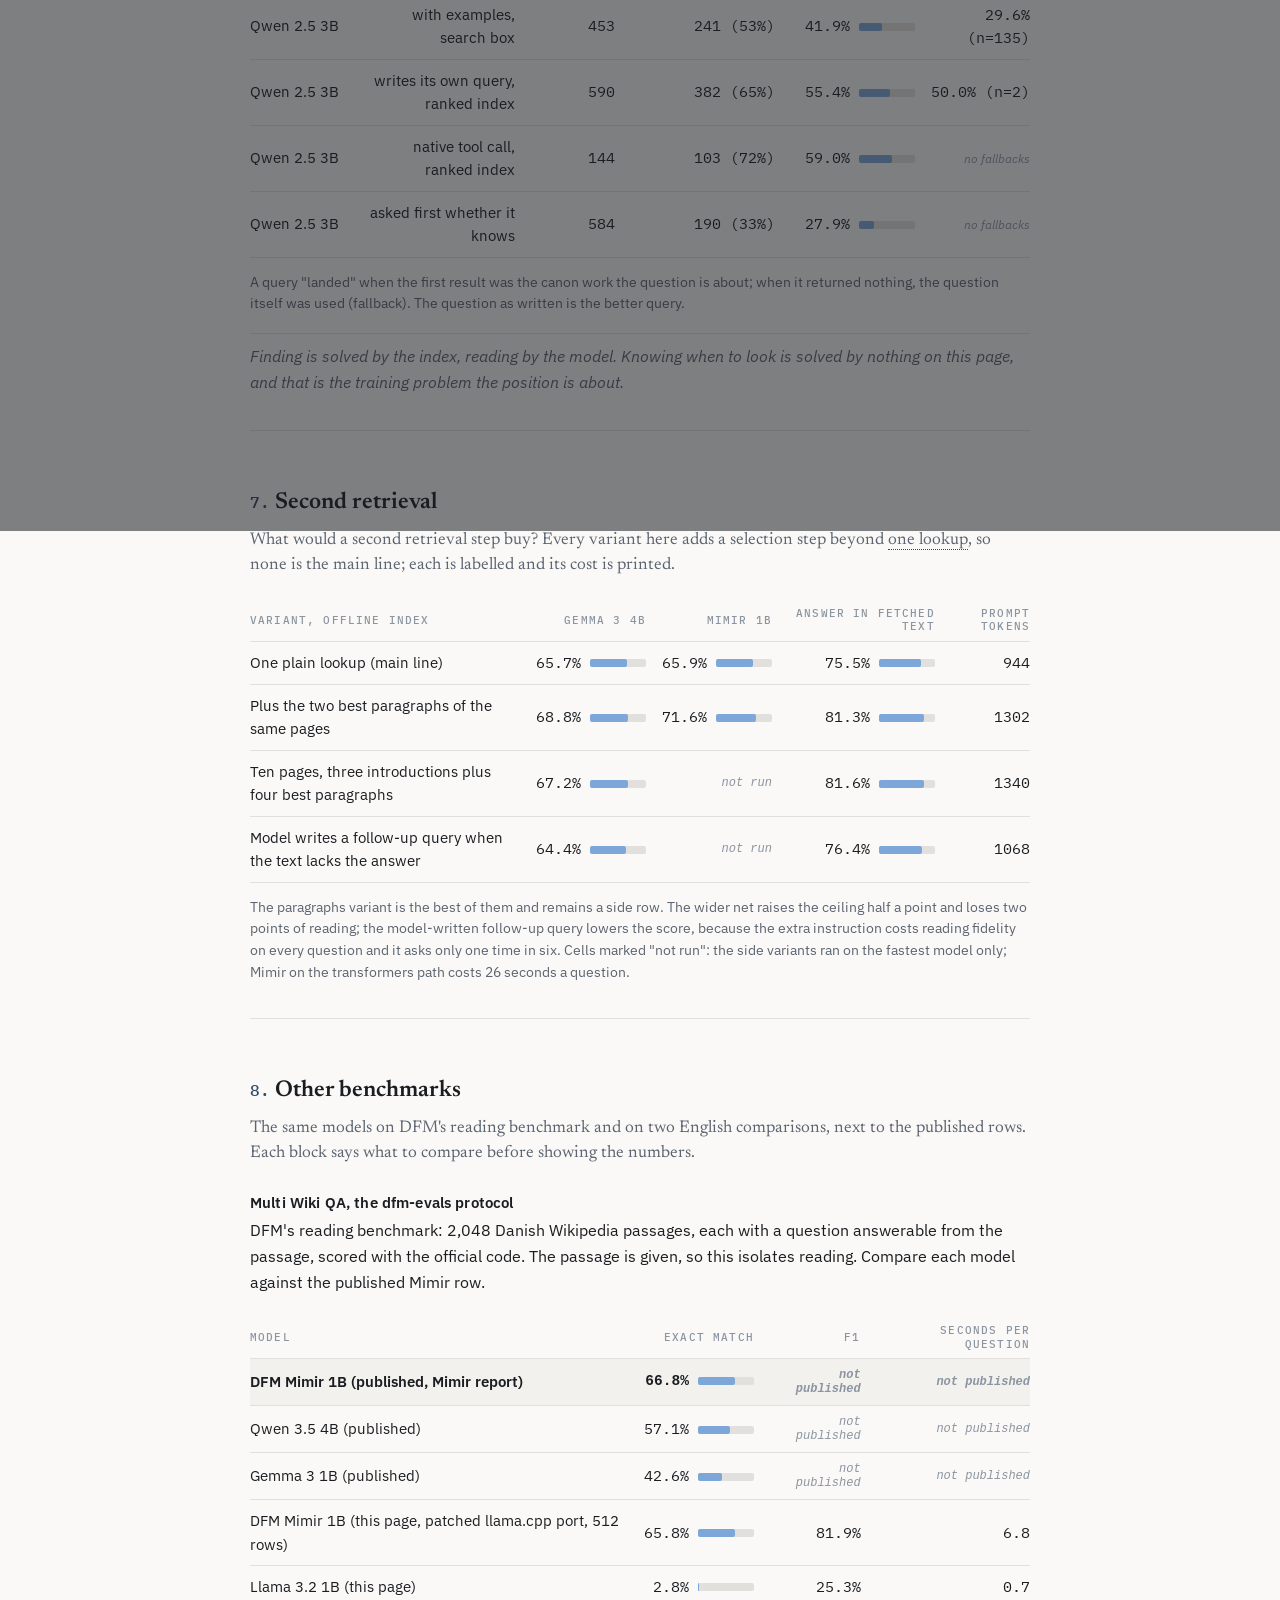
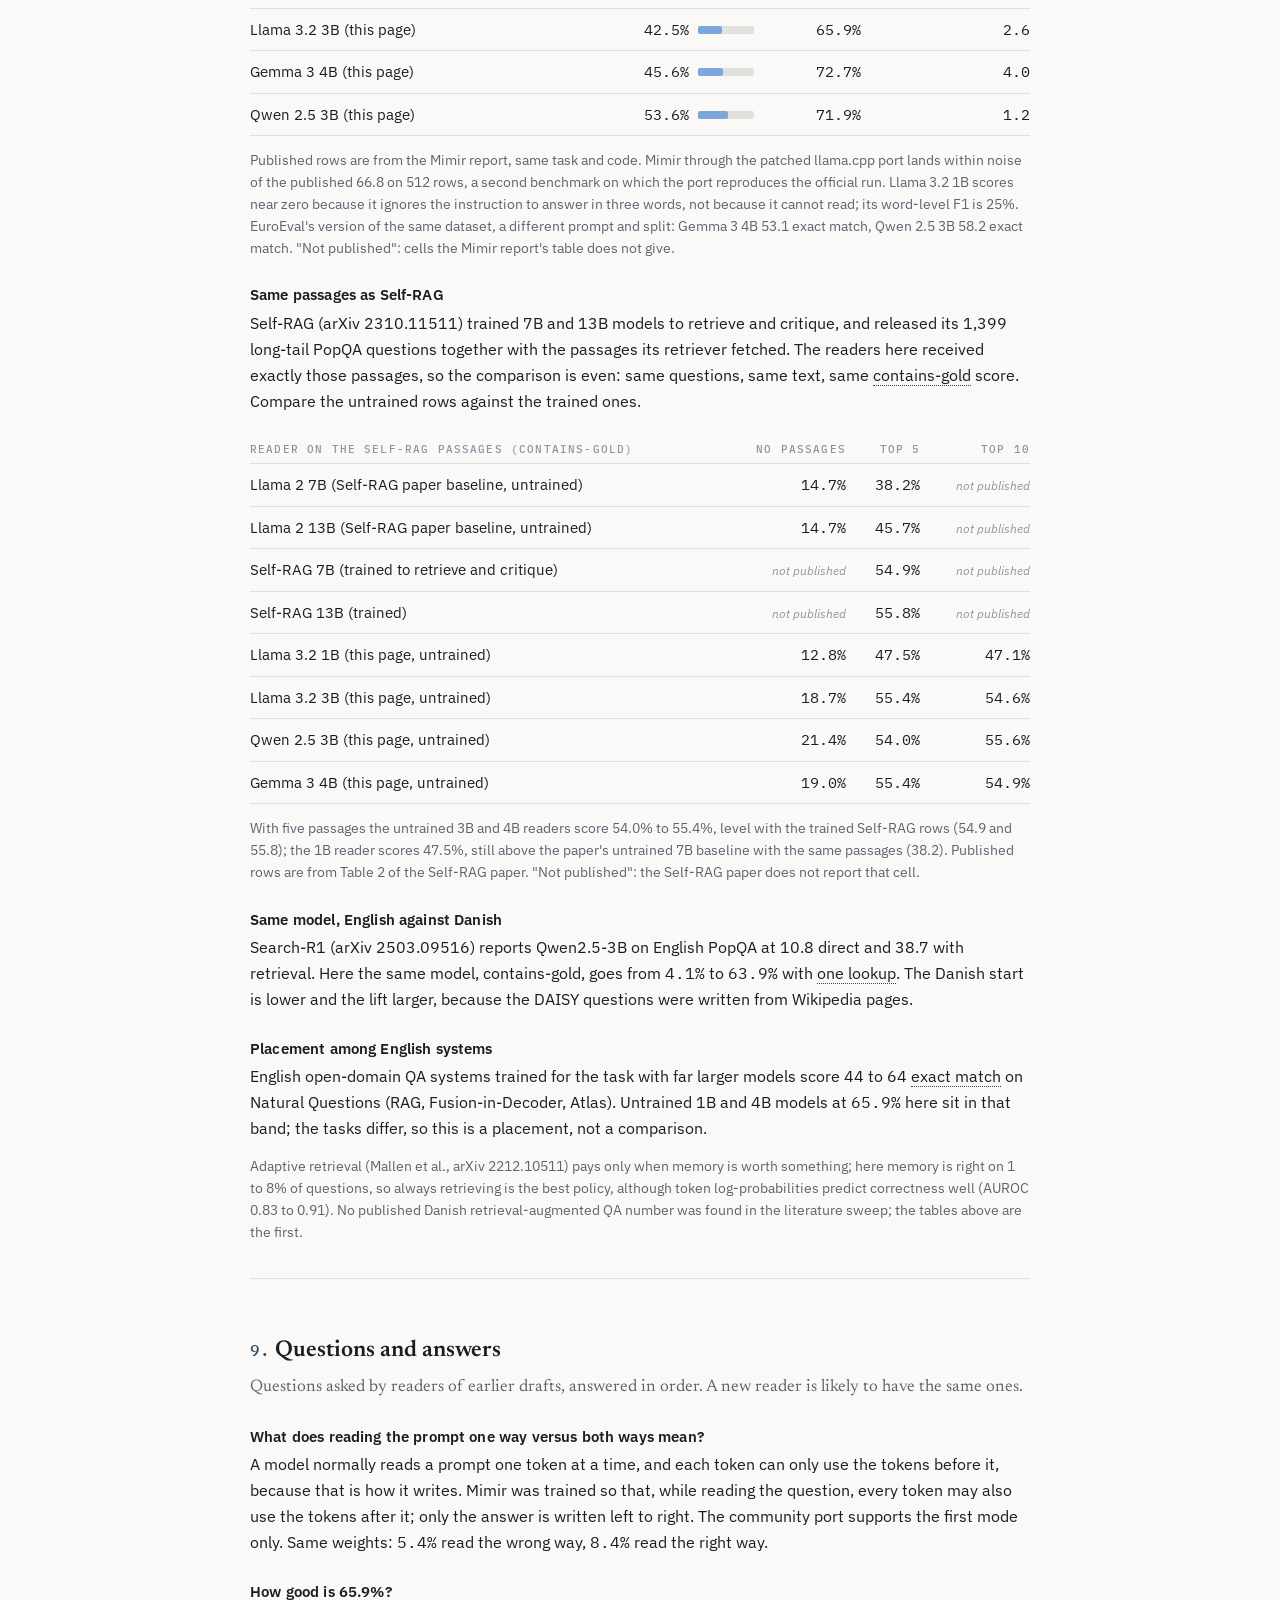
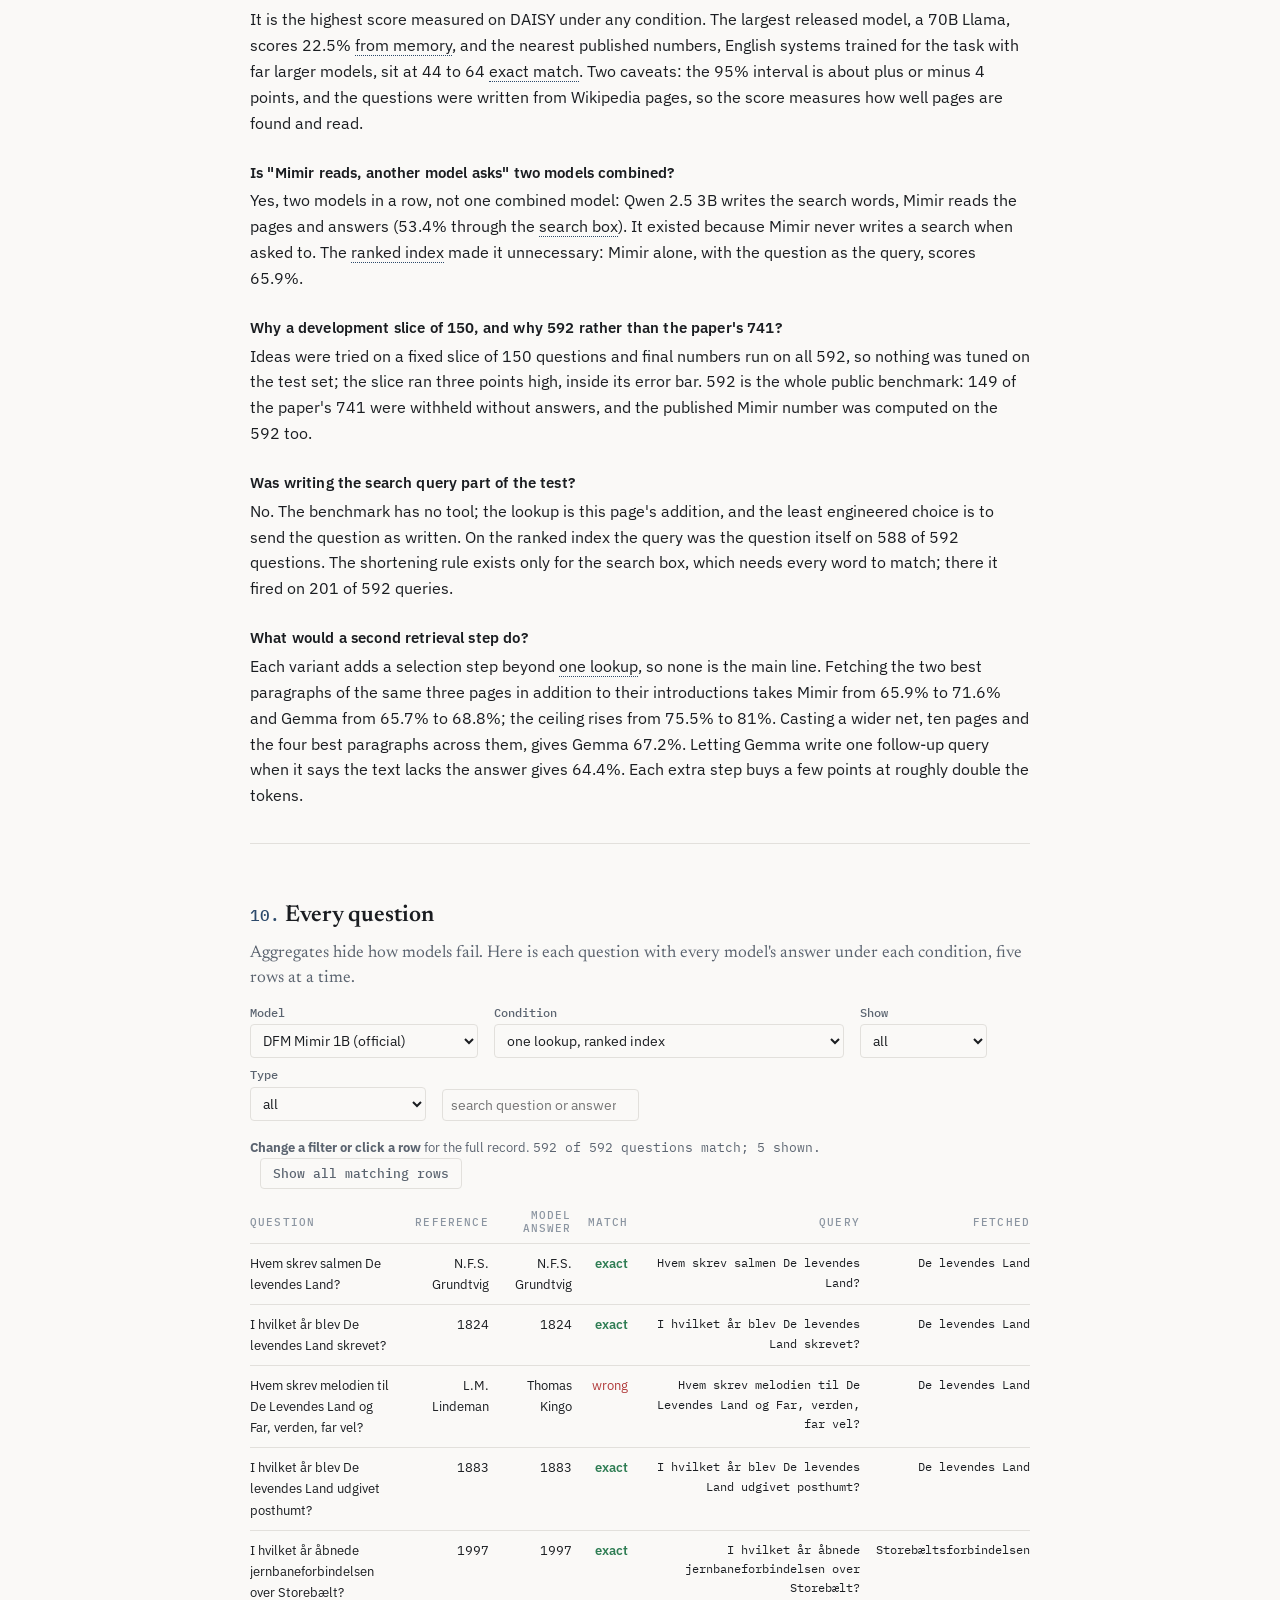
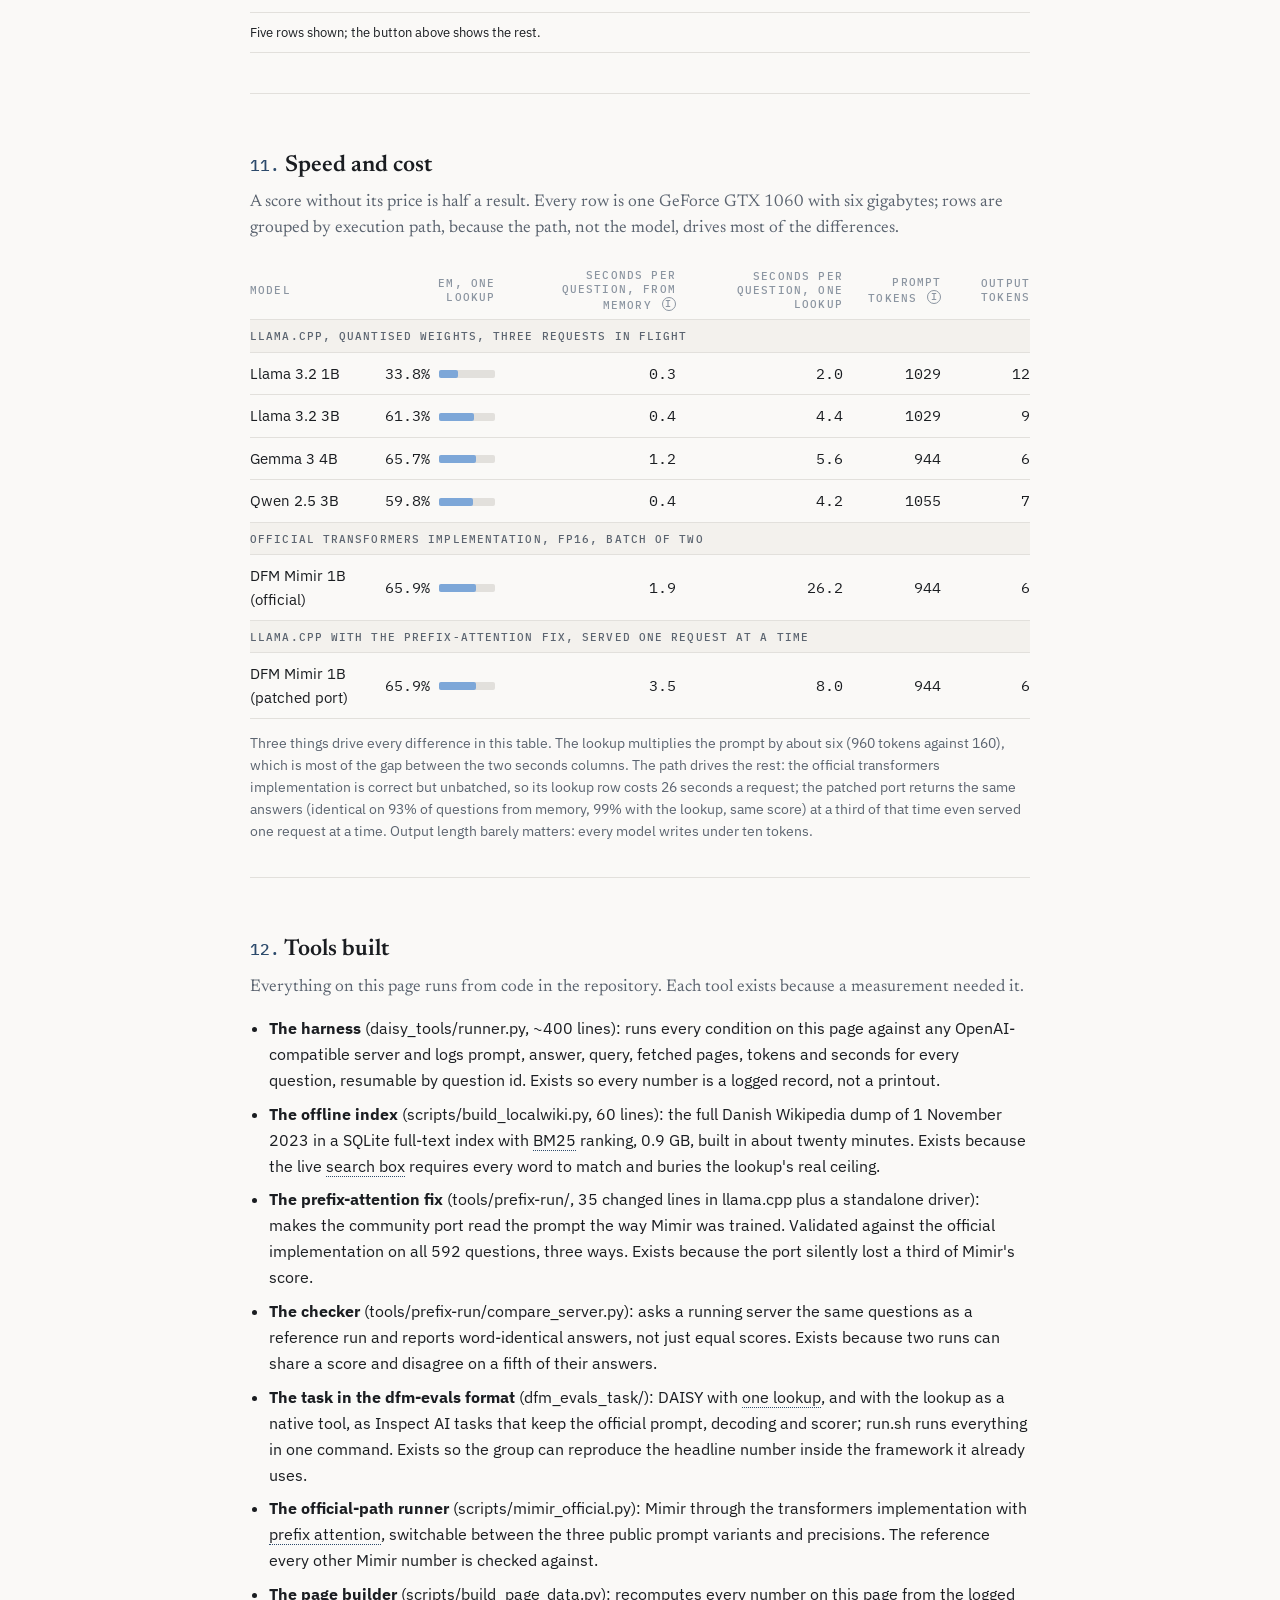
==== commit 63e3d197: "Results page 2026-09-06 17:22" ====
--- a/index.html
+++ b/index.html
@@ -88,7 +88,7 @@
   <div class="tscroll"><table id="reptable"><thead><tr><th>Released predictions, rescored here</th><th class="n">EM <span class="ib" data-tip="Exact match: the normalised answer equals the reference. The DAISY paper reports F1 and BLEU only; EM is added here because the rest of the page uses it.">i</span></th><th class="n">F1 <span class="ib" data-tip="Word-overlap score between answer and reference, 0 to 1. One of the two scores the DAISY paper reports.">i</span></th><th class="n">BLEU <span class="ib" data-tip="An n-gram overlap score, 0 to 1. The other score the DAISY paper reports.">i</span></th><th class="n">F1 in paper</th><th class="n">BLEU in paper</th></tr></thead><tbody></tbody></table></div>
   <p class="note">The ranking matches the published table. The released files cover the full question set; restricted to the 592 public questions the scores sit slightly higher (F1 0.277 against the published 0.268 for the largest model). The strongest released model, Llama 3.3 70B, answers 22.5% of the questions from memory.</p>
   <div class="tscroll"><table id="mimirtable"><thead><tr><th>Mimir, the same weights: six runs and the published number</th><th class="n">EM</th></tr></thead><tbody></tbody></table></div>
-  <p class="note">Run with the prefix attention it was trained with, every path public code allows lands between 8.3 and 8.6, within one standard error of the published 9.6, and none reaches it exactly: bfloat16 scores the same as fp16, so serving precision is ruled out, and the one difference left untested is the group's own serving stack. The community llama.cpp port reads the prompt left to right only, and that alone costs a third of the score; chapter 4 covers the fix. Two DAISY task definitions exist in public code; under the second, a one-line prompt in the lab's evaluation fork, Mimir answers in full sentences and exact match falls to 1%, so the published 9.6 can only come from the first, the prompt in the public dfm-evals library.</p>
+  <p class="note">The small blue bar beside a percentage fills in proportion to it, on the same zero to one hundred scale in every table on this page. Run with the prefix attention it was trained with, every path public code allows lands between 8.3 and 8.6, within one standard error of the published 9.6, and none reaches it exactly: bfloat16 scores the same as fp16, so serving precision is ruled out, and the one difference left untested is the group's own serving stack. The community llama.cpp port reads the prompt left to right only, and that alone costs a third of the score; chapter 4 covers the fix. Two DAISY task definitions exist in public code; under the second, a one-line prompt in the lab's evaluation fork, Mimir answers in full sentences and exact match falls to 1%, so the published 9.6 can only come from the first, the prompt in the public dfm-evals library.</p>
   <figure>
     <div class="viz-root" id="a1chart"></div>
     <figcaption><b>What you see:</b> exact match from memory, one bar per model. <b>How to read it:</b> a bar at 5% is about 30 questions answered exactly. The dashed line is the released 70B run, the best score anyone has published on DAISY from memory: it bounds what scale alone buys, and chapter 5 reads against it. <b>Take away:</b> <span data-fill="a1_take"></span></figcaption>
--- a/page.css
+++ b/page.css
@@ -43,6 +43,9 @@
 .match-1{color:var(--pos);font-weight:600} .match-l{color:var(--s4);font-weight:600} .match-0{color:var(--neg)}
 ul.limits{padding-left:1.2em} ul.limits li{margin:0 0 8px}
 table td.n,table th.n{text-align:right;font-family:var(--mono);font-variant-numeric:tabular-nums}
+td.n.pfill{white-space:nowrap}
+.ptrack{display:inline-block;width:56px;height:8px;margin-left:9px;background:var(--rule);border-radius:2px;vertical-align:middle;position:relative;top:-1px}
+.ptrack i{display:block;height:100%;background:rgba(42,120,214,.55);border-radius:2px}
 /* guided tour, reference implementation from grid-health-demo */
 #tour{position:absolute;top:0;left:0;right:0;z-index:50;display:none}
 #tour.on{display:block}
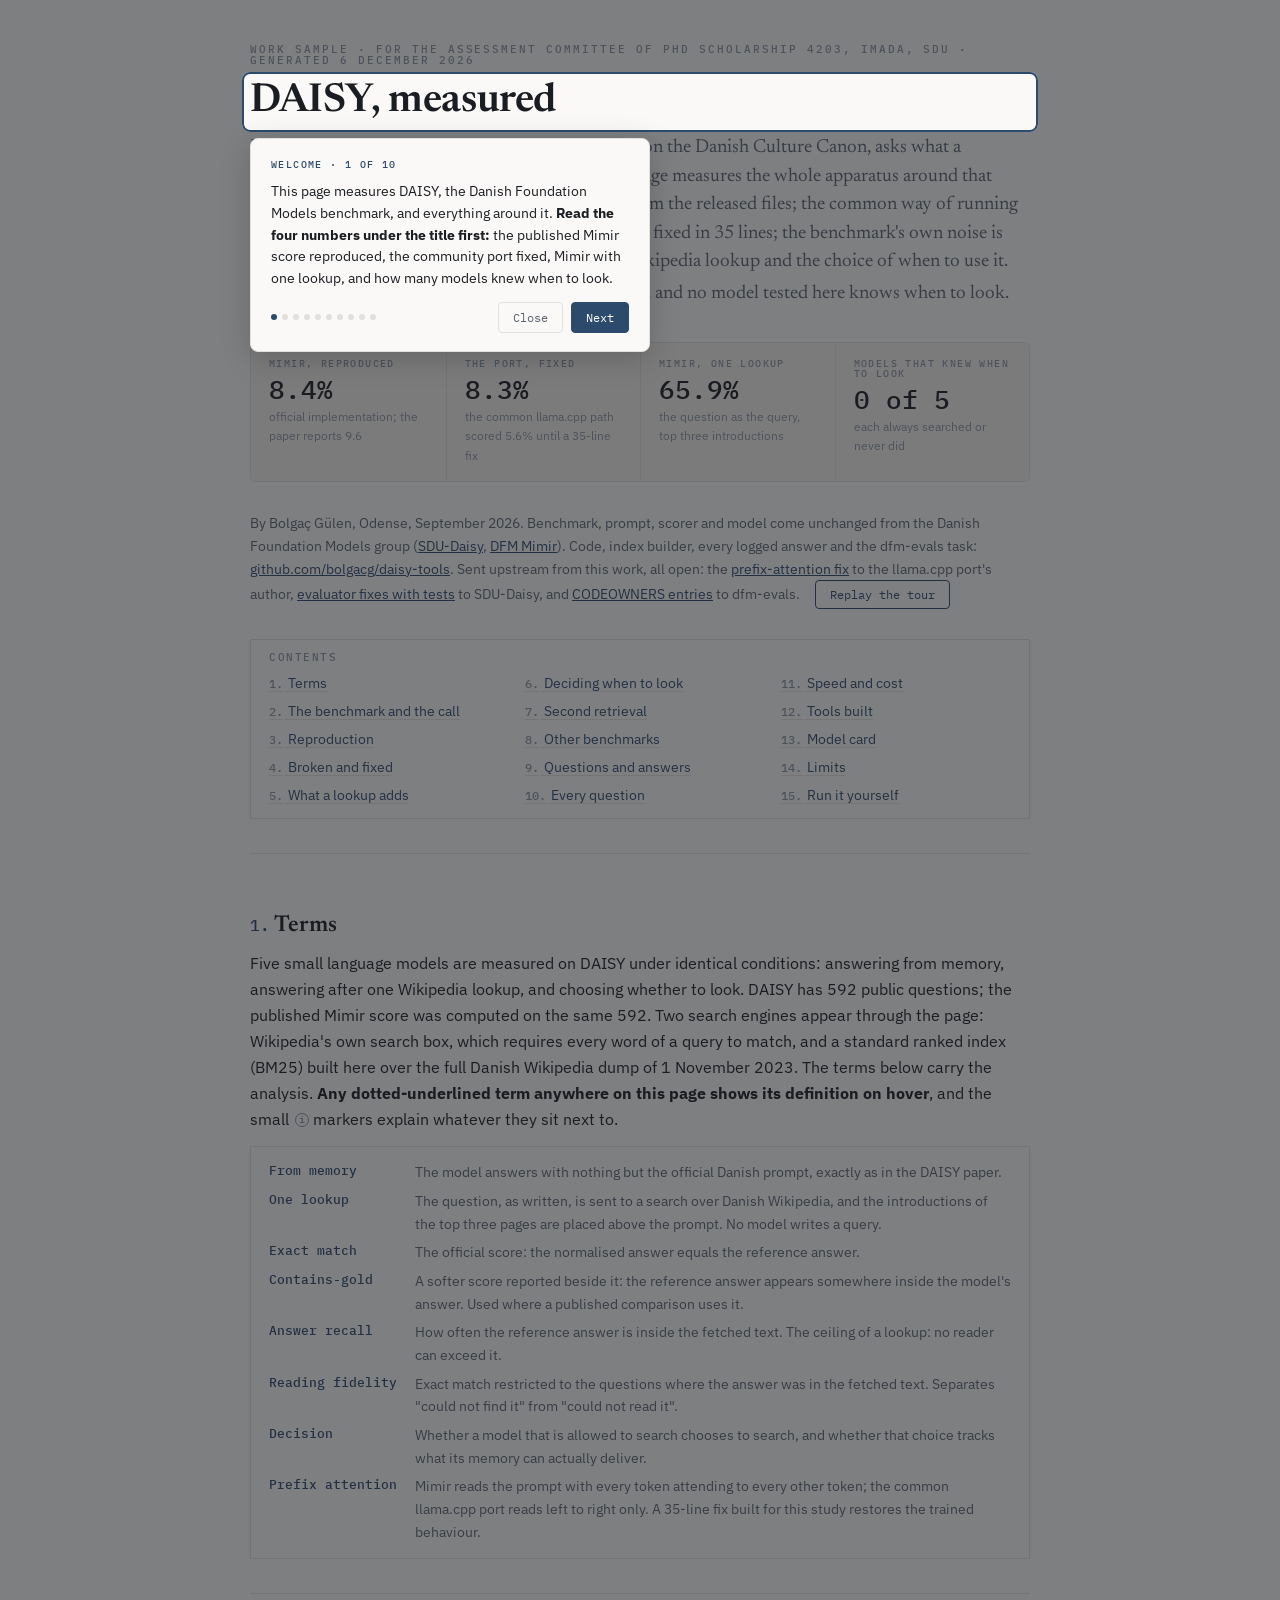
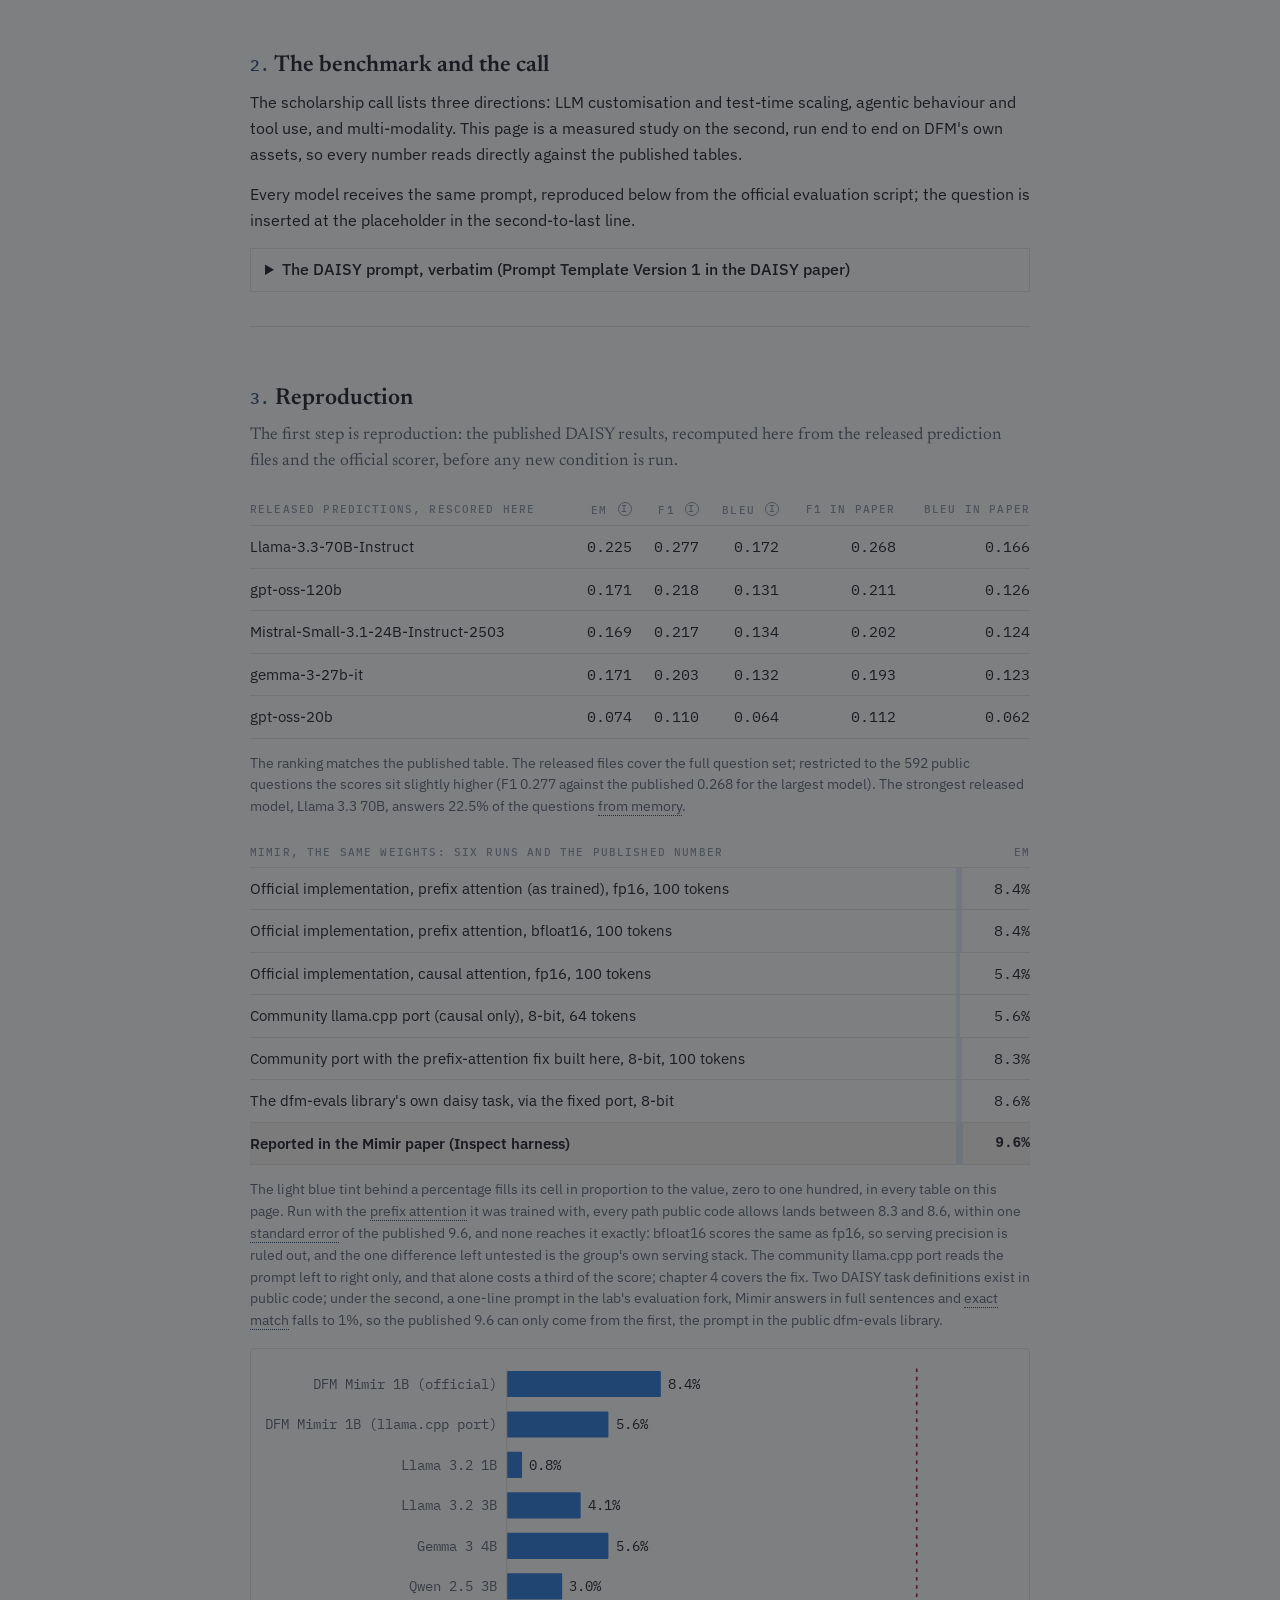
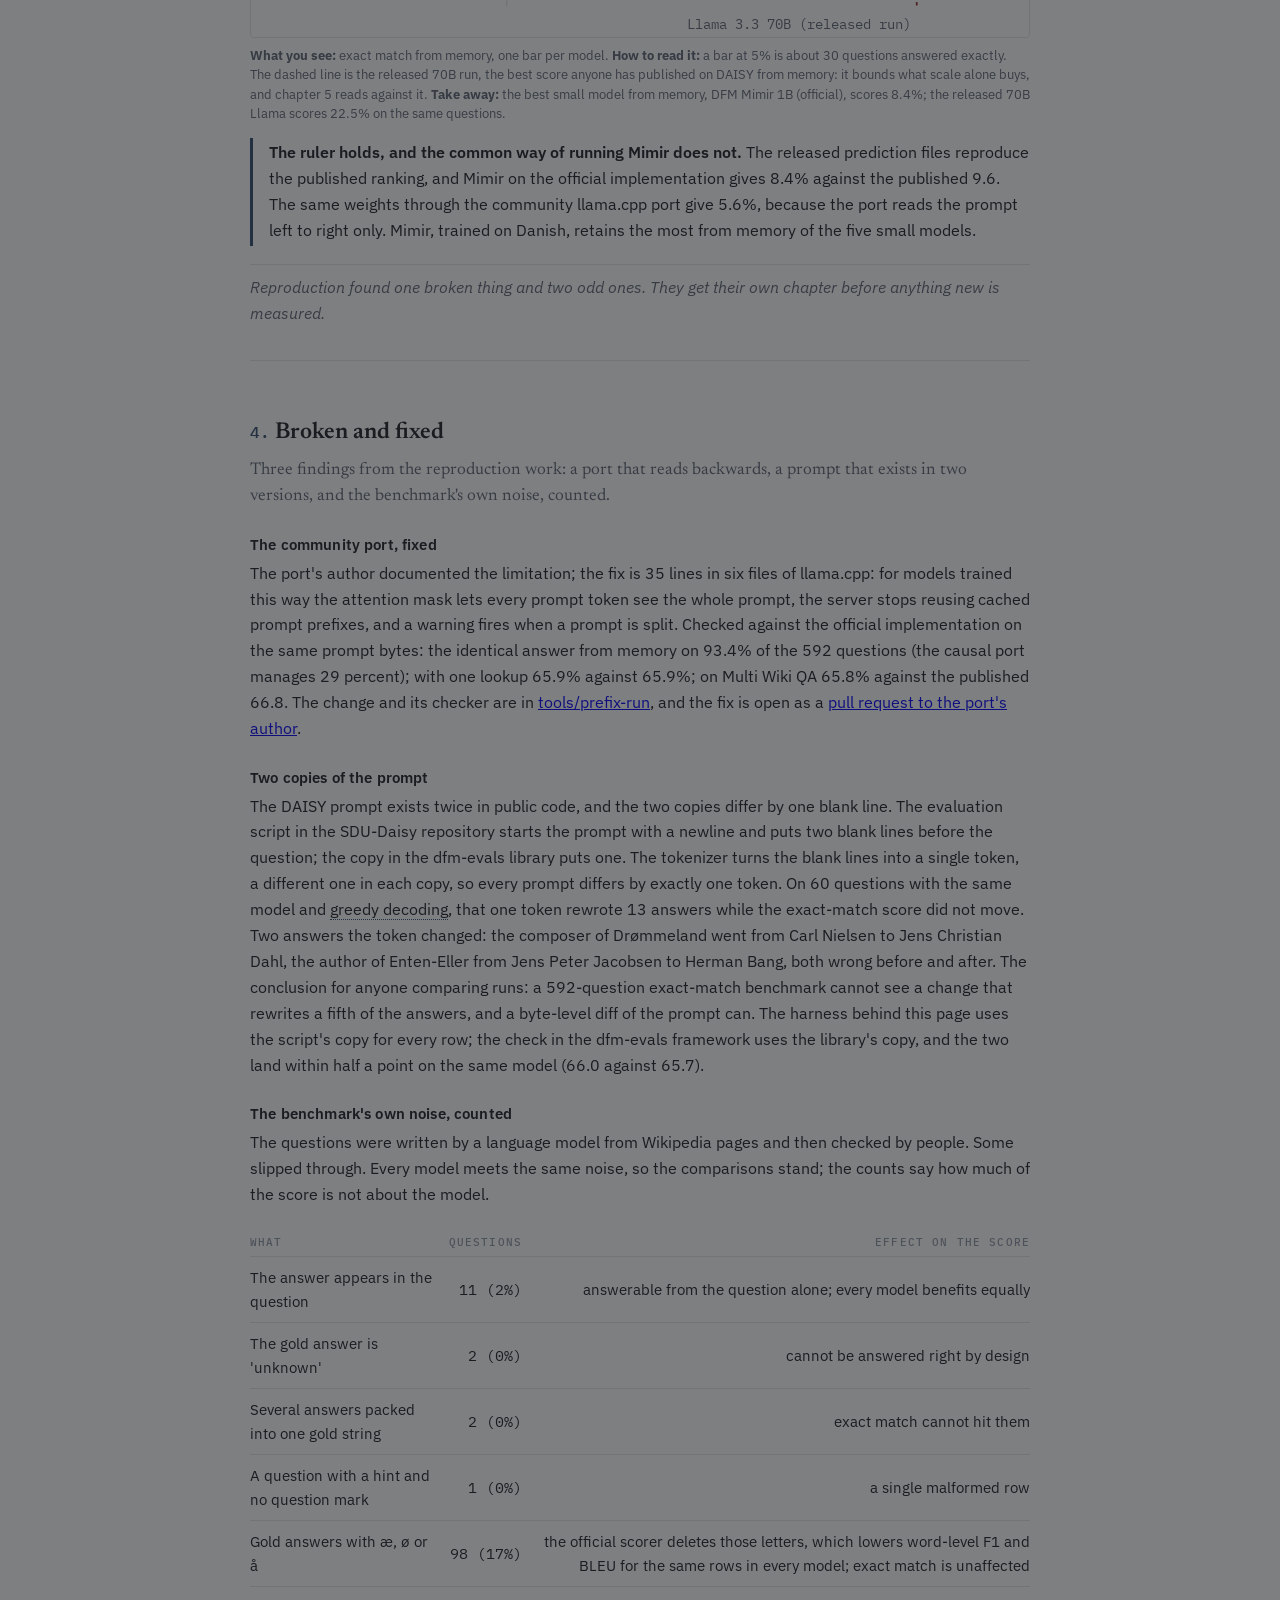
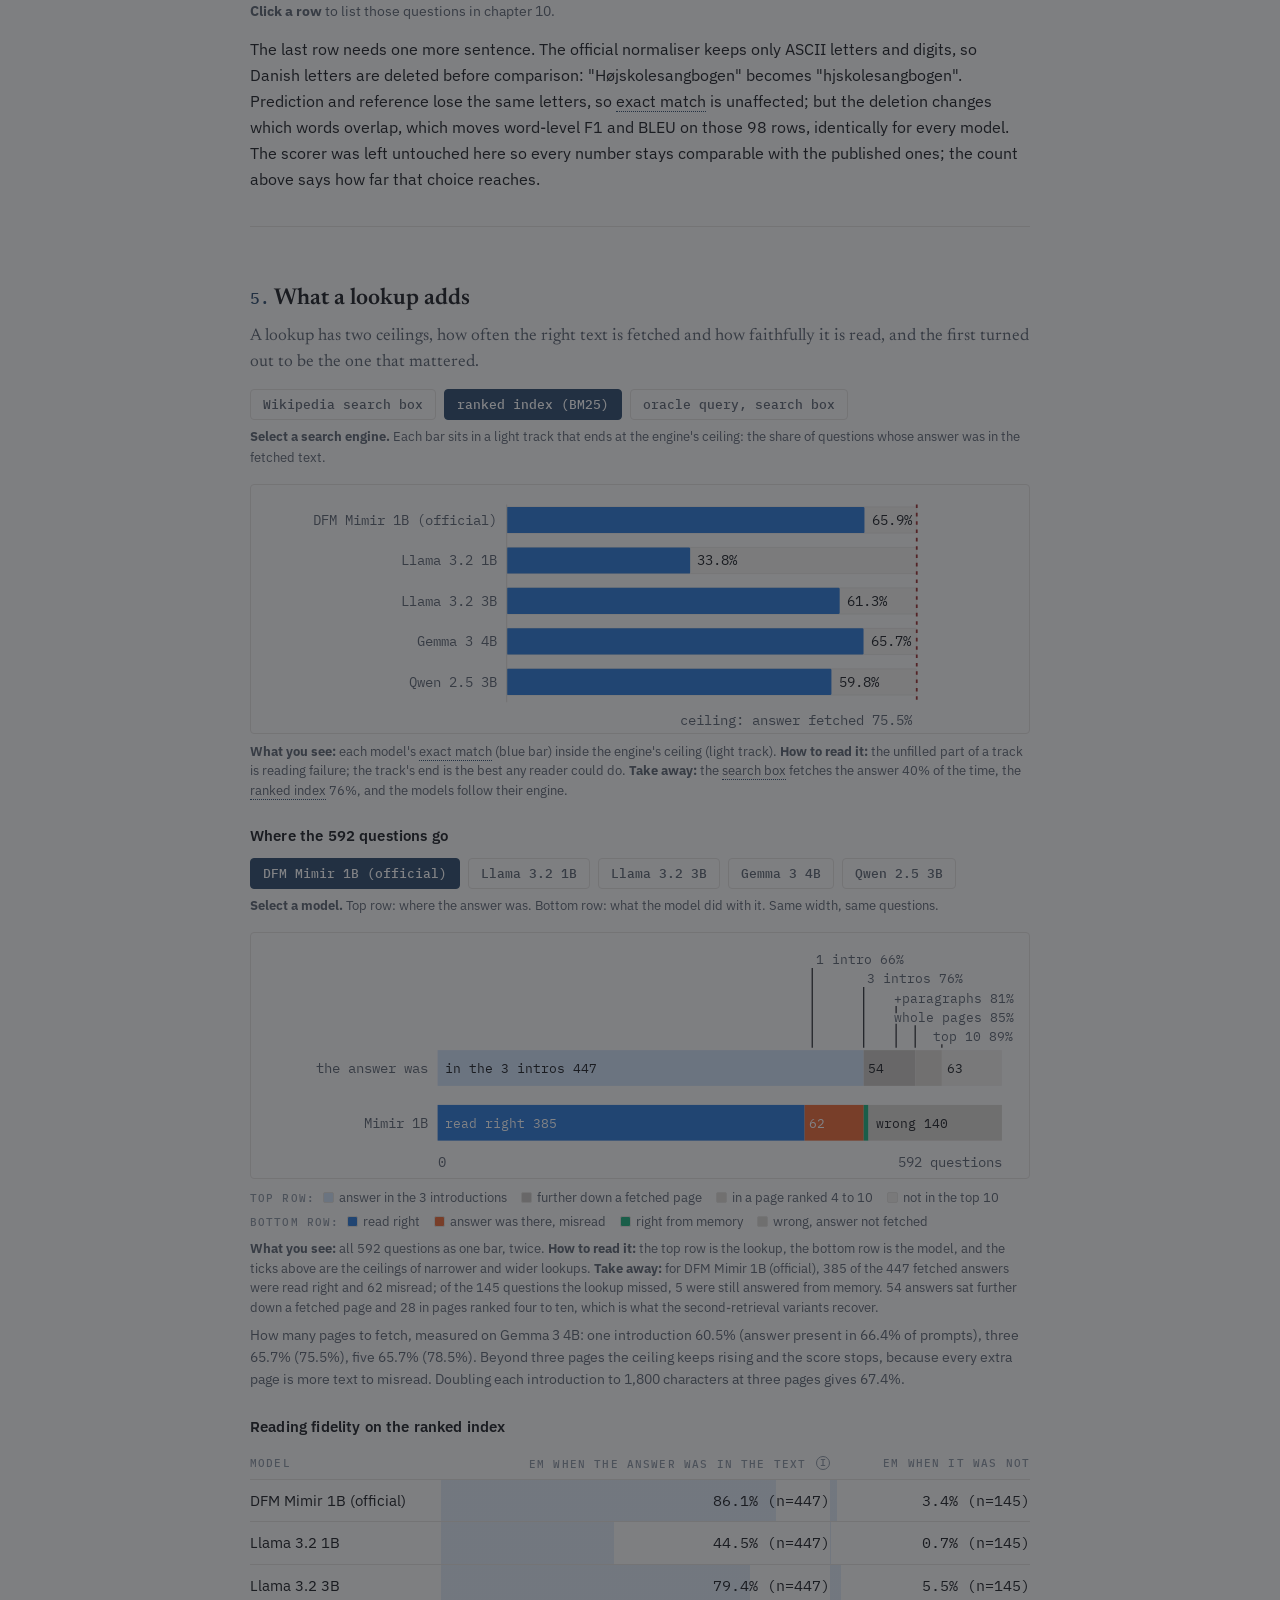
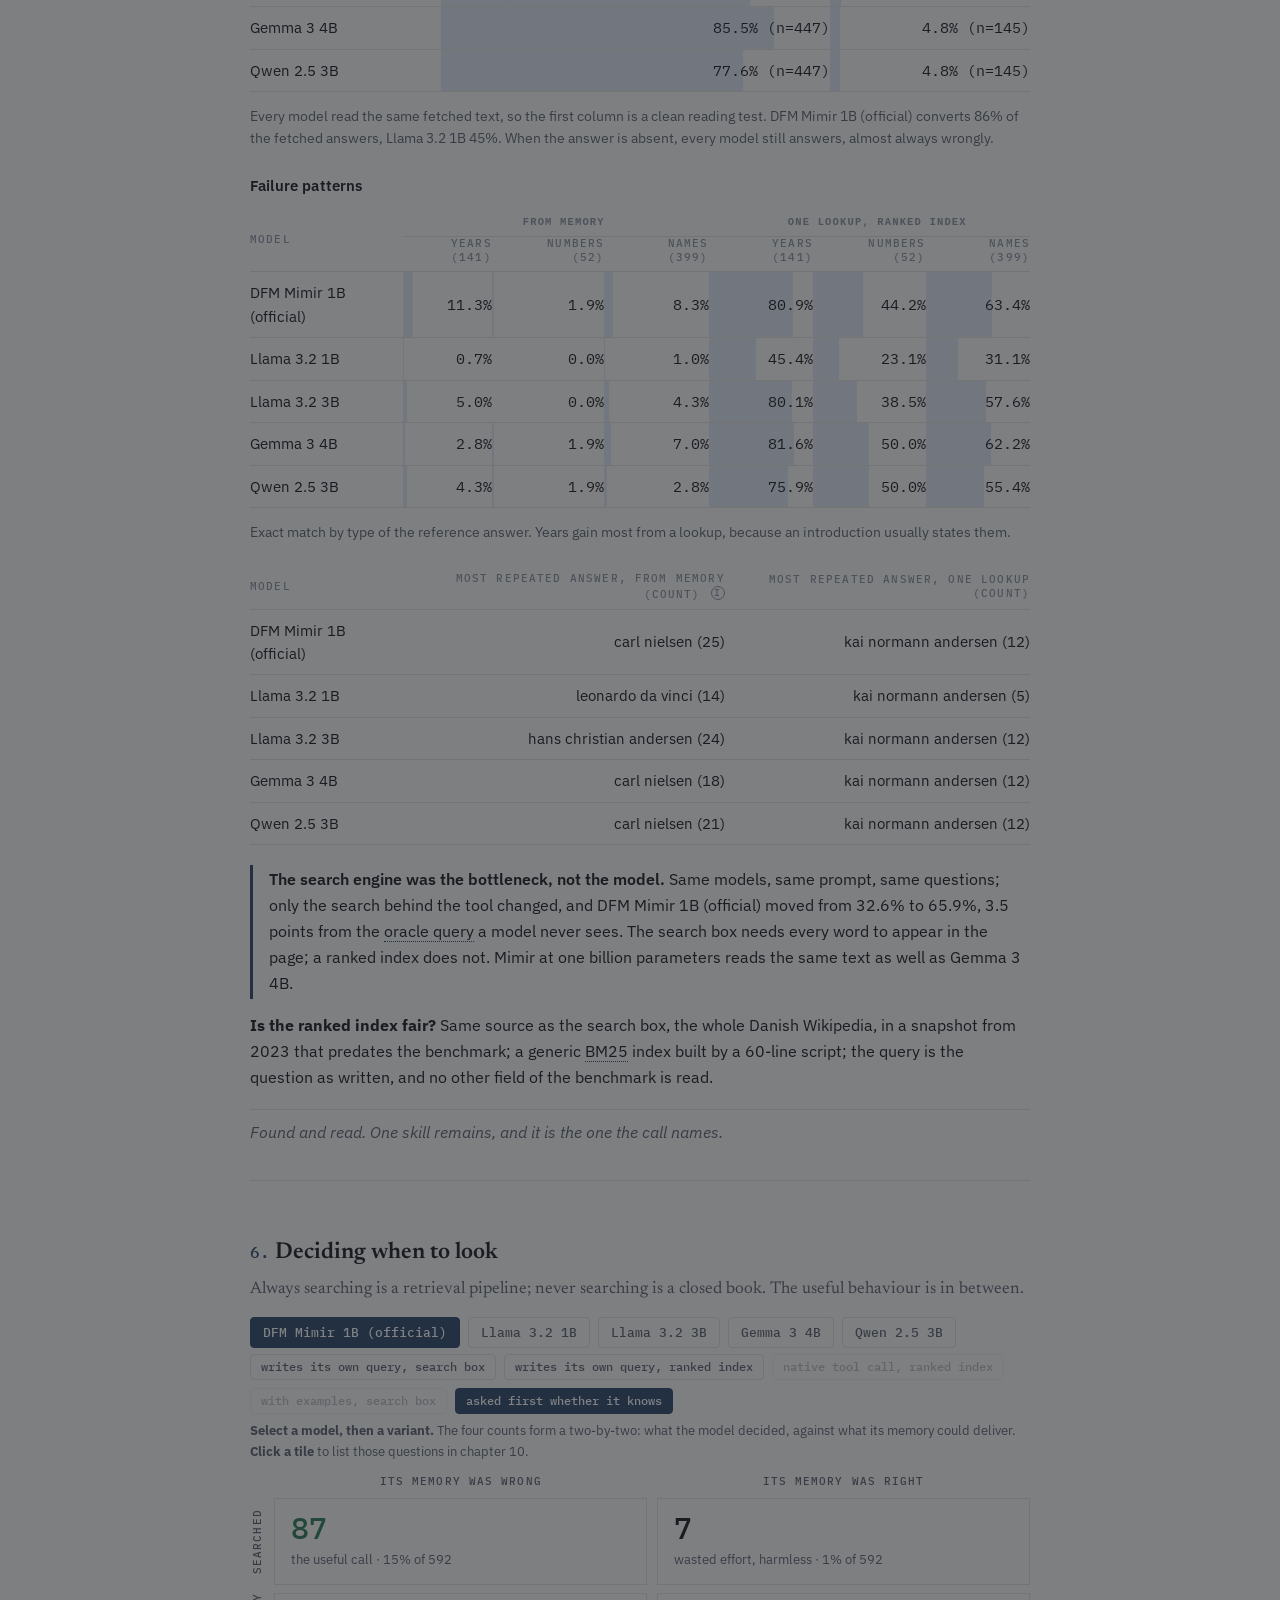
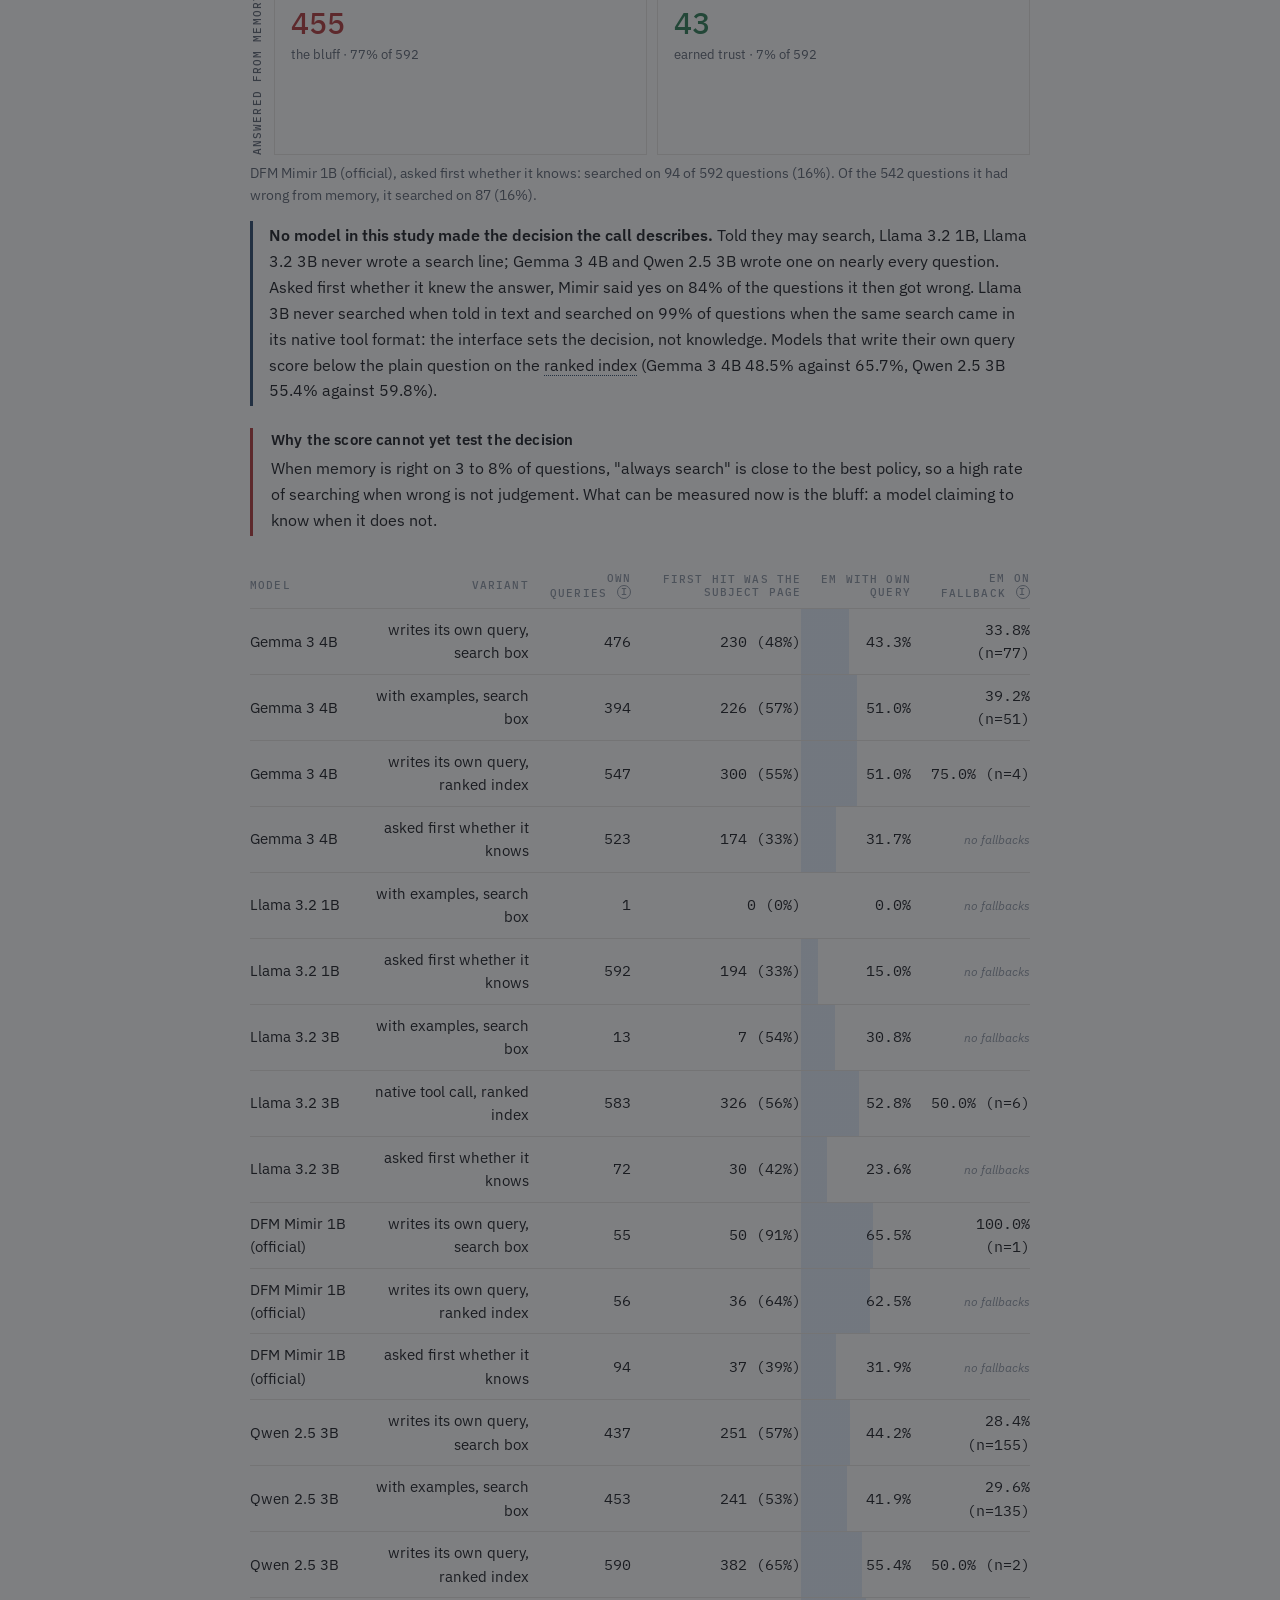
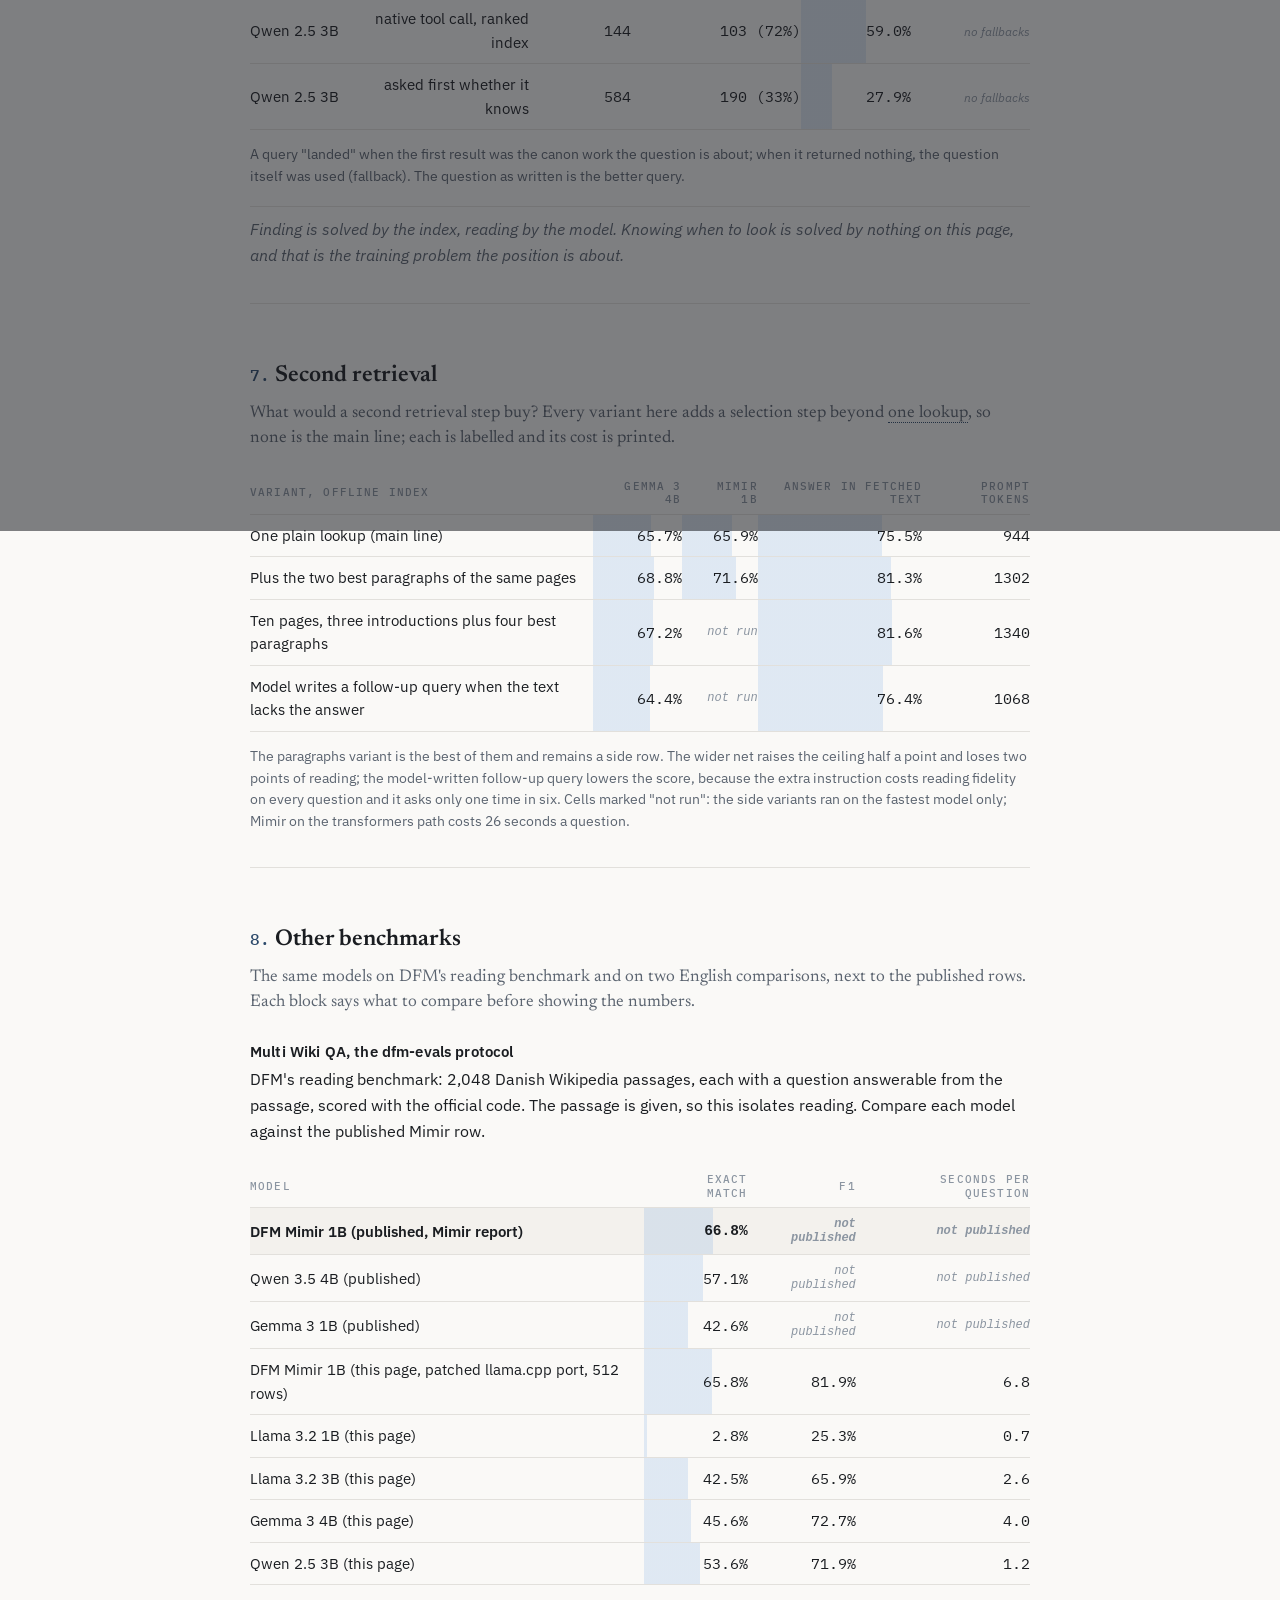
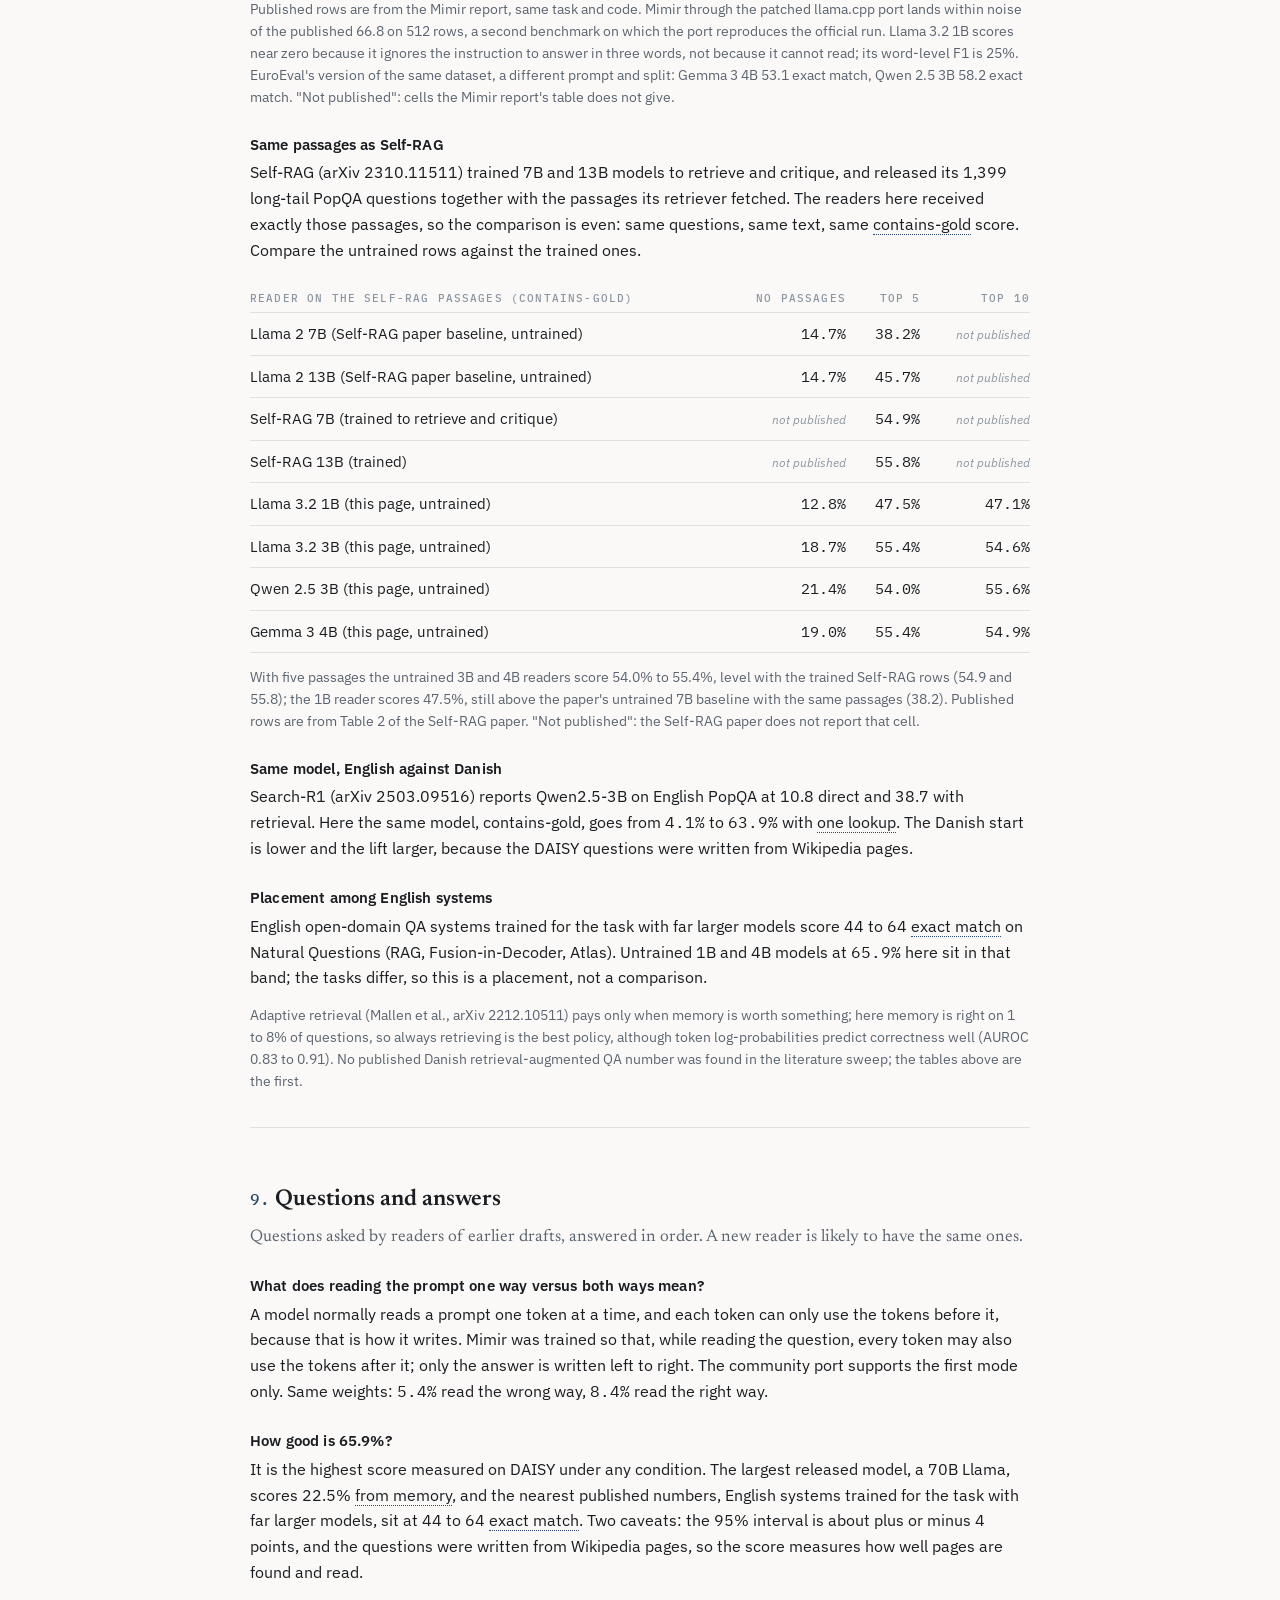
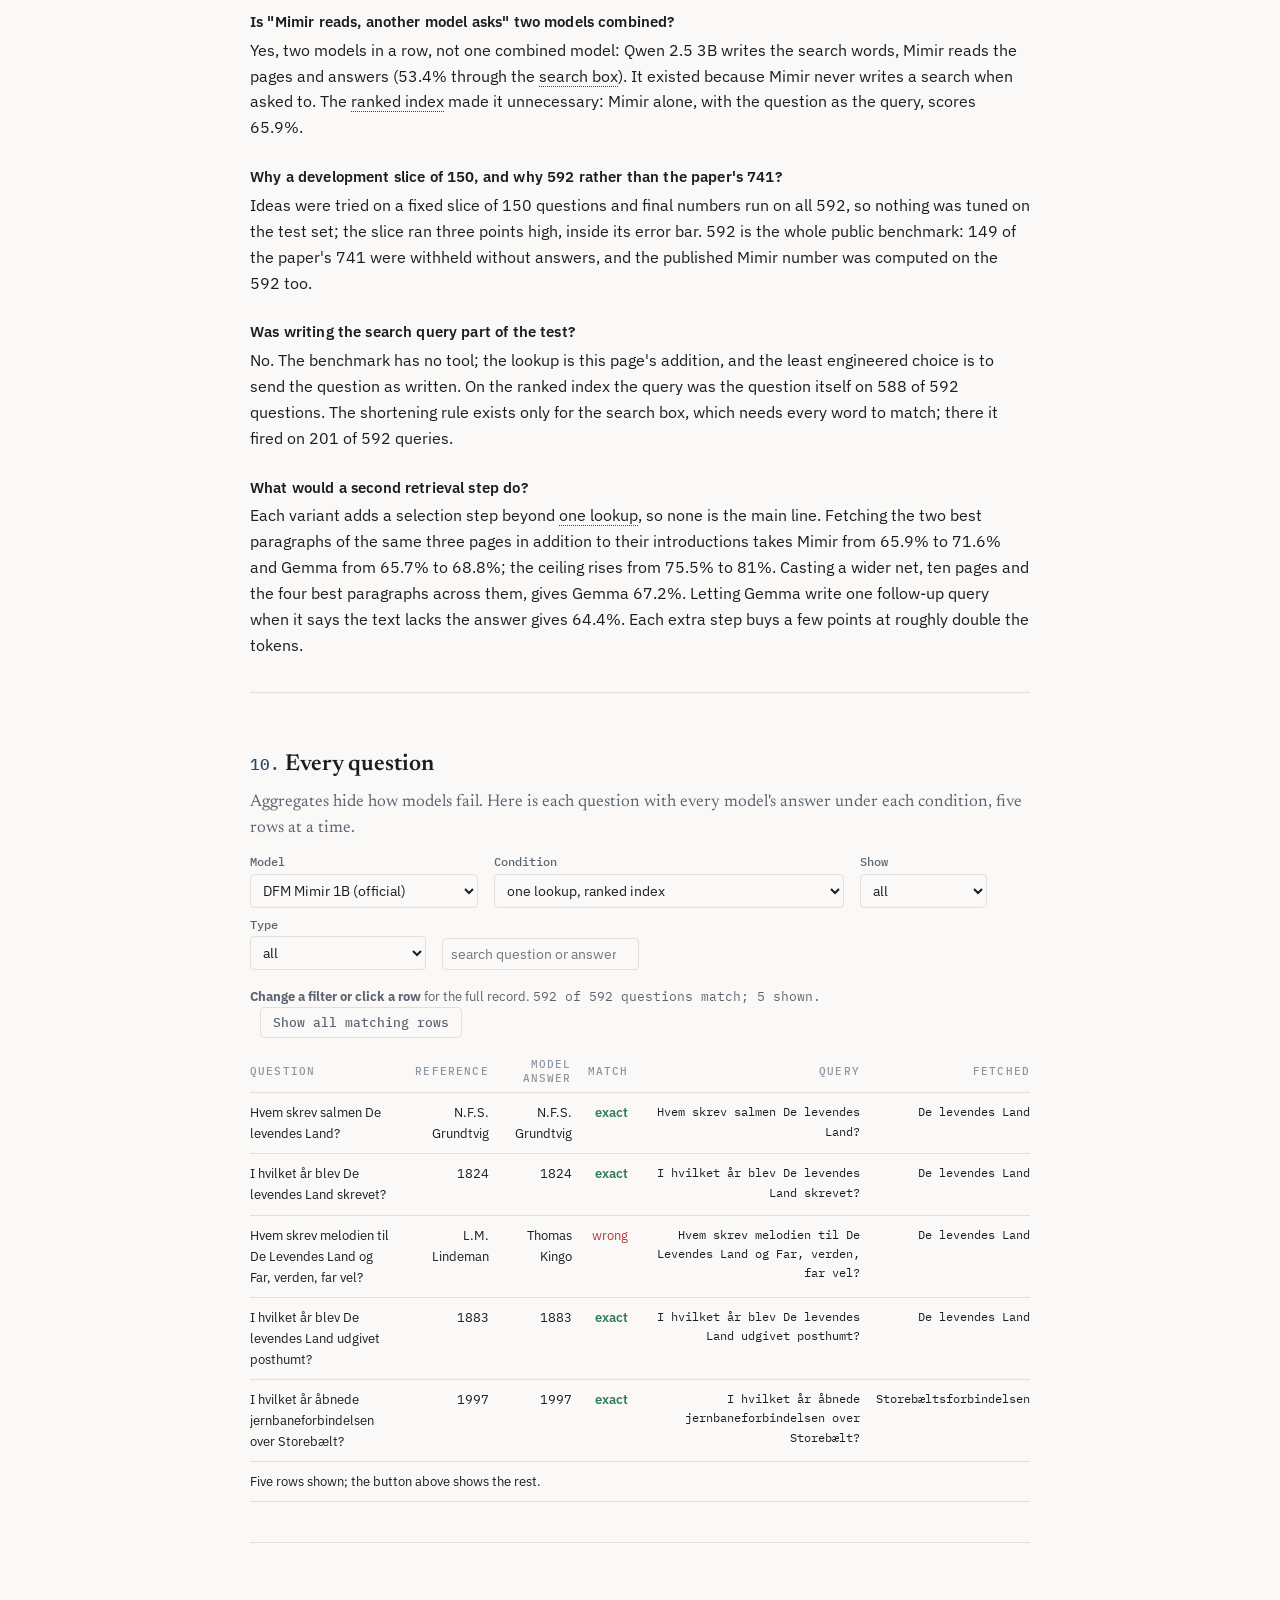
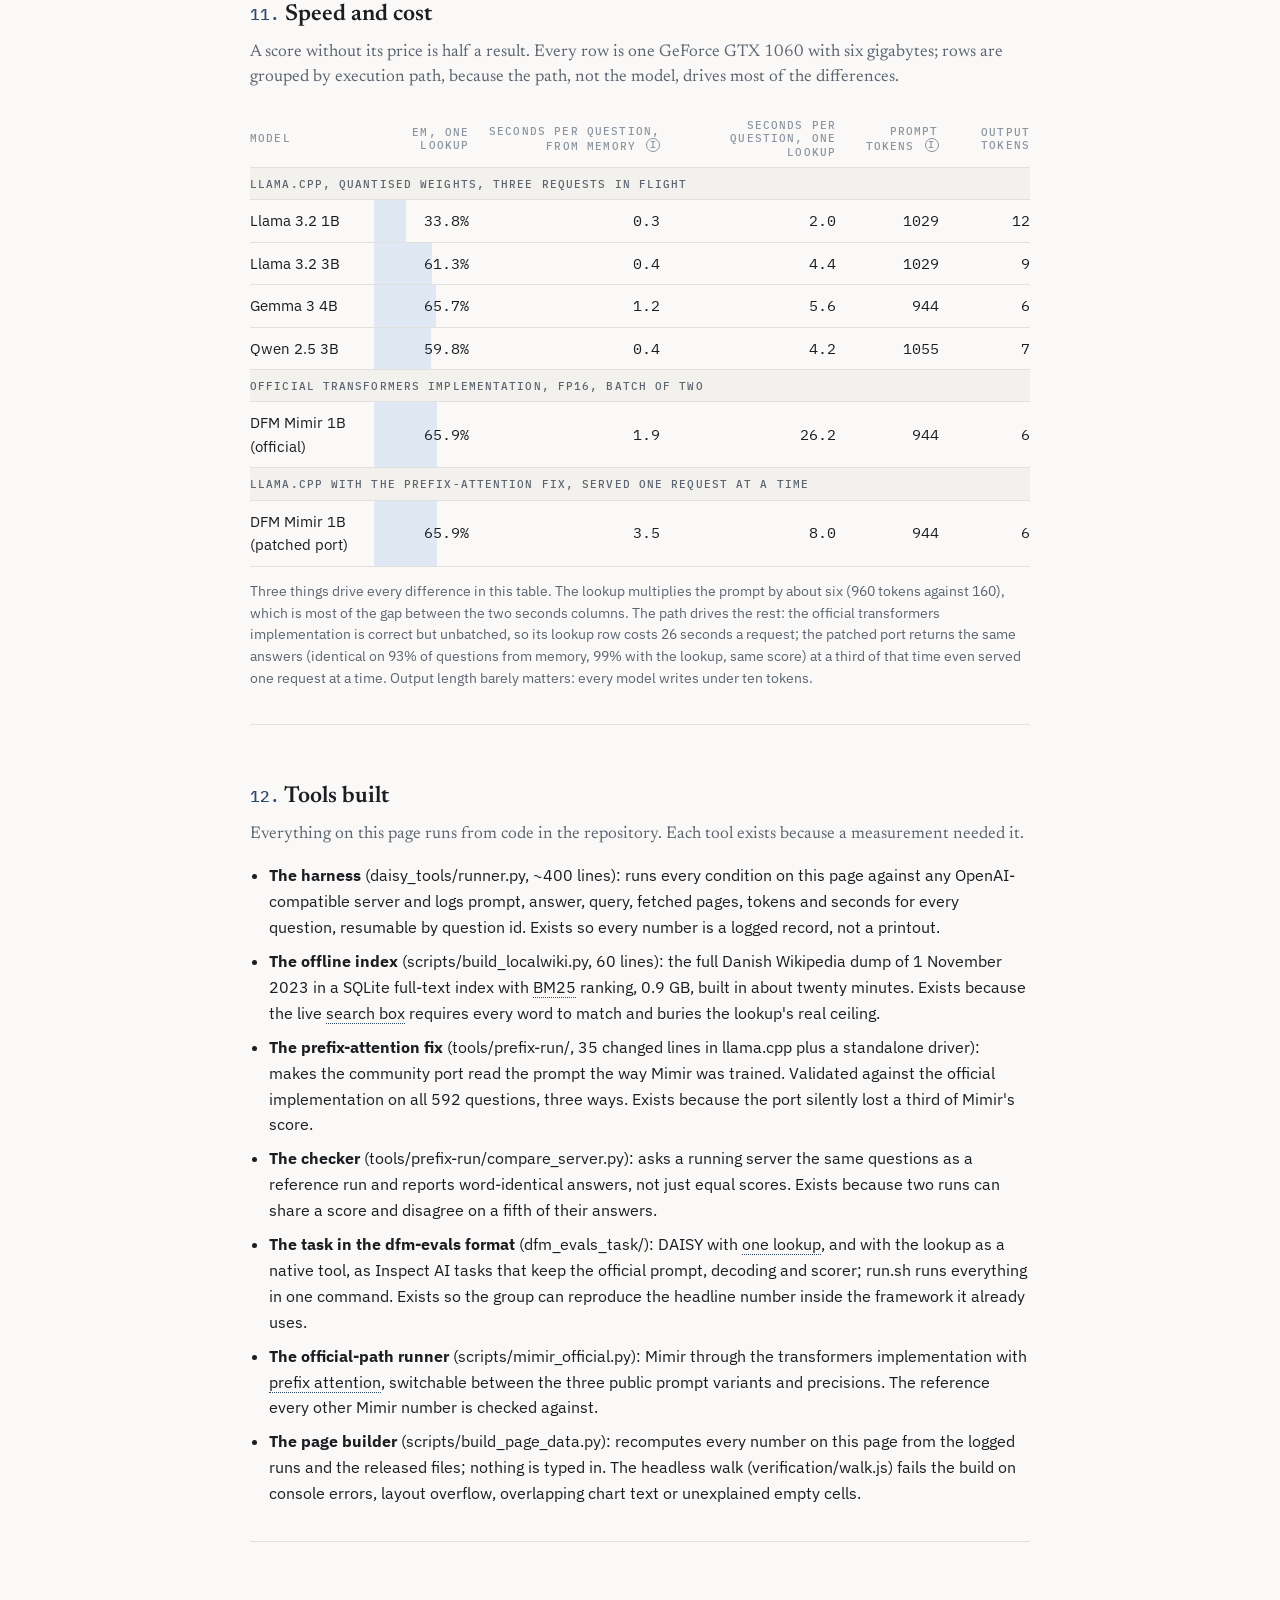
==== commit 8a751a5c: "Results page 2026-09-06 17:39" ====
--- a/index.html
+++ b/index.html
@@ -88,7 +88,7 @@
   <div class="tscroll"><table id="reptable"><thead><tr><th>Released predictions, rescored here</th><th class="n">EM <span class="ib" data-tip="Exact match: the normalised answer equals the reference. The DAISY paper reports F1 and BLEU only; EM is added here because the rest of the page uses it.">i</span></th><th class="n">F1 <span class="ib" data-tip="Word-overlap score between answer and reference, 0 to 1. One of the two scores the DAISY paper reports.">i</span></th><th class="n">BLEU <span class="ib" data-tip="An n-gram overlap score, 0 to 1. The other score the DAISY paper reports.">i</span></th><th class="n">F1 in paper</th><th class="n">BLEU in paper</th></tr></thead><tbody></tbody></table></div>
   <p class="note">The ranking matches the published table. The released files cover the full question set; restricted to the 592 public questions the scores sit slightly higher (F1 0.277 against the published 0.268 for the largest model). The strongest released model, Llama 3.3 70B, answers 22.5% of the questions from memory.</p>
   <div class="tscroll"><table id="mimirtable"><thead><tr><th>Mimir, the same weights: six runs and the published number</th><th class="n">EM</th></tr></thead><tbody></tbody></table></div>
-  <p class="note">The small blue bar beside a percentage fills in proportion to it, on the same zero to one hundred scale in every table on this page. Run with the prefix attention it was trained with, every path public code allows lands between 8.3 and 8.6, within one standard error of the published 9.6, and none reaches it exactly: bfloat16 scores the same as fp16, so serving precision is ruled out, and the one difference left untested is the group's own serving stack. The community llama.cpp port reads the prompt left to right only, and that alone costs a third of the score; chapter 4 covers the fix. Two DAISY task definitions exist in public code; under the second, a one-line prompt in the lab's evaluation fork, Mimir answers in full sentences and exact match falls to 1%, so the published 9.6 can only come from the first, the prompt in the public dfm-evals library.</p>
+  <p class="note">The light blue tint behind a percentage fills its cell in proportion to the value, zero to one hundred, in every table on this page. Run with the prefix attention it was trained with, every path public code allows lands between 8.3 and 8.6, within one standard error of the published 9.6, and none reaches it exactly: bfloat16 scores the same as fp16, so serving precision is ruled out, and the one difference left untested is the group's own serving stack. The community llama.cpp port reads the prompt left to right only, and that alone costs a third of the score; chapter 4 covers the fix. Two DAISY task definitions exist in public code; under the second, a one-line prompt in the lab's evaluation fork, Mimir answers in full sentences and exact match falls to 1%, so the published 9.6 can only come from the first, the prompt in the public dfm-evals library.</p>
   <figure>
     <div class="viz-root" id="a1chart"></div>
     <figcaption><b>What you see:</b> exact match from memory, one bar per model. <b>How to read it:</b> a bar at 5% is about 30 questions answered exactly. The dashed line is the released 70B run, the best score anyone has published on DAISY from memory: it bounds what scale alone buys, and chapter 5 reads against it. <b>Take away:</b> <span data-fill="a1_take"></span></figcaption>
--- a/page.css
+++ b/page.css
@@ -43,9 +43,7 @@
 .match-1{color:var(--pos);font-weight:600} .match-l{color:var(--s4);font-weight:600} .match-0{color:var(--neg)}
 ul.limits{padding-left:1.2em} ul.limits li{margin:0 0 8px}
 table td.n,table th.n{text-align:right;font-family:var(--mono);font-variant-numeric:tabular-nums}
-td.n.pfill{white-space:nowrap}
-.ptrack{display:inline-block;width:56px;height:8px;margin-left:9px;background:var(--rule);border-radius:2px;vertical-align:middle;position:relative;top:-1px}
-.ptrack i{display:block;height:100%;background:rgba(42,120,214,.55);border-radius:2px}
+td.n.pfill{background-image:linear-gradient(90deg, rgba(42,120,214,.13) var(--p,0%), transparent var(--p,0%));background-repeat:no-repeat}
 /* guided tour, reference implementation from grid-health-demo */
 #tour{position:absolute;top:0;left:0;right:0;z-index:50;display:none}
 #tour.on{display:block}
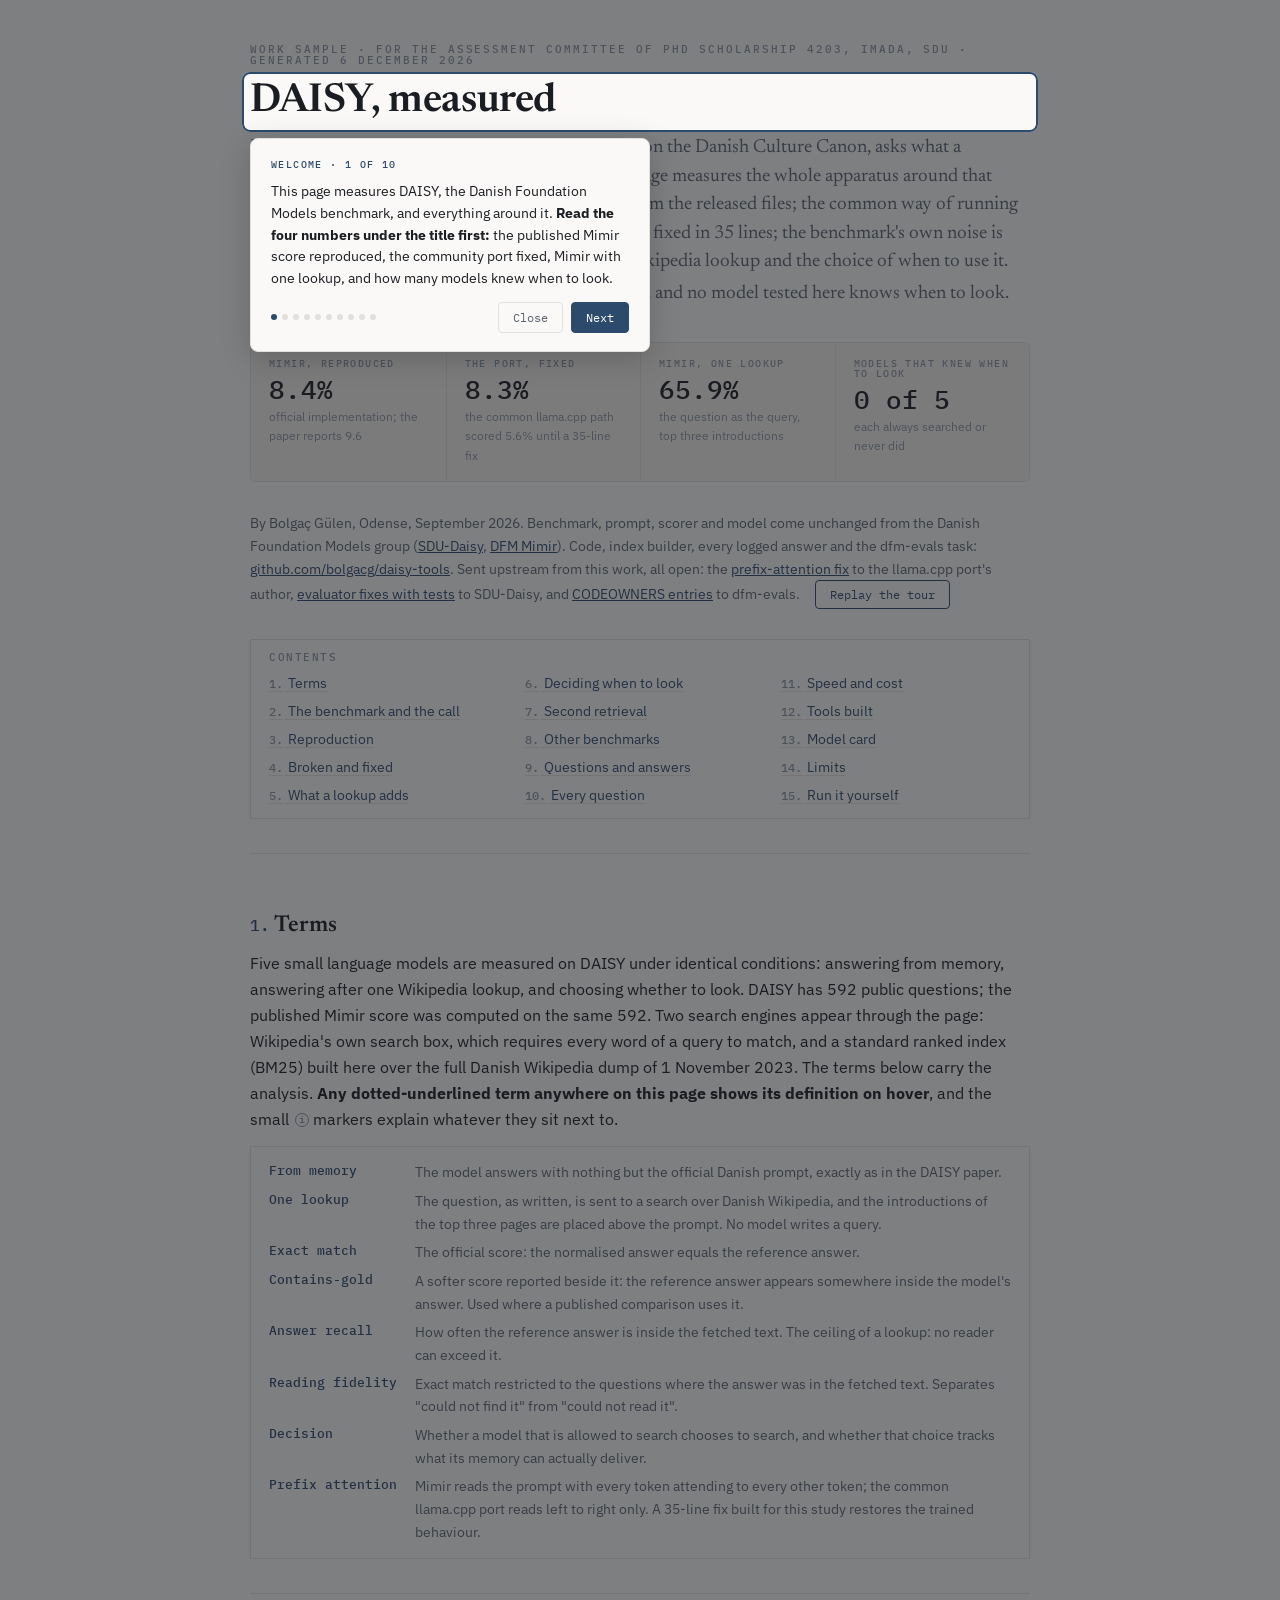
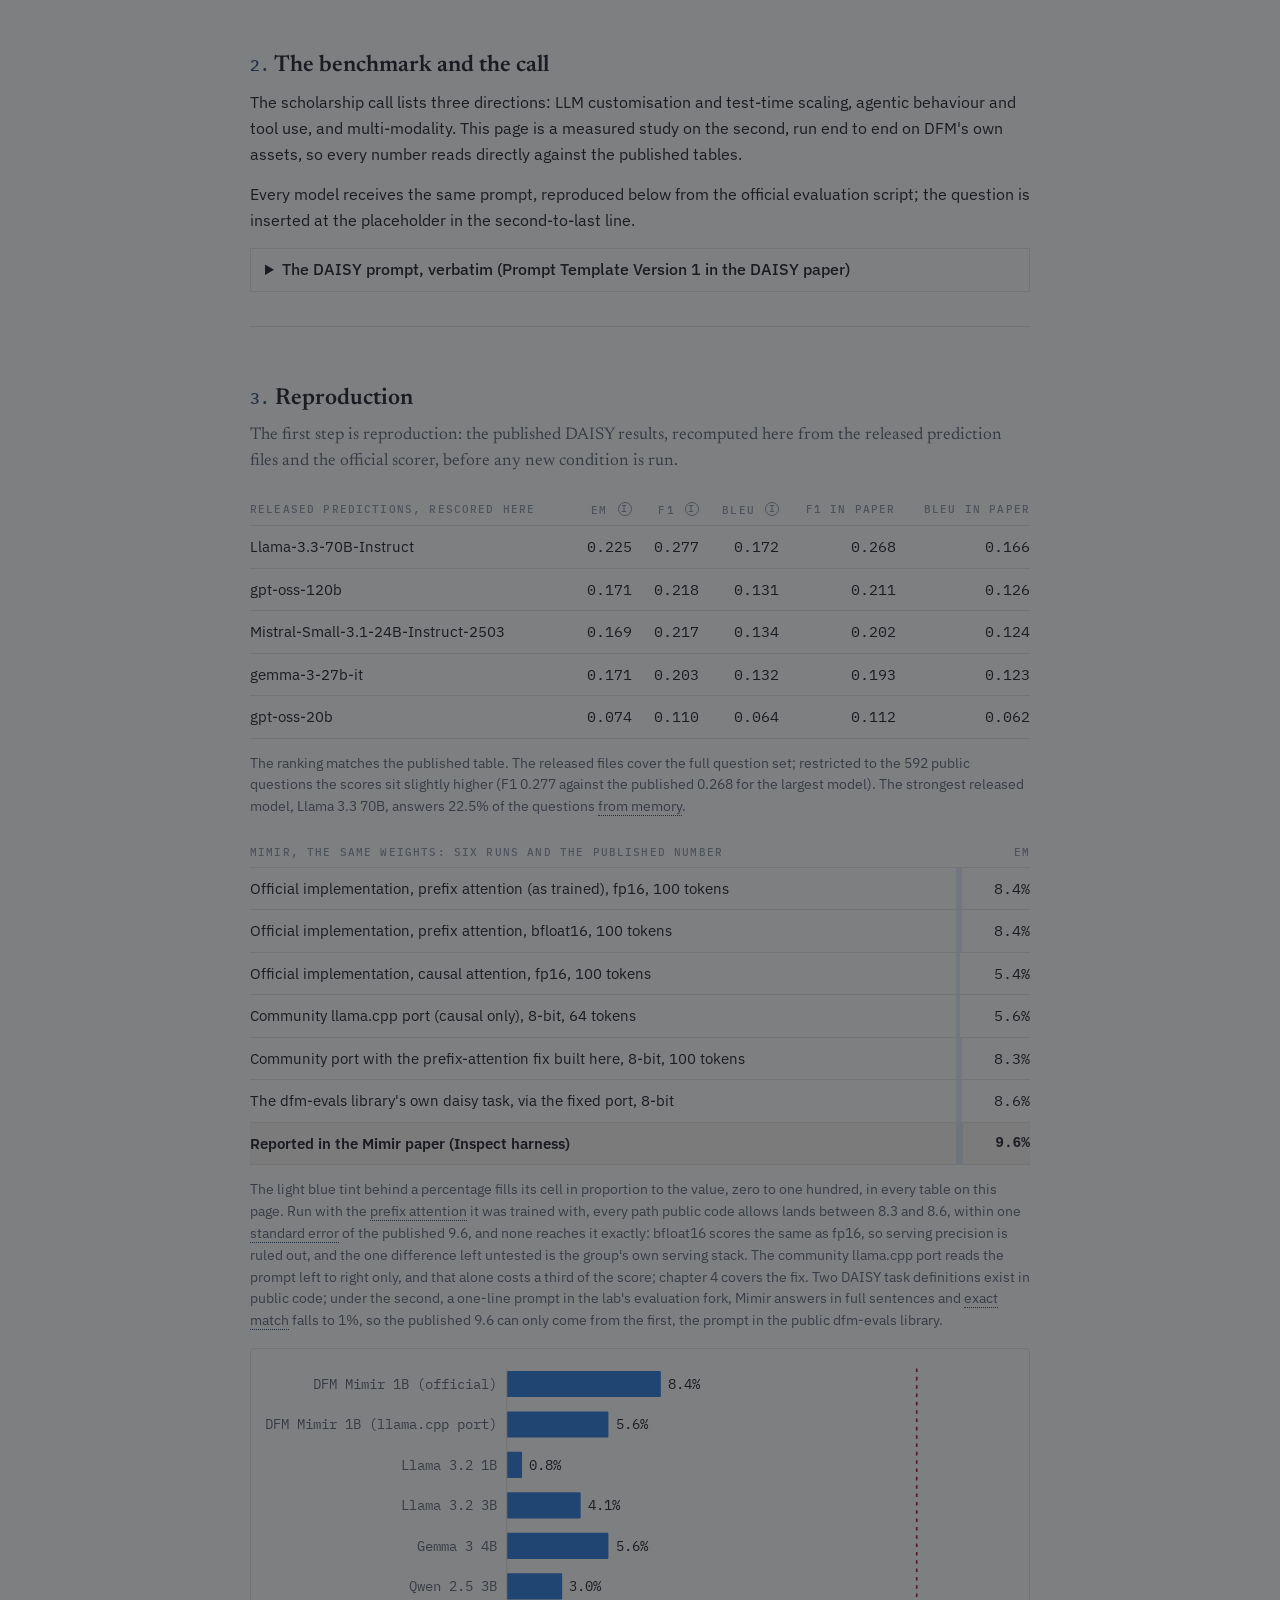
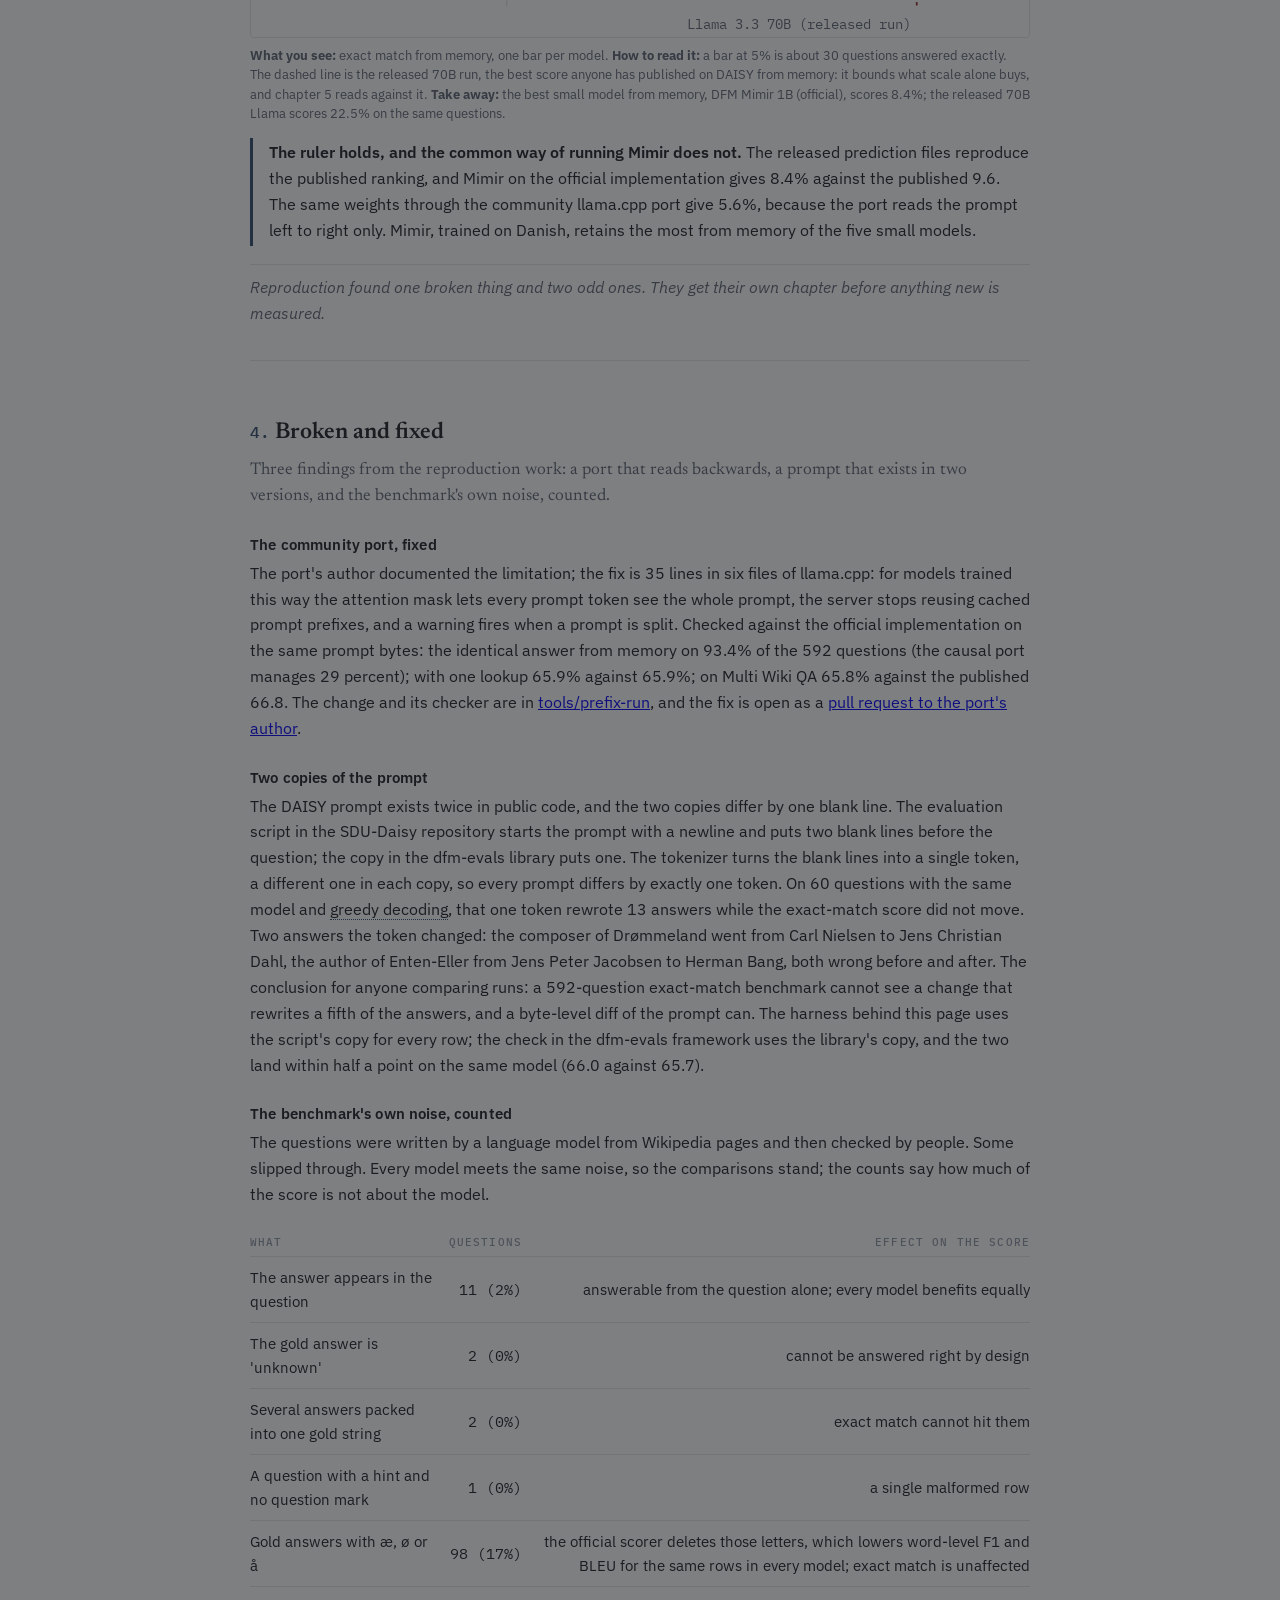
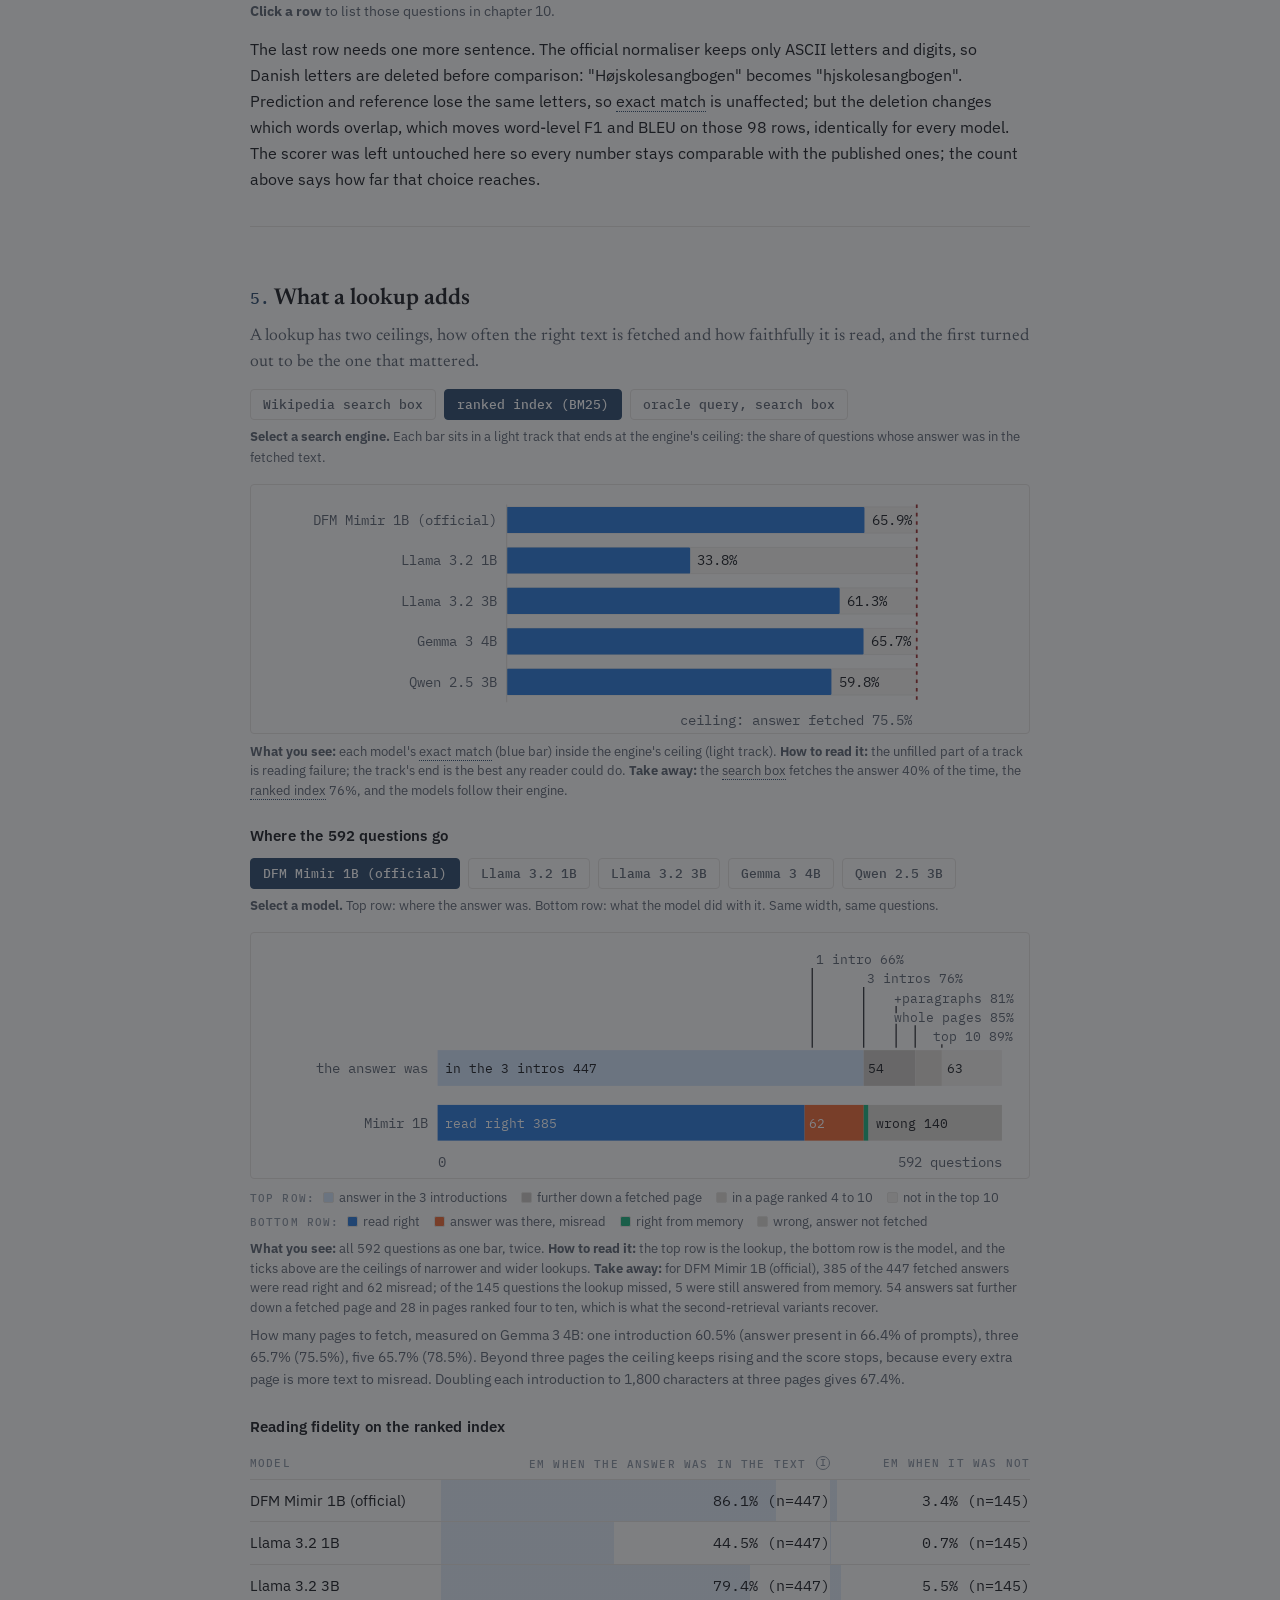
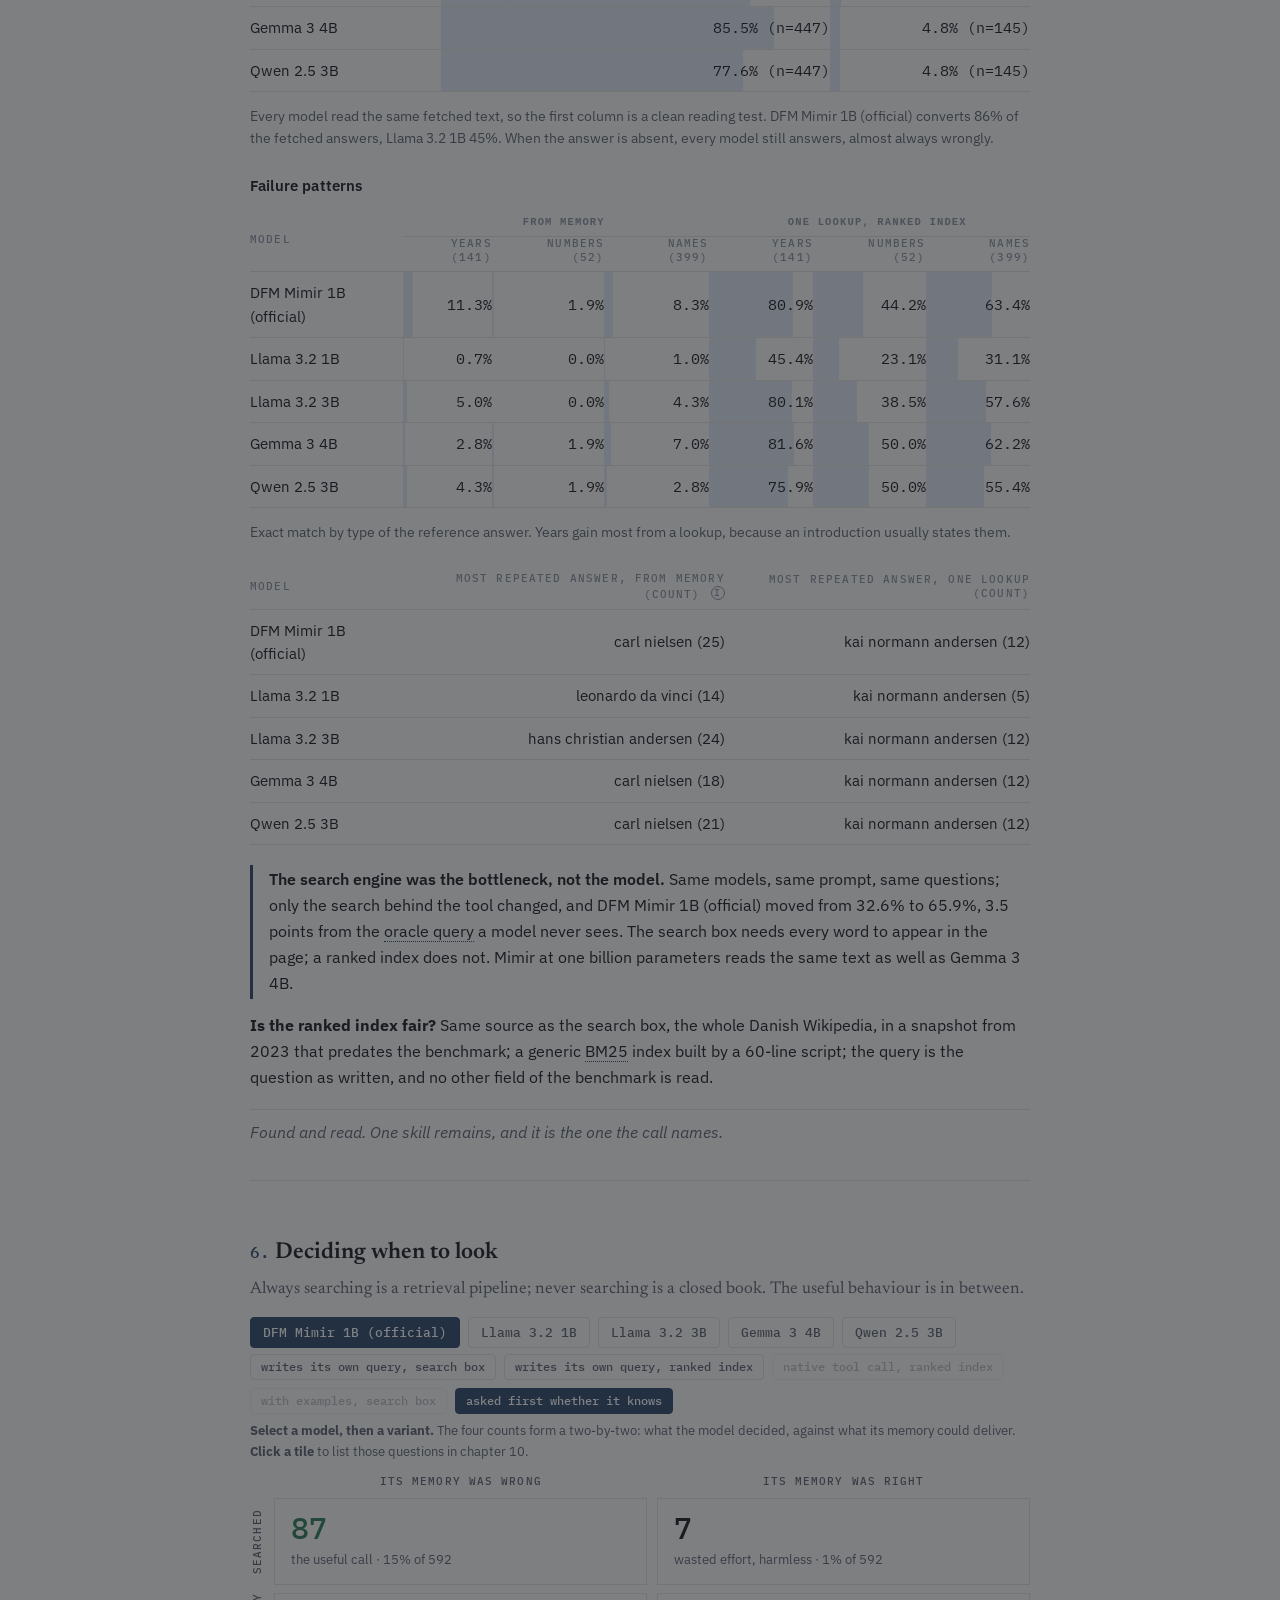
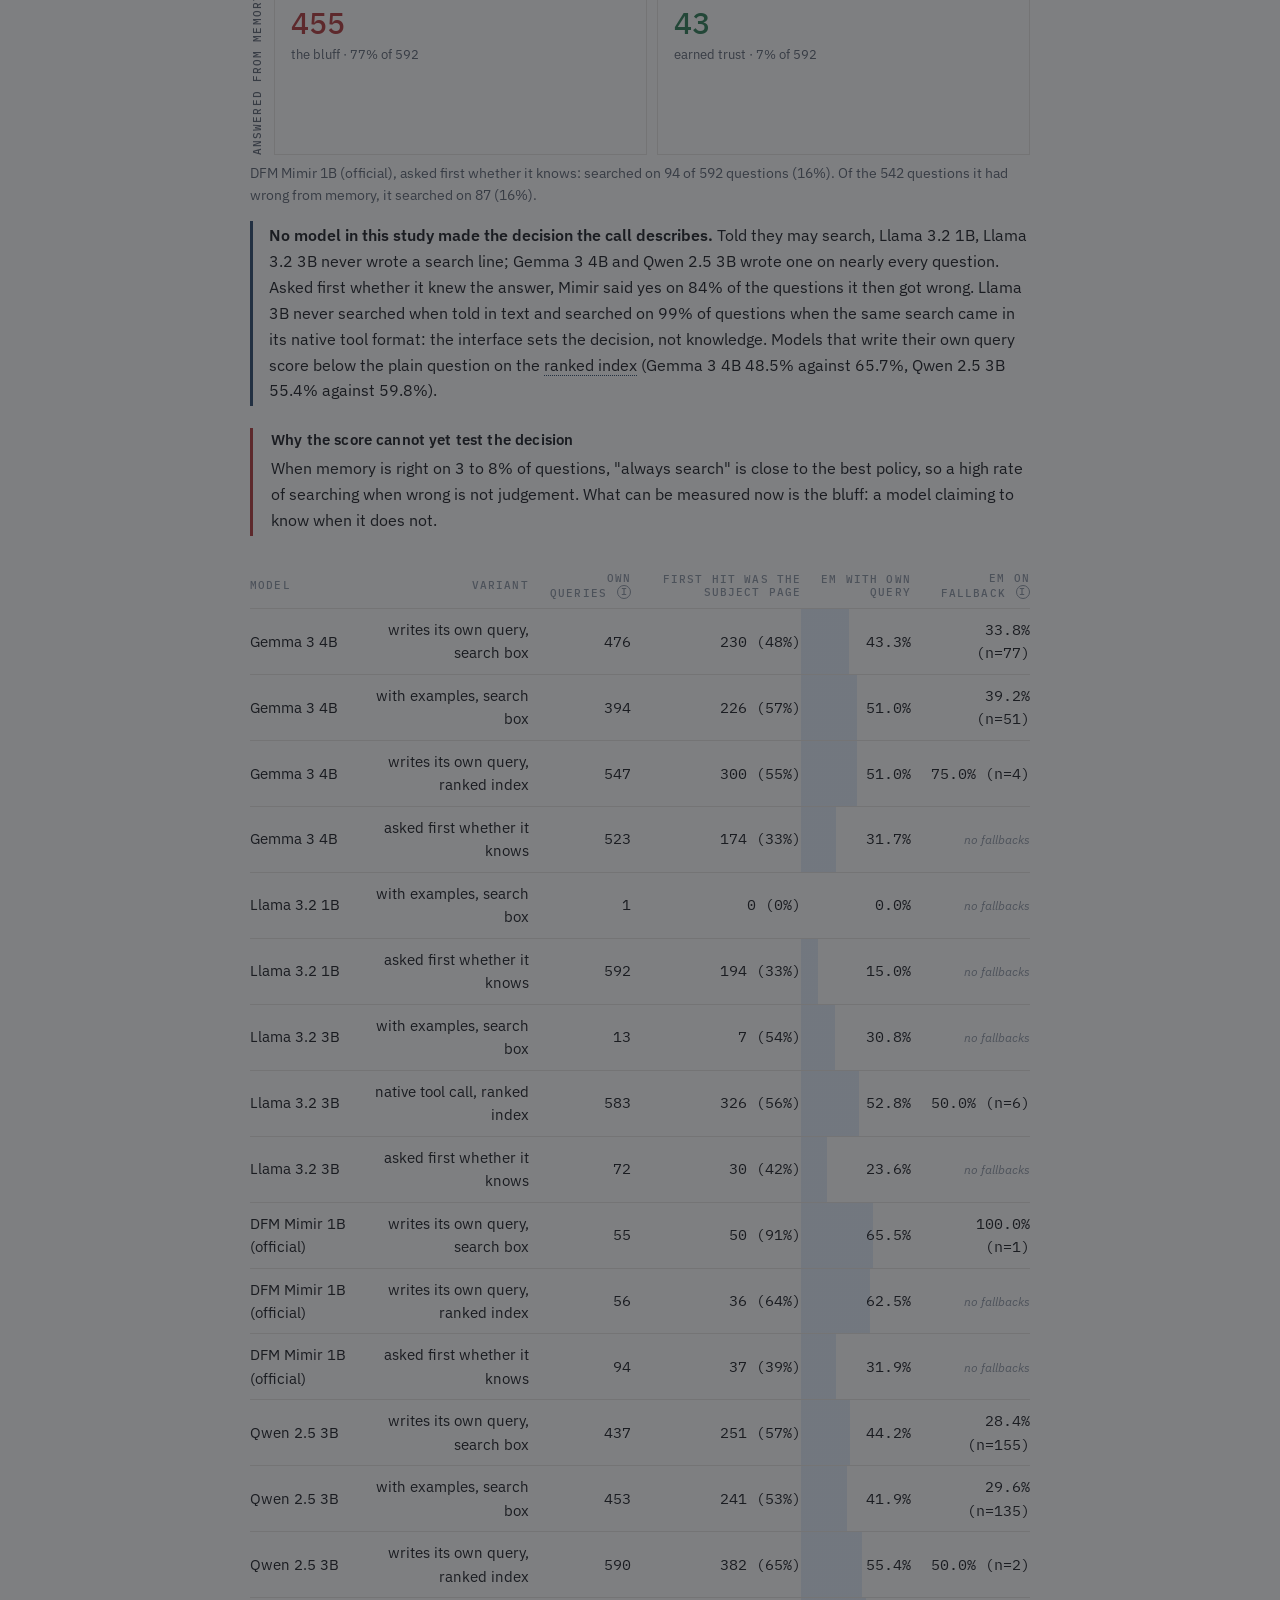
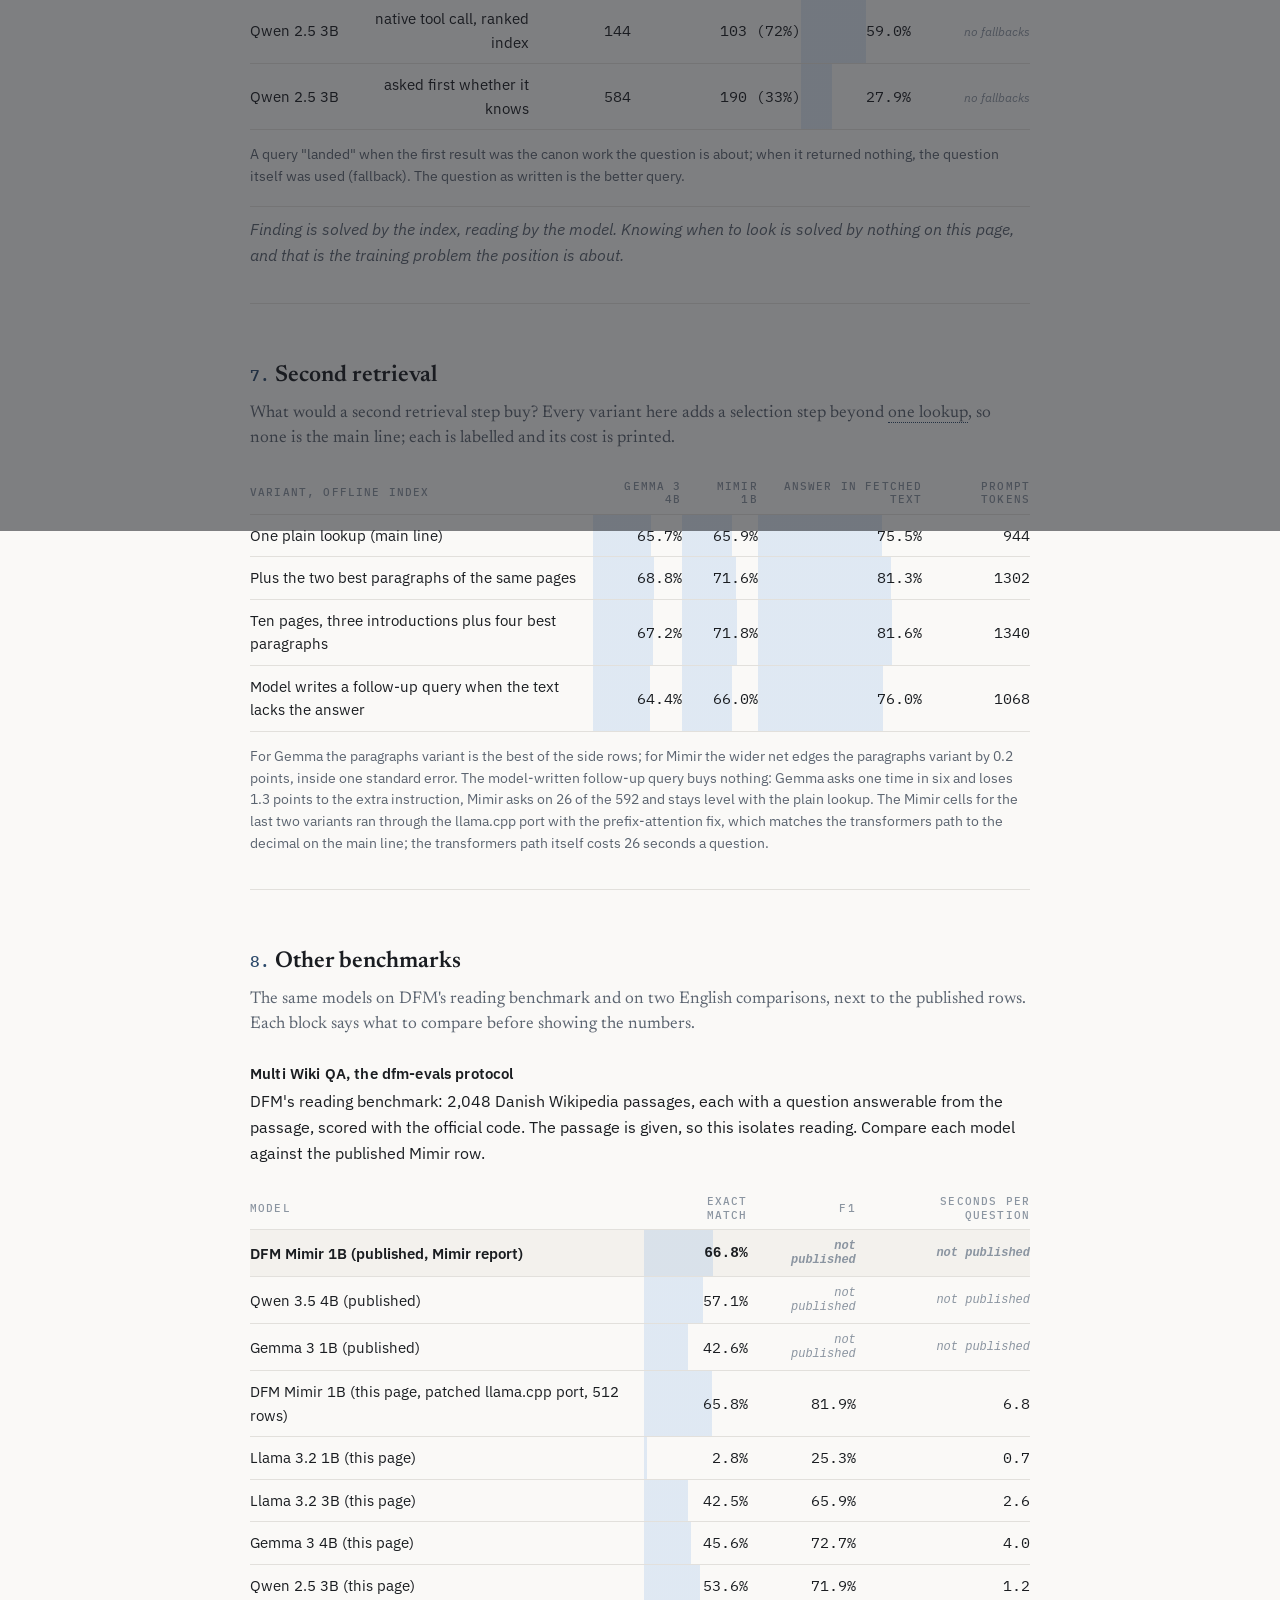
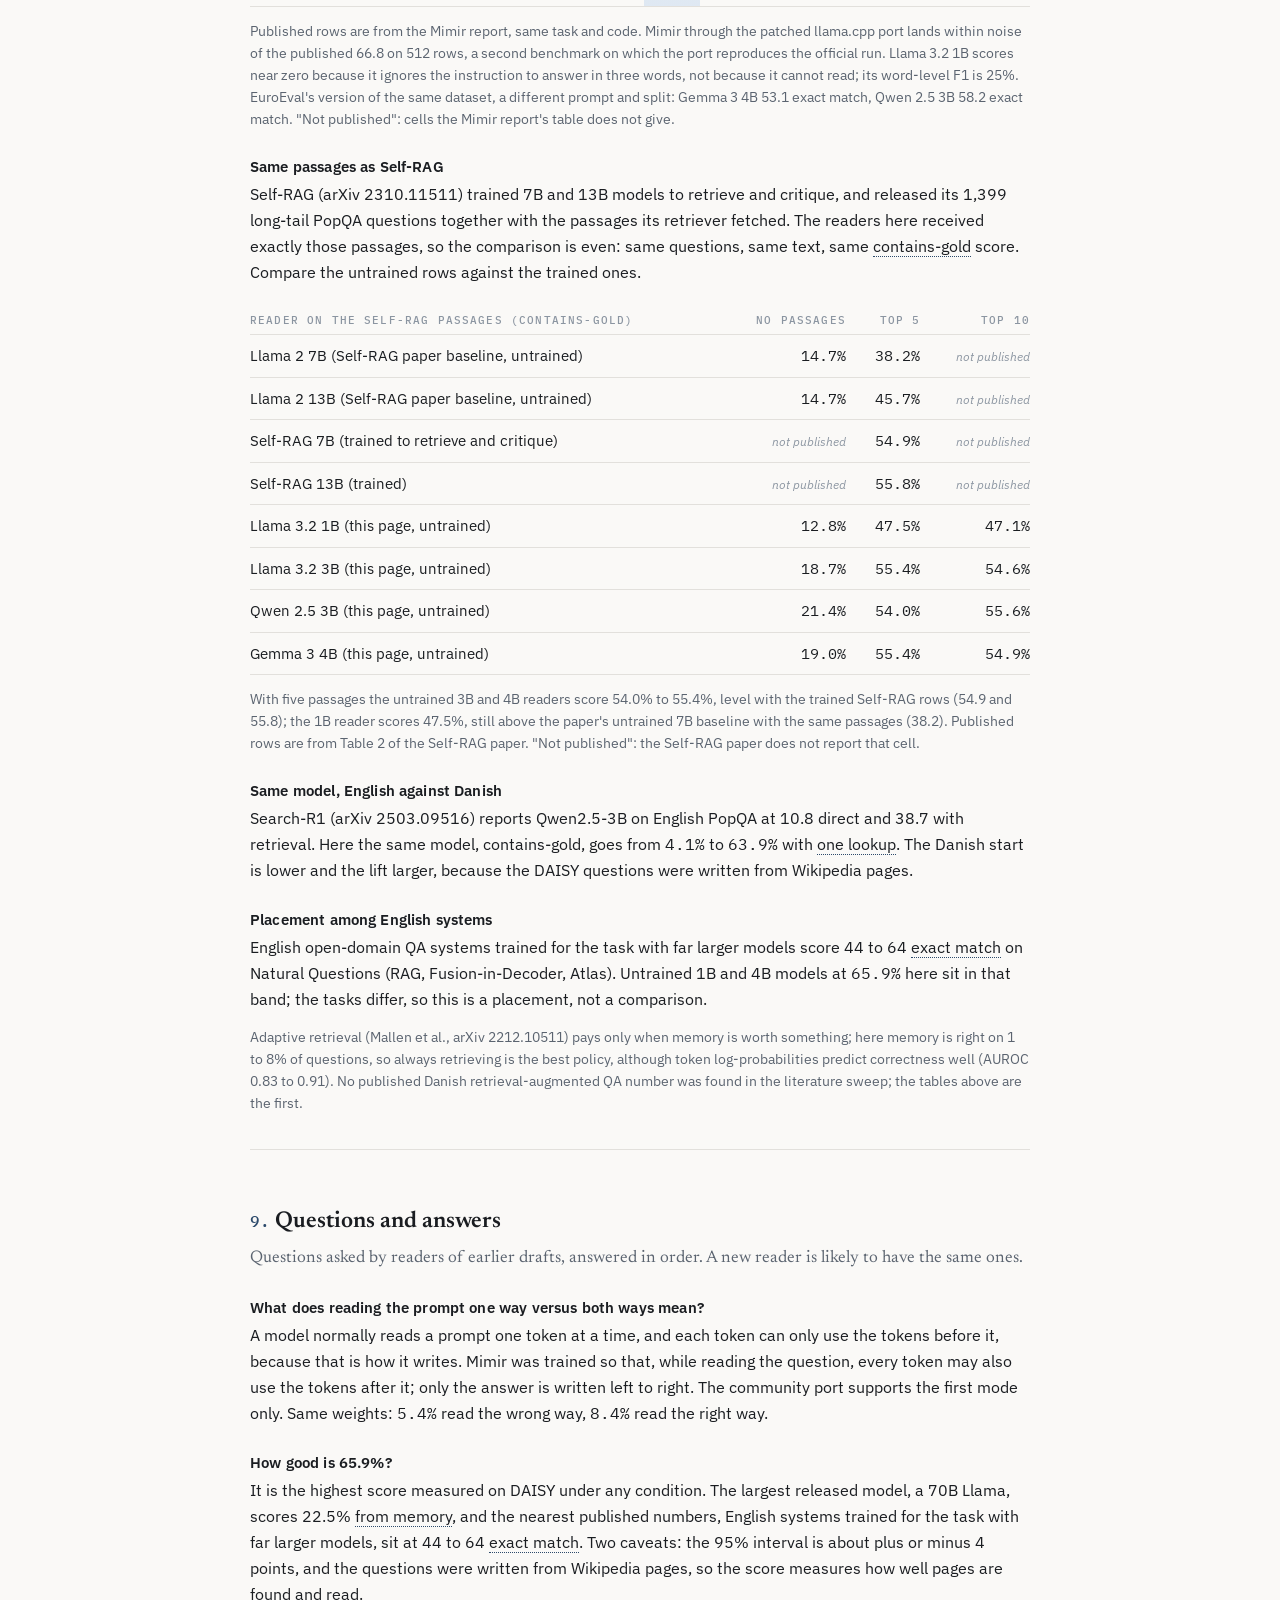
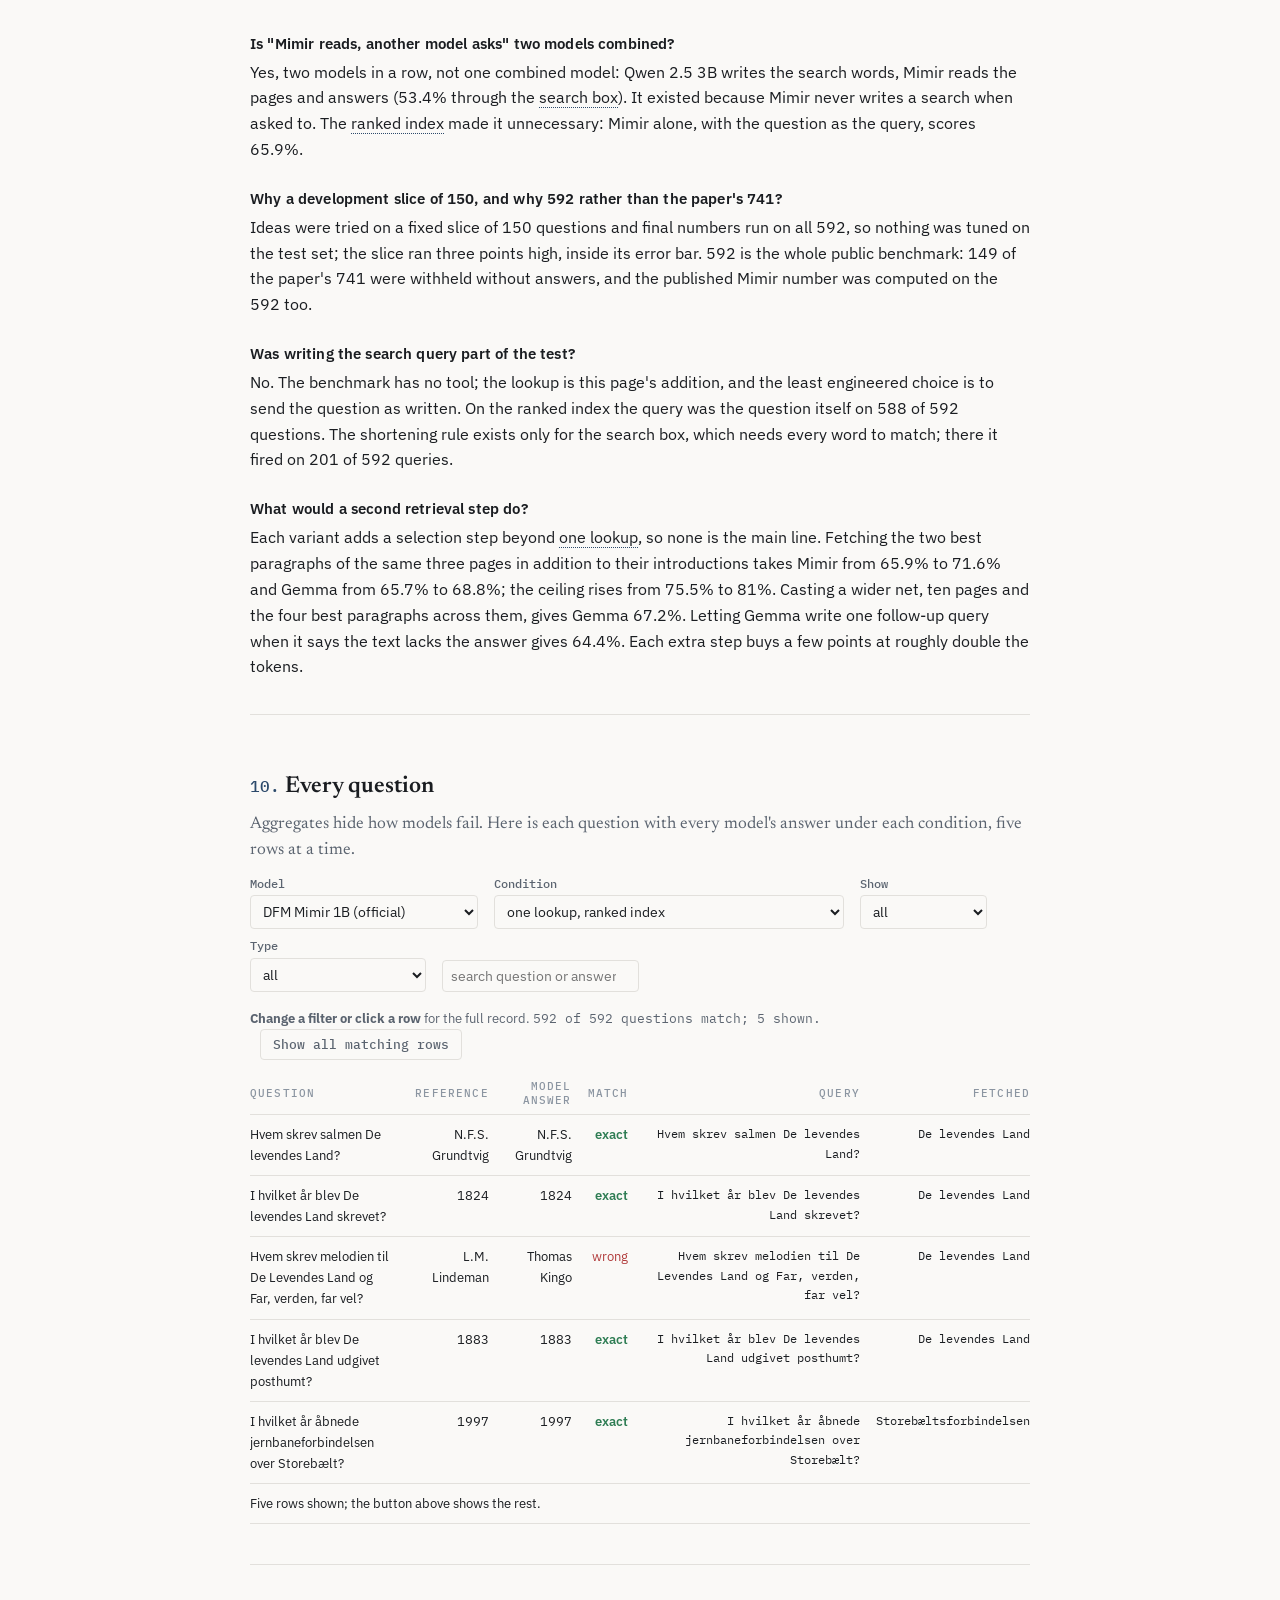
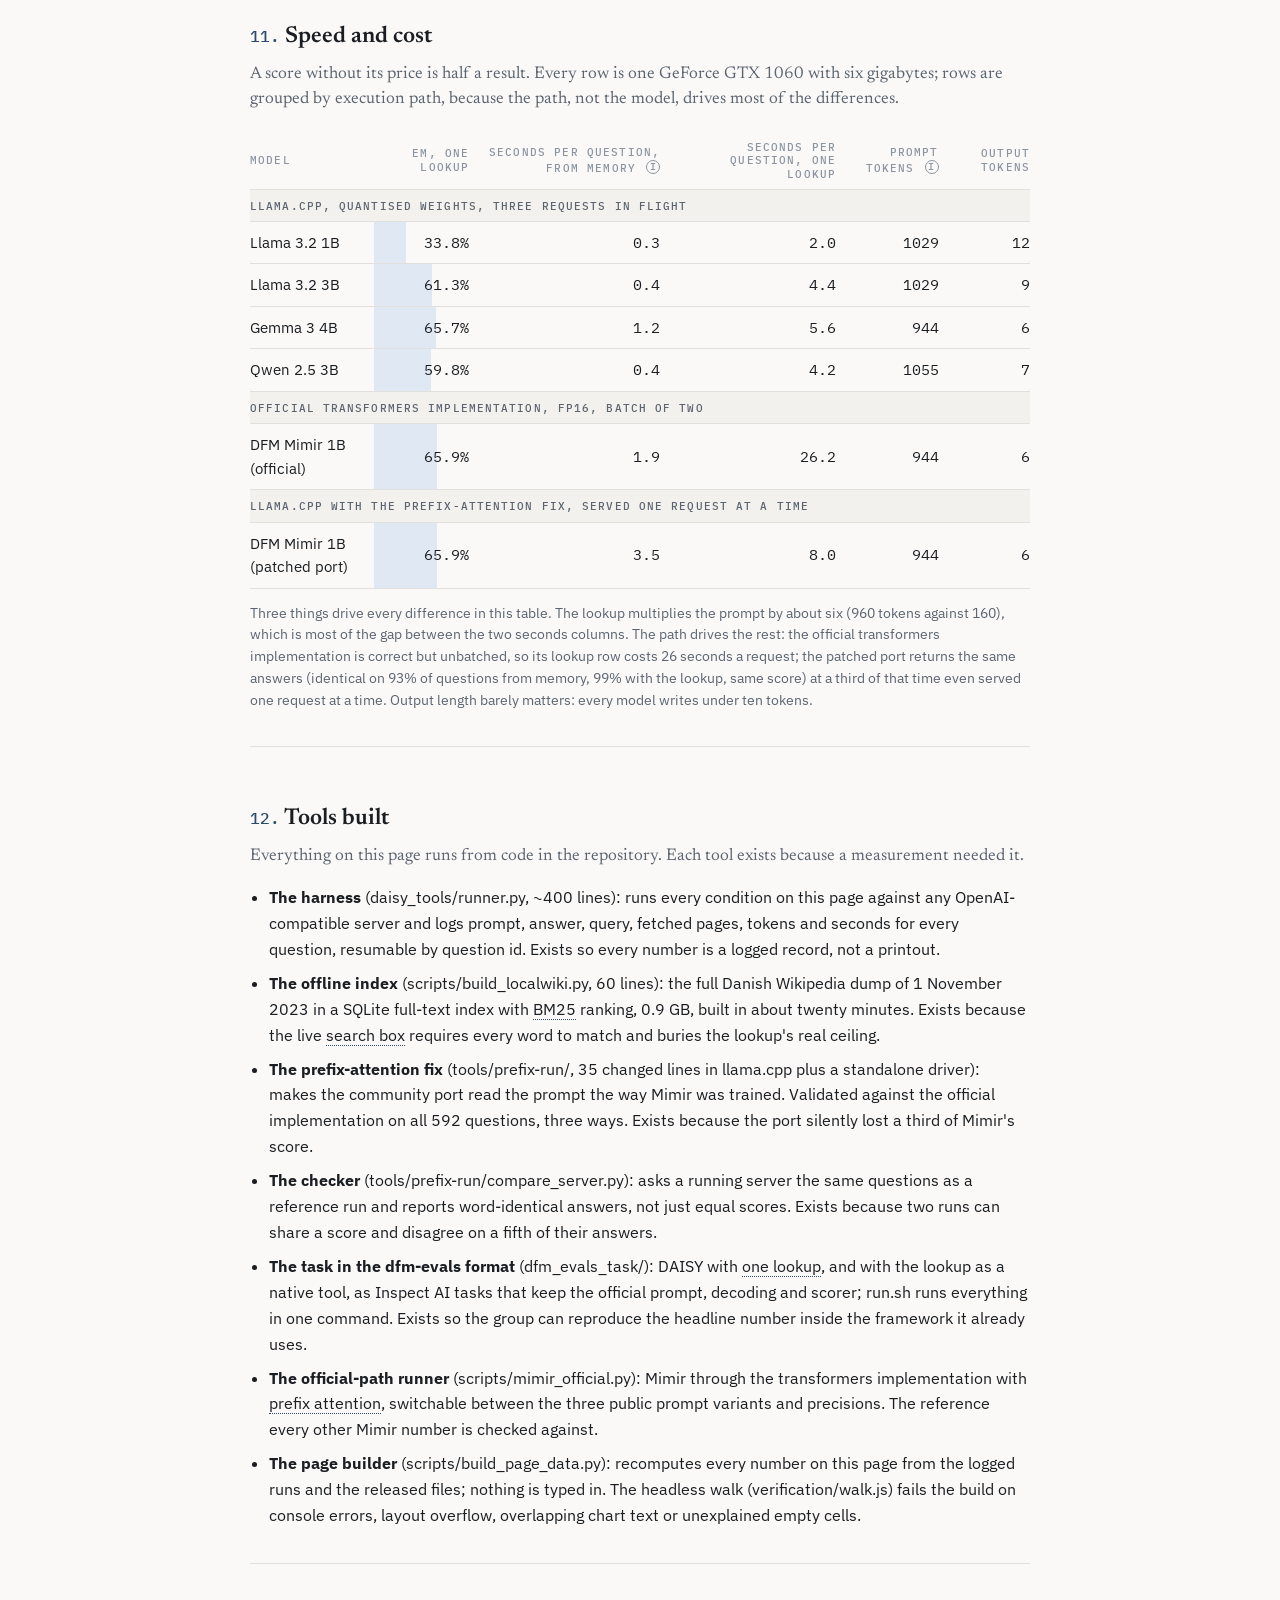
==== commit c70367af: "Results page 2026-09-06 18:58" ====
--- a/index.html
+++ b/index.html
@@ -178,7 +178,7 @@
   <h2>Second retrieval</h2>
   <p class="lede">What would a second retrieval step buy? Every variant here adds a selection step beyond one lookup, so none is the main line; each is labelled and its cost is printed.</p>
   <div class="tscroll"><table id="secondtable"><thead><tr><th>Variant, offline index</th><th class="n">Gemma 3 4B</th><th class="n">Mimir 1B</th><th class="n">Answer in fetched text</th><th class="n">Prompt tokens</th></tr></thead><tbody></tbody></table></div>
-  <p class="note"><span data-fill="second_note"></span> Cells marked "not run": the side variants ran on the fastest model only; Mimir on the transformers path costs 26 seconds a question.</p>
+  <p class="note"><span data-fill="second_note"></span> The Mimir cells for the last two variants ran through the llama.cpp port with the prefix-attention fix, which matches the transformers path to the decimal on the main line; the transformers path itself costs 26 seconds a question.</p>
 </section>
 
 <section id="field" class="chapter">
